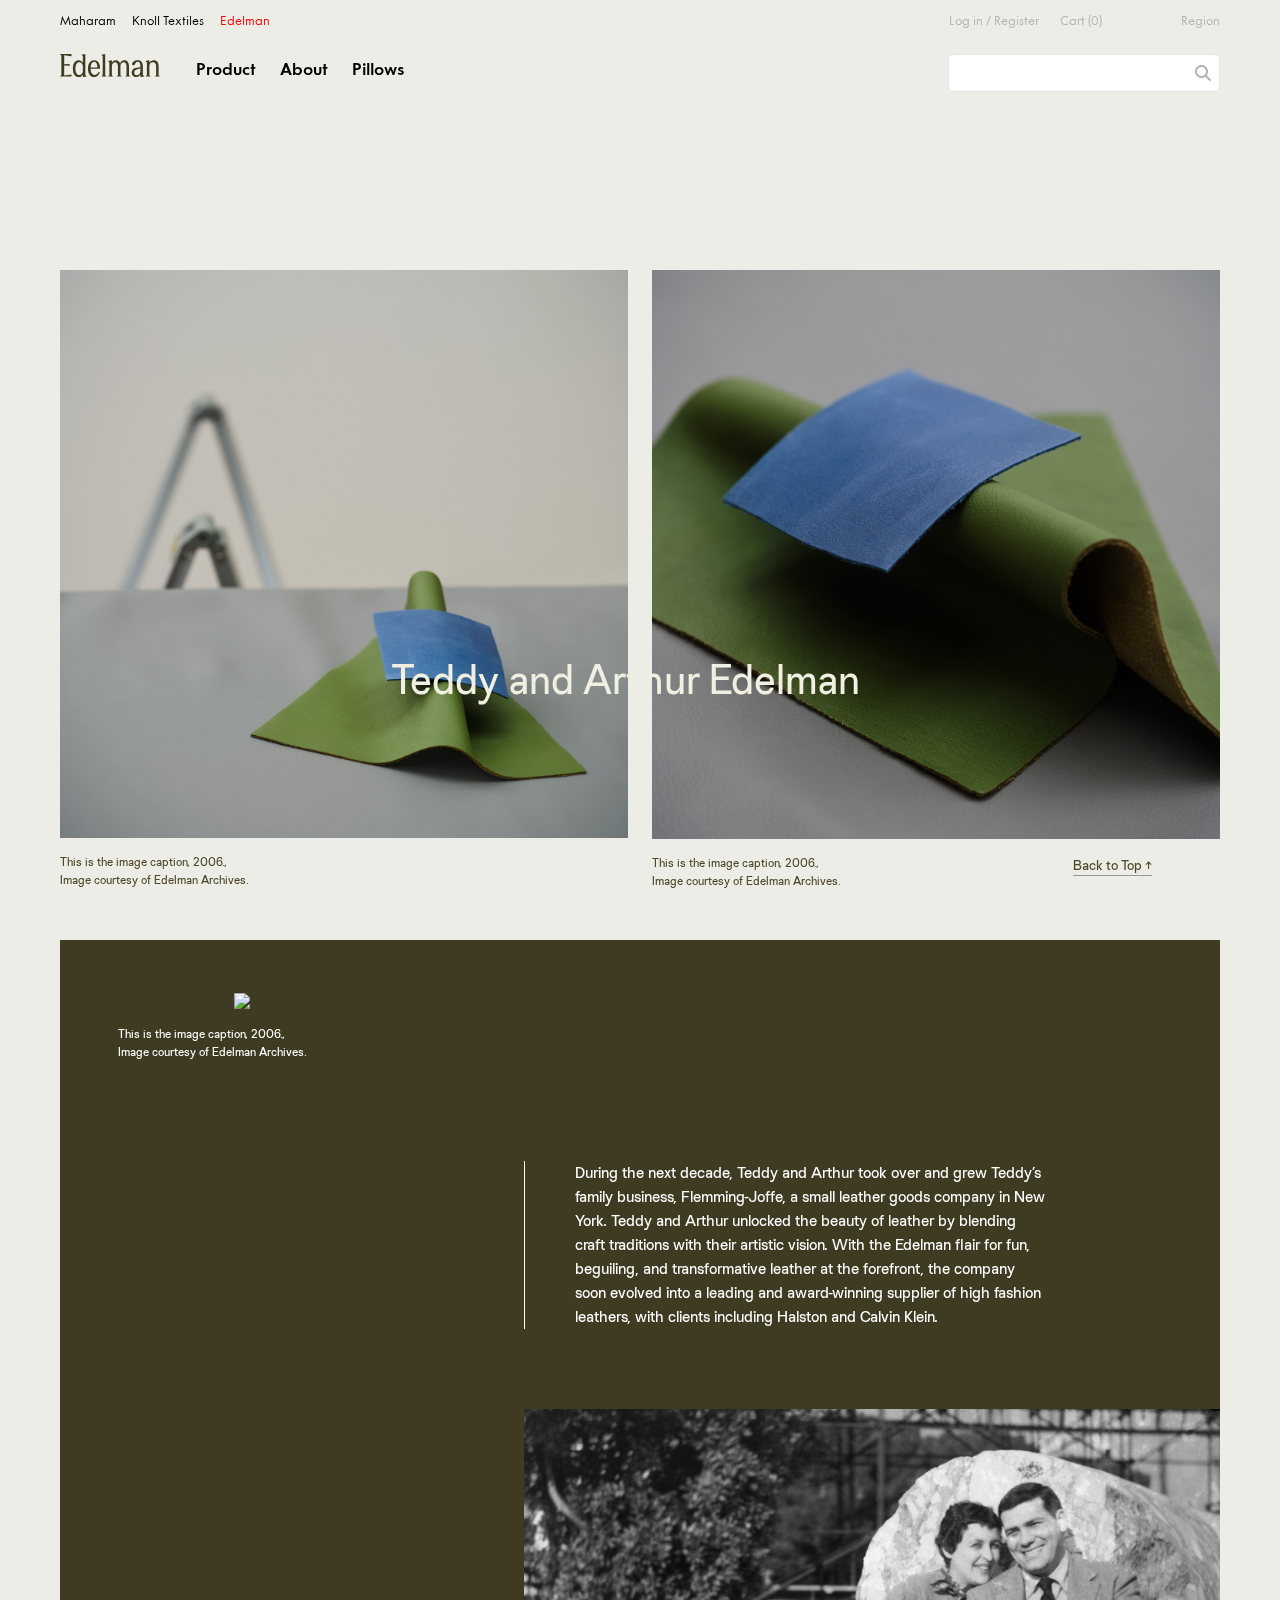
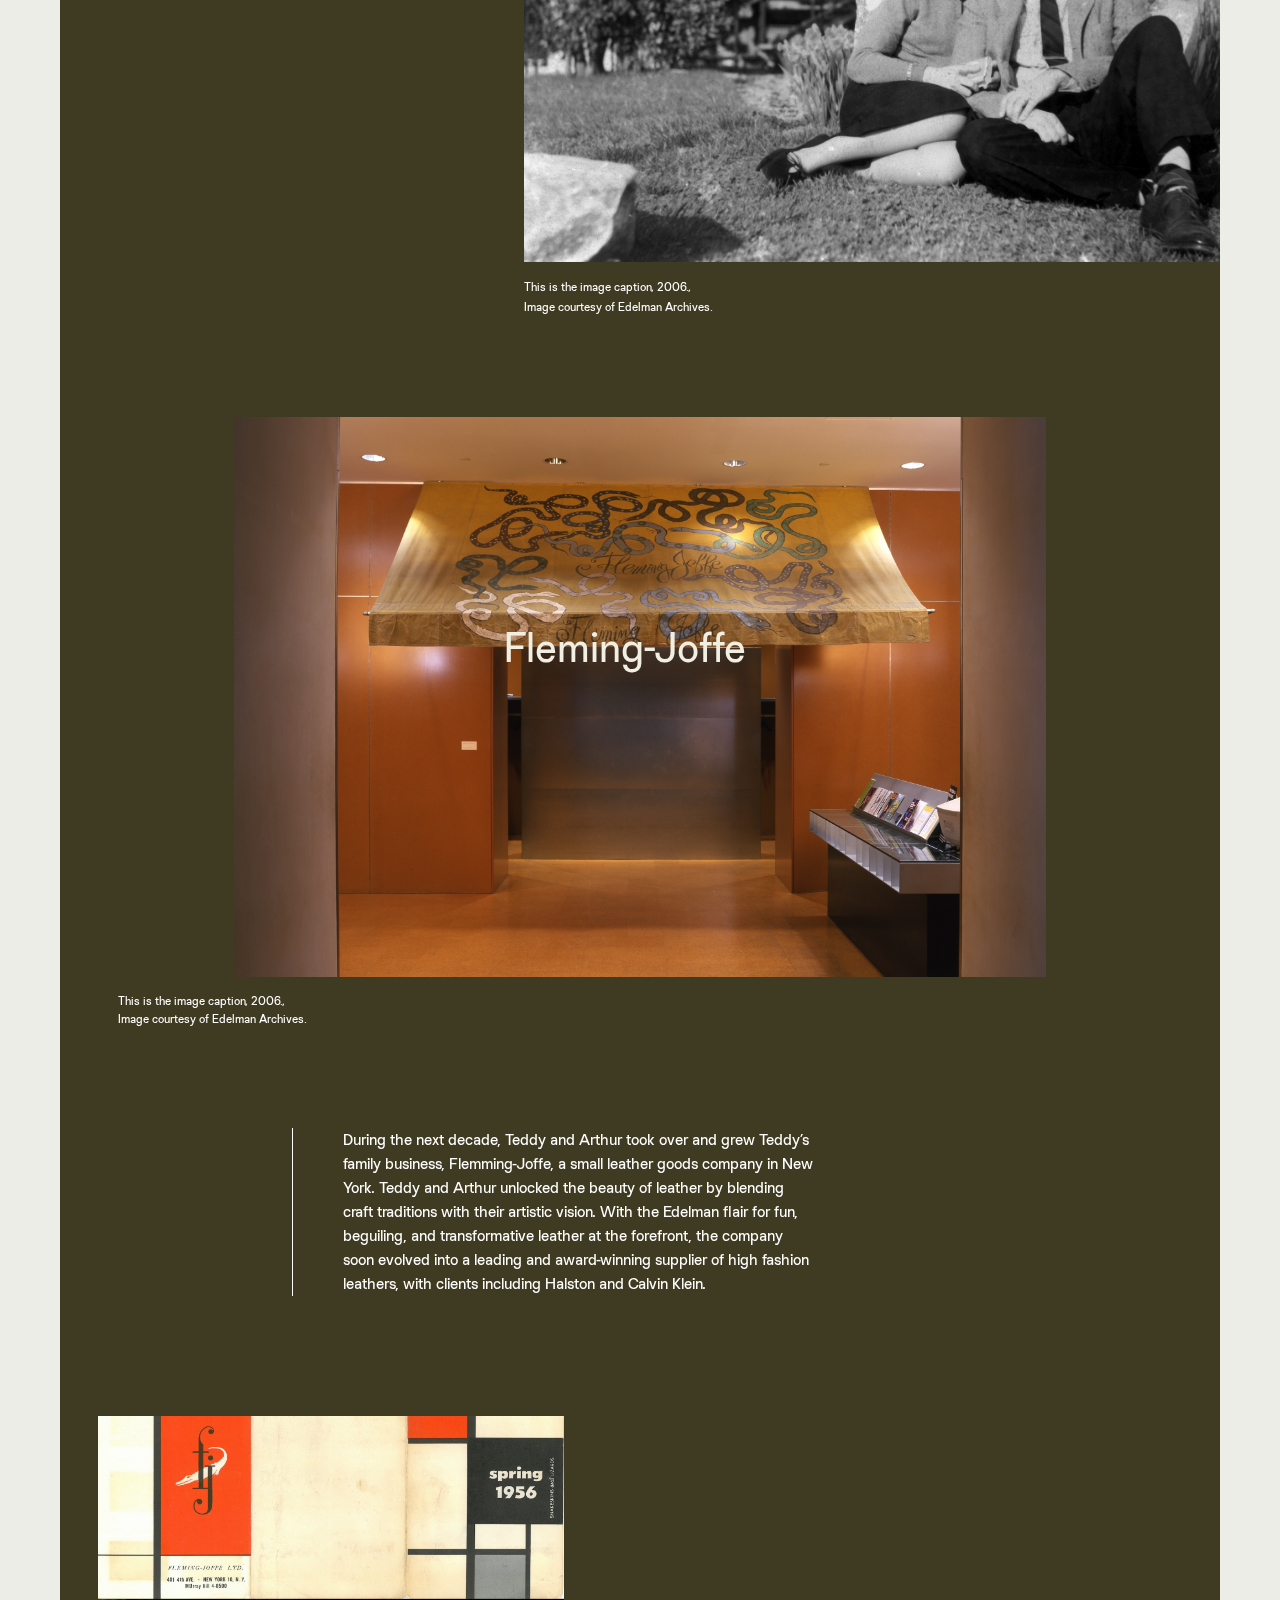
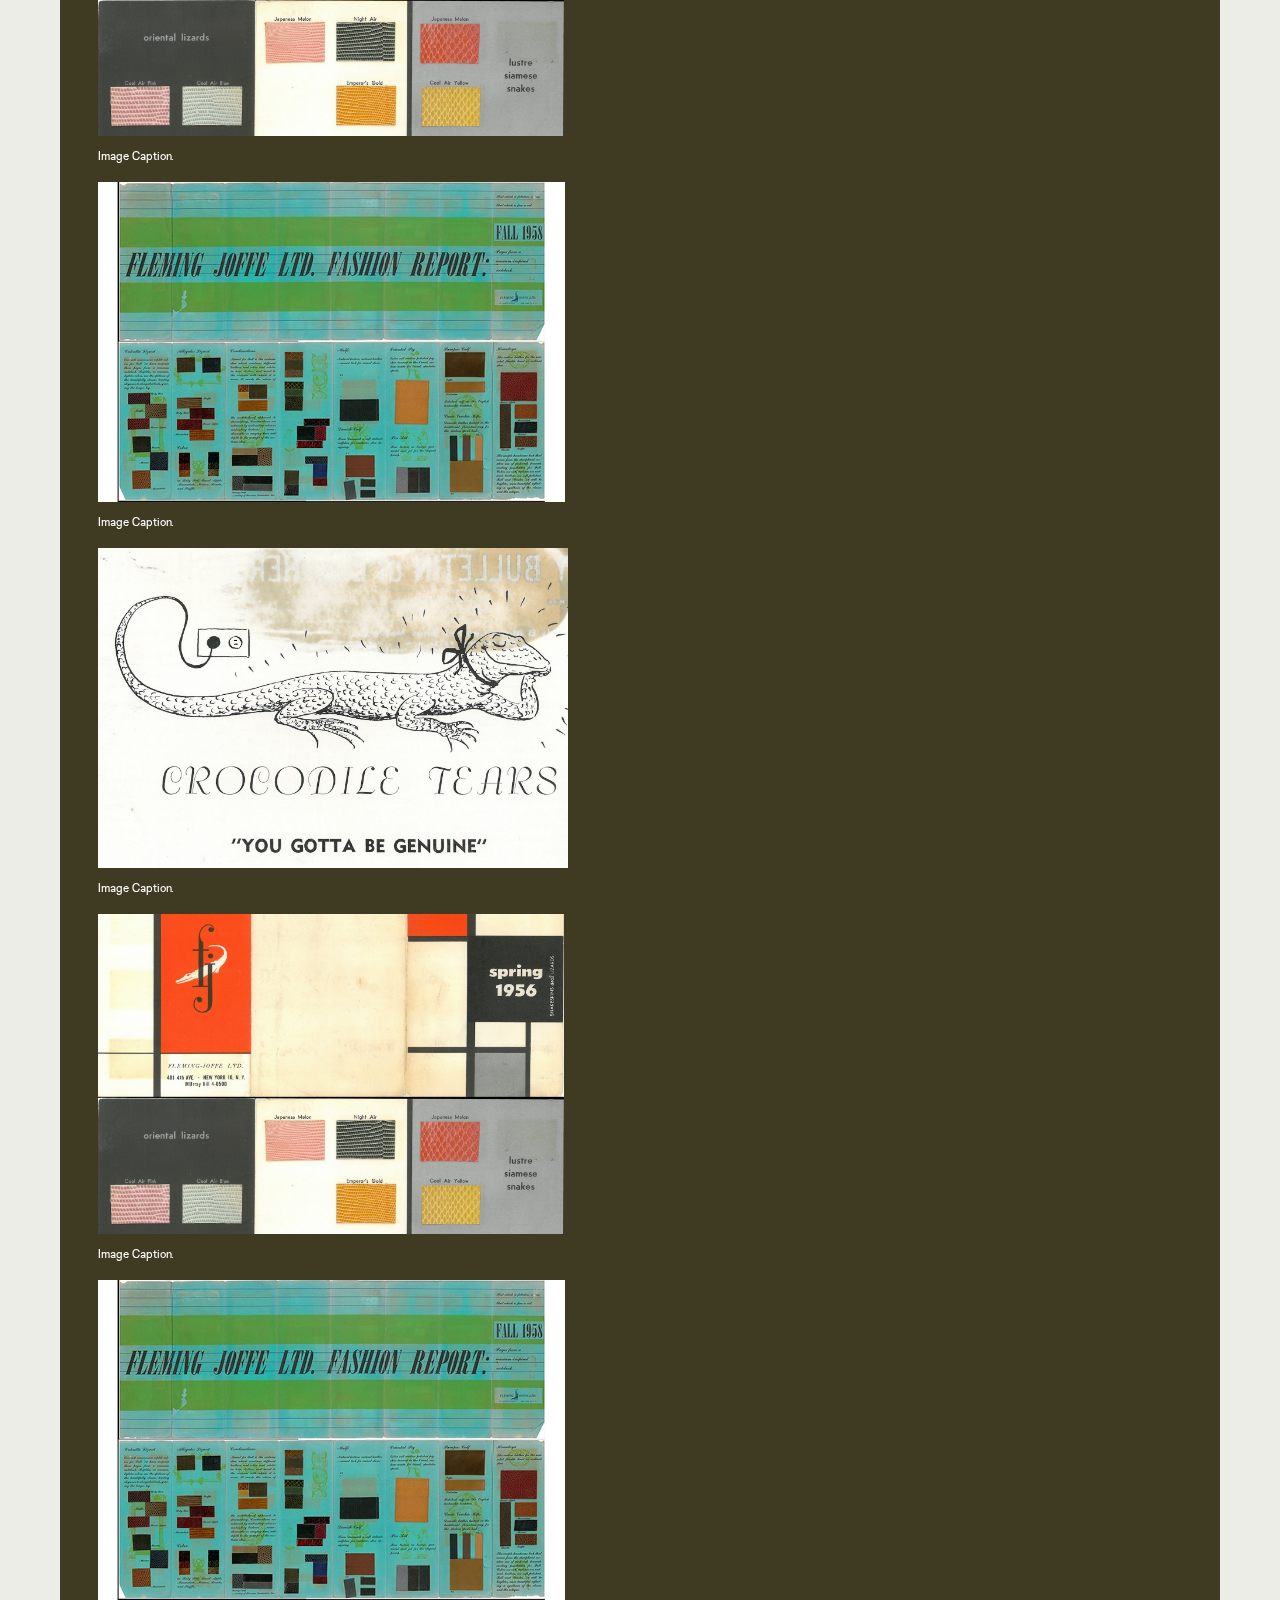
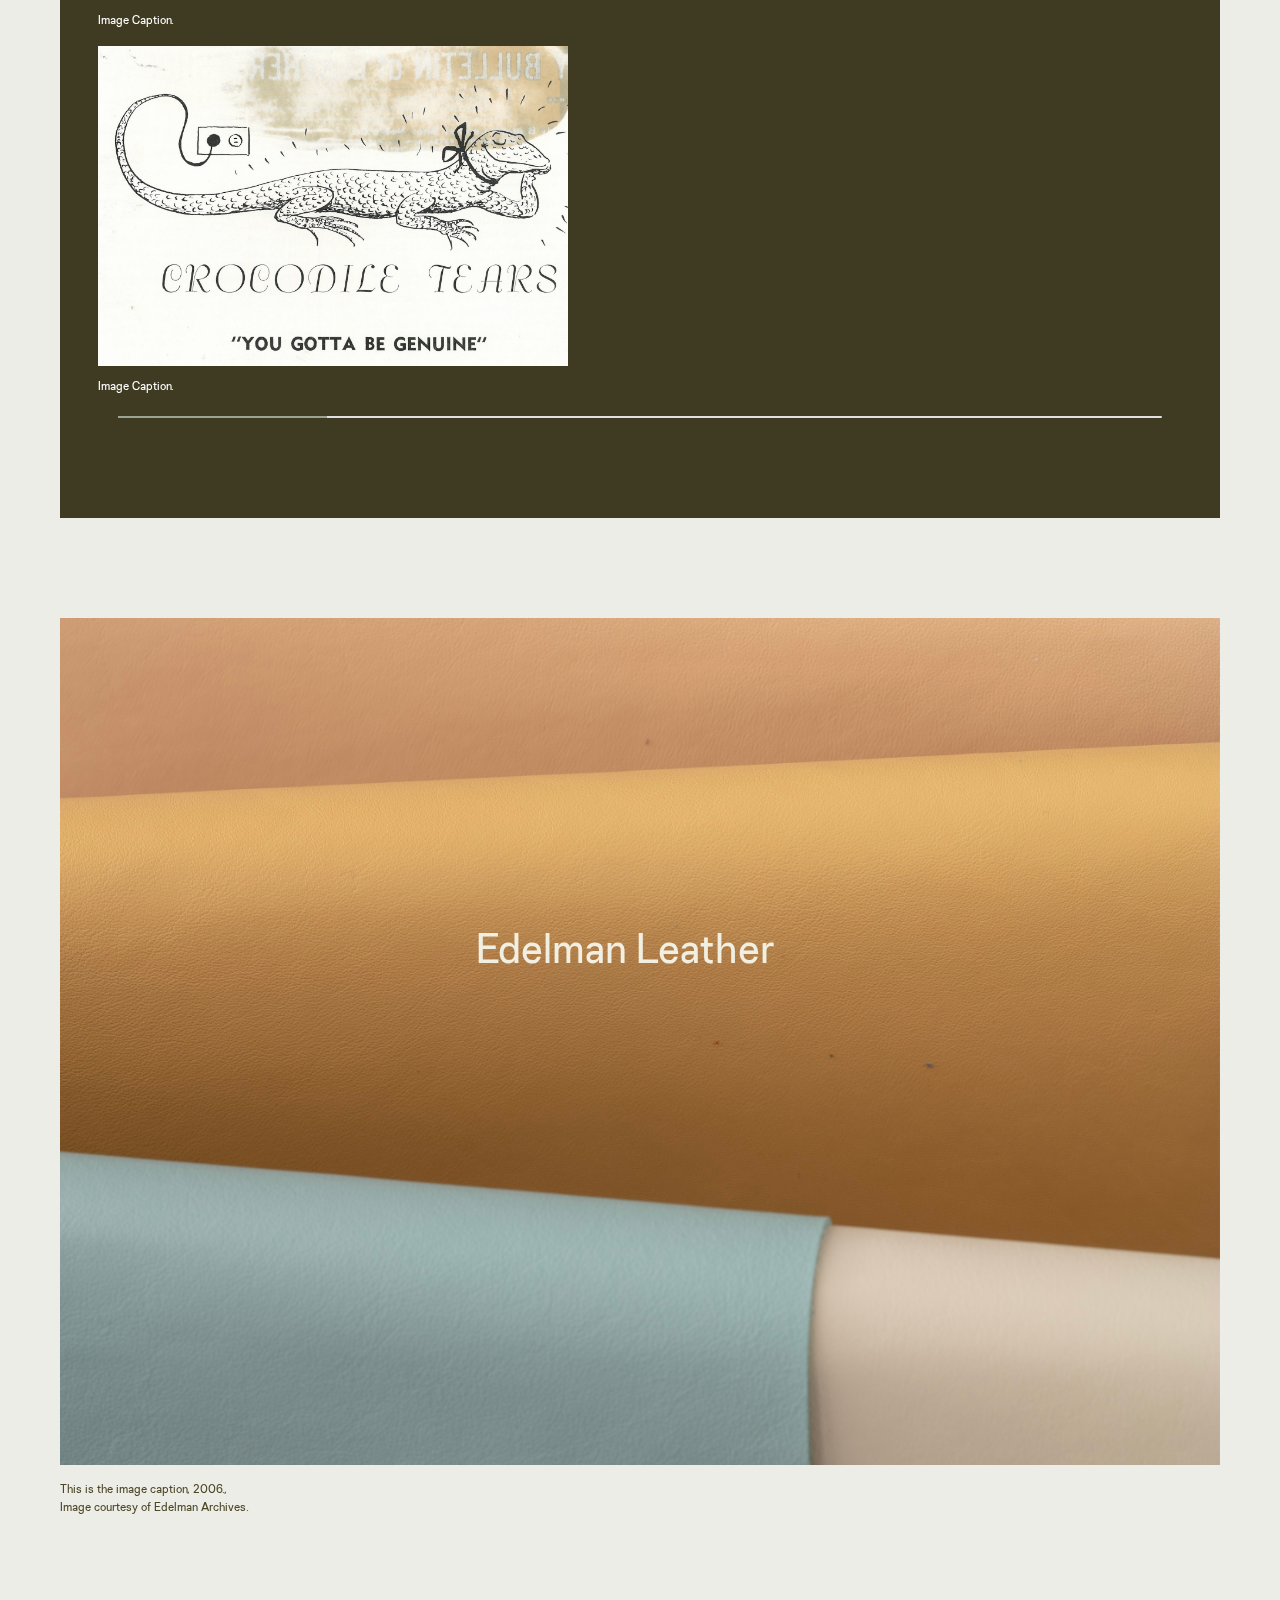
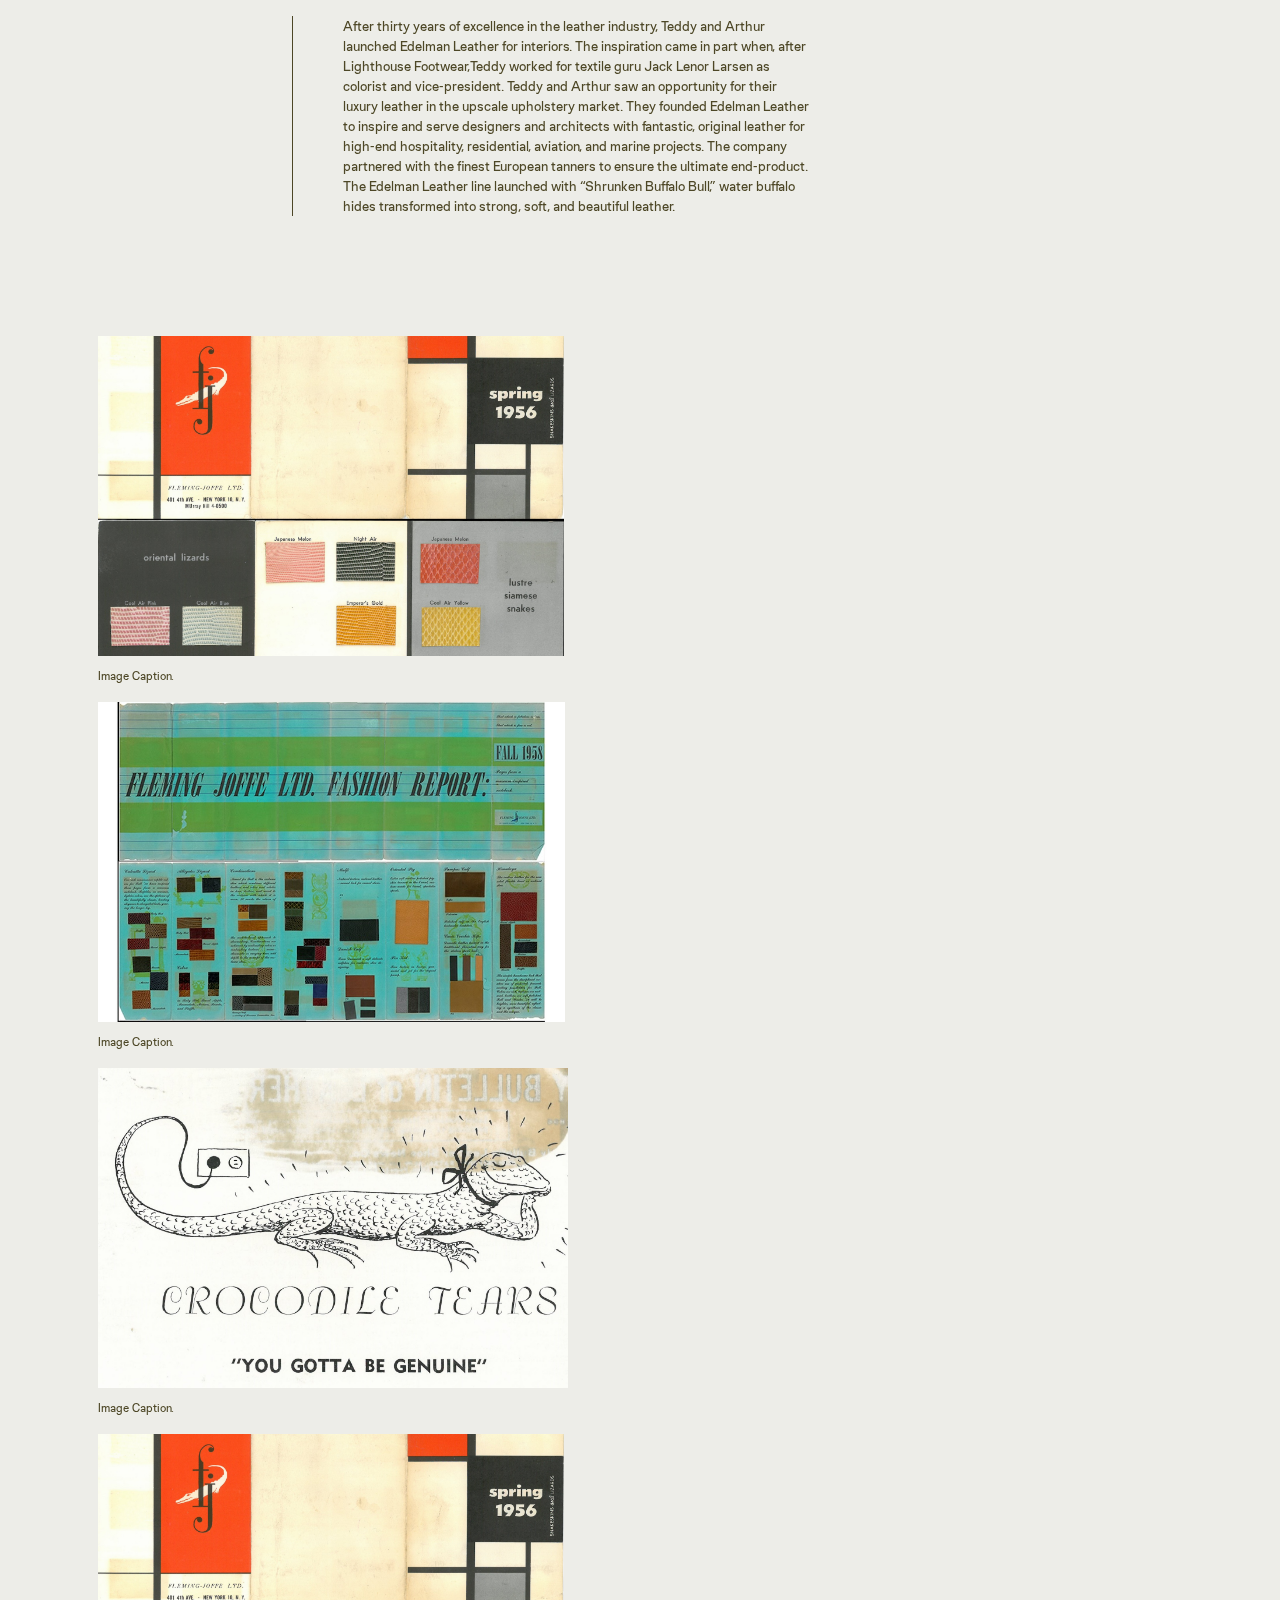
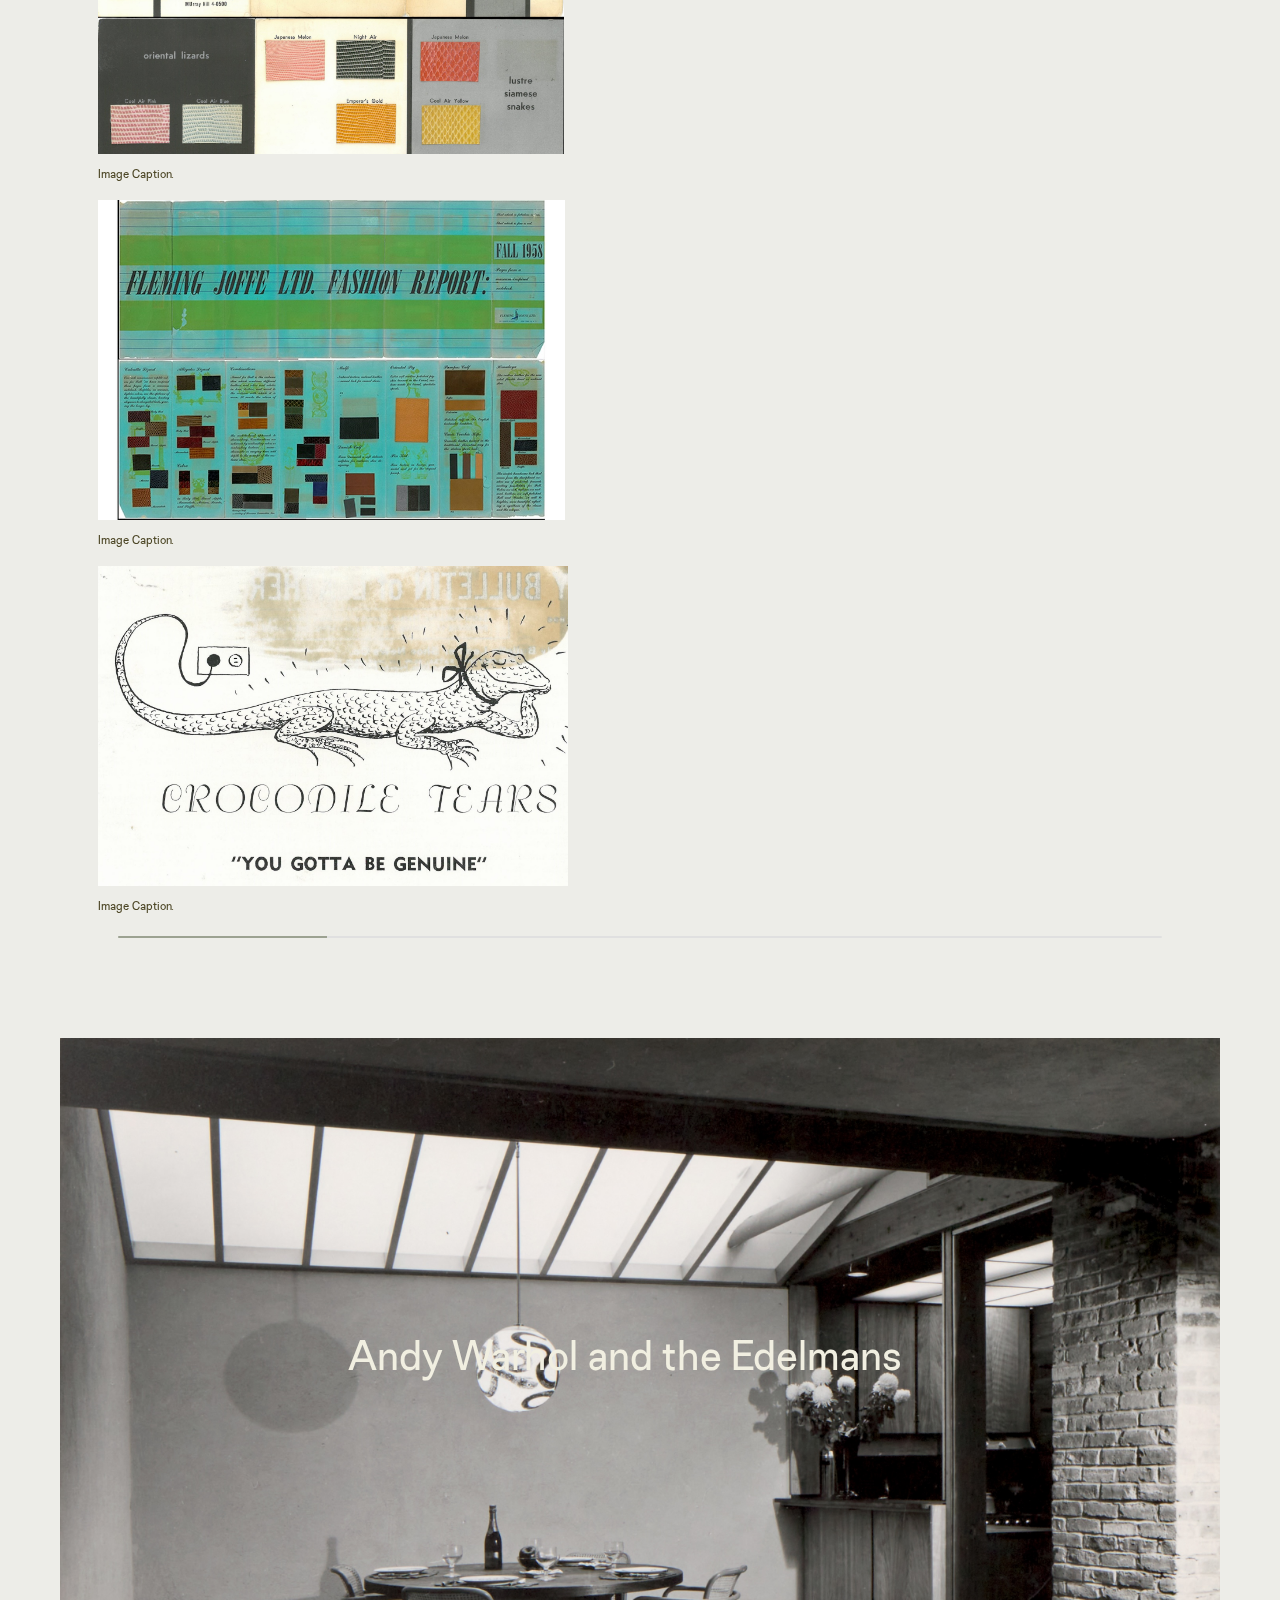
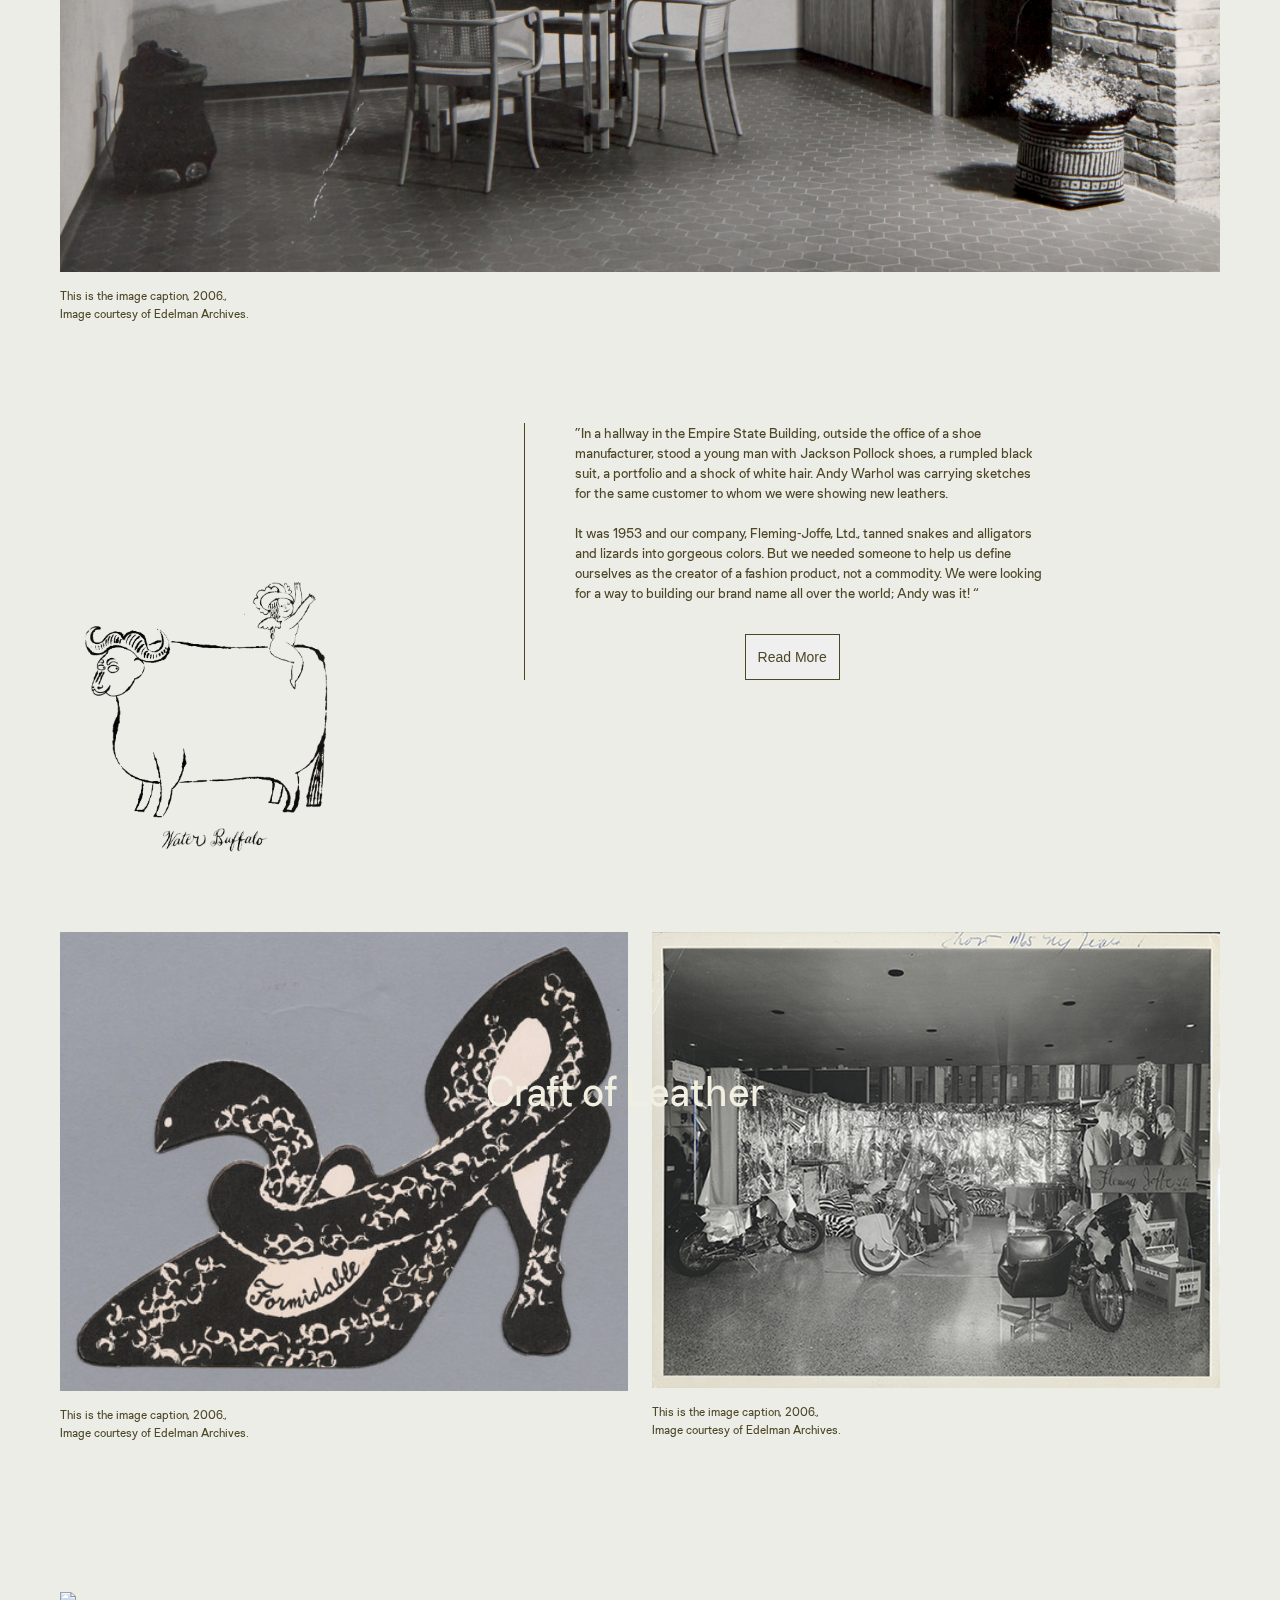
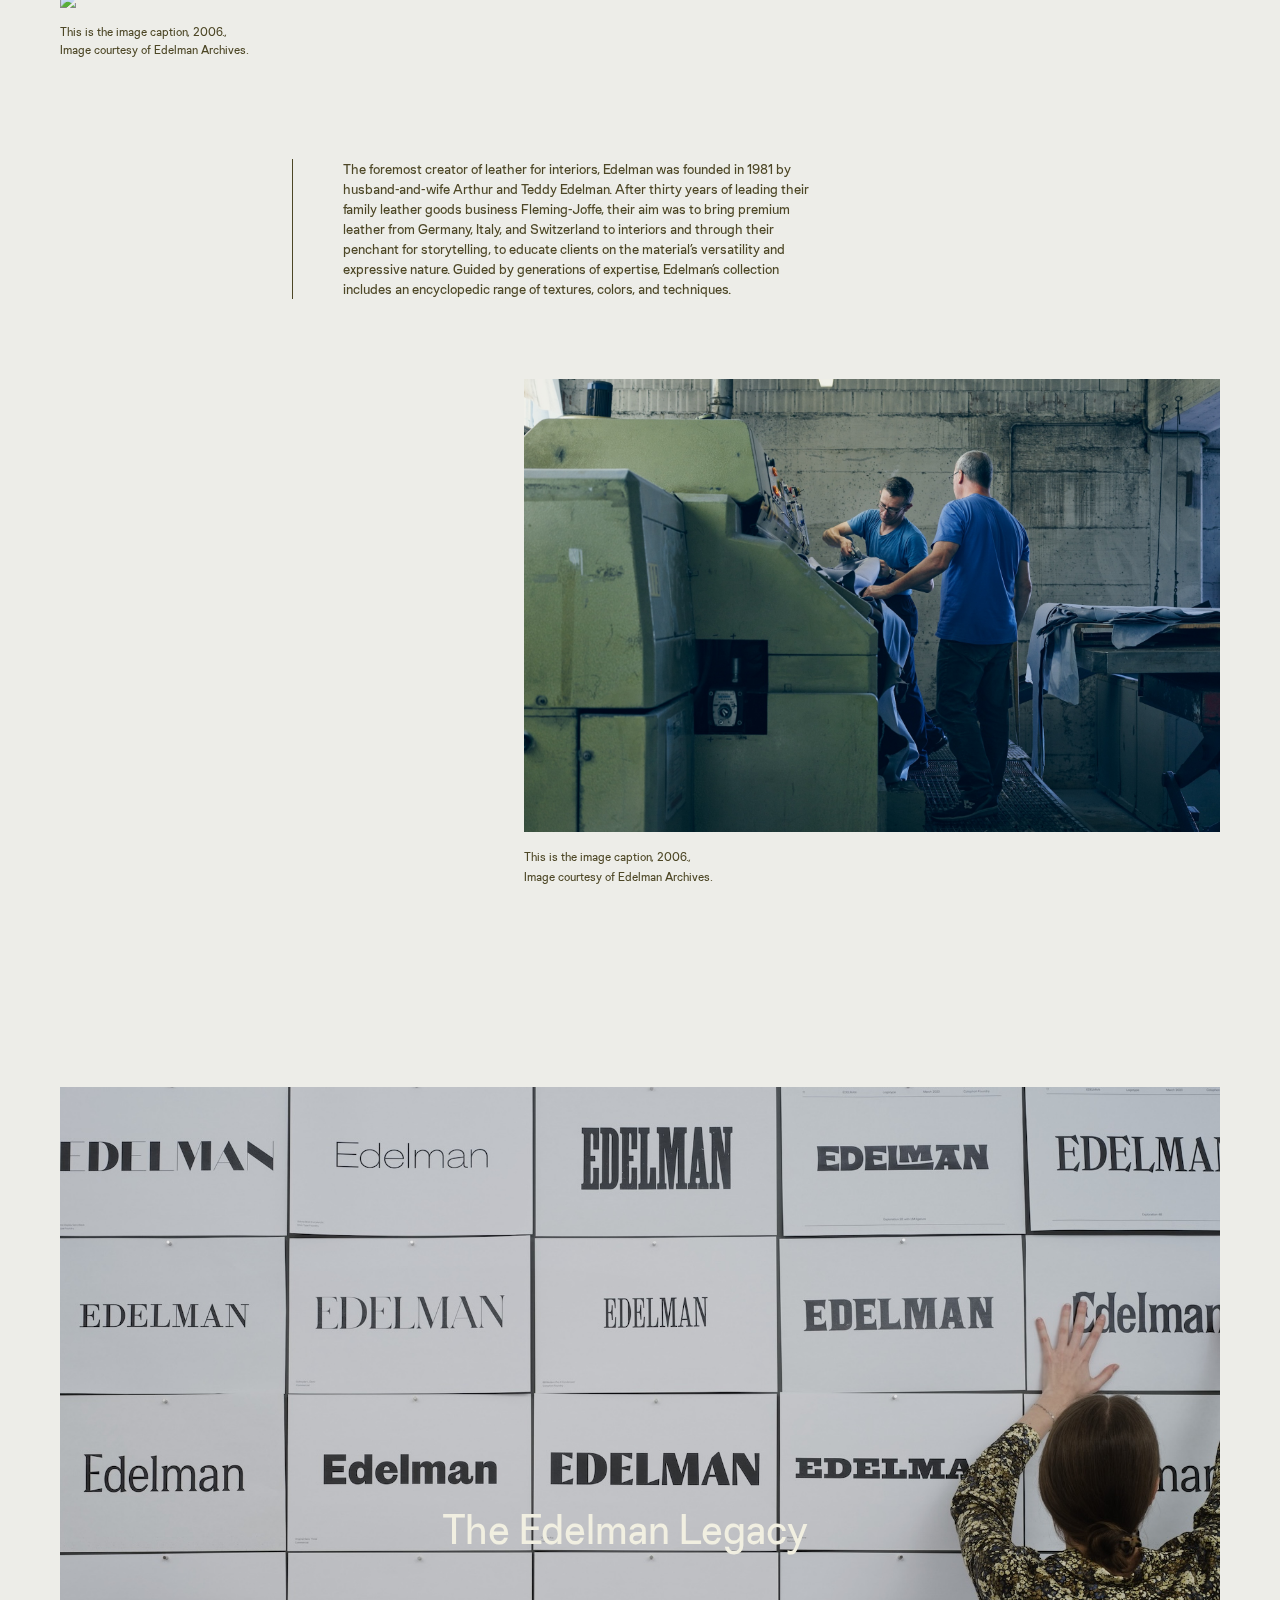
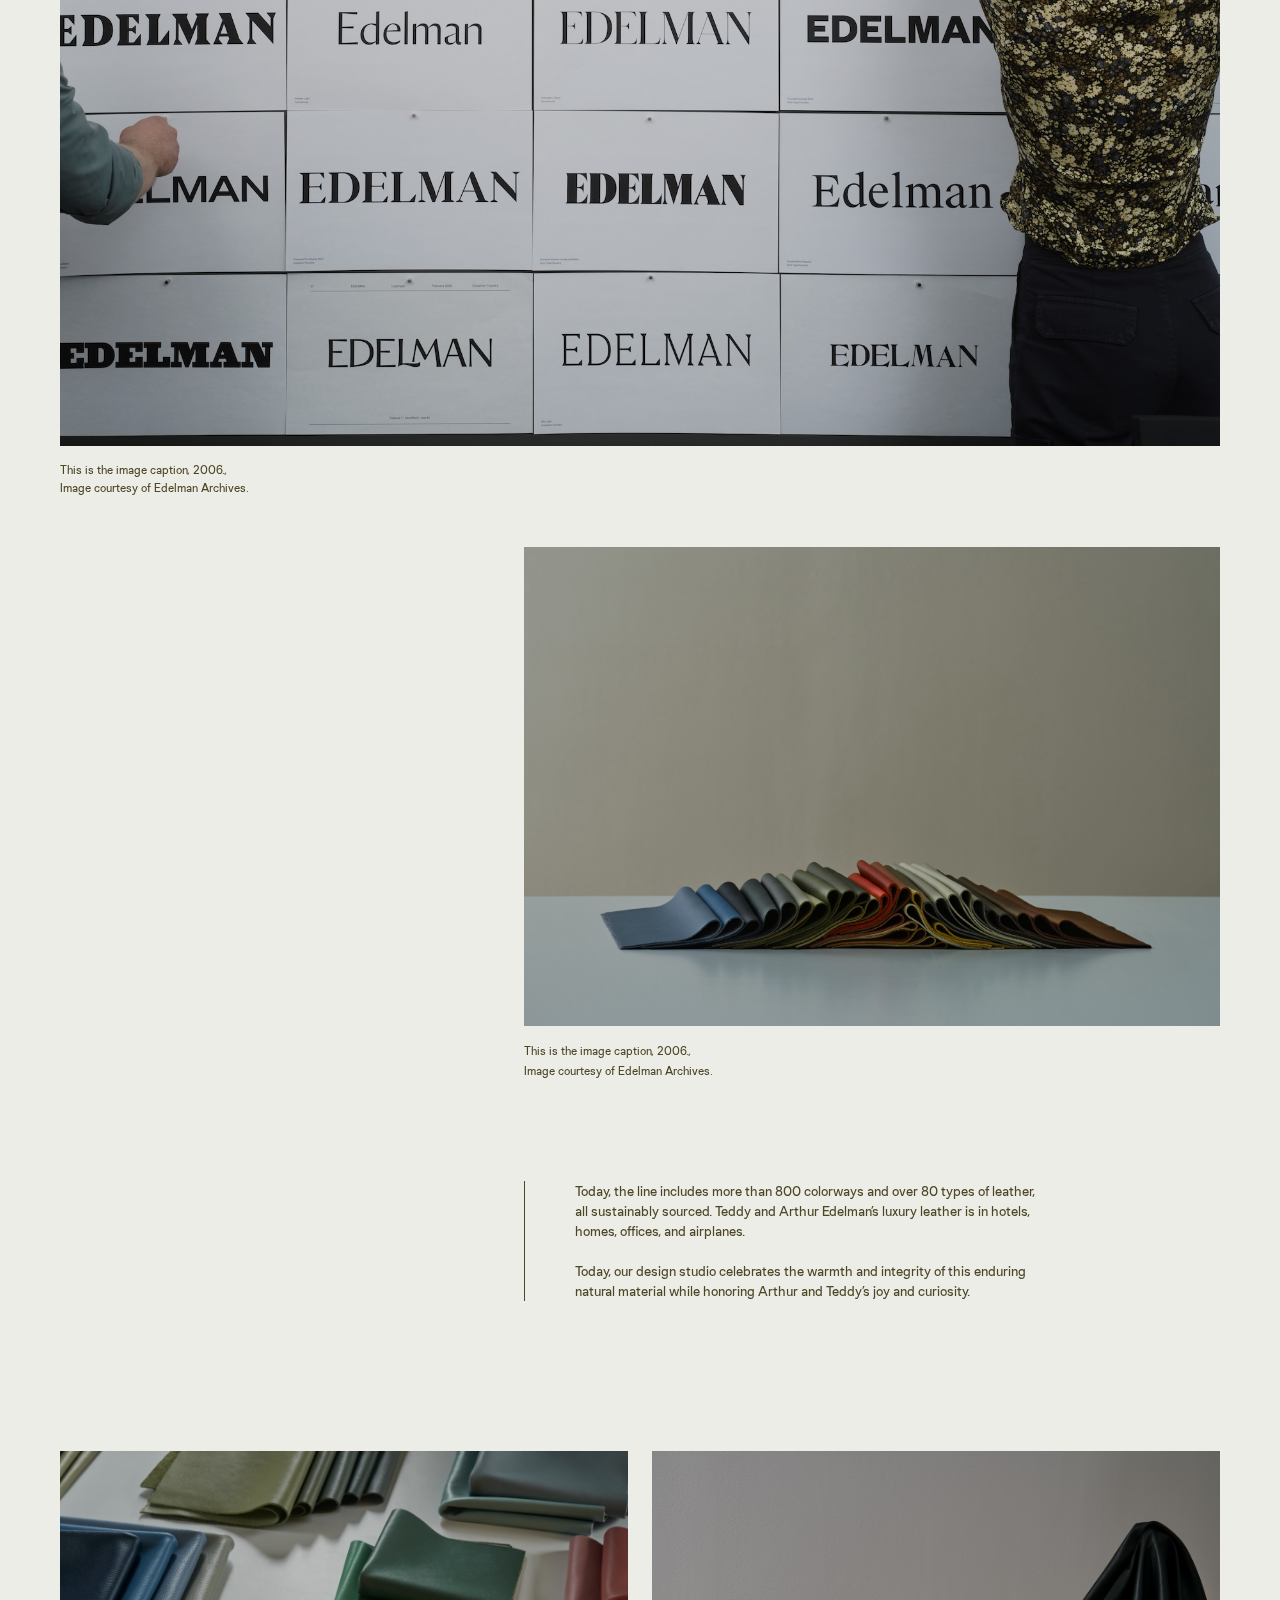
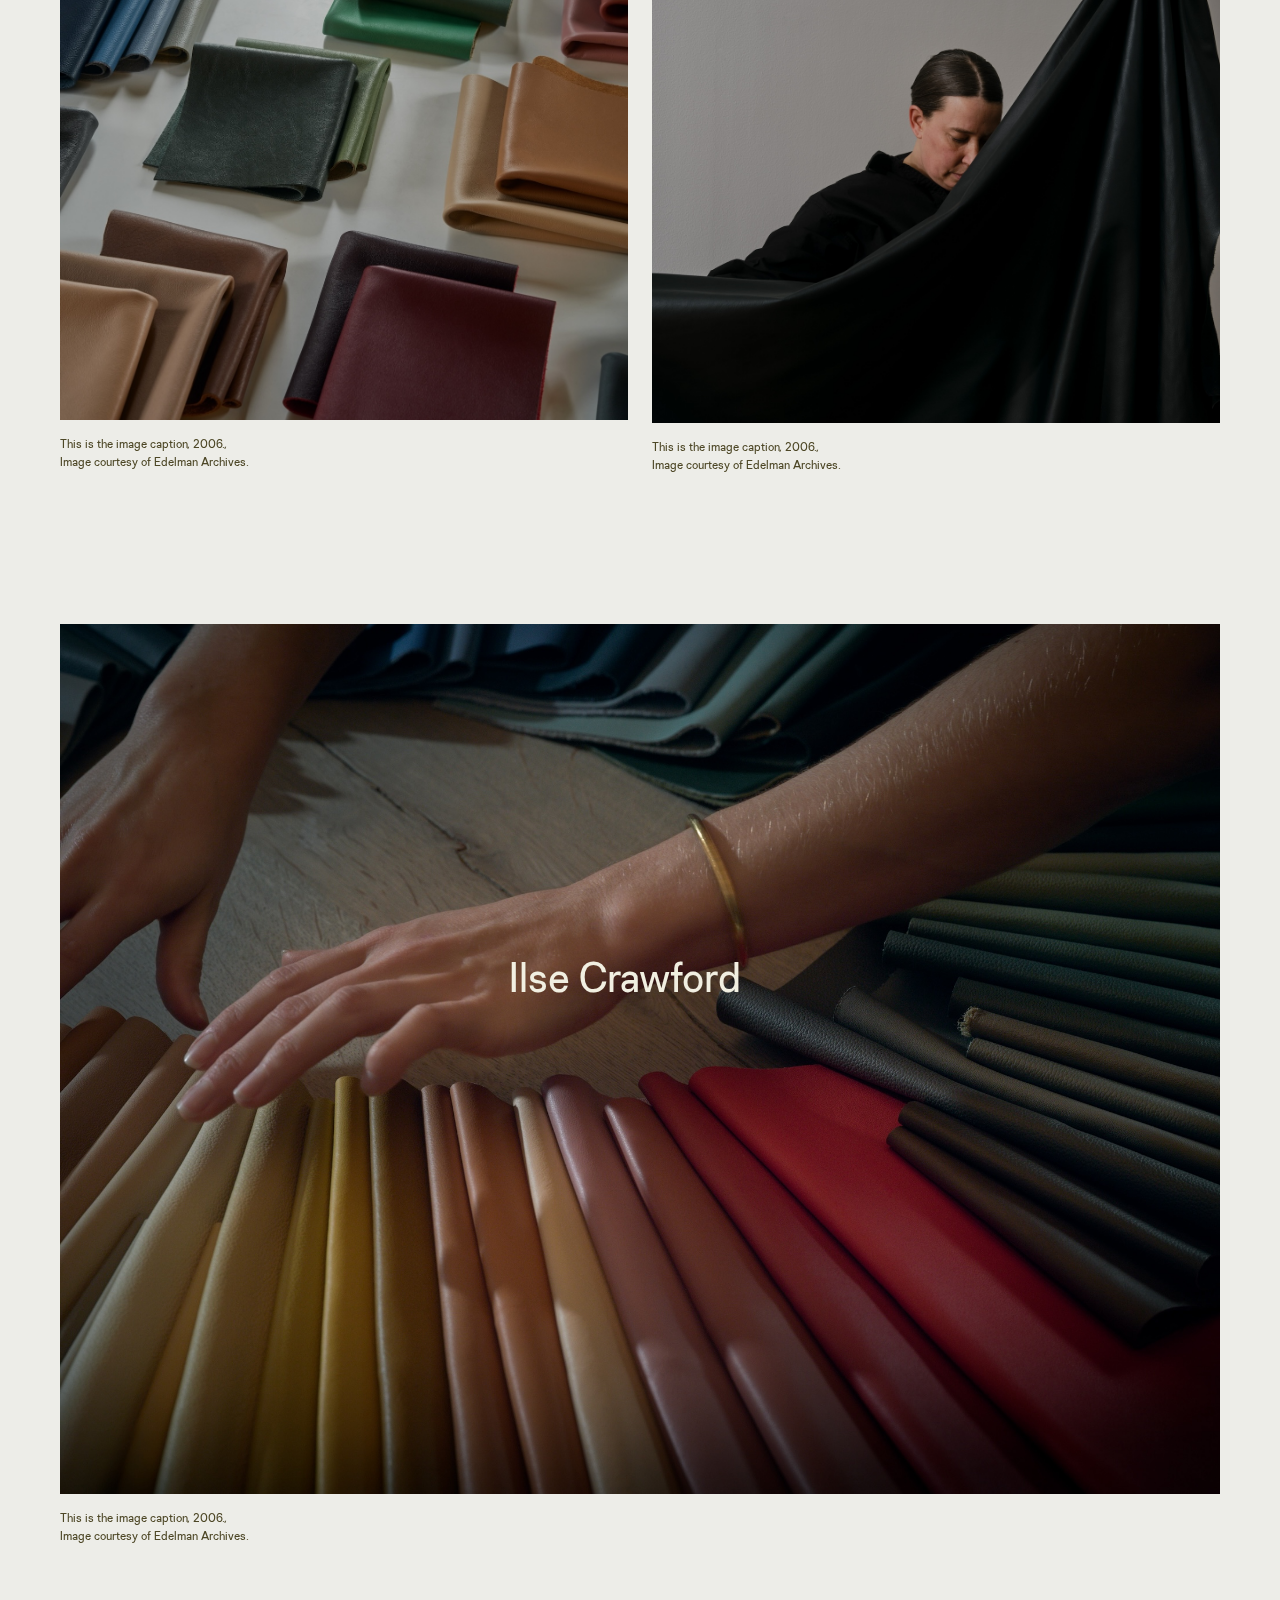
==== index.html @ 3c934775 "Add files via upload" ====
<!DOCTYPE html>
<html lang="en">
    <head>
        <title>
            Maharam | Knoll Textiles | Overview
        </title>
        <meta charset="utf-8">
        <meta name="copyright" content="Copyright 2024, Maharam">
        <meta name="description" content="Maharam offers a comprehensive collection of textiles for commercial and residential interiors.">
        <meta name="keywords" content="Maharam, Textiles, Fabrics, Wallcoverings, Privacy Curtains, Window Coverings, Drapery, Draperies, Digital Projects, Maharam Digital Projects, Panel, Wall Systems, Upholstery, Commercial, Contract, Residential, Interiors, Healthcare, Hospitality, Corporate, Collaboration, Twentieth Century, Agenda">
        <meta name="viewport" content="width=device-width, initial-scale=1, shrink-to-fit=no">
        <meta name="robots" content="follow,index">
        <meta name="revisit-after" content="3 days">
        <meta name="msapplication-config" content="none">
        <link rel="shortcut icon" type="image/x-icon" href="/assets/favicon-6a3e928cd4460befccee9ceed4ba3184356902b03182fe7743f42ec56b9c158a.ico">
        <link rel="apple-touch-icon" href="/apple-touch-icon.png">
        <link rel="icon" sizes="192x192" href="/touch-icon-192x192.png">
        <script src="js/maharam.js"></script>
        <link rel="stylesheet" media="all" href="css/fonts.css">
        <link rel="stylesheet" media="all" href="css/styles.css">
        <link rel="stylesheet" media="all" href="css/overview.css">
        <link rel="stylesheet" type="text/css" href="//cdn.jsdelivr.net/npm/slick-carousel@1.8.1/slick/slick.css"/>
        <link rel="stylesheet" type="text/css" href="//cdn.jsdelivr.net/npm/slick-carousel@1.8.1/slick/slick-theme.css"/>
        <meta name="csrf-param" content="authenticity_token">
        <meta name="csrf-token" content="jo8u+eXQ9c0/d7eEo5SN5uYldLFi0tyFAYqbIpPMoeiuGGX6CFRGC9j7pkqv9YtjHzwaNDSK9BIUT9v3T2wJYA==">
        <script>

        $( window ).on( "load", function() {
        	
        // Scrollto Navigation //
        $('a.scroll-to-link').click (
        function (e) {
                        /*$('a.scroll-to-link').removeClass('active');
                        $(this).addClass('active');*/
        	var targetHref = $(this).attr('href');
        	$('html, body').animate({scrollTop: $(targetHref).offset().top-18}, 1000);
            e.preventDefault();
        }
        );
        } );

        </script>
    </head>
    <body id="" class="">
        <!--<div class="banner">-->
        <!--  <span class="dismiss-banner">-->
        <!--  </span>-->
        <!--</div>-->
        <header class="core-site-header">
            <div class="hidden-md-down large-nav">
                <div class="container top-nav">
                    <ul class="nav brands">
                        <li class="nav-item">
                            <a href="maharam_home.html">Maharam</a>
                        </li><!--  <li class="nav-item" id="cart-counter">
							<a href="#">Edelman</a>
						</li> -->
                        <li class="nav-item" id="cart-counter">
                            <a href="kt_home.html">Knoll Textiles</a>
                        </li>
                        <li class="nav-item" id="cart-counter">
                            <a class="active" href="kt_home.html">Edelman</a>
                        </li>
                    </ul>
                    <ul class="nav">
                        <li class="nav-item">
                            <span class="account-container"><a class="nav-link" href="/login">Log in / Register</a></span>
                        </li>
                        <li class="nav-item" id="cart-counter">
                            <span class="account-container"><a class="nav-link" href="/store/cart">Cart (0)</a></span>
                        </li>
                        <div class="region-container">
                            <div class="region-menu-bar">
                                Region
                            </div>
                            <div class="region-selector-container">
                                <form class="region-selector-form" action="/region_preference" accept-charset="UTF-8" method="post">
                                    <input name="utf8" type="hidden" value="✓"><input type="hidden" name="authenticity_token" value="iMvno5I7hvWDETuEmWyFRIwUeNh0zyA9zaiGNiYBnDCoXKygf781M2SdKkqVDYPBdQ0WXSKXCKrYbcbj+qE0uA==">
                                    <div>
                                        <input type="radio" name="region_preference" id="region_preference_48052" value="48052" onchange="this.form.submit()"> <label for="region_preference_48052">Asia-Pacific</label> <img class="checkmark" src="/assets/header/checkmark-5c51d8ca400715fef1e7caae5333e01bd1c8b386c004e278f649e357af771491.svg">
                                    </div>
                                    <div>
                                        <input type="radio" name="region_preference" id="region_preference_49048" value="49048" onchange="this.form.submit()"> <label for="region_preference_49048">Canada</label> <img class="checkmark" src="/assets/header/checkmark-5c51d8ca400715fef1e7caae5333e01bd1c8b386c004e278f649e357af771491.svg">
                                    </div>
                                    <div>
                                        <input type="radio" name="region_preference" id="region_preference_48051" value="48051" onchange="this.form.submit()"> <label for="region_preference_48051">Europe</label> <img class="checkmark" src="/assets/header/checkmark-5c51d8ca400715fef1e7caae5333e01bd1c8b386c004e278f649e357af771491.svg">
                                    </div>
                                    <div>
                                        <input type="radio" name="region_preference" id="region_preference_48049" value="48049" onchange="this.form.submit()" checked="checked"> <label for="region_preference_48049">US</label> <img class="checkmark" src="/assets/header/checkmark-5c51d8ca400715fef1e7caae5333e01bd1c8b386c004e278f649e357af771491.svg">
                                    </div>
                                    <div>
                                        <input type="radio" name="region_preference" id="region_preference_48048" value="48048" onchange="this.form.submit()"> <label for="region_preference_48048">Global</label> <img class="checkmark" src="/assets/header/checkmark-5c51d8ca400715fef1e7caae5333e01bd1c8b386c004e278f649e357af771491.svg">
                                    </div>
                                </form>
                            </div>
                        </div>
                    </ul>
                </div>
                <div class="container main-nav">
                    <div class="row">
                        <div class="col-9">
                            <div class="row">
                                <div class="logo-container knoll-textiles">
                                    <a class="logo" href="kt_home.html"><img src="images/Edelman-Logo-Olive.svg"></a>
                                </div>
                                <div class="primary-nav-wrapper">
                                    <nav id="primaryNav" aria-label="Main">
                                        <ul>
                                            <li>
                                                <span><a class="" href="/products?brand_id%5B%5D=1">Product</a>  <a href="#" class='keyboard-aria' role="button" aria-label="Toggle Product Subnavigation"></a></span>
                                                <ul class="fallback" aria-expanded="false">
                                                    <li>
                                                        <a href="/products/upholstery/search?brand_id%5B%5D=1">Upholstery</a>
                                                    </li>
                                                    <li>
                                                        <a href="/products/panel/search?brand_id%5B%5D=1">Panel</a>
                                                    </li>
                                                    <li>
                                                        <a href="/products/privacy-curtain/search?brand_id%5B%5D=1">Privacy Curtain</a>
                                                    </li>
                                                    <li>
                                                        <a href="/products/window-covering/search?brand_id%5B%5D=1">Window Covering</a>
                                                    </li>
                                                    <li>
                                                        <a href="/products/wallcovering/search?brand_id%5B%5D=1">Wallcovering</a>
                                                    </li>
                                                </ul>
                                            </li>
                                            <li>
                                                <span><a class="" href="/company/overview">About</a> <a href="#" class='keyboard-aria' role="button" aria-label="Toggle Company Subnavigation"></a></span>
                                                <ul class="fallback" aria-expanded="false">
                                                    <li>
                                                        <a class="active" href="/company/overview">Overview</a>
                                                    </li>
                                                    <li>
                                                        <a class="" href="kt_collaborators.html">Collaborators</a>
                                                    </li>
                                                    <li>
                                                        <a class="" href="kt_partners.html">Partners</a>
                                                    </li>
                                                    <li>
                                                        <a class="" href="kt_environment.html">Environmental Position</a>
                                                    </li>
                                                </ul>
                                            </li>
                                            <li>
                                                <a class="" href="kt_pillows.html">Pillows</a>
                                            </li>
                                        </ul>
                                    </nav>
                                </div>
                            </div>
                        </div>
                        <div class="col-3">
                            <div class="search-global">
                                <form accept-charset="UTF-8" action="/search" autocomplete="off" method="get">
                                    <input type="text" name="query" id="query" class="auto-search-large" data-href="/global"> <input type="submit" value="&gt;" data-disable-with="&gt;">
                                    <div class="autocomplete-arrow" style="display: none;"></div>
                                    <ul class="autocomplete-options-large" data-arrow="true" style="display: none;"></ul>
                                </form>
                            </div>
                        </div>
                    </div>
                </div>
            </div>
            <div class="hidden-lg-up small-nav">
                <div class="container main-nav">
                    <nav class="navbar navbar-toggleable-md navbar-light">
                        <a href="/">
                        <div class="logo-container maharam">
                            <img class="logo" src="/assets/header/maharam_logo-e64ec9145ec67f6b7263bc650f56140575fc7bfa629b5876ff049e1d47f8e5f0.svg">
                        </div></a>
                        <div class="navbar-toggler-right">
                            <div class="navbar-image-container">
                                <button aria-controls="navbar-search" aria-expanded="false" aria-label="Toggle navigation" class="navbar-toggler navbar-toggler-search collapsed" data-target="#navbar-search" data-toggle="collapse" type="button"><img src="/assets/header/search-ee6158de031b31ac124ff1e7e24a7a581c3cb7c8c28cf3f3f423a2fc713a746c.svg"></button>
                            </div>
                            <div class="navbar-image-container">
                                <button aria-controls="navbar-menu" aria-expanded="false" aria-label="Toggle navigation" class="navbar-toggler navbar-toggler-menu collapsed" data-target="#navbar-menu" data-toggle="collapse" type="button"><img src="/assets/header/menu-dddb696031eba45a7ad84e64a32c5e1c015d9e66fce133ea8dbbab77bf436cf3.svg"></button>
                            </div>
                        </div>
                        <div class="collapse navbar-collapse" id="navbar-search">
                            <form accept-charset="UTF-8" action="/search" autocomplete="off" method="get">
                                <input type="submit" value="&gt;" data-disable-with="&gt;"> <input type="text" name="query" id="query" class="auto-search-small" data-href="/global" placeholder="Search">
                            </form>
                            <ul class="autocomplete-options-small" data-arrow="true" style="display: none;"></ul>
                        </div>
                        <div class="collapse navbar-collapse" id="navbar-menu">
                            <ul class="navbar-nav mr-auto">
                                <li class="nav-item">
                                    <div class="nav-link sub-nav-toggler collapsed" data-target="#navbar-product-submenu" data-toggle="collapse">
                                        Product <img>
                                    </div>
                                </li>
                                <li class="sub-nav-items sub-nav-items-mobile collapse navbar-collapse" id="navbar-product-submenu">
                                    <ul>
                                        <li class="nav-item">
                                            <a class="nav-link" href="/products">All Products</a>
                                        </li>
                                        <li class="nav-item">
                                            <a class="nav-link" href="/products/upholstery/search">Upholstery</a>
                                        </li>
                                        <li class="nav-item">
                                            <a class="nav-link" href="/products/wallcovering/search">Wallcovering</a>
                                        </li>
                                        <li class="nav-item">
                                            <a class="nav-link" href="/products/panel/search">Panel</a>
                                        </li>
                                        <li class="nav-item">
                                            <a class="nav-link" href="/products/privacy-curtain/search">Privacy Curtain</a>
                                        </li>
                                        <li class="nav-item">
                                            <a class="nav-link" href="/products/window-covering/search">Window Covering</a>
                                        </li>
                                    </ul>
                                </li>
                                <li class="nav-item">
                                    <div class="nav-link sub-nav-toggler collapsed" data-target="#navbar-company-submenu" data-toggle="collapse">
                                        Company <img>
                                    </div>
                                </li>
                                <li class="sub-nav-items sub-nav-items-mobile collapse navbar-collapse" id="navbar-company-submenu">
                                    <ul>
                                        <li class="nav-item">
                                            <a class="nav-link" href="/company/overview">Overview</a>
                                        </li>
                                        <li class="nav-item">
                                            <a class="nav-link active" href="/collaborators">Collaborators</a>
                                        </li>
                                        <li class="nav-item">
                                            <a class="nav-link" href="/company/partners">Partners</a>
                                        </li>
                                        <li class="nav-item">
                                            <a class="nav-link" href="/company/locations">Locations</a>
                                        </li>
                                        <li class="nav-item">
                                            <a class="nav-link" href="/company/environmental_position">Environmental Position</a>
                                        </li>
                                    </ul>
                                </li>
                                <li class="nav-item">
                                    <a class="nav-link" href="/shop">Shop</a>
                                </li>
                                <li class="nav-item">
                                    <div class="nav-link sub-nav-toggler collapsed" data-target="#navbar-region-submenu" data-toggle="collapse">
                                        Region <img>
                                    </div>
                                </li>
                                <li class="sub-nav-items collapse navbar-collapse" id="navbar-region-submenu">
                                    <form class="region-selector-form" action="/region_preference" accept-charset="UTF-8" method="post">
                                        <input name="utf8" type="hidden" value="✓"><input type="hidden" name="authenticity_token" value="VajXDnQ+wrtF+TSutG856sy/qnCZ4yVLGF/JQ+SIR+J1P5wNmbpxfaJ1JWC4Dj9vNabE9c+7DdwNmomWOCjvag==">
                                        <ul>
                                            <li class="nav-item">
                                                <input type="radio" name="region_preference" id="region_preference_48052" value="48052" onchange="this.form.submit()"> <label for="region_preference_48052">Asia-Pacific</label>
                                            </li>
                                            <li class="nav-item">
                                                <input type="radio" name="region_preference" id="region_preference_49048" value="49048" onchange="this.form.submit()"> <label for="region_preference_49048">Canada</label>
                                            </li>
                                            <li class="nav-item">
                                                <input type="radio" name="region_preference" id="region_preference_48051" value="48051" onchange="this.form.submit()"> <label for="region_preference_48051">Europe</label>
                                            </li>
                                            <li class="nav-item">
                                                <input type="radio" name="region_preference" id="region_preference_48049" value="48049" onchange="this.form.submit()" checked="checked"> <label for="region_preference_48049">US</label>
                                            </li>
                                            <li class="nav-item">
                                                <input type="radio" name="region_preference" id="region_preference_48048" value="48048" onchange="this.form.submit()"> <label for="region_preference_48048">Global</label>
                                            </li>
                                        </ul>
                                    </form>
                                </li>
                                <li class="nav-item nav-item--regular">
                                    <a class="nav-link" href="/login">Log in / Register</a>
                                </li>
                                <li class="nav-item nav-item--regular">
                                    <a class="nav-link" href="/store/cart">Cart (0)</a>
                                </li>
                            </ul>
                        </div>
                    </nav>
                </div>
                <div class="container" style="padding: 0">
                    <div id="page-overlay"></div>
                </div>
            </div>
        </header>
        <div class="container kt" id="page">
            
            
            
            
            
            
            
            
            
            
            <div class="company overview">

                <div id="halfandhalf">
                    <div id="left-half">
                        <img src="images/_DSF3580.jpg">
                        <p class="caption-black">This is the image caption, 2006.,<br>Image courtesy of Edelman Archives.</p>
                        </div>
                        <div id="right-half">
                        <img src="images/_DSF3575.jpg">
                        <p class="caption-black">This is the image caption, 2006.,<br>Image courtesy of Edelman Archives.</p>
                        </div>
                </div>
<!--             
                <img class="full-width-img" src="./images/edelman-about-05.jpg" style="margin-top: 50px;">
                <p class="caption-black">This is the image caption, 2006.,<br>Image courtesy of Edelman Archives.</p> -->
                
            <div id="fleming-joffe">
                
                <img class="full-width-img-olive" src="images/EDMN_Archive_ArthurTeddy_Portrait-01-olive.png">
                <p class="caption" style="margin-left: 5%;">This is the image caption, 2006.,<br>Image courtesy of Edelman Archives.</p>

                <div class="section-header-olive" id="one">
                    <h2>Teddy and Arthur Edelman</h2>
                </div>

            <div class="copy-section">
            <div class="bodycopy-right">
                <p>
                    During the next decade, Teddy and Arthur took over and grew Teddy’s family business, Flemming-Joffe, a small leather goods company in New York. Teddy and Arthur unlocked the beauty of leather by blending craft traditions with their artistic vision. With the Edelman flair for fun, beguiling, and transformative leather at the forefront, the company soon evolved into a leading and award-winning supplier of high fashion leathers, with clients including Halston and Calvin Klein.
                </p>
            </div>
            </div>

            <img class="medium-img-right" src="images/t-aold 2.JPG">
            <p class="medium-img-right-caption">This is the image caption, 2006.,<br>Image courtesy of Edelman Archives.</p>

            <img class="full-width-img-olive" src="images/1952 storefront banner.jpg">
                <p class="caption">This is the image caption, 2006.,<br>Image courtesy of Edelman Archives.</p>
            
                <div class="section-header-olive" id="two">
                    <h2>Fleming-Joffe</h2>
                </div>

                <div class="copy-section">
                <div class="bodycopy-left">
                    <p>
                        During the next decade, Teddy and Arthur took over and grew Teddy’s family business, Flemming-Joffe, a small leather goods company in New York. Teddy and Arthur unlocked the beauty of leather by blending craft traditions with their artistic vision. With the Edelman flair for fun, beguiling, and transformative leather at the forefront, the company soon evolved into a leading and award-winning supplier of high fashion leathers, with clients including Halston and Calvin Klein.
                    </p>
                </div>
                </div>

                <div class="image-scroll">
                    <div class="carousel">
                    <img src="images/1956-Fleming Joffe brochure lizard and snakeskins.jpg">
                    <p class="carousel-img-caption">Image Caption.</p>
                    </div>
                    <div>
                    <img src="images/1958-Fleming Joffe Fashion Report.jpg">
                    <p class="carousel-img-caption">Image Caption.</p>
                    </div>
                    <div>
                    <img src="images/1962-FlemingJoffe ad for genuine alligator.jpg">
                    <p class="carousel-img-caption">Image Caption.</p>
                    </div>
                    <div>
                    <img src="images/1956-Fleming Joffe brochure lizard and snakeskins.jpg">
                    <p class="carousel-img-caption">Image Caption.</p>
                    </div>
                    <div>
                    <img src="images/1958-Fleming Joffe Fashion Report.jpg">
                    <p class="carousel-img-caption">Image Caption.</p>
                    </div>
                    <div>
                    <img src="images/1962-FlemingJoffe ad for genuine alligator.jpg">
                    <p class="carousel-img-caption">Image Caption.</p>
                    
                </div>
                </div>

                <div class="progress-container">
                    <div class="progress-bar"></div>
                  </div>

            </div>

            <div id="edelman">
                <img class="full-width-img" src="images/edelman-about-08.jpg">
                <p class="caption-black">This is the image caption, 2006.,<br>Image courtesy of Edelman Archives.</p>

             <div class="section-header" id="three">
                <h2>Edelman Leather</h2>
            </div>

            <div class="bodycopy-left-black">
                <p class="black">
                    After thirty years of excellence in the leather industry, Teddy and Arthur launched Edelman Leather for interiors. The inspiration came in part when, after Lighthouse Footwear,Teddy worked for textile guru Jack Lenor Larsen as colorist and vice-president. Teddy and Arthur saw an opportunity for their luxury leather in the upscale upholstery market. They founded Edelman Leather to inspire and serve designers and architects with fantastic, original leather for high-end hospitality, residential, aviation, and marine projects. The company partnered with the finest European tanners to ensure the ultimate end-product. The Edelman Leather line launched with “Shrunken Buffalo Bull,” water buffalo hides transformed into strong, soft, and beautiful leather.
                </p>
            </div>

            <div class="image-scroll-two">
                <div class="carousel">
                <img src="images/1956-Fleming Joffe brochure lizard and snakeskins.jpg">
                <p class="carousel-img-caption black">Image Caption.</p>
                </div>
                <div>
                <img src="images/1958-Fleming Joffe Fashion Report.jpg">
                <p class="carousel-img-caption black">Image Caption.</p>
                </div>
                <div>
                <img src="images/1962-FlemingJoffe ad for genuine alligator.jpg">
                <p class="carousel-img-caption black">Image Caption.</p>
                </div>
                <div>
                <img src="images/1956-Fleming Joffe brochure lizard and snakeskins.jpg">
                <p class="carousel-img-caption black">Image Caption.</p>
                </div>
                <div>
                <img src="images/1958-Fleming Joffe Fashion Report.jpg">
                <p class="carousel-img-caption black">Image Caption.</p>
                </div>
                <div>
                <img src="images/1962-FlemingJoffe ad for genuine alligator.jpg">
                <p class="carousel-img-caption black">Image Caption.</p>
                
            </div>
            </div>

            <div class="progress-container">
                <div class="progress-bar"></div>
              </div>

            <img class="full-width-img" src="images/EDMN_Archive_space_snakelamp.jpg">
            <p class="caption-black">This is the image caption, 2006.,<br>Image courtesy of Edelman Archives.</p>
            <div class="section-header" id="four">
                <h2>Andy Warhol and the Edelmans</h2>
            </div>

            <div class="copy-section">
                <div class="bodycopy-right-black">
                    <p class="black">
                        ”In a hallway in the Empire State Building, outside the office of a shoe manufacturer, stood a young man with Jackson Pollock shoes, a rumpled black suit, a portfolio and a shock of white hair. Andy Warhol was carrying sketches for the same customer to whom we were showing new leathers.
                        <br><br>
                        It was 1953 and our company, Fleming-Joffe, Ltd., tanned snakes and alligators and lizards into gorgeous colors. But we needed someone to help us define ourselves as the creator of a fashion product, not a commodity. We were looking for a way to building our brand name all over the world; Andy was it! “
                    </p>

                <button id="readmore">Read More</button>
                </div>
                </div>
                <img id="andy-illustration" src="images/water-buffalo.jpg">
                <div id="halfandhalf">
                    <div id="left-half">
                    <img src="images/preview-3.jpg">
                    <p class="caption-black">This is the image caption, 2006.,<br>Image courtesy of Edelman Archives.</p>
                    </div>
                    <div id="right-half">
                    <img src="images/Fleming-Joffe Exhibit, Andy Warhol Museum, Pittsburg, Pennsylvania.jpg">
                    <p class="caption-black">This is the image caption, 2006.,<br>Image courtesy of Edelman Archives.</p>
                    </div>
                </div>

                <img class="full-width-img" src="images/CF063939.jpg">
                <p class="caption-black">This is the image caption, 2006.,<br>Image courtesy of Edelman Archives.</p>
                <div class="section-header" id="four">
                    <h2>Craft of Leather</h2>
                </div>

                <div class="copy-section">
                    <div class="bodycopy-left-black">
                        <p>
                            The foremost creator of leather for interiors, Edelman was founded in 1981 by husband-and-wife Arthur and Teddy Edelman. After thirty years of leading their family leather goods business Fleming-Joffe, their aim was to bring premium leather from Germany, Italy, and Switzerland to interiors and through their penchant for storytelling, to educate clients on the material’s versatility and expressive nature. Guided by generations of expertise, Edelman’s collection includes an encyclopedic range of textures, colors, and techniques.                        </p>
                    </div>
                    </div>

                    <img class="medium-img-right" src="images/Maharam_NB-FINAL-D_1759.jpg">
                    <p class="medium-img-right-caption black">This is the image caption, 2006.,<br>Image courtesy of Edelman Archives.</p>

                <img class="full-width-img" src="./images/edelman-about-04.jpg">
                <p class="caption-black">This is the image caption, 2006.,<br>Image courtesy of Edelman Archives.</p>
                <div class="section-header" id="four">
                <h2>The Edelman Legacy</h2>
                </div>

                <img class="medium-img-right" src="images/edelman-leathers-01.jpg">
                    <p class="medium-img-right-caption black">This is the image caption, 2006.,<br>Image courtesy of Edelman Archives.</p>


                    <div class="copy-section">
                        <div class="bodycopy-right-black">
                            <p>
                                Today, the line includes more than 800 colorways and over 80 types of leather, all sustainably sourced. Teddy and Arthur Edelman’s luxury leather is in hotels, homes, offices, and airplanes.
                                <br><br>
                                Today, our design studio celebrates the warmth and integrity of this enduring natural material while honoring Arthur and Teddy’s joy and curiosity.</p>
                        </div>
                        </div>

                 <div id="halfandhalf">
                    <div id="left-half">
                    <img src="./images/edelman-about-01.jpg">
                    <p class="caption-black">This is the image caption, 2006.,<br>Image courtesy of Edelman Archives.</p>
                    </div>
                    <div id="right-half">
                    <img src="./images/edelman-about-02.jpg">
                    <p class="caption-black">This is the image caption, 2006.,<br>Image courtesy of Edelman Archives.</p>
                    </div>
                        </div>
    
            </div>


            <img class="full-width-img" src="images/edelman-about-03.jpg">
            <p class="caption-black">This is the image caption, 2006.,<br>Image courtesy of Edelman Archives.</p>
         </div>

         <div class="section-header" id="five">
            <h2>Ilse Crawford</h2>
        </div>

        <div class="bodycopy-left-black">
            <p class="black">
                Ilse Crawford (b. 1962, London ) is a designer, educator, creative director, and founder of Studioilse who lives and works in London. A pioneer of humanistic design, which posits that human needs should guide design for all environments, objects, and experiences, Crawford founded the Design Academy Eindhoven’s department of Man and Wellbeing in 2000 which she led for two decades. With a design approach rooted in a philosophy of wellbeing, sustainability, and materiality, Crawford and her team have worked on projects spanning residential and commercial interiors, hotels, restaurants, community spaces, furniture, products, and brand strategy.
                <br><br>
                Drawn to Crawford’s visionary practice and unique material sensibility, Edelman’s design studio invited Crawford to develop fresh color palettes for three quintessential Edelman leathers: Helm, Oath, and Poem.  
 
            </p>
        </div>

        <div id="halfandhalf">
            <div id="left-half">
            <img src="images/edelman-about-07.jpg">
            <p class="caption-black">This is the image caption, 2006.,<br>Image courtesy of Edelman Archives.</p>
            </div>
            <div id="right-half">
            <img src="images/edelman-about-06.jpg">
            <p class="caption-black">This is the image caption, 2006.,<br>Image courtesy of Edelman Archives.</p>
            </div>
        </div>

            
            <div id="scroll-to-top">
                <p><a href="#top">Back to Top ↑</a></p>
        
        </div> 
            
        </div>

        <footer class="container footer-content social">
            <div class="footer-links">
                <ul class="social-links">
                    <li>
                        <a href="https://www.instagram.com/maharamstudio" target="_blank">Instagram</a>
                    </li>
                    <li>
                        <a href="https://www.linkedin.com/company/maharam" target="_blank">LinkedIn</a>
                    </li>
                    <li>
                        <a href="https://www.pinterest.com/maharam" target="_blank">Pinterest</a>
                    </li>
                </ul>
            </div>
        </footer>
        <footer class="container footer-content general">
            <div class="footer-links">
                <div class="footer-group">
                    <div class="group-header">
                        General
                    </div>
                    <div>
                        <a href="/company/educational_resources">Educational</a>
                    </div>
                    <div>
                        <a href="/company/educational_resources">Environmental</a>
                    </div>
                    <div>
                        <a href="/company/job_opportunities">Jobs</a>
                    </div>
                    <div>
                        <a href="/returnsamples">Return Samples</a>
                    </div>
                    <div>
                        <a onclick="ga('send', 'event', 'Footer Links', 'click', 'Footer-Subscribe', 1, { nonInteraction: true });" href="/newsletter/subscribe">Subscribe</a>
                    </div>
                    <div>
                        © 2024 Maharam
                    </div>
                </div>
                <div class="footer-group">
                    <div class="group-header">
                        Contact
                    </div>
                    <div>
                        <a href="mailto:customerservice@maharam.com">Customer Service</a>
                    </div>
                    <div>
                        <a href="/company/locations">Locations</a>
                    </div>
                    <div>
                        <a href="mailto:retail@maharam.com">Retail</a>
                    </div>
                    <div>
                        <a href="mailto:press@maharam.com">Press</a>
                    </div>
                    <div>
                        1.800.645.3943
                    </div>
                </div>
                <div class="footer-group">
                    <div class="group-header">
                        Legal
                    </div>
                    <div>
                        <a target="_blank" href="https://www.millerknoll.com/legal/accessibility-statement">Accessibility</a>
                    </div>
                    <div>
                        <a href="/site/cookies">Cookie Notice</a>
                    </div>
                    <div>
                        <a onclick="OneTrust.ToggleInfoDisplay(); return false;" href="/site/cookies">Cookie Settings</a>
                    </div>
                    <div>
                        <a target="_blank" href="https://www.millerknoll.com/legal/privacy/privacy-notice">Privacy</a>
                    </div>
                    <div>
                        <a href="/site/terms">Terms and Conditions</a>
                    </div>
                </div>
            </div>
        </footer>
        <footer class="container footer-content coda">
            <div class="footer-company">
                Part of the MillerKnoll collective
            </div>
        </footer>
        <div id="overlay">
            <div id="overlay-content">
                <a class="close-overlay" href="#">x</a>
                <div id="fragment-content"></div>
            </div>
        </div>
        <div id="overlay-without-css">
            <div id="overlay-content">
                <div id="fragment-content"></div>
            </div>
        </div>

<script type="text/javascript" src="//code.jquery.com/jquery-1.11.0.min.js"></script>
<script type="text/javascript" src="//code.jquery.com/jquery-migrate-1.2.1.min.js"></script>
<script type="text/javascript" src="//cdn.jsdelivr.net/npm/slick-carousel@1.8.1/slick/slick.min.js"></script>
<script src='https://cdn.jsdelivr.net/npm/simple-parallax-js@5.0.2/dist/simpleParallax.min.js'></script>

<script>
document.addEventListener('DOMContentLoaded', function() {
  var images = document.querySelectorAll('.full-width-img');
  var oliveImages = document.querySelectorAll('.full-width-img-olive');
  new simpleParallax(images);
  new simpleParallax(oliveImages);
  scale: 1.1;
  delay: 1;
});
</script>

        <script>

document.addEventListener('scroll', function() {
  const section = document.querySelector('.copy-section');
  const borderedDiv = document.querySelector('.bodycopy-left');
  
  // Get the section's top and bottom positions relative to the viewport
  const sectionTop = section.getBoundingClientRect().top;
  const sectionHeight = section.offsetHeight;
  
  // Calculate the scroll percentage within the section
  if (sectionTop <= window.innerHeight && sectionTop + sectionHeight >= 0) {
    const scrollProgress = Math.min(
      (window.innerHeight - sectionTop) / sectionHeight,
      1
    );

    // Set the border-left height of the borderedDiv based on scroll progress
    borderedDiv.style.borderLeftHeight = scrollProgress * 100 + '%';
  }
});

        $(document).ready(function(){

            $('.image-scroll').slick({
  centerMode: true,
  centerPadding: '20px',
  slidesToShow: 2,
  prevArrow: '<img class="slick-prev" src="./images/icons/prev.svg" style="height:20px;">',
  nextArrow: '<img class="slick-next" src="./images/icons/next.svg" style="height:20px">',

  responsive: [
    {
      breakpoint: 768,
      settings: {
        arrows: false,
        centerMode: true,
        centerPadding: '10px',
        slidesToShow: 3
      }
    },
    {
      breakpoint: 480,
      settings: {
        arrows: false,
        centerMode: true,
        centerPadding: '10px',
        slidesToShow: 1
      }
    }
  ]
});

$('.image-scroll-two').slick({
  centerMode: true,
  centerPadding: '20px',
  slidesToShow: 2,
  prevArrow: '<img class="slick-prev" src="./images/icons/prev-brown.svg" style="height:20px;">',
  nextArrow: '<img class="slick-next" src="./images/icons/next-brown.svg" style="height:20px">',

  responsive: [
    {
      breakpoint: 768,
      settings: {
        arrows: false,
        centerMode: true,
        centerPadding: '10px',
        slidesToShow: 3
      }
    },
    {
      breakpoint: 480,
      settings: {
        arrows: false,
        centerMode: true,
        centerPadding: '10px',
        slidesToShow: 1
      }
    }
  ]
});

function updateProgressBarPosition(slick, currentSlide) {
    const totalSlides = slick.slideCount;
    
    // Calculate progress bar position for each slide
    if (currentSlide === 0) {
      // Reset progress bar to the start when on the first slide
      $('.progress-bar').css('left', '0%');
    } else {
      // Calculate left position based on the current slide
      const progressPosition = (currentSlide / (totalSlides - 1)) * 80;
      $('.progress-bar').css('left', progressPosition + '%');
    }
  }

  // Initialize the progress bar on the first slide
  $('.image-scroll').on('init', function(event, slick) {
    updateProgressBarPosition(slick, 0);
  });

  // Update progress bar on each slide change
  $('.image-scroll').on('afterChange', function(event, slick, currentSlide) {
    updateProgressBarPosition(slick, currentSlide);
  });

   // Initialize the progress bar on the first slide
   $('.image-scroll-two').on('init', function(event, slick) {
    updateProgressBarPosition(slick, 0);
  });

  // Update progress bar on each slide change
  $('.image-scroll-two').on('afterChange', function(event, slick, currentSlide) {
    updateProgressBarPosition(slick, currentSlide);
  });



        });


        $('nav#primaryNav ul li ul').hide().removeClass('fallback');
        $('nav#primaryNav li').hover(
        function () {
        $('ul', this).stop().slideDown(300).attr('aria-expanded', "true");
        },
        function () {
        $('ul', this).hide().attr('aria-expanded', "false");
        }
        );
        $('.keyboard-aria').click(function() {
        const $ul = $(this).parent().parent().children('ul');
        $ul.attr("aria-expanded") === "true" ? $ul.hide().attr('aria-expanded', "false") :  $ul.show().attr('aria-expanded', "true");
        });
        </script> <!-- OneTrust Cookies Consent Notice start for maharam.com -->
         
        <script type="text/javascript" src="https://cdn.cookielaw.org/consent/508b4acb-c7a5-4ba9-83fa-a2ccbf90fb34-test/OtAutoBlock.js"></script> 
        <script src="https://cdn.cookielaw.org/scripttemplates/otSDKStub.js" data-document-language="true" type="text/javascript" charset="UTF-8" data-domain-script="508b4acb-c7a5-4ba9-83fa-a2ccbf90fb34-test"></script> 
        <script type="text/javascript">


        function OptanonWrapper() { }
        </script>
       
        <!-- OneTrust Cookies Consent Notice end for maharam.com -->
    </body>
</html>
---- css/fonts.css ----
@font-face {
	font-family: 'MaharamNeue';
	src: url('../fonts/MaharamNeue-Regular.eot');
	src: url('../fonts/MaharamNeue-Regular.eot?#iefix') format('embedded-opentype'),
		url('../fonts/MaharamNeue-Regular.woff2') format('woff2'),
		url('../fonts/MaharamNeue-Regular.woff') format('woff'),
		url('../fonts/MaharamNeue-Regular.ttf')  format('truetype'),
		url('../fonts/MaharamNeue-Regular.svg#svgFontName') format('svg');
	font-weight: 400;
    font-style: normal;
}

@font-face {
	font-family: 'MaharamNeue';
	src: url('../fonts/MaharamNeue-Italic.eot');
	src: url('../fonts/MaharamNeue-Italic.eot?#iefix') format('embedded-opentype'),
		url('../fonts/MaharamNeue-Italic.woff2') format('woff2'),
		url('../fonts/MaharamNeue-Italic.woff') format('woff'),
		url('../fonts/MaharamNeue-Italic.ttf')  format('truetype'),
		url('../fonts/MaharamNeue-Italic.svg#svgFontName') format('svg');
	font-weight: 400;
    font-style: italic;
}

@font-face {
	font-family: 'MaharamNeue';
	src: url('../fonts/MaharamNeue-Medium.eot');
	src: url('../fonts/MaharamNeue-Medium.eot?#iefix') format('embedded-opentype'),
		url('../fonts/MaharamNeue-Medium.woff2') format('woff2'),
		url('../fonts/MaharamNeue-Medium.woff') format('woff'),
		url('../fonts/MaharamNeue-Medium.ttf')  format('truetype'),
		url('../fonts/MaharamNeue-Medium.svg#svgFontName') format('svg');
	font-weight: 700;
    font-style: normal;
}

@font-face {
	font-family: 'MaharamNeue';
	src: url('../fonts/MaharamNeue-MediumItalic.eot');
	src: url('../fonts/MaharamNeue-MediumItalic.eot?#iefix') format('embedded-opentype'),
		url('../fonts/MaharamNeue-MediumItalic.woff2') format('woff2'),
		url('../fonts/MaharamNeue-MediumItalic.woff') format('woff'),
		url('../fonts/MaharamNeue-MediumItalic.ttf')  format('truetype'),
		url('../fonts/MaharamNeue-MediumItalic.svg#svgFontName') format('svg');
	font-weight: 700;
    font-style: italic;
}





@font-face {
	font-family: 'KTFold-Regular';
	src: url('../fonts/KTFold-Regular.eot');
	src: url('../fonts/KTFold-Regular.eot?#iefix') format('embedded-opentype'),
		url('../fonts/KTFold-Regular.woff2') format('woff2'),
		url('../fonts/KTFold-Regular.woff') format('woff'),
		url('../fonts/KTFold-Regular.ttf')  format('truetype'),
		url('../fonts/KTFold-Regular.svg#svgFontName') format('svg');
	font-weight: normal;
    font-style: normal;
}

@font-face {
	font-family: 'KTFold-Italic';
	src: url('../fonts/KTFold-Italic.eot');
	src: url('../fonts/KTFold-Italic.eot?#iefix') format('embedded-opentype'),
		url('../fonts/KTFold-Italic.woff2') format('woff2'),
		url('../fonts/KTFold-Italic.woff') format('woff'),
		url('../fonts/KTFold-Italic.ttf')  format('truetype'),
		url('../fonts/KTFold-Italic.svg#svgFontName') format('svg');
	font-weight: normal;
    font-style: normal;
}

@font-face {
	font-family: 'KTFold-Medium';
	src: url('../fonts/KTFold-Medium.eot');
	src: url('../fonts/KTFold-Medium.eot?#iefix') format('embedded-opentype'),
		url('../fonts/KTFold-Medium.woff2') format('woff2'),
		url('../fonts/KTFold-Medium.woff') format('woff'),
		url('../fonts/KTFold-Medium.ttf')  format('truetype'),
		url('../fonts/KTFold-Medium.svg#svgFontName') format('svg');
	font-weight: normal;
    font-style: normal;
}

@font-face {
	font-family: 'KTFold-MediumItalic';
	src: url('../fonts/KTFold-MediumItalic.eot');
	src: url('../fonts/KTFold-MediumItalic.eot?#iefix') format('embedded-opentype'),
		url('../fonts/KTFold-MediumItalic.woff2') format('woff2'),
		url('../fonts/KTFold-MediumItalic.woff') format('woff'),
		url('../fonts/KTFold-MediumItalic.ttf')  format('truetype'),
		url('../fonts/KTFold-MediumItalic.svg#svgFontName') format('svg');
	font-weight: normal;
    font-style: normal;
}


@font-face {
	font-family: 'EdelmanChromatic-GrotesqueRegular';
	src:
		url('../fonts/EdelmanChromatic-GrotesqueRegular.woff2') format('woff2'),
		url('../fonts/EdelmanChromatic-GrotesqueRegular.woff') format('woff'),
		url('../fonts/EdelmanChromatic-GrotesqueRegular.ttf') format('truetype');
	font-weight: normal;
    font-style: normal;
}

@font-face {
	font-family: 'EdelmanChromatic-GrotesqueRegularItalic';
	src:
		url('../fonts/EdelmanChromatic-GrotesqueRegularItalic.woff2') format('woff2'),
		url('../fonts/EdelmanChromatic-GrotesqueRegularItalic.woff') format('woff'),
		url('../fonts/EdelmanChromatic-GrotesqueRegularItalic.ttf') format('truetype');
	font-weight: normal;
    font-style: normal;
}

@font-face {
	font-family: 'EdelmanChromatic-GrotesqueRegularItalic';
	src:
		url('../fonts/EdelmanChromatic-GrotesqueRegularItalic.woff2') format('woff2'),
		url('../fonts/EdelmanChromatic-GrotesqueRegularItalic.woff') format('woff'),
		url('../fonts/EdelmanChromatic-GrotesqueRegularItalic.ttf') format('truetype');
	font-weight: normal;
    font-style: normal;
}

@font-face {
	font-family: 'EdelmanChromatic-GrotesqueSemiBold';
	src:
		url('../fonts/EdelmanChromatic-GrotesqueSemiBold.woff2') format('woff2'),
		url('../fonts/EdelmanChromatic-GrotesqueSemiBold.woff') format('woff'),
		url('../fonts/EdelmanChromatic-GrotesqueSemiBold.ttf') format('truetype');
	font-weight: normal;
    font-style: normal;
}

@font-face {
	font-family: 'EdelmanChromatic-GrotesqueSemiBoldItalic';
	src:
		url('../fonts/EdelmanChromatic-GrotesqueSemiBoldItalic.woff2') format('woff2'),
		url('../fonts/EdelmanChromatic-GrotesqueSemiBoldItalic.woff') format('woff'),
		url('../fonts/EdelmanChromatic-GrotesqueSemiBoldItalic.ttf') format('truetype');
	font-weight: normal;
    font-style: normal;
}
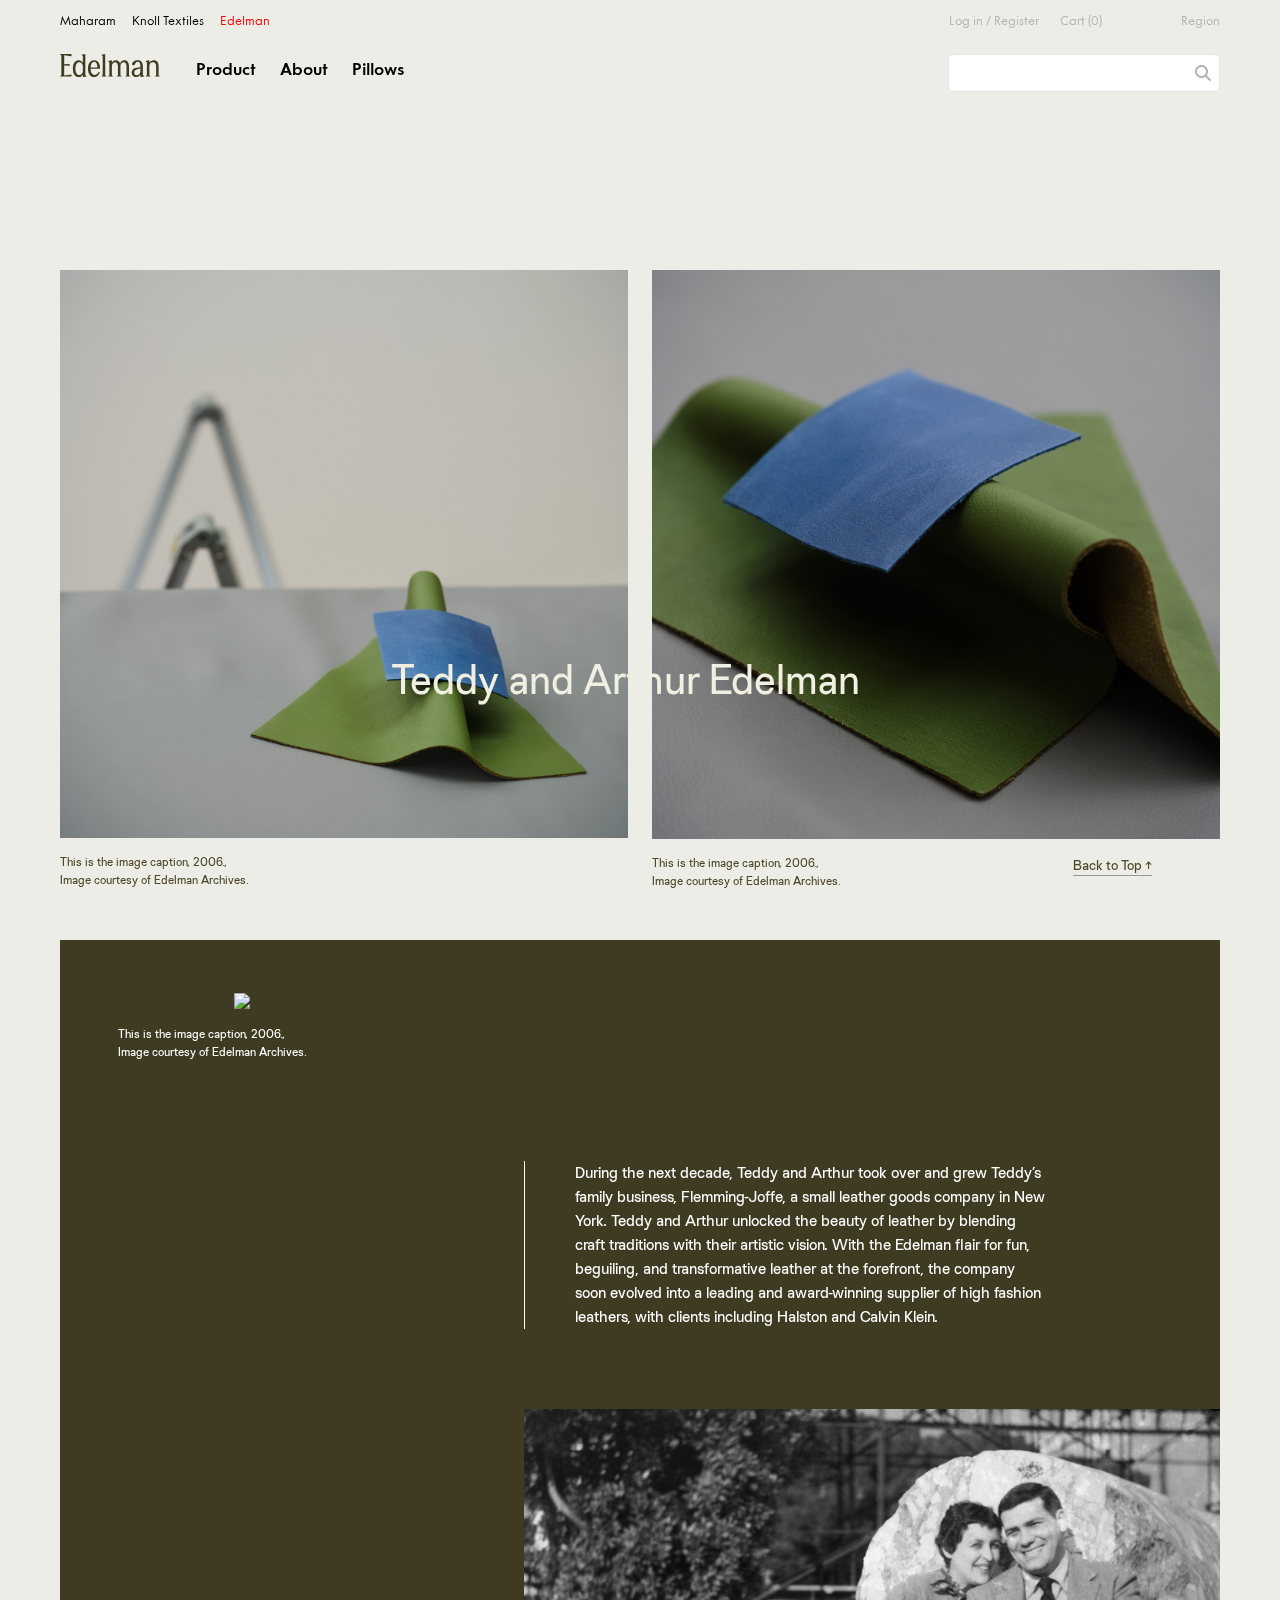
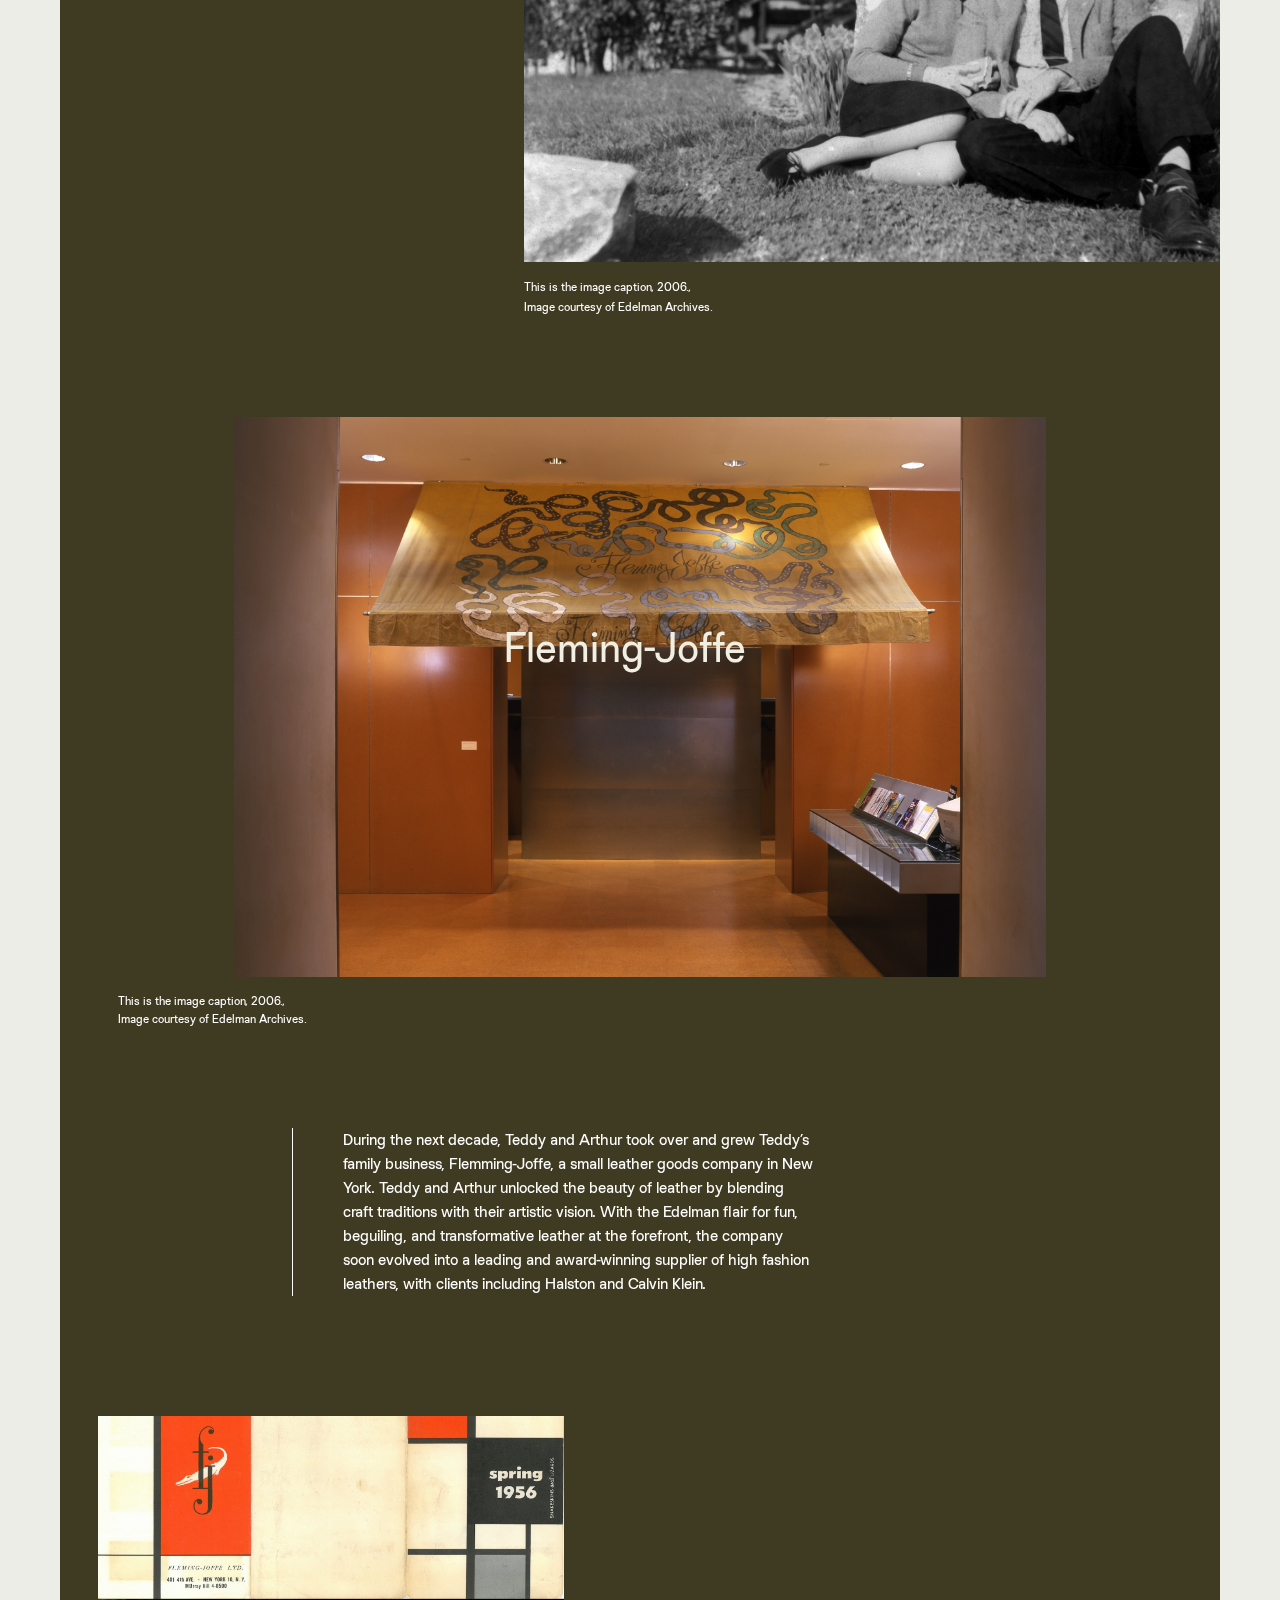
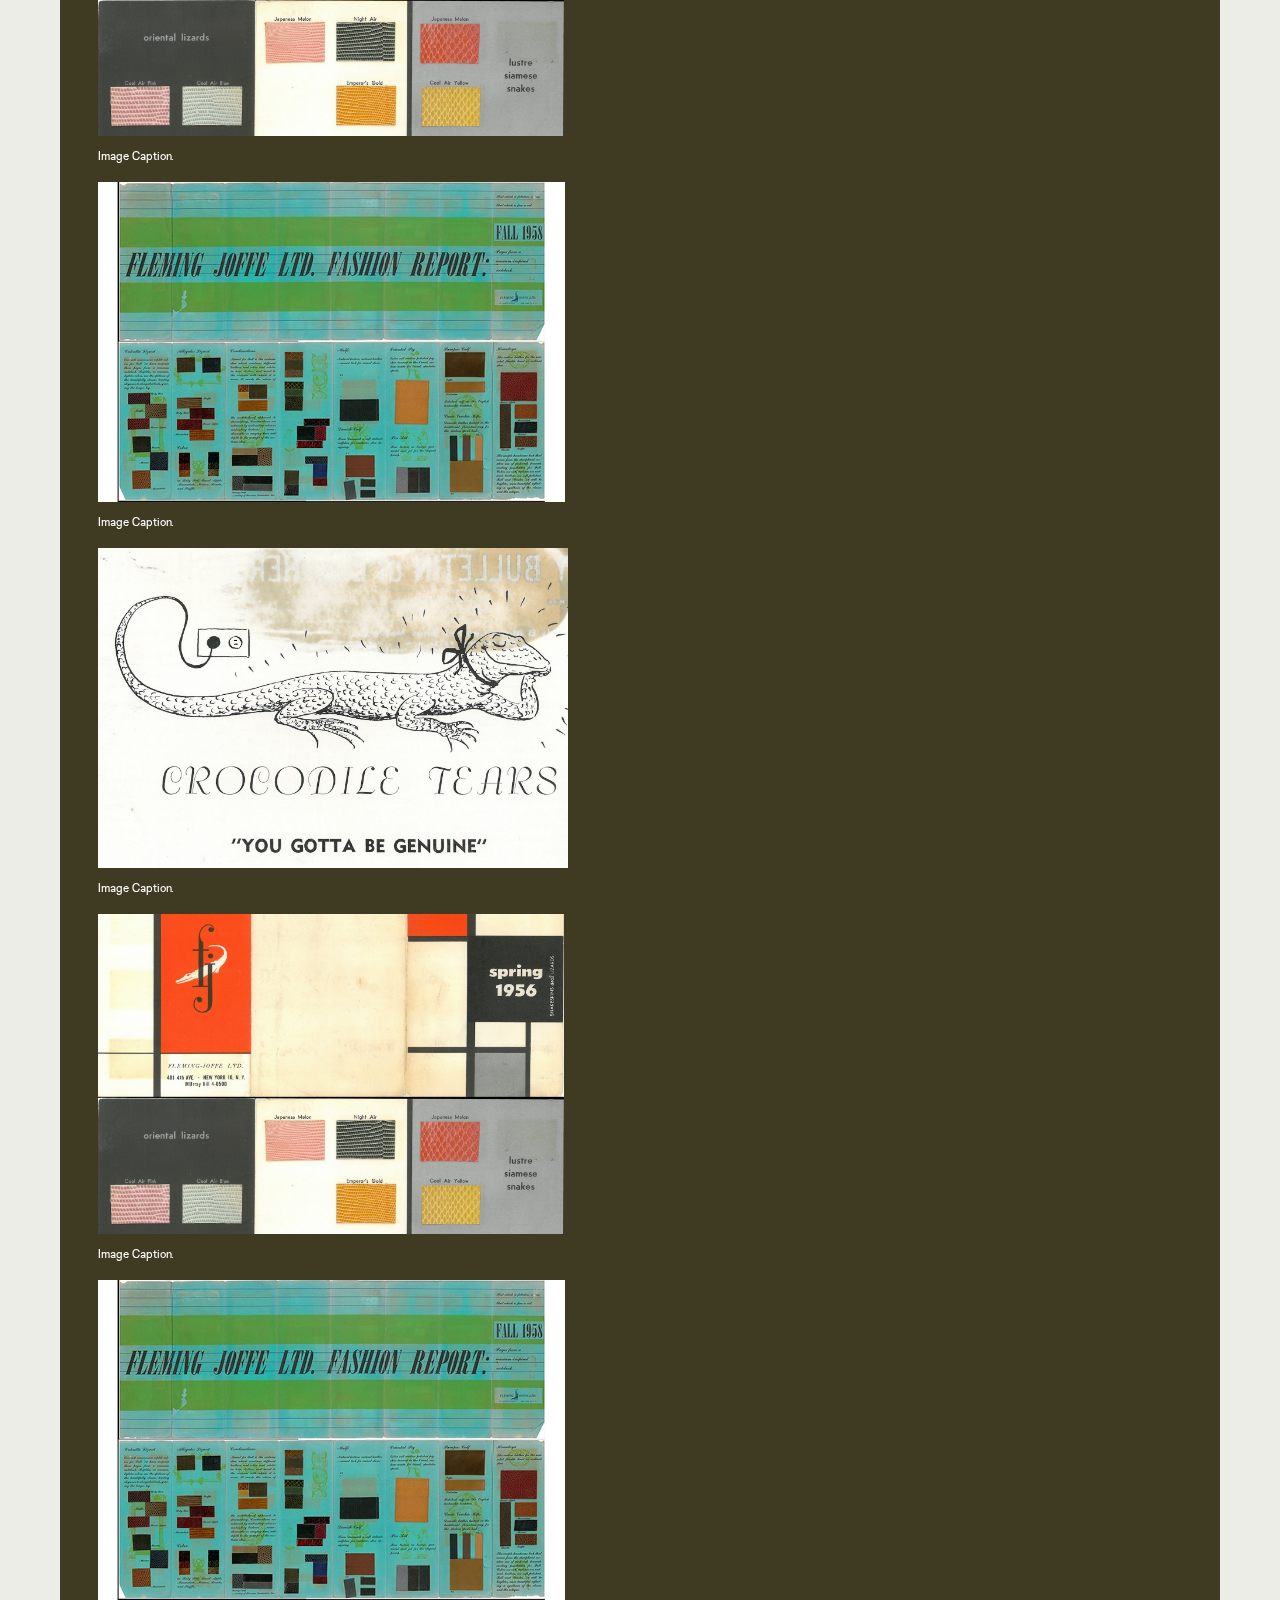
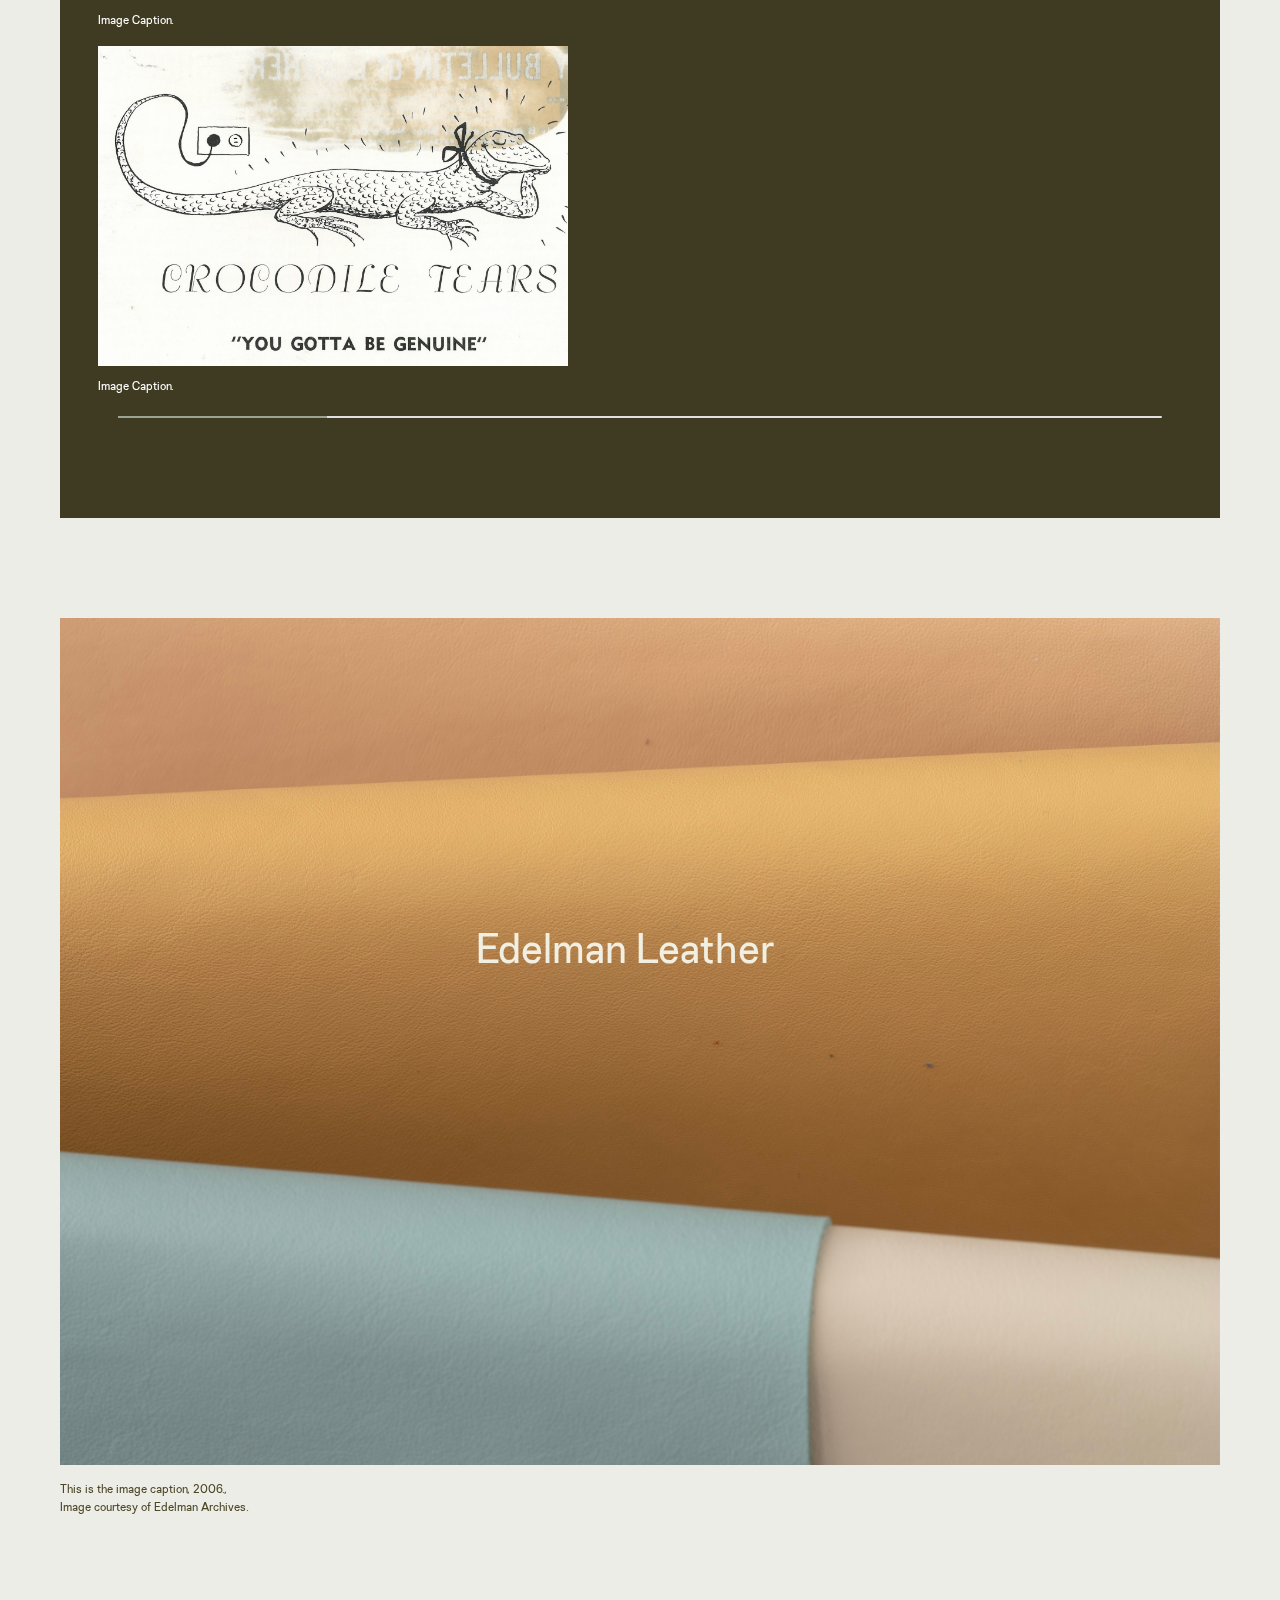
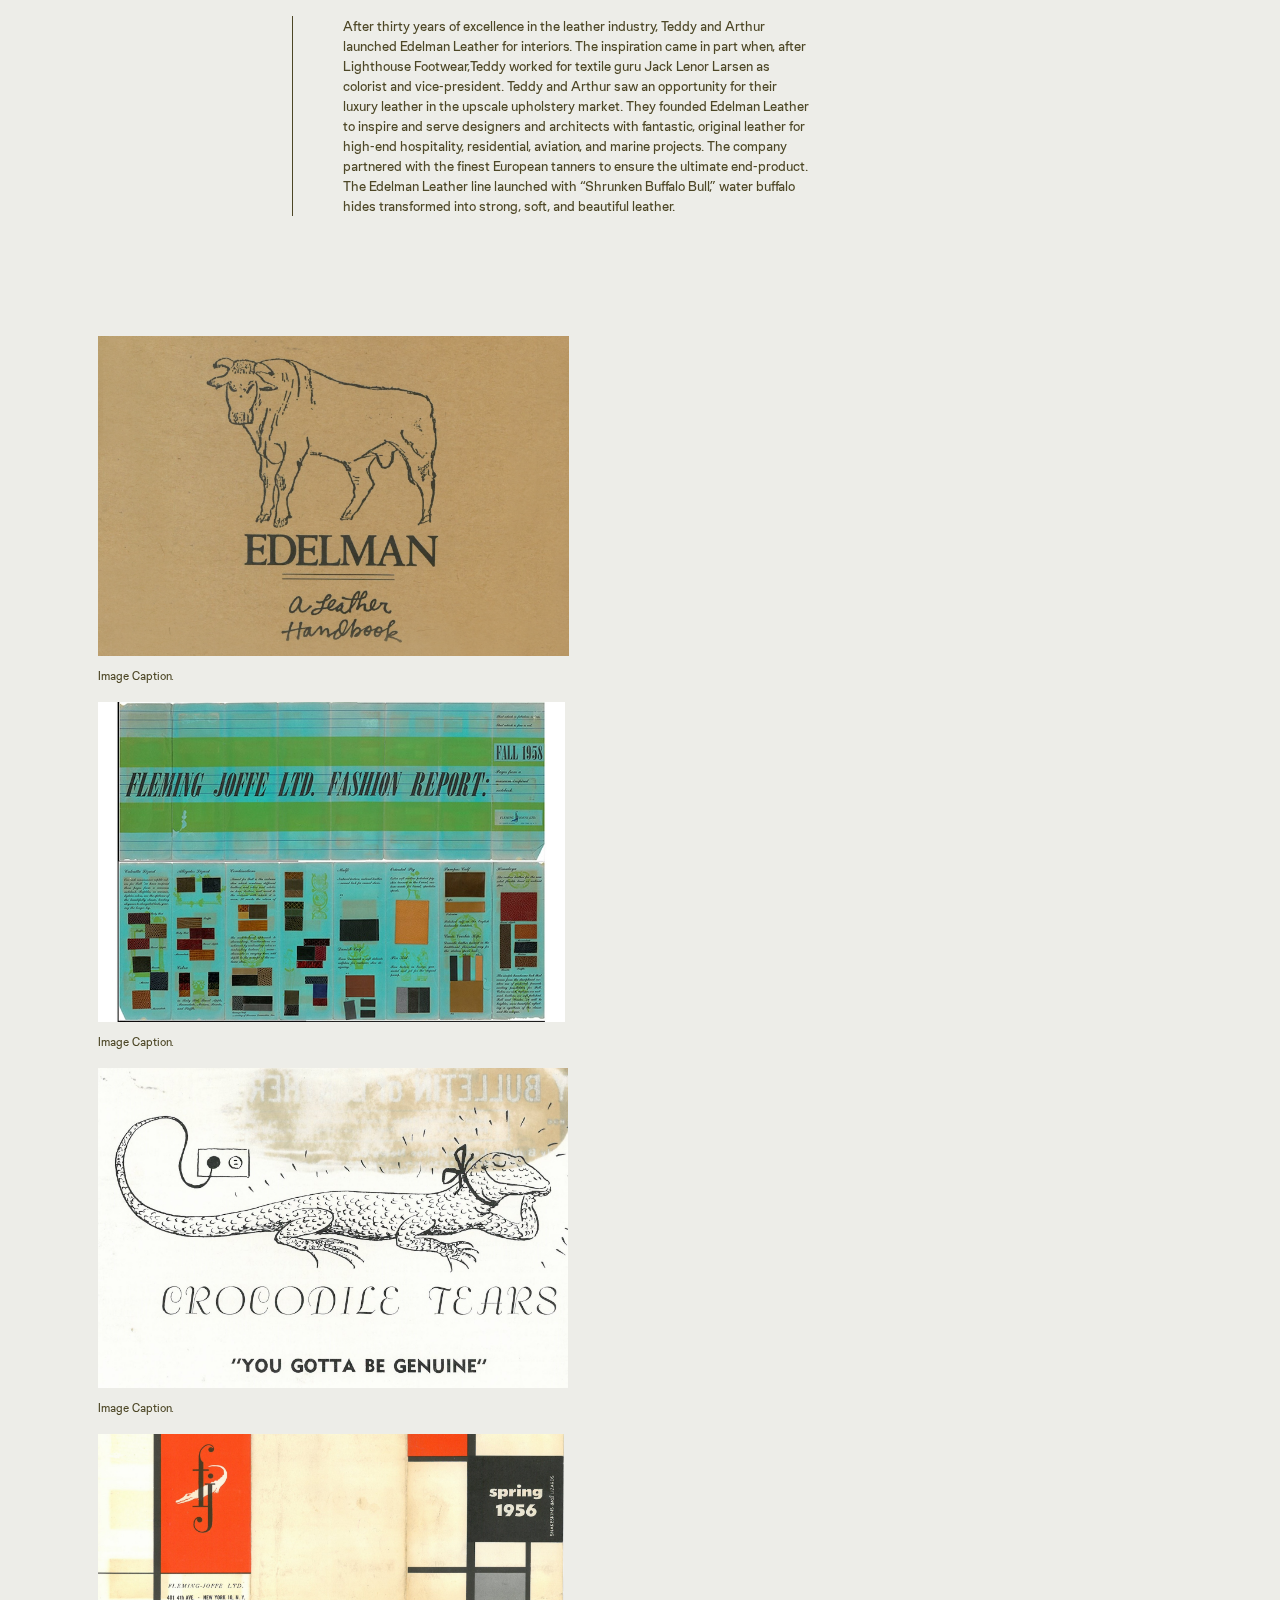
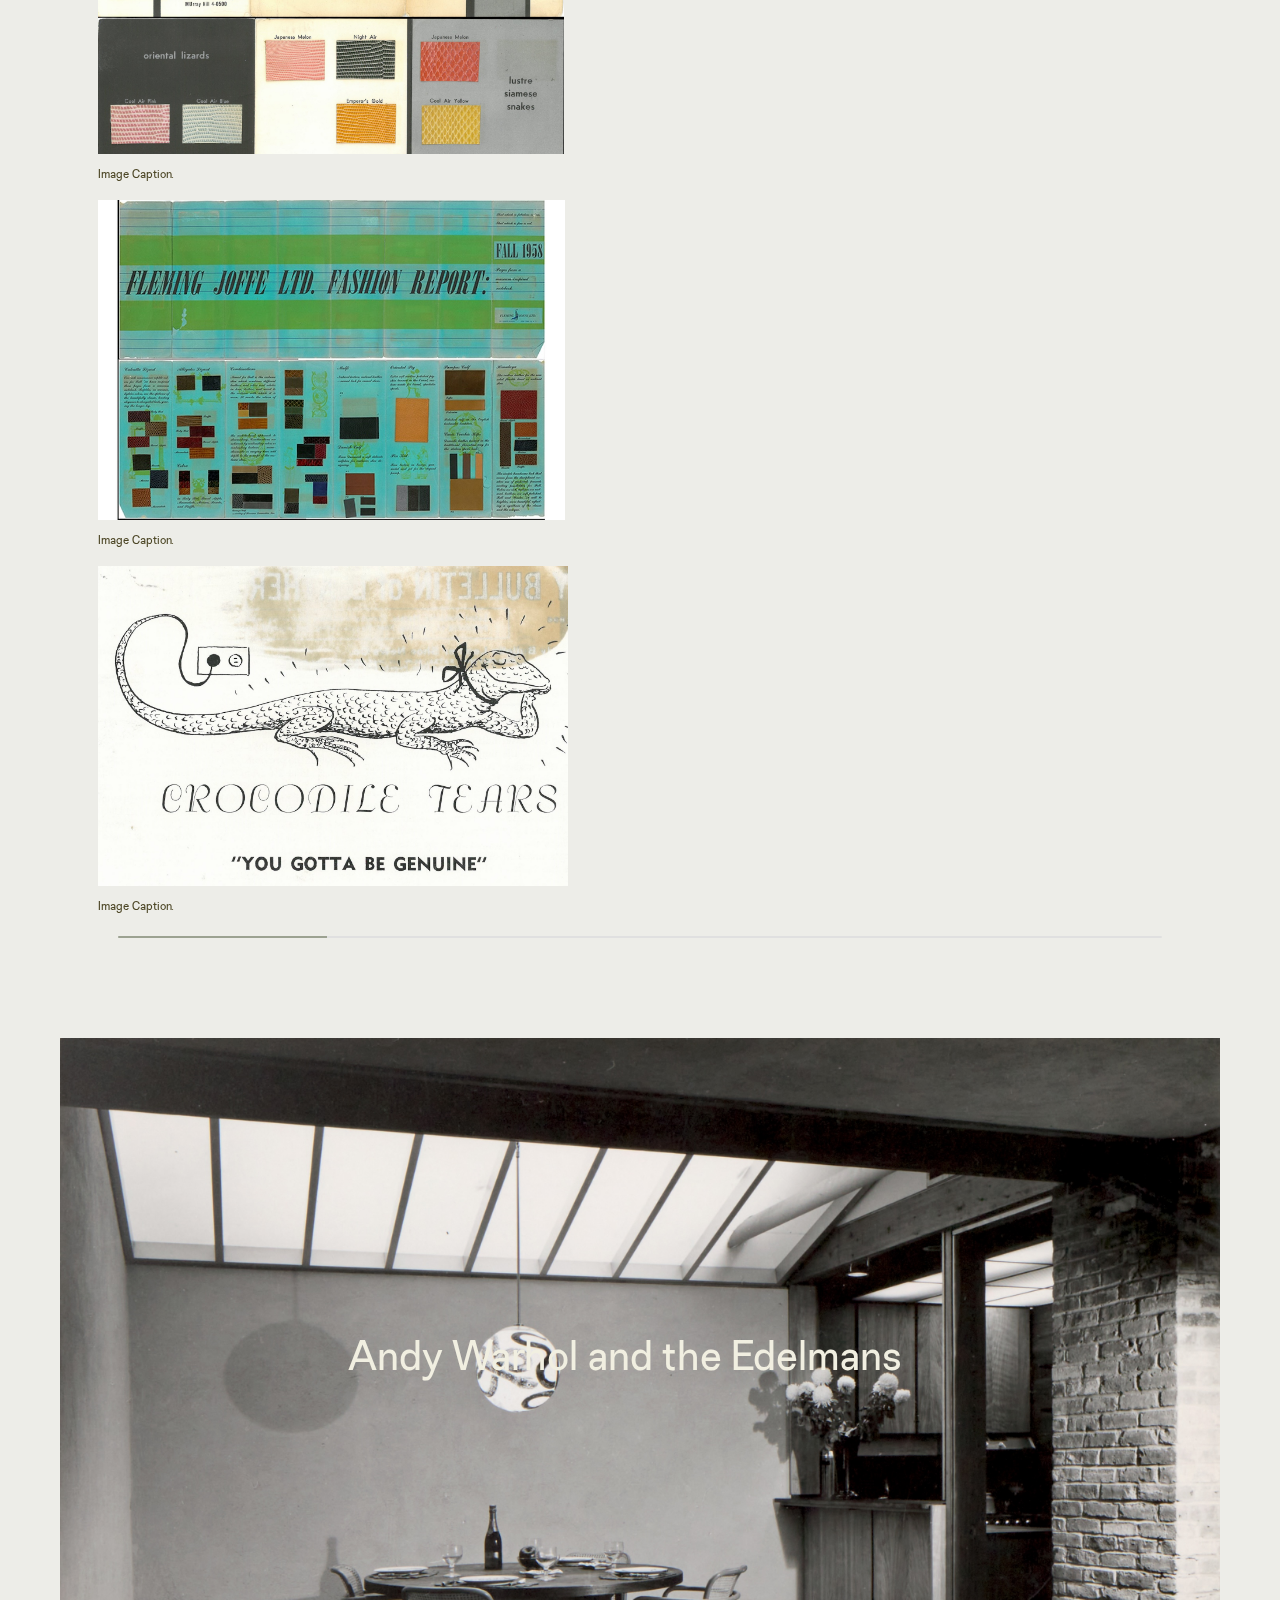
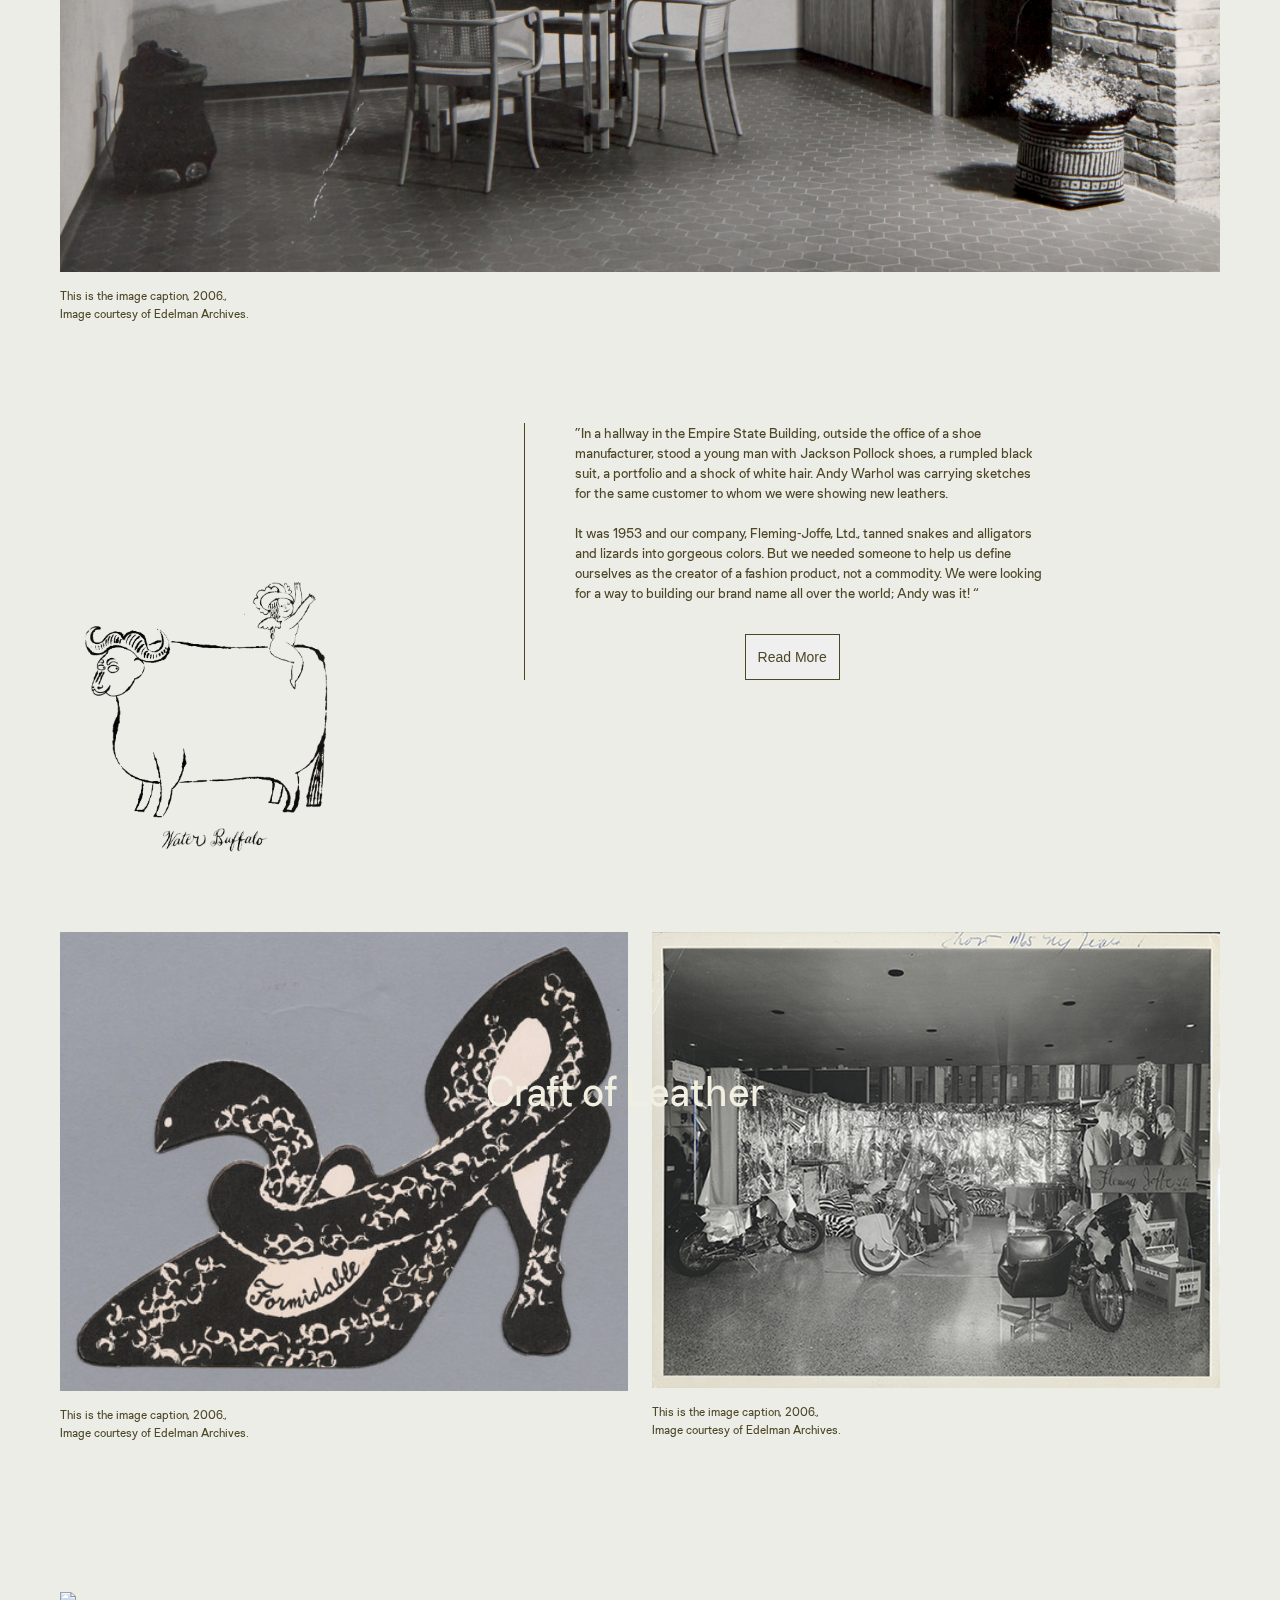
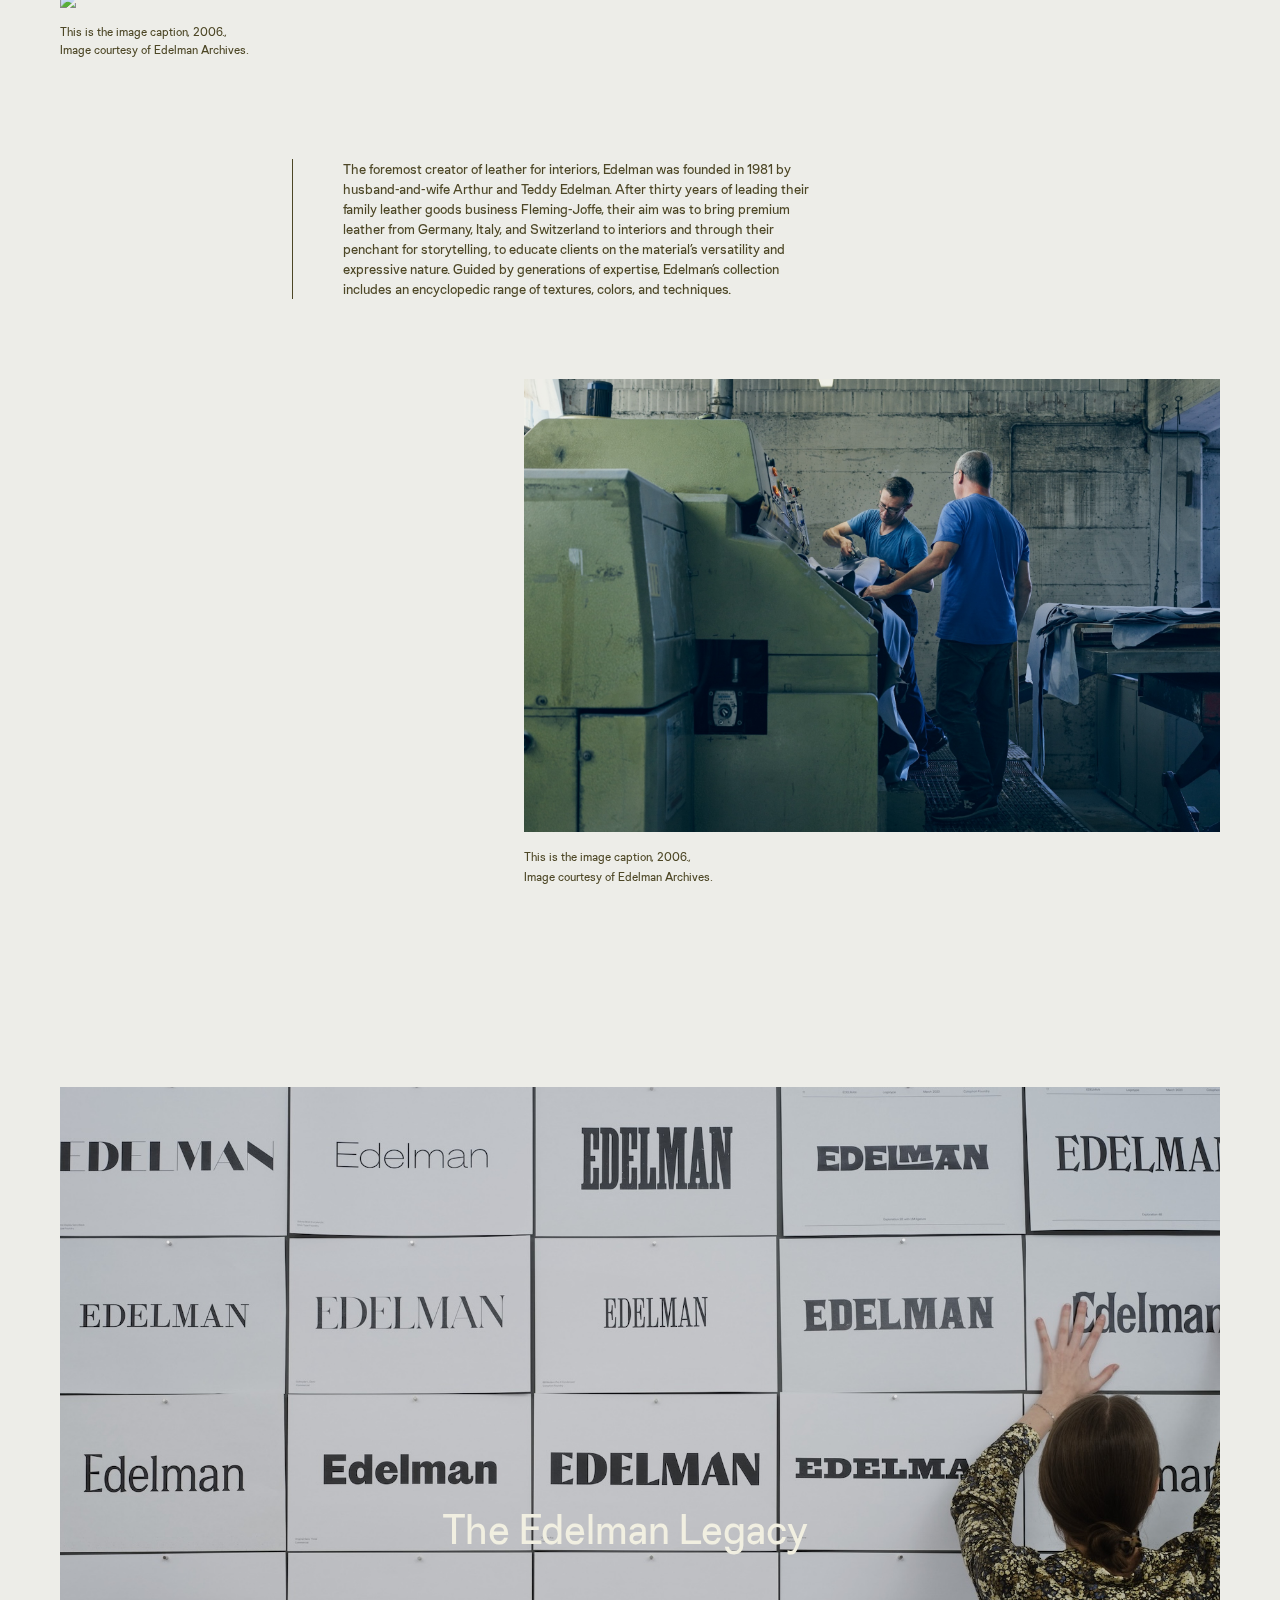
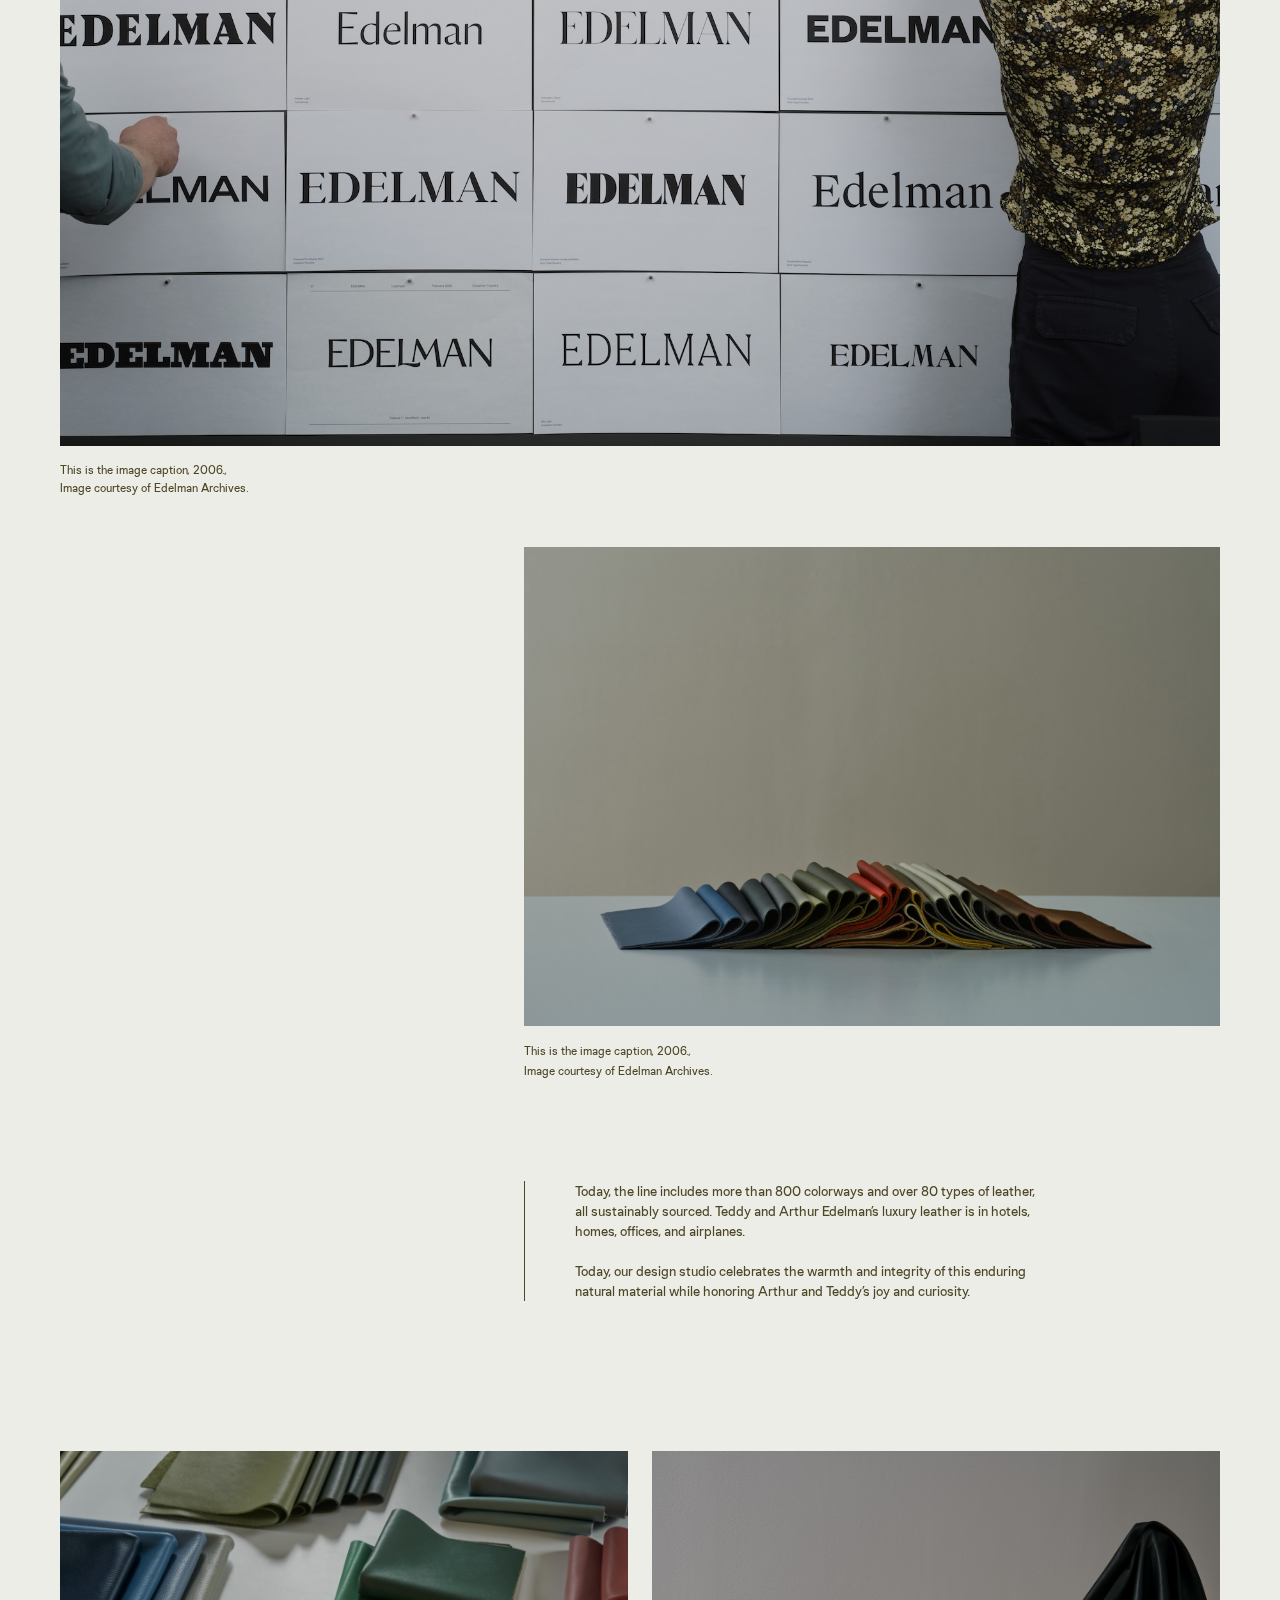
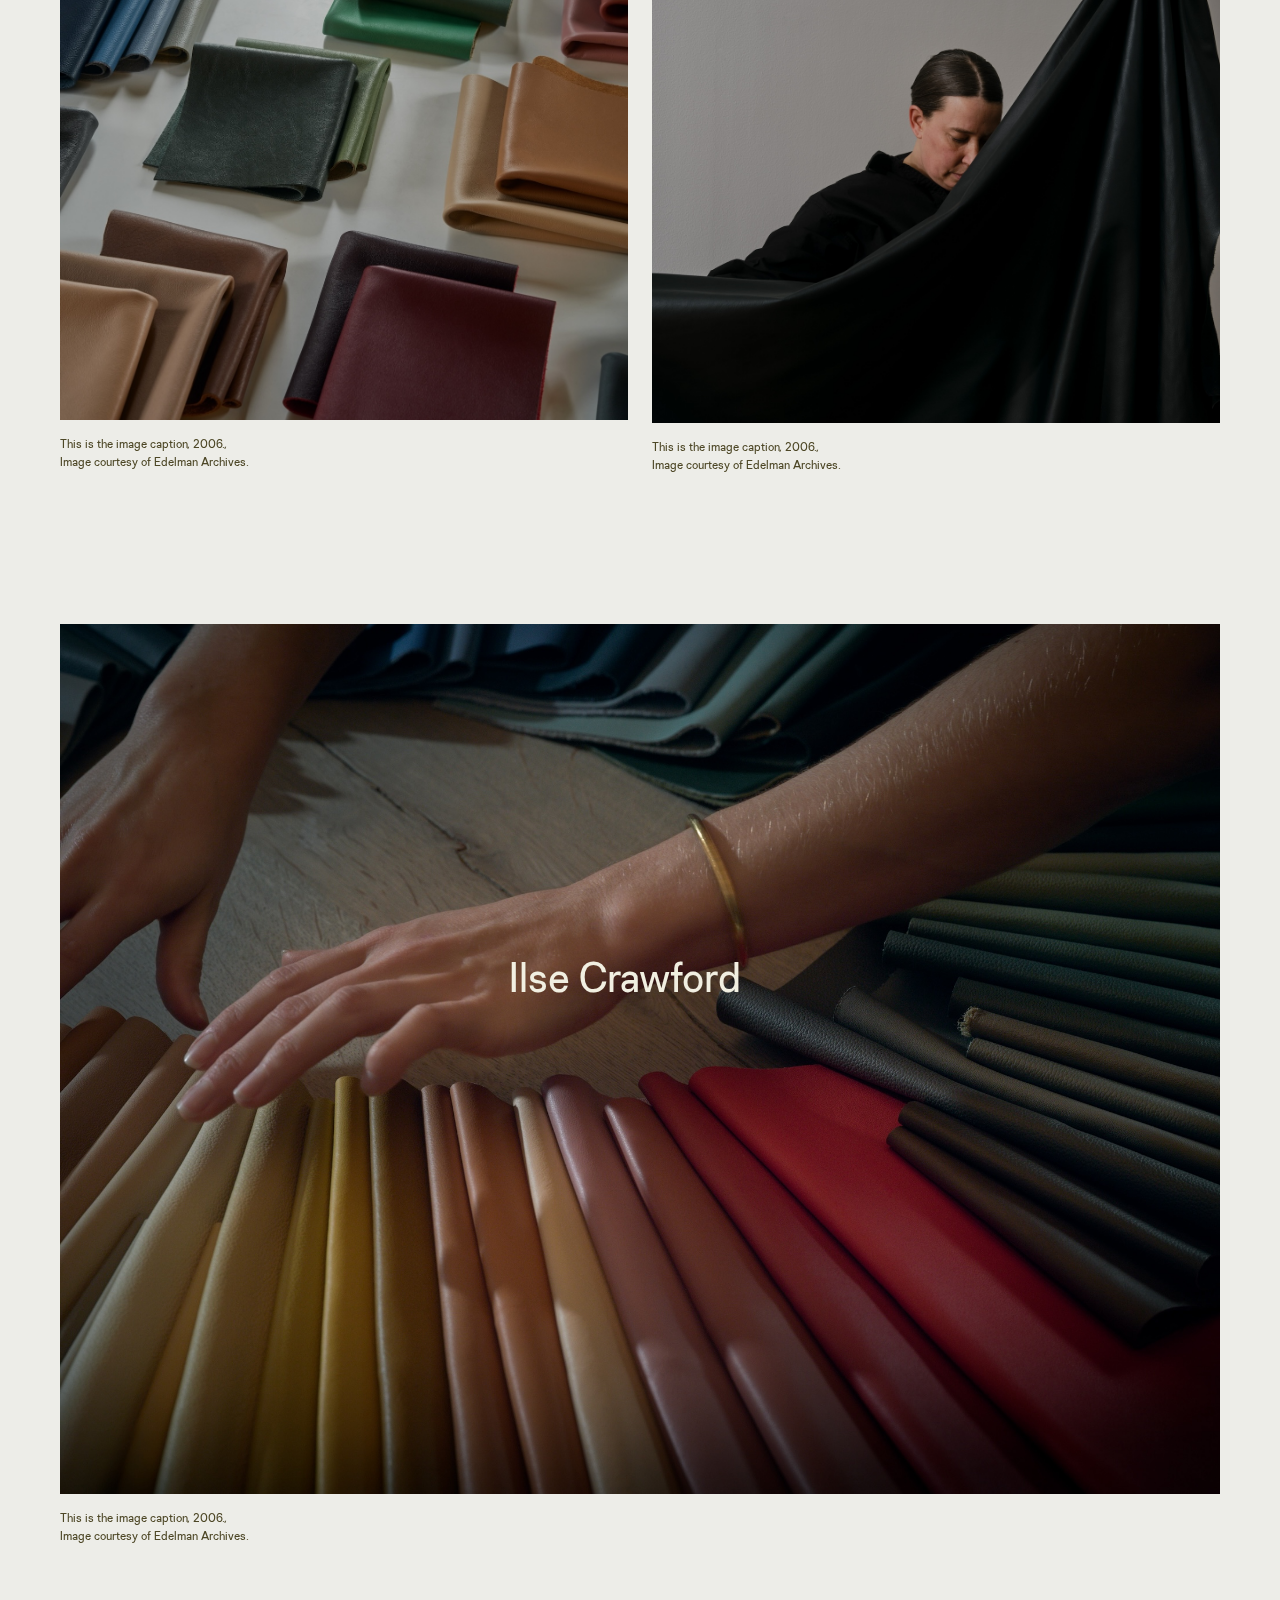
==== commit 655b08d5: "Add files via upload" ====
--- a/index.html
+++ b/index.html
@@ -297,11 +297,11 @@
 
                 <div id="halfandhalf">
                     <div id="left-half">
-                        <img src="images/_DSF3580.jpg">
+                        <img src="images/edelman-about-10.jpg">
                         <p class="caption-black">This is the image caption, 2006.,<br>Image courtesy of Edelman Archives.</p>
                         </div>
                         <div id="right-half">
-                        <img src="images/_DSF3575.jpg">
+                        <img src="images/edelman-about-09.jpg">
                         <p class="caption-black">This is the image caption, 2006.,<br>Image courtesy of Edelman Archives.</p>
                         </div>
                 </div>
@@ -394,7 +394,7 @@
 
             <div class="image-scroll-two">
                 <div class="carousel">
-                <img src="images/1956-Fleming Joffe brochure lizard and snakeskins.jpg">
+                <img src="images/edelman-kraft-leather-handbook.png">
                 <p class="carousel-img-caption black">Image Caption.</p>
                 </div>
                 <div>
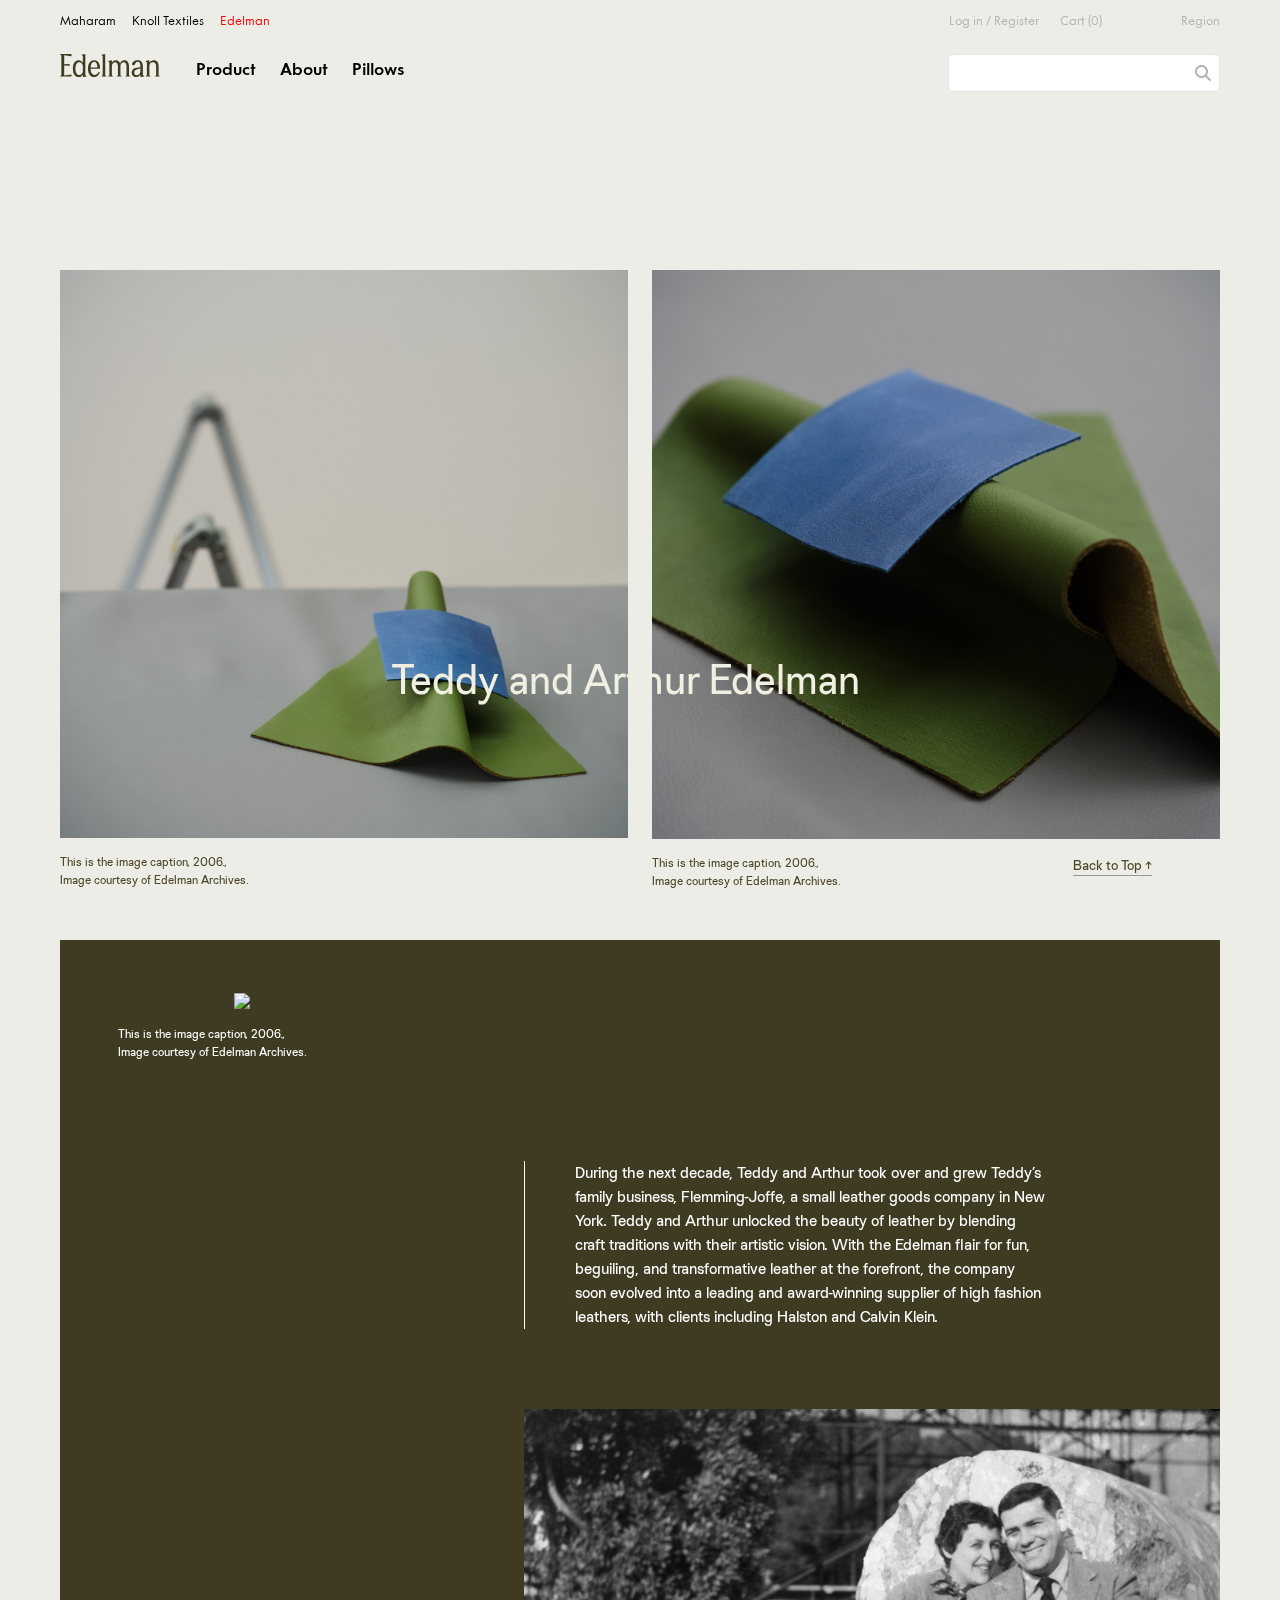
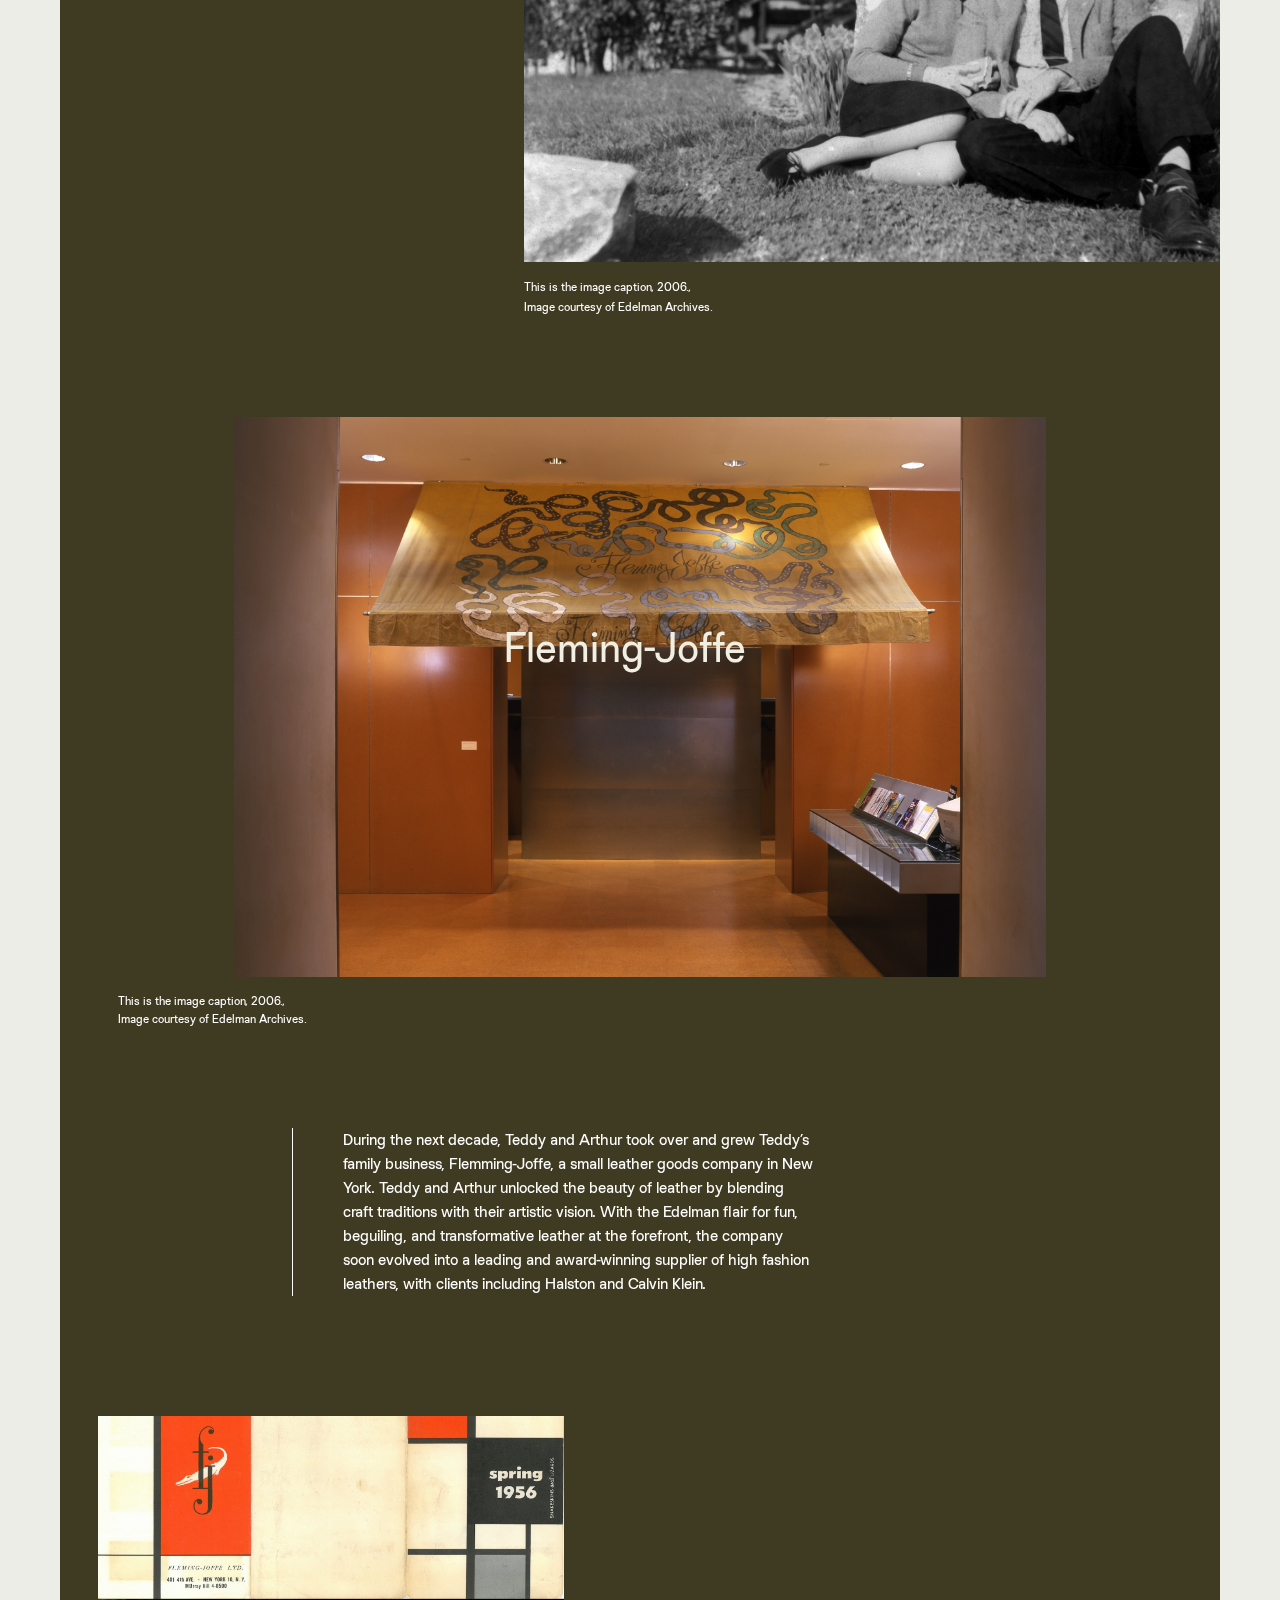
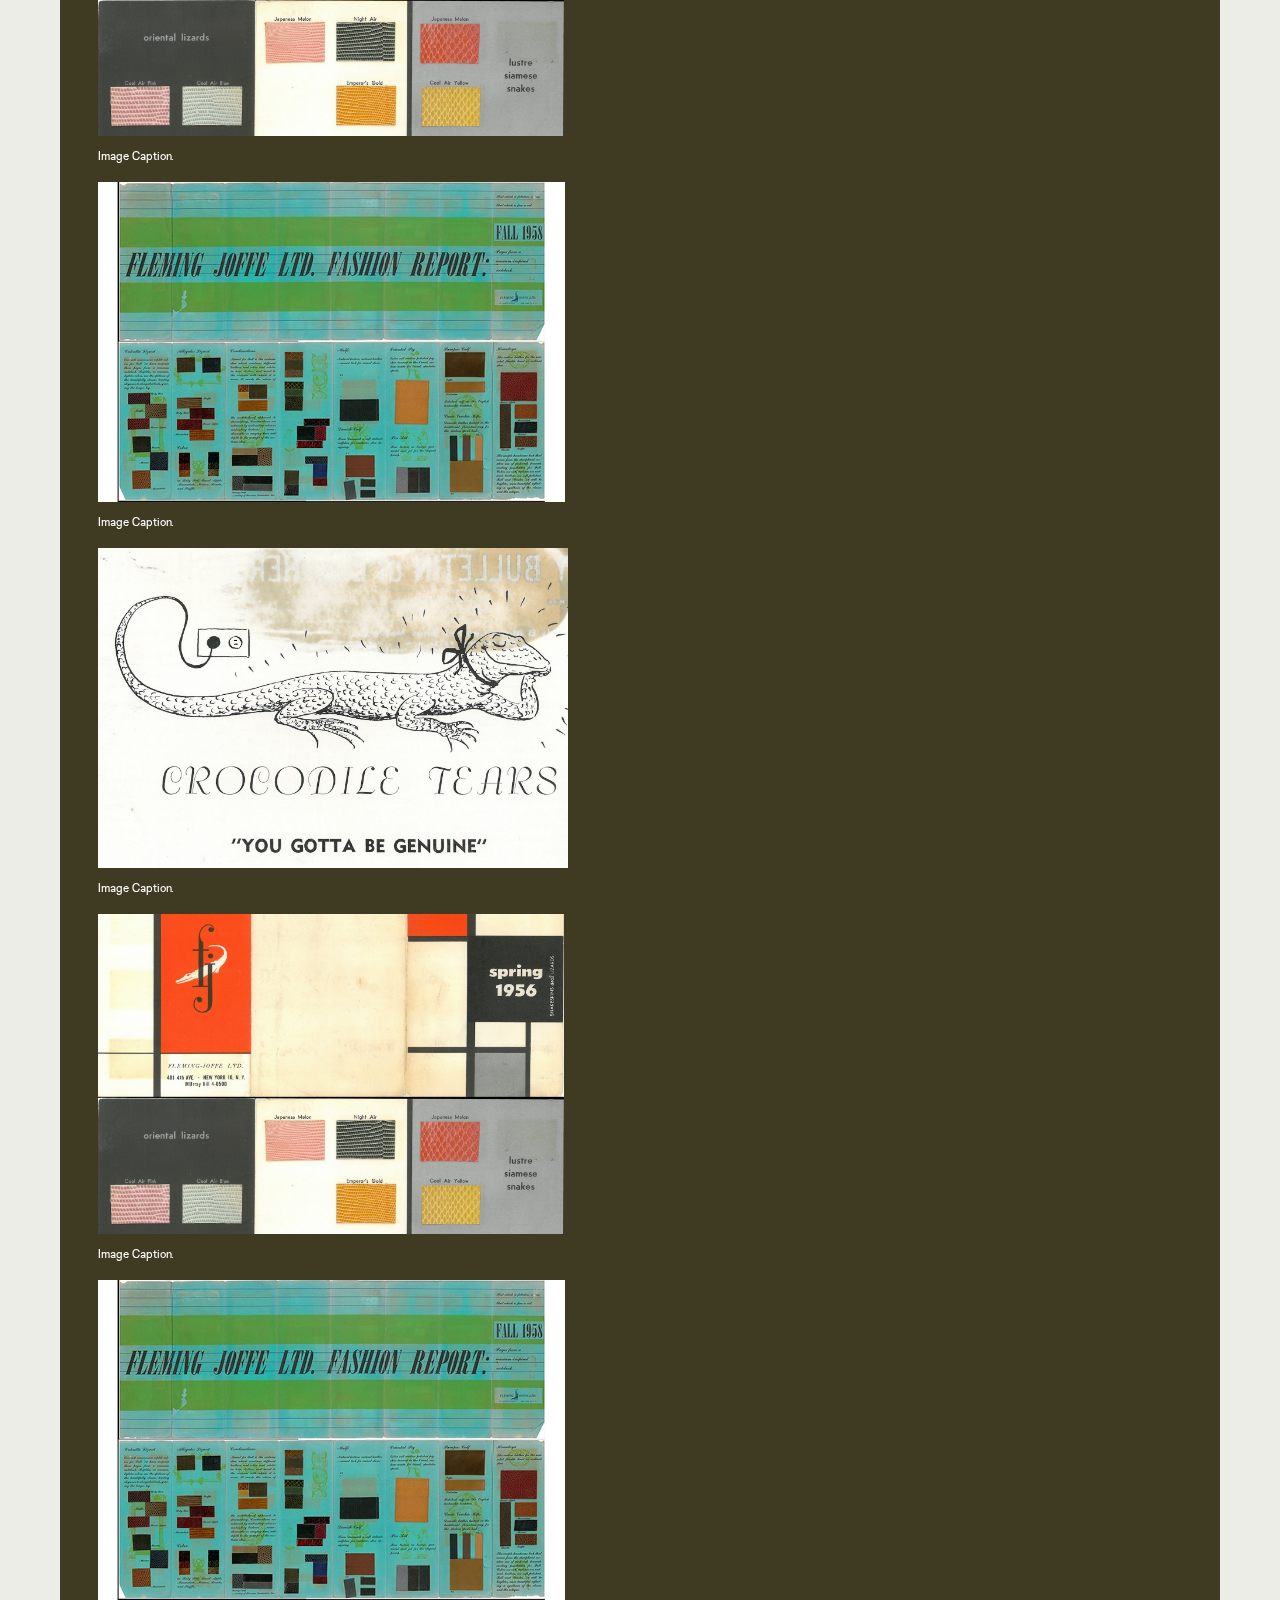
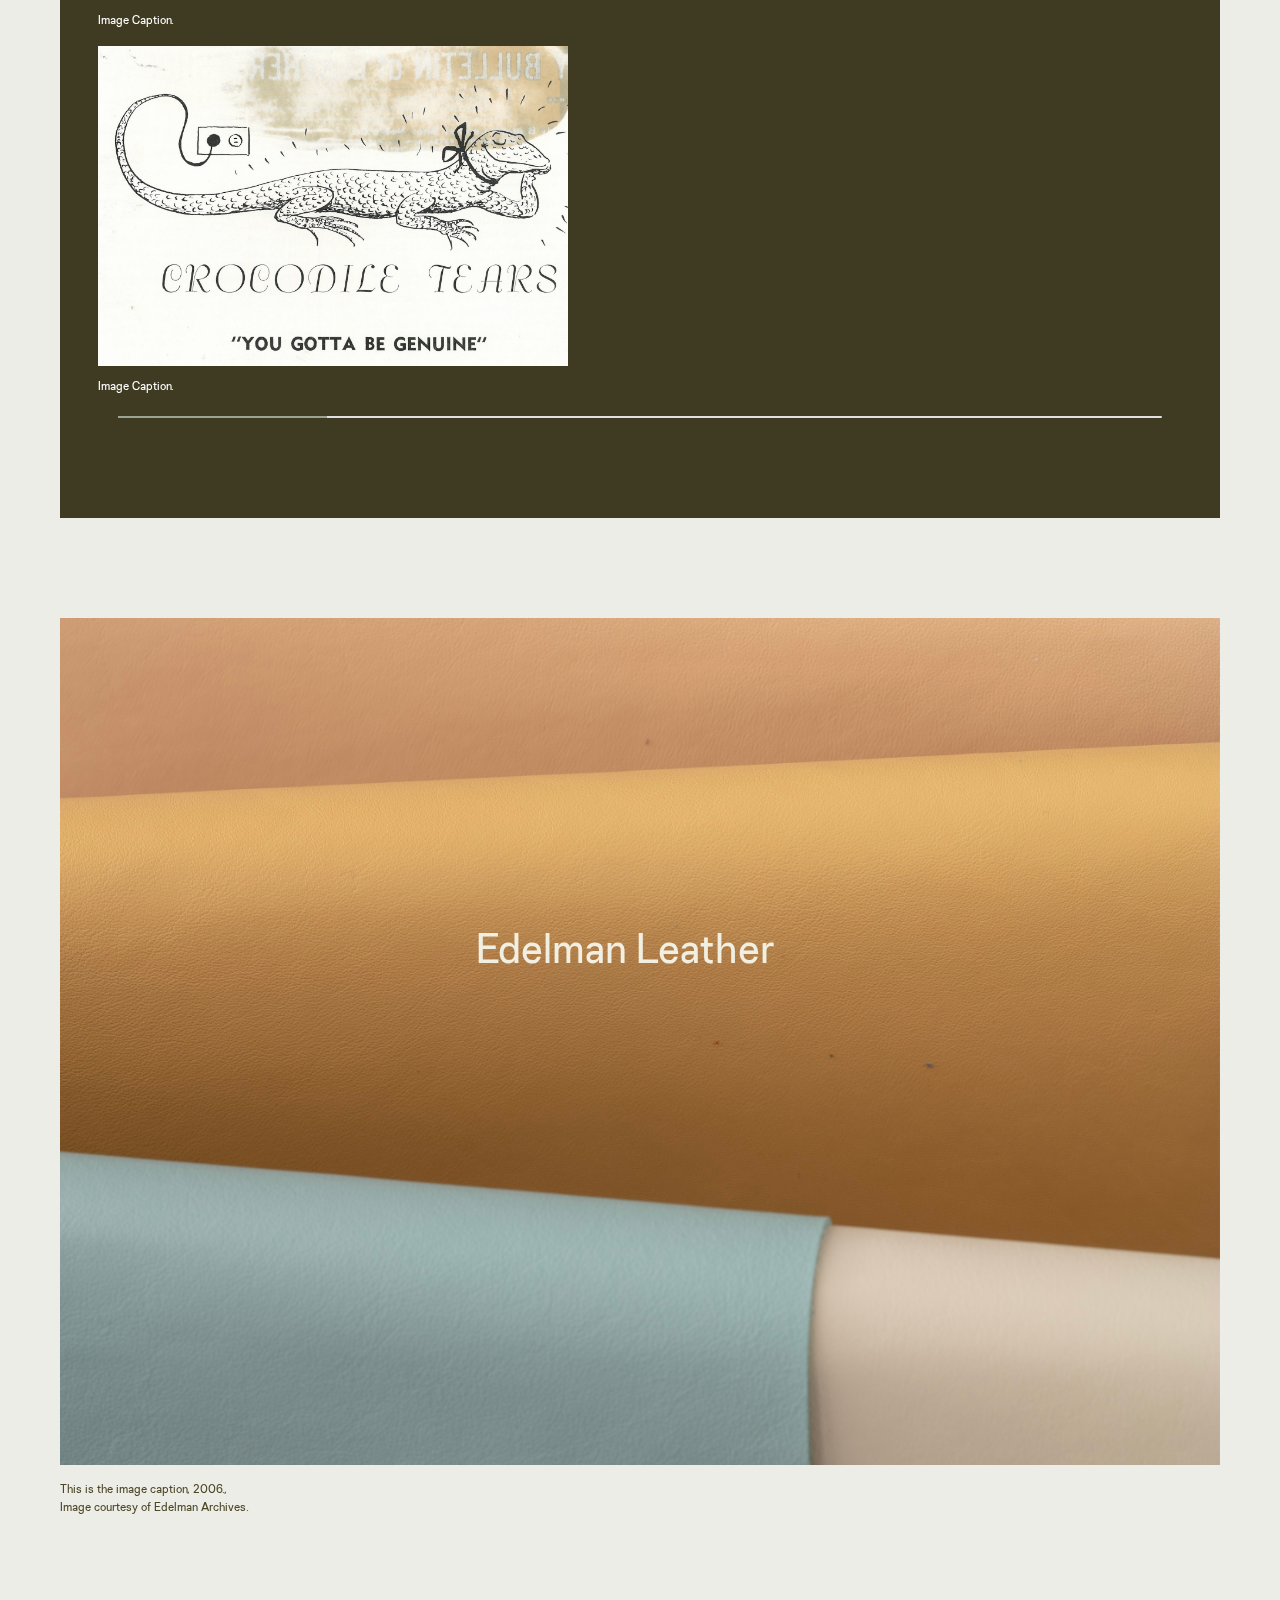
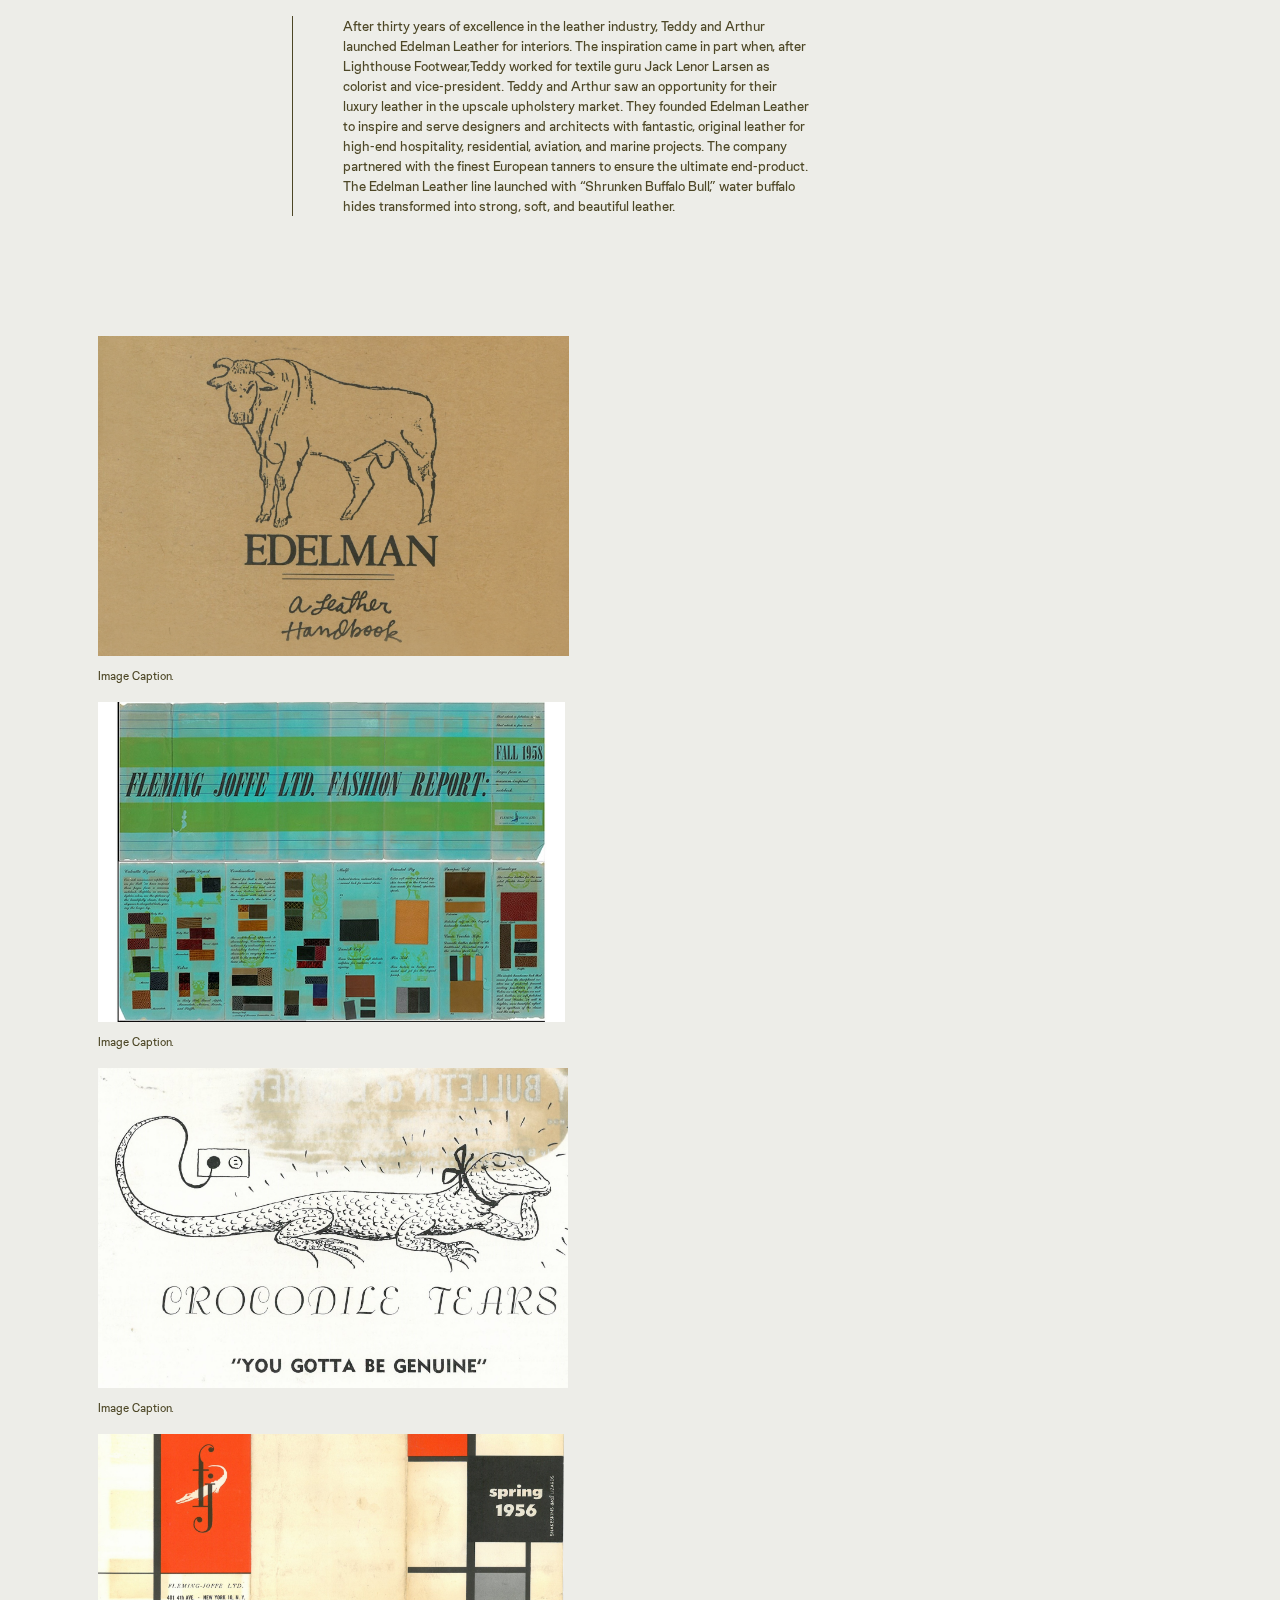
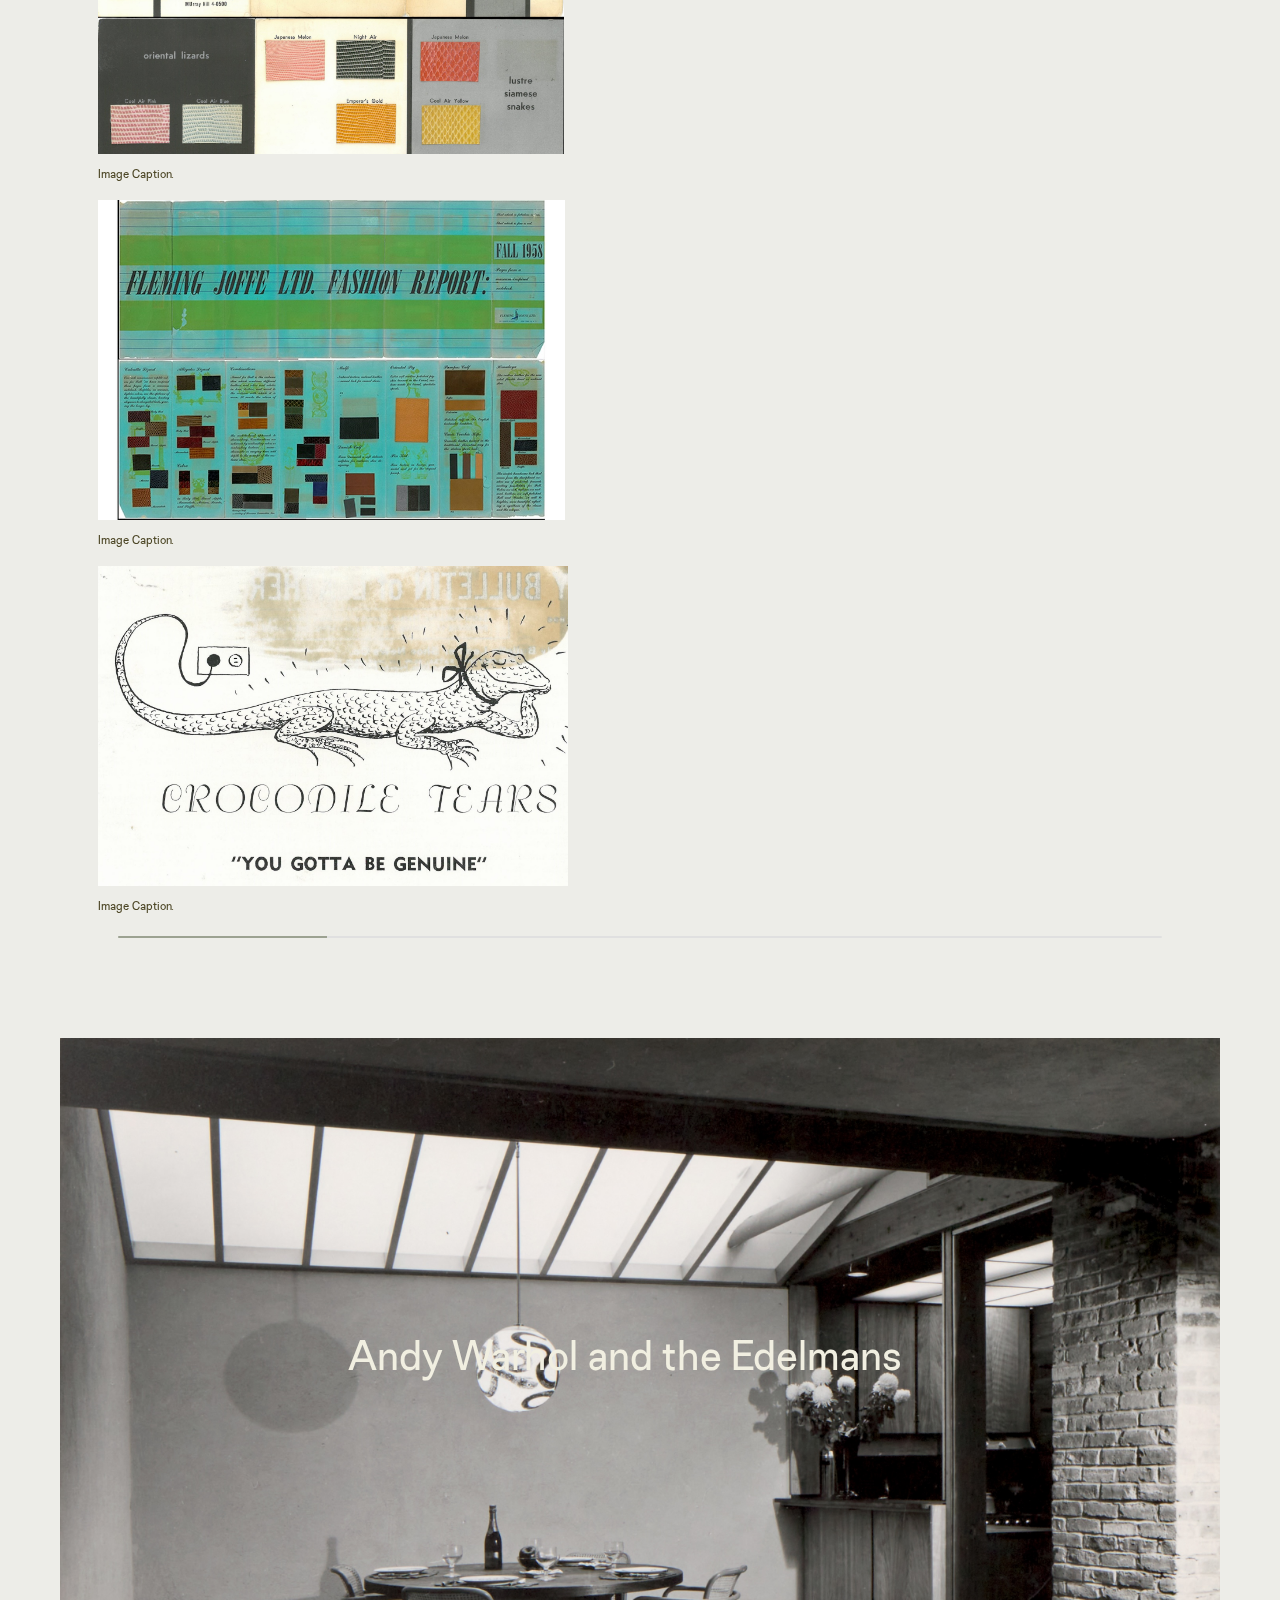
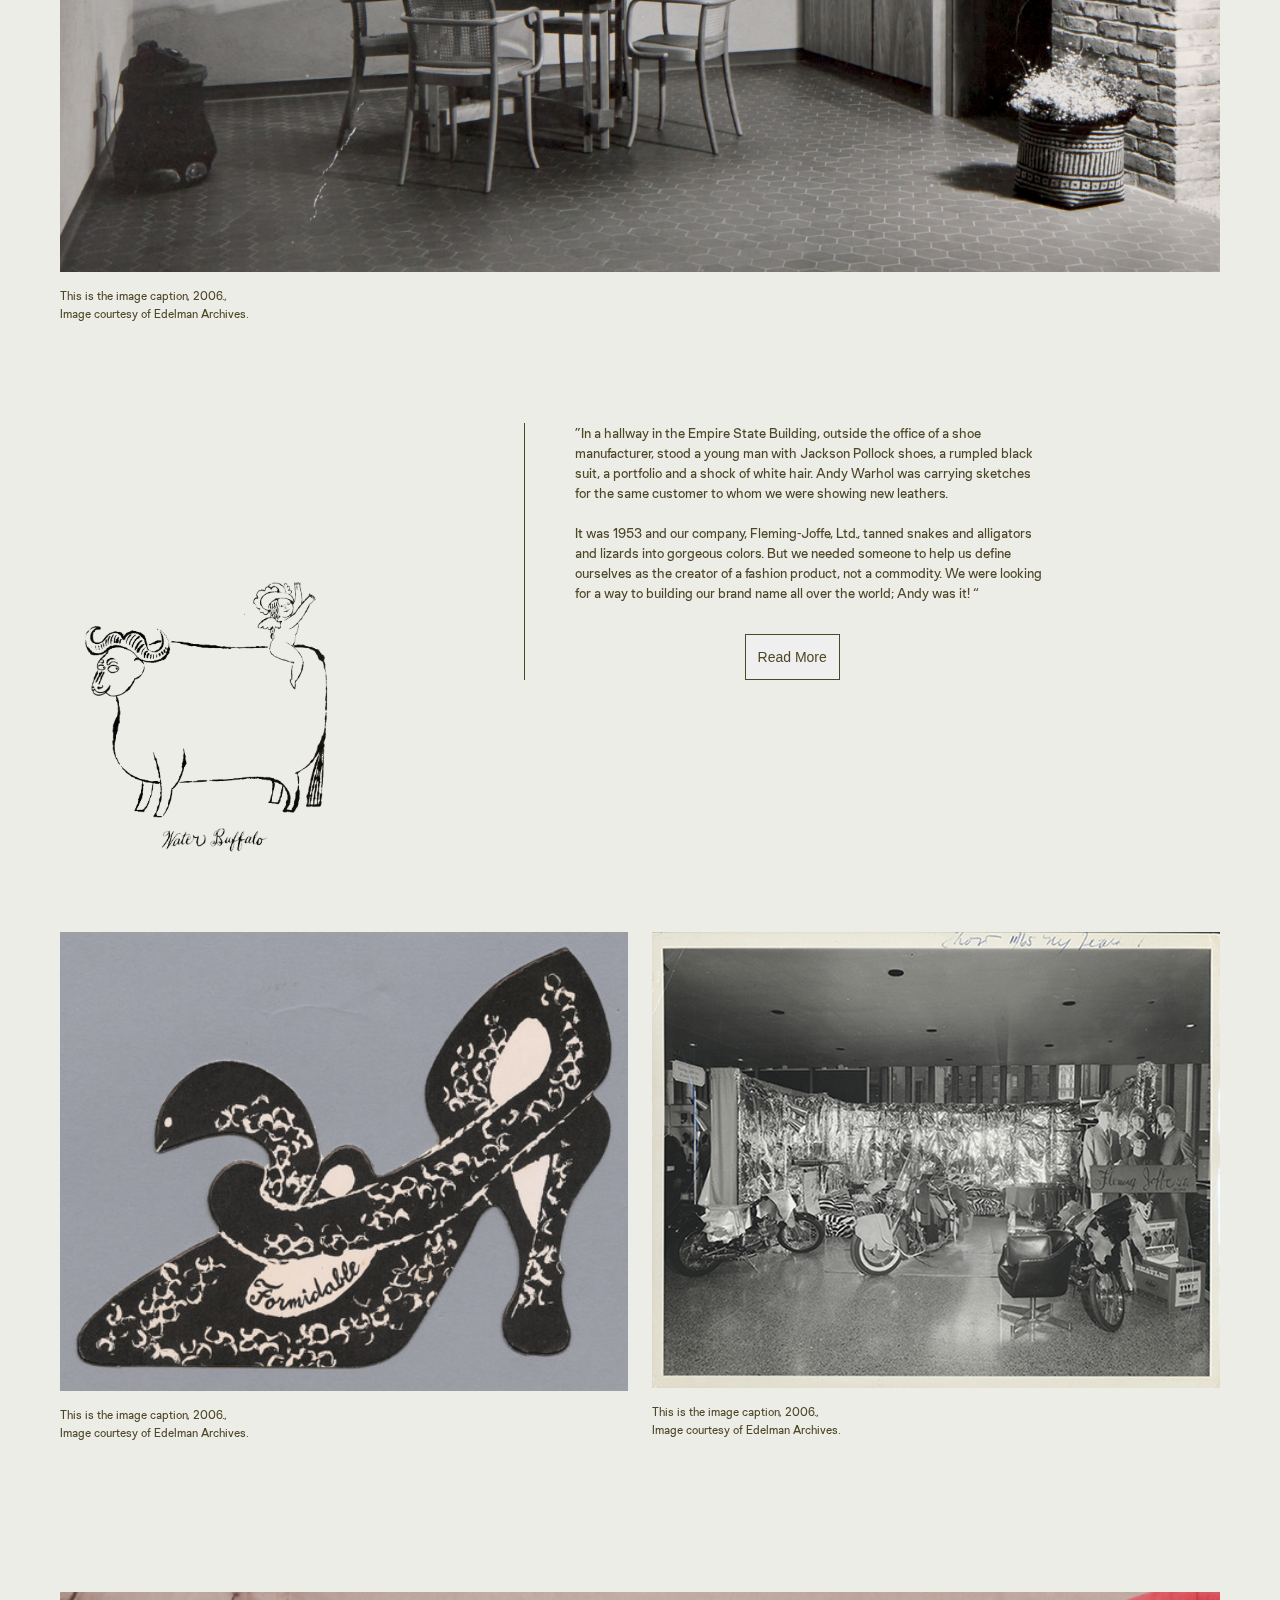
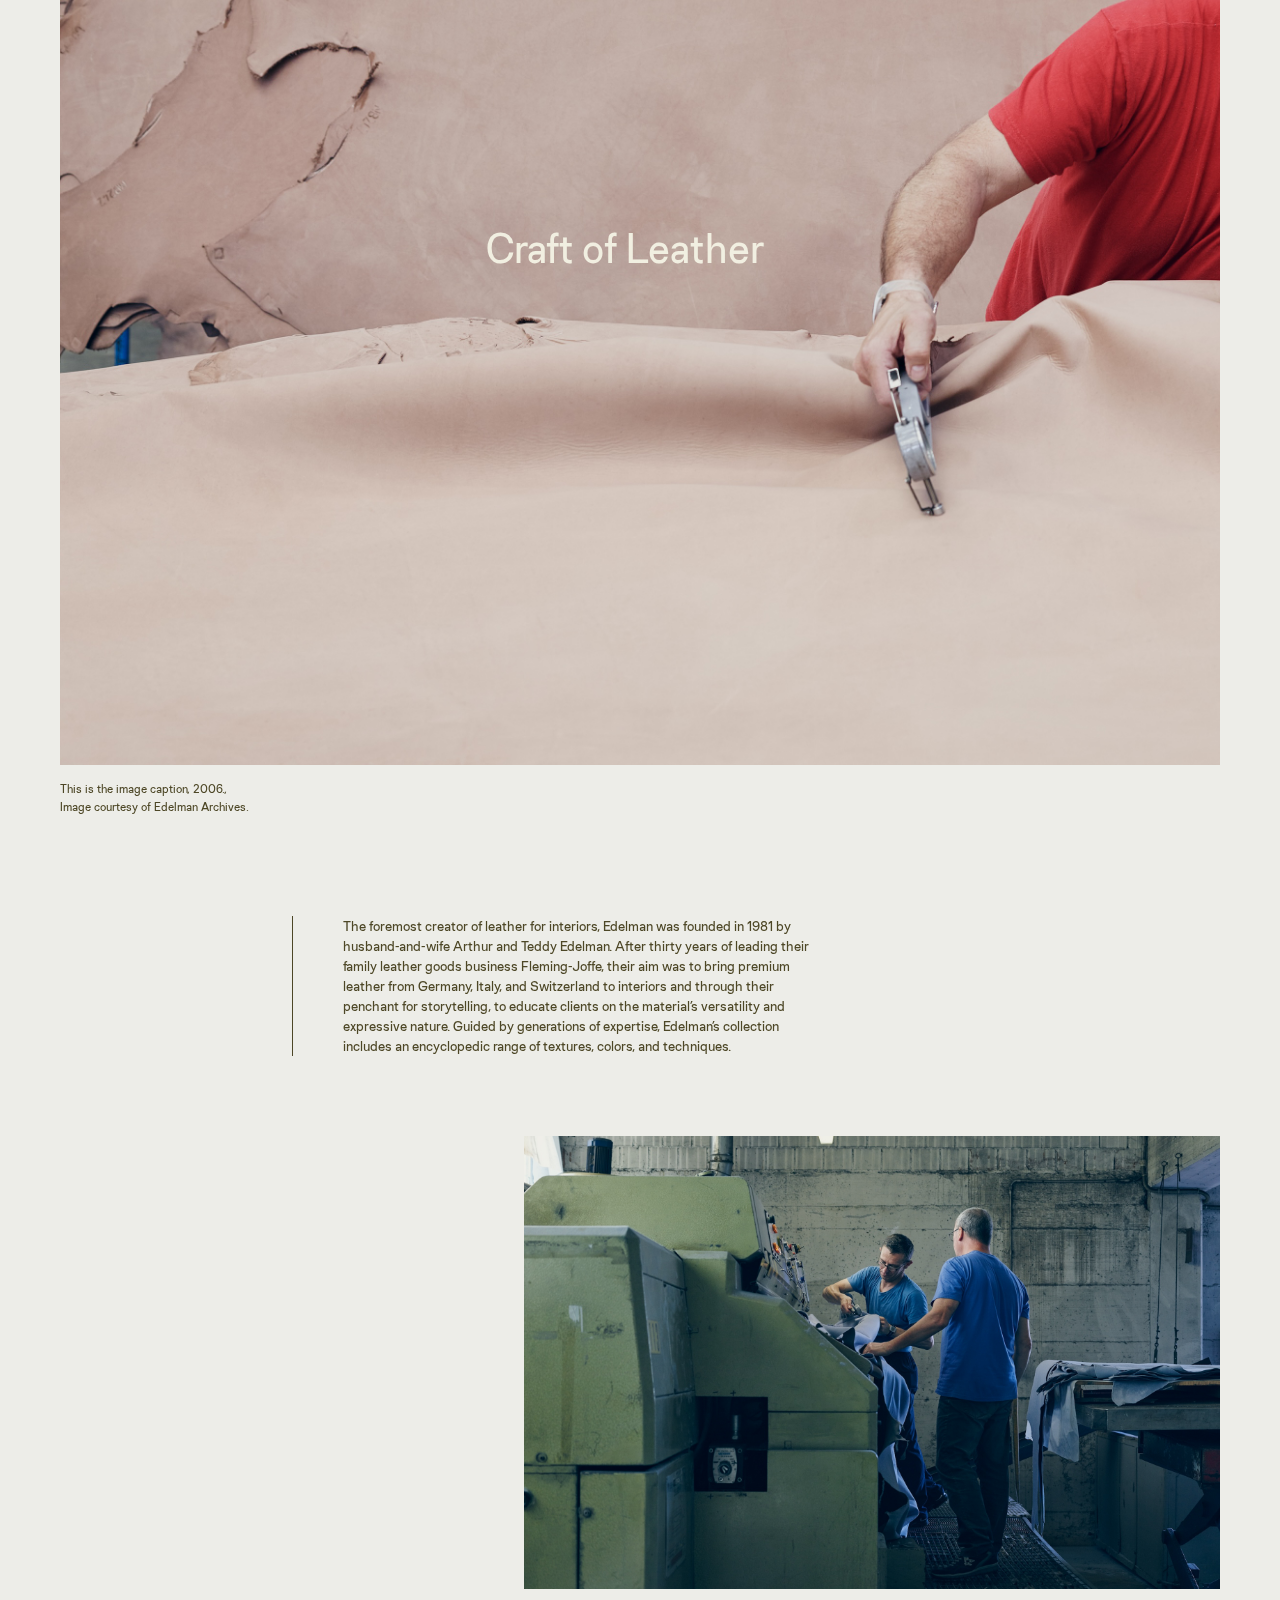
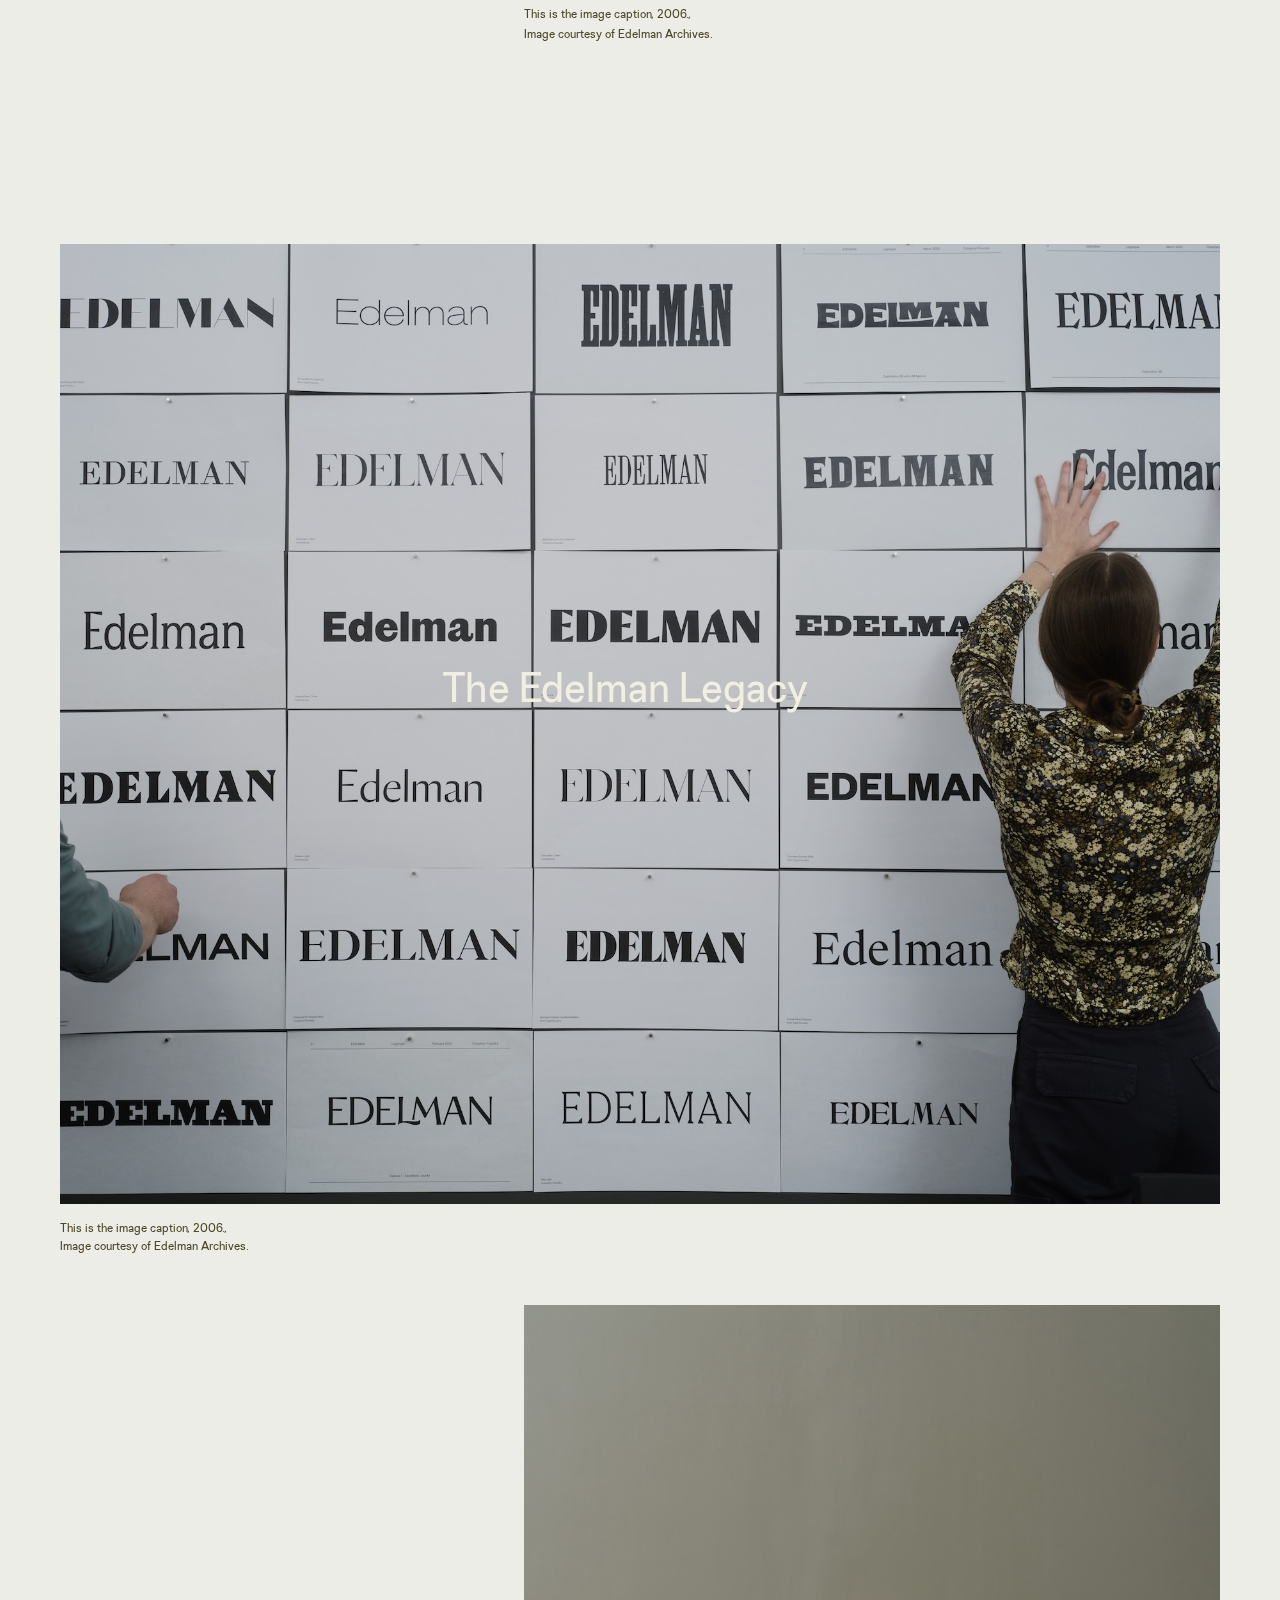
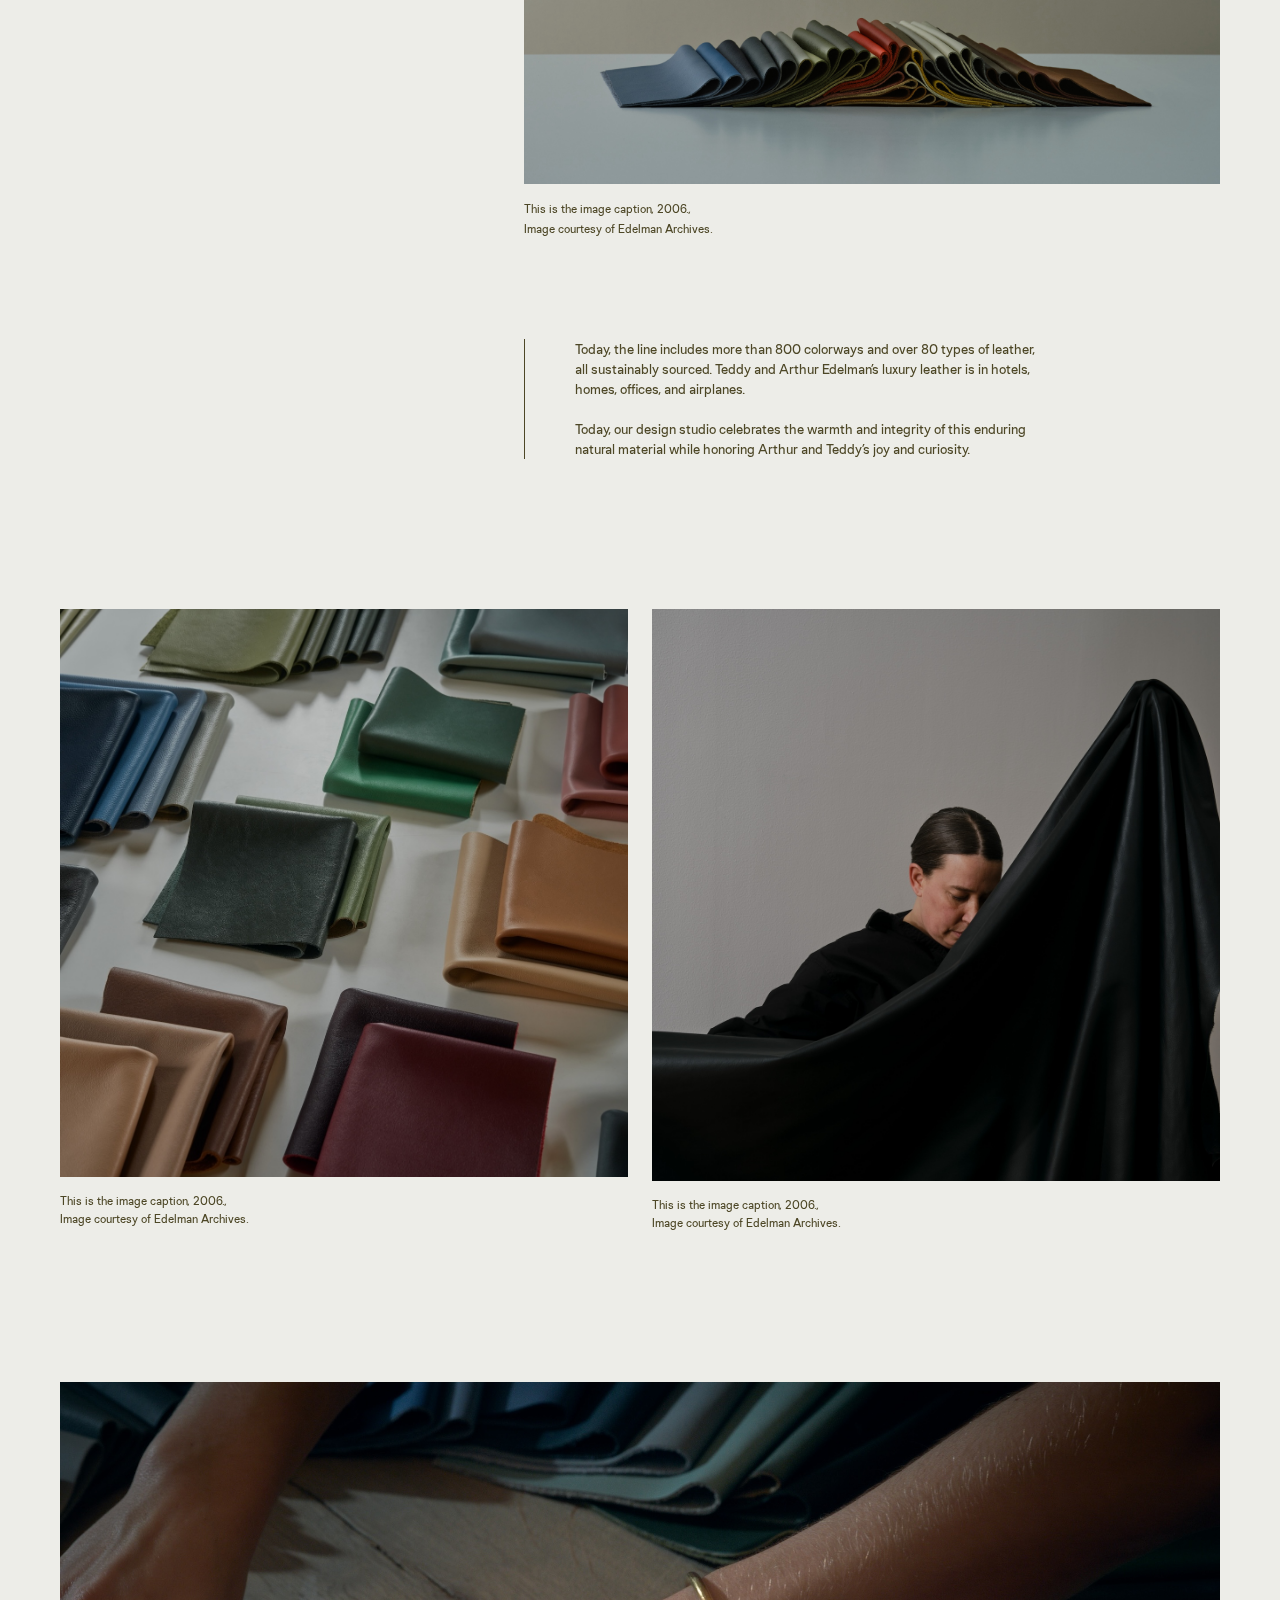
==== commit 356e60b2: "Add files via upload" ====
--- a/index.html
+++ b/index.html
@@ -453,7 +453,7 @@
                     </div>
                 </div>
 
-                <img class="full-width-img" src="images/CF063939.jpg">
+                <img class="full-width-img" src="images/nb-leather-tannery-2.jpg">
                 <p class="caption-black">This is the image caption, 2006.,<br>Image courtesy of Edelman Archives.</p>
                 <div class="section-header" id="four">
                     <h2>Craft of Leather</h2>
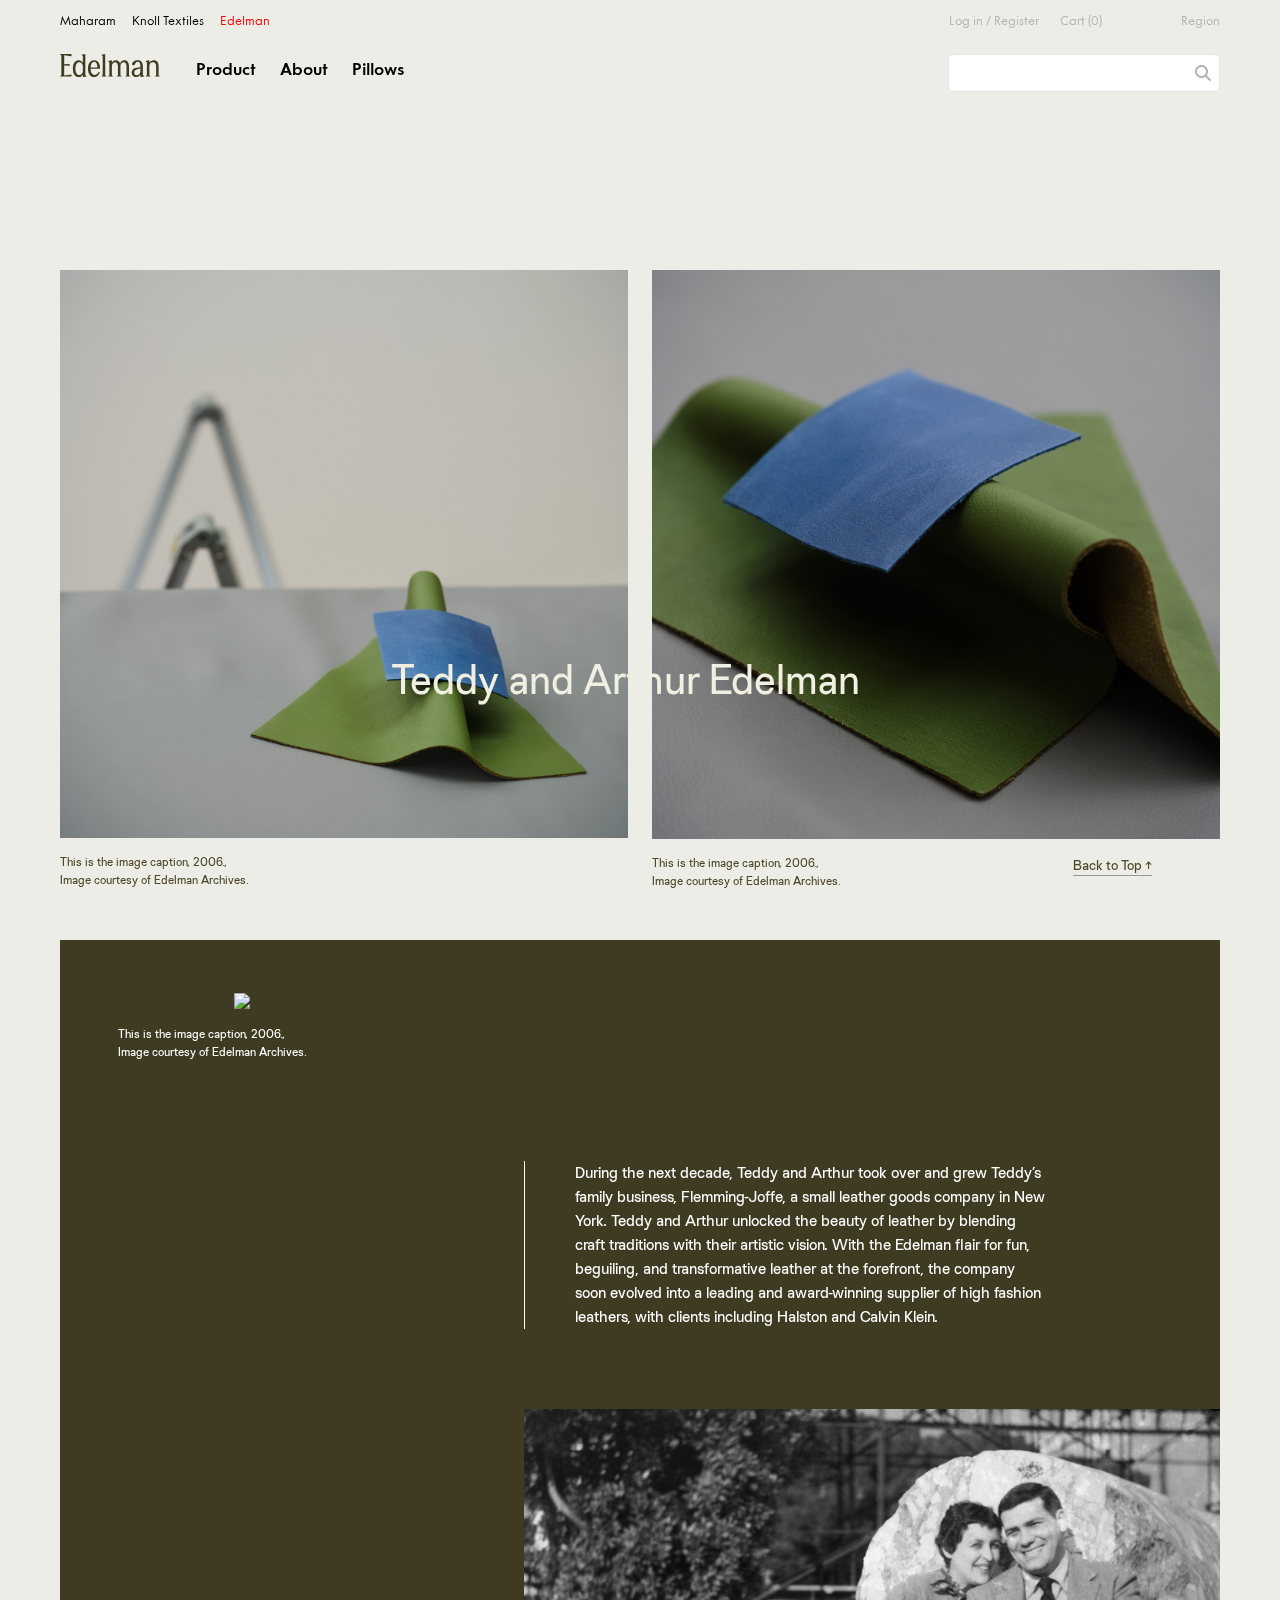
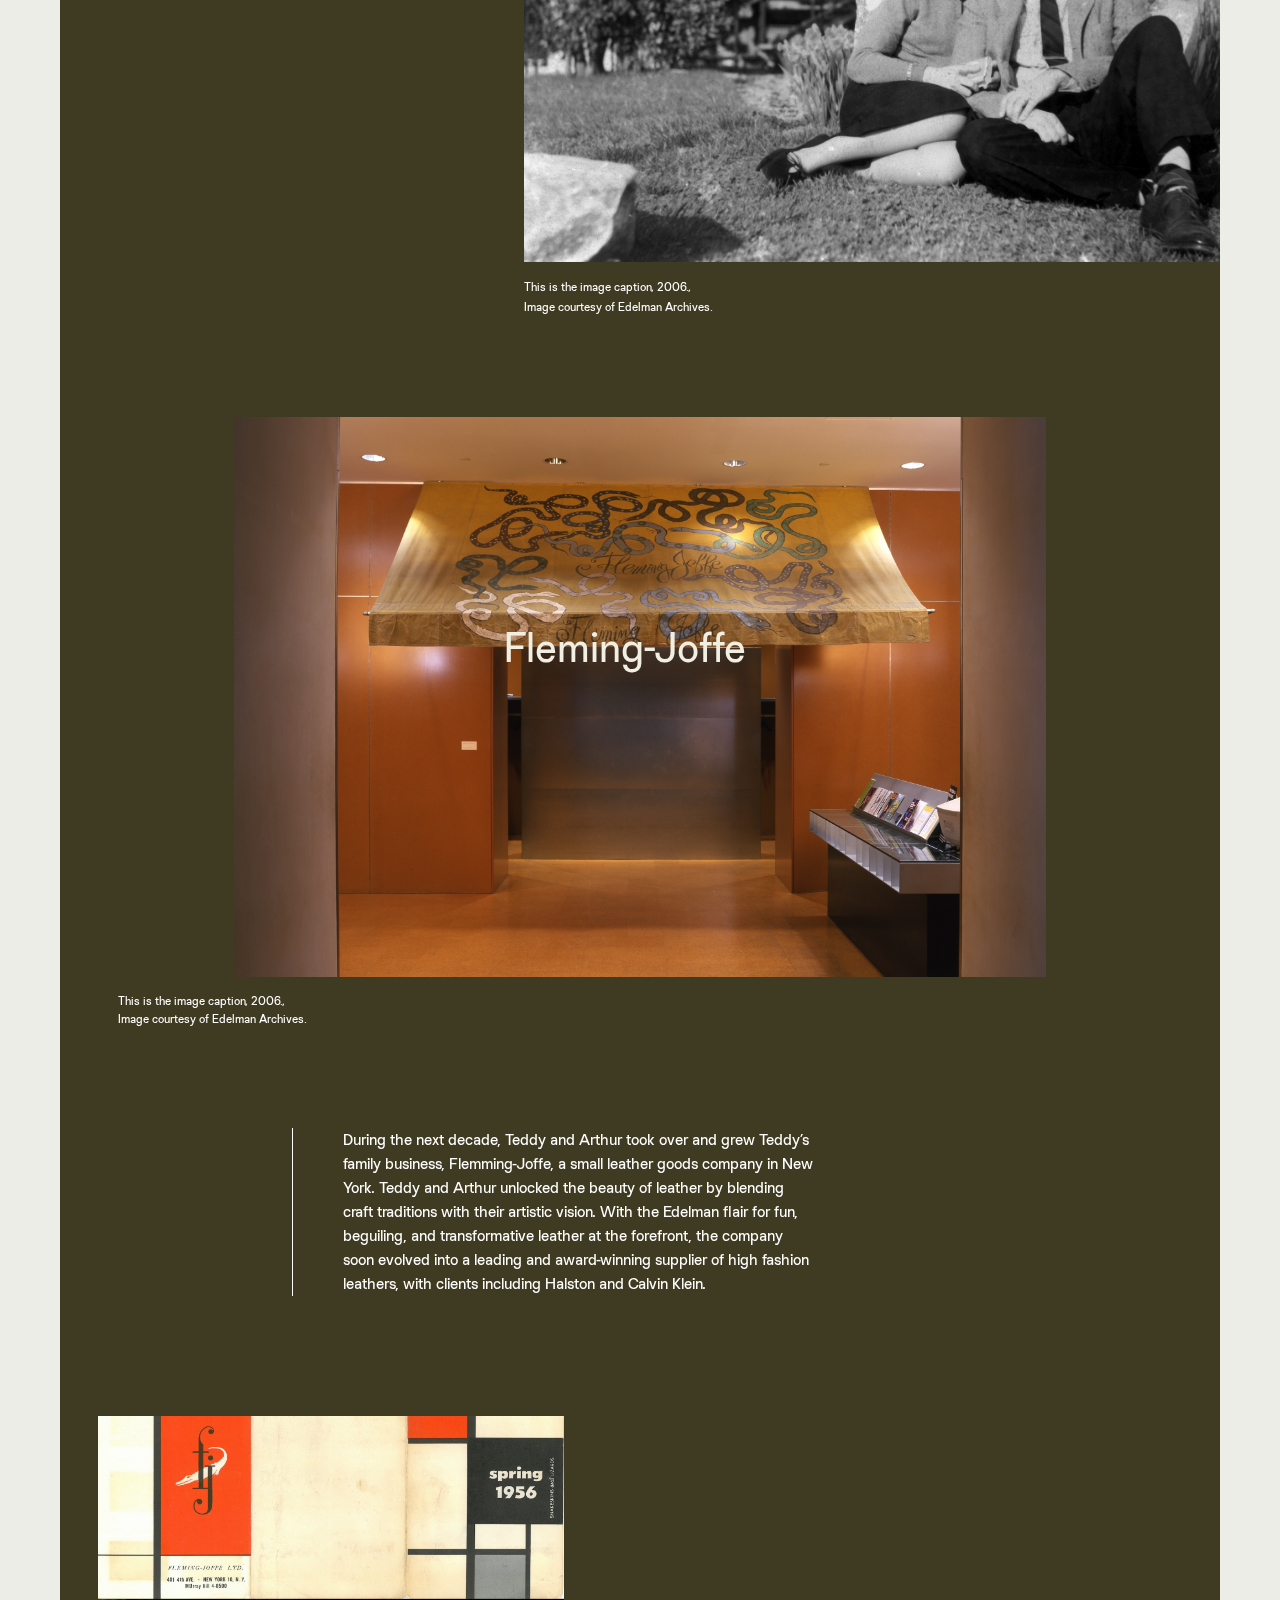
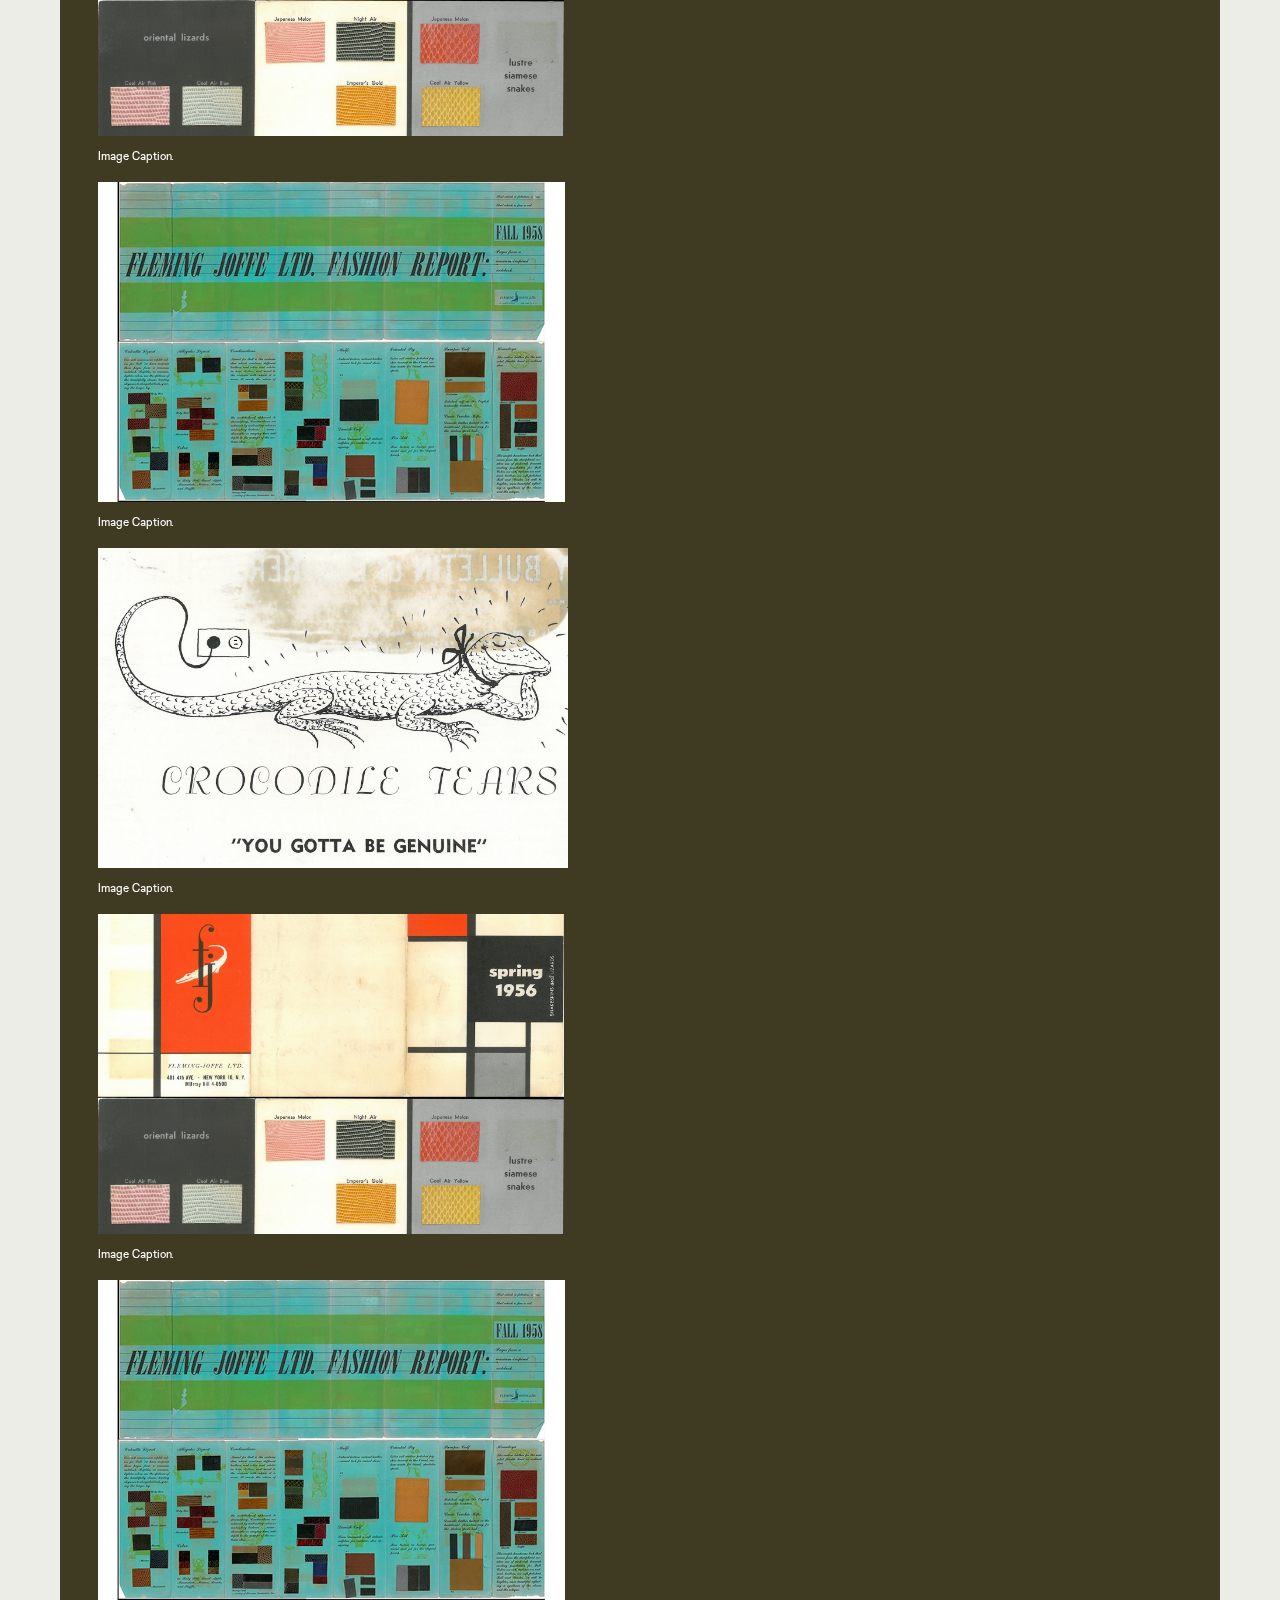
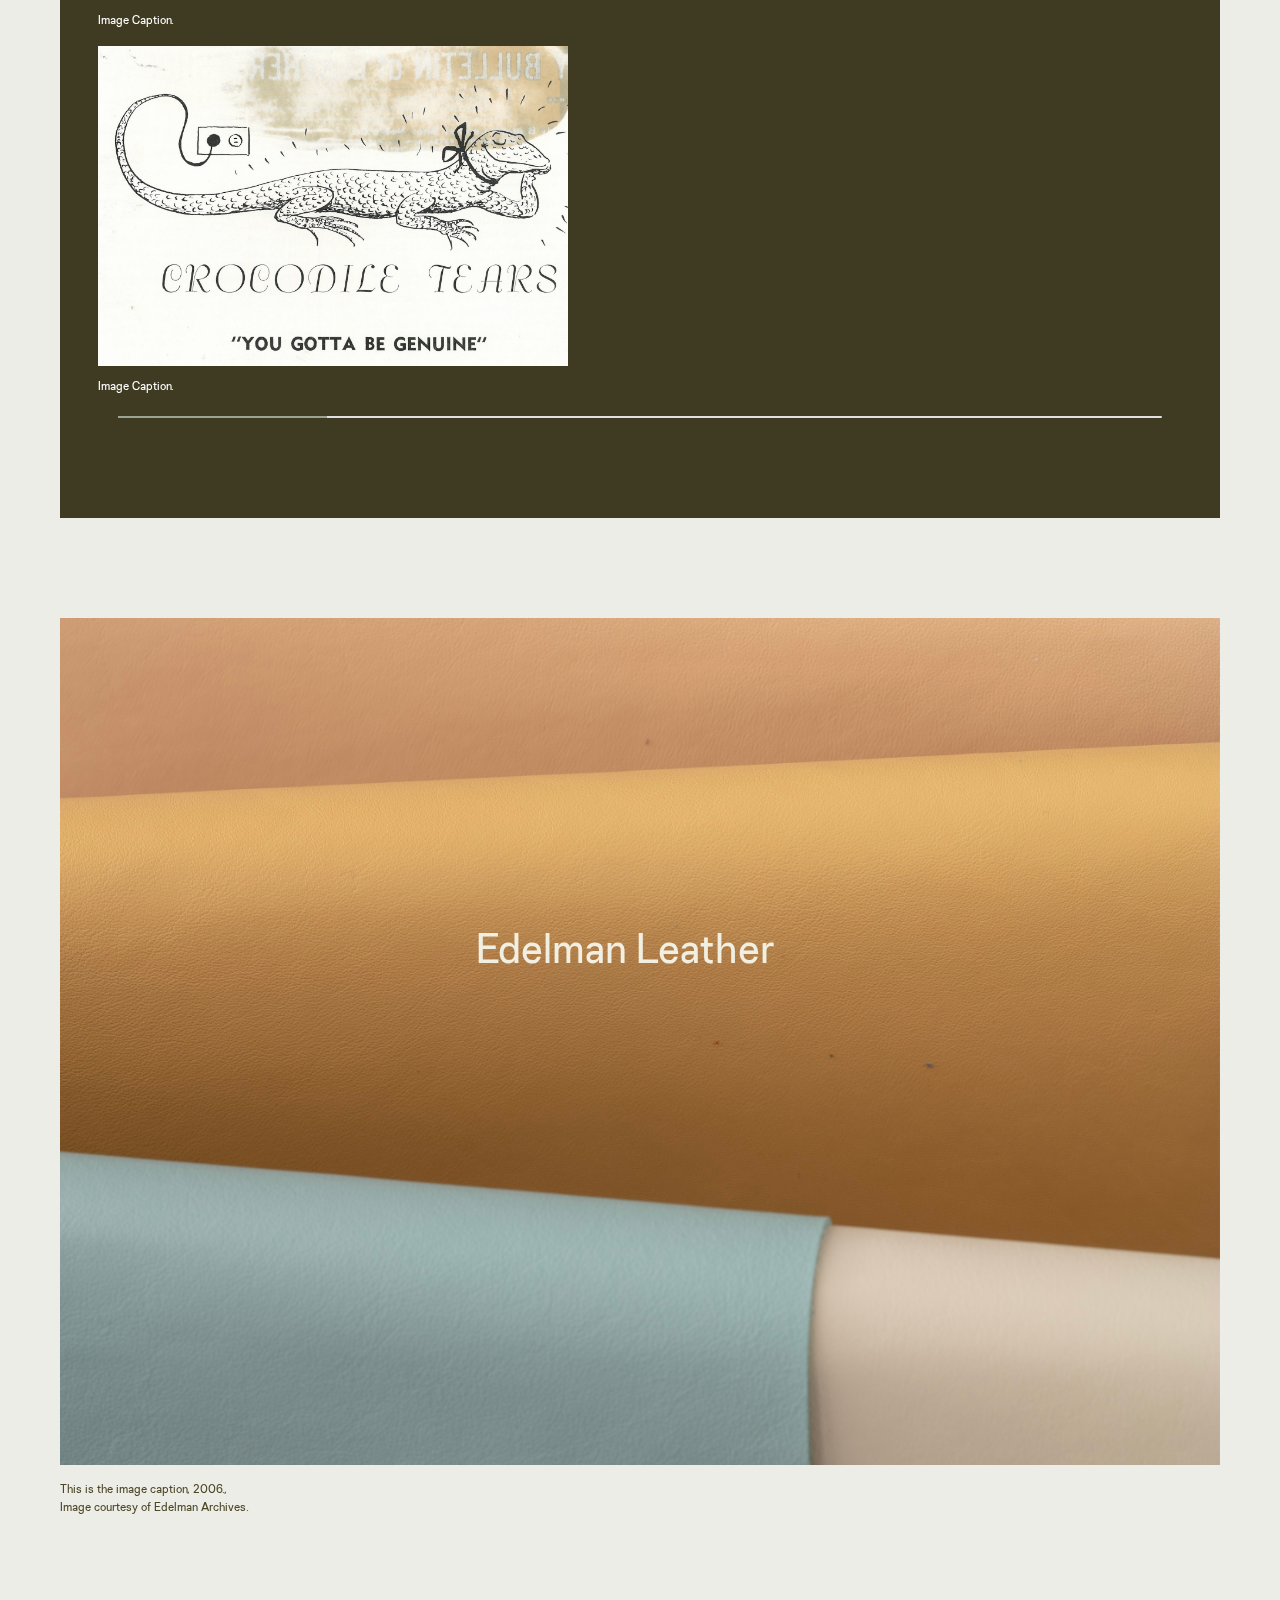
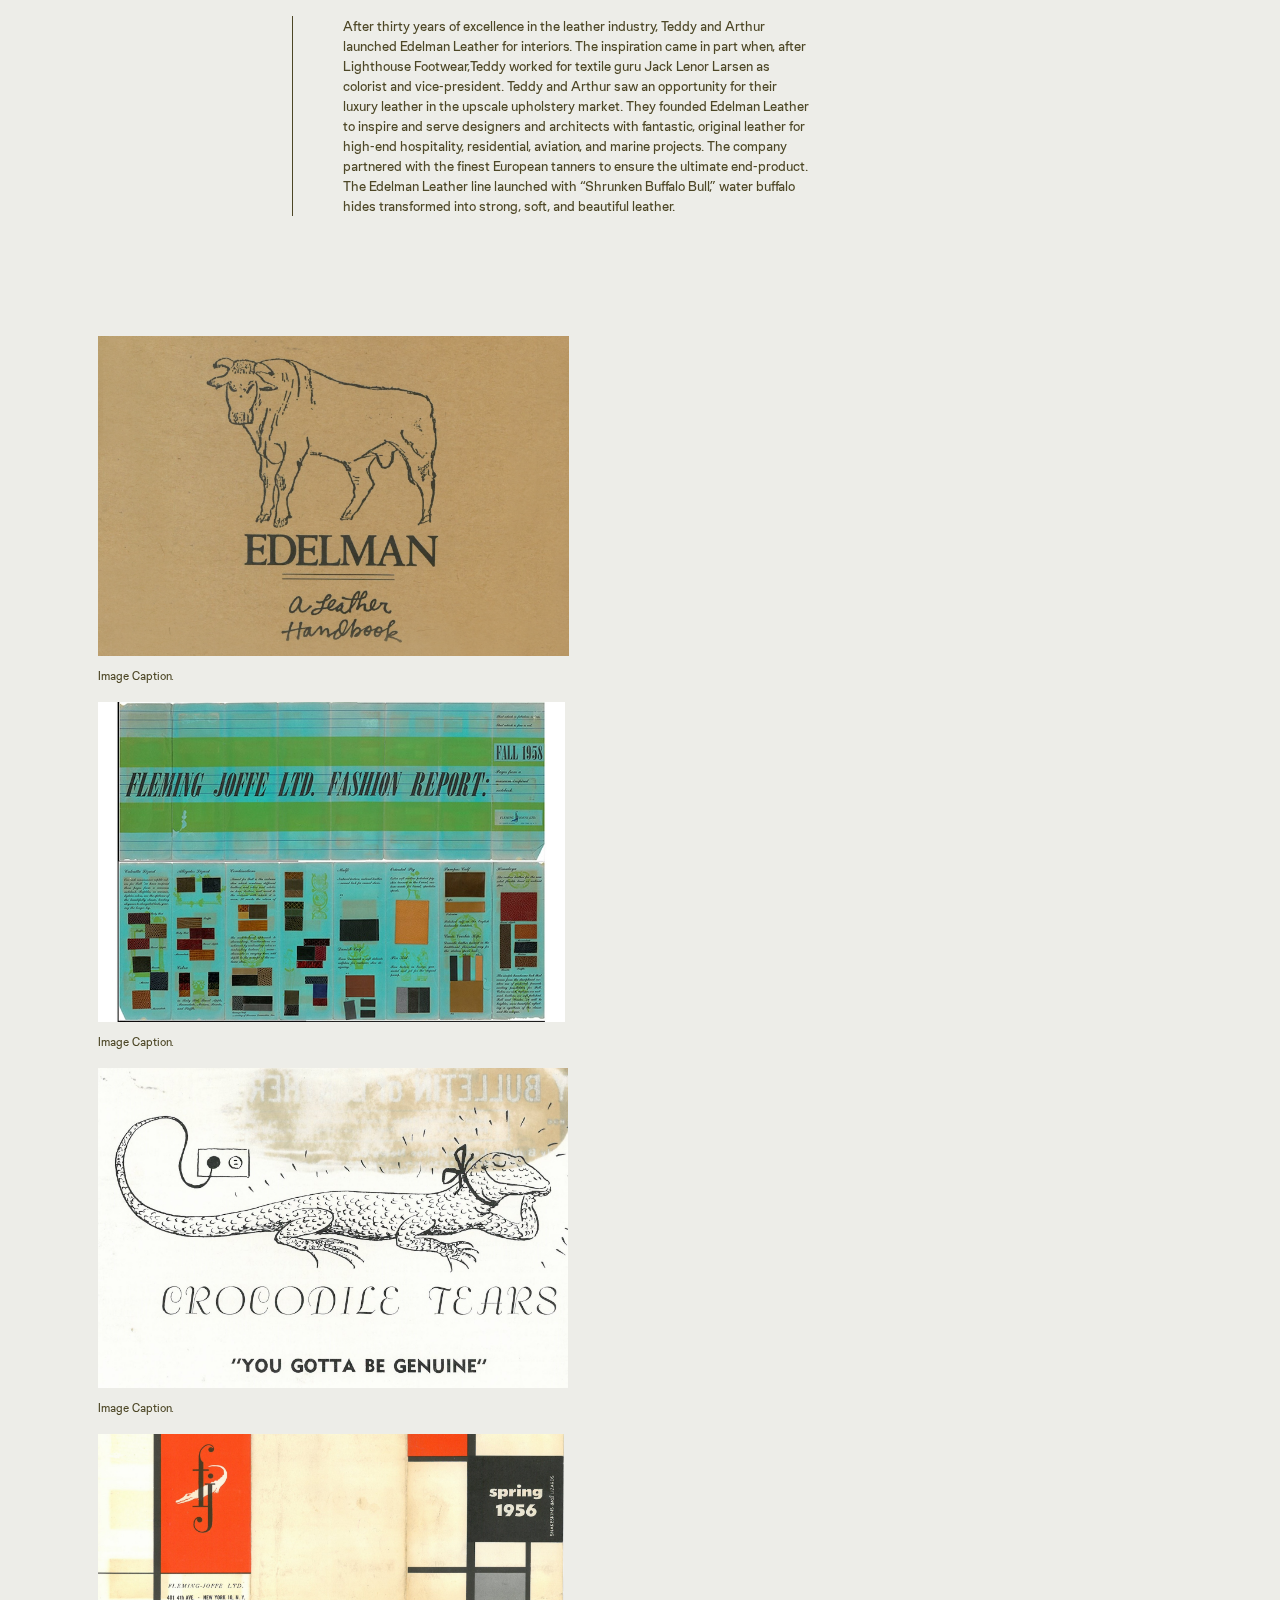
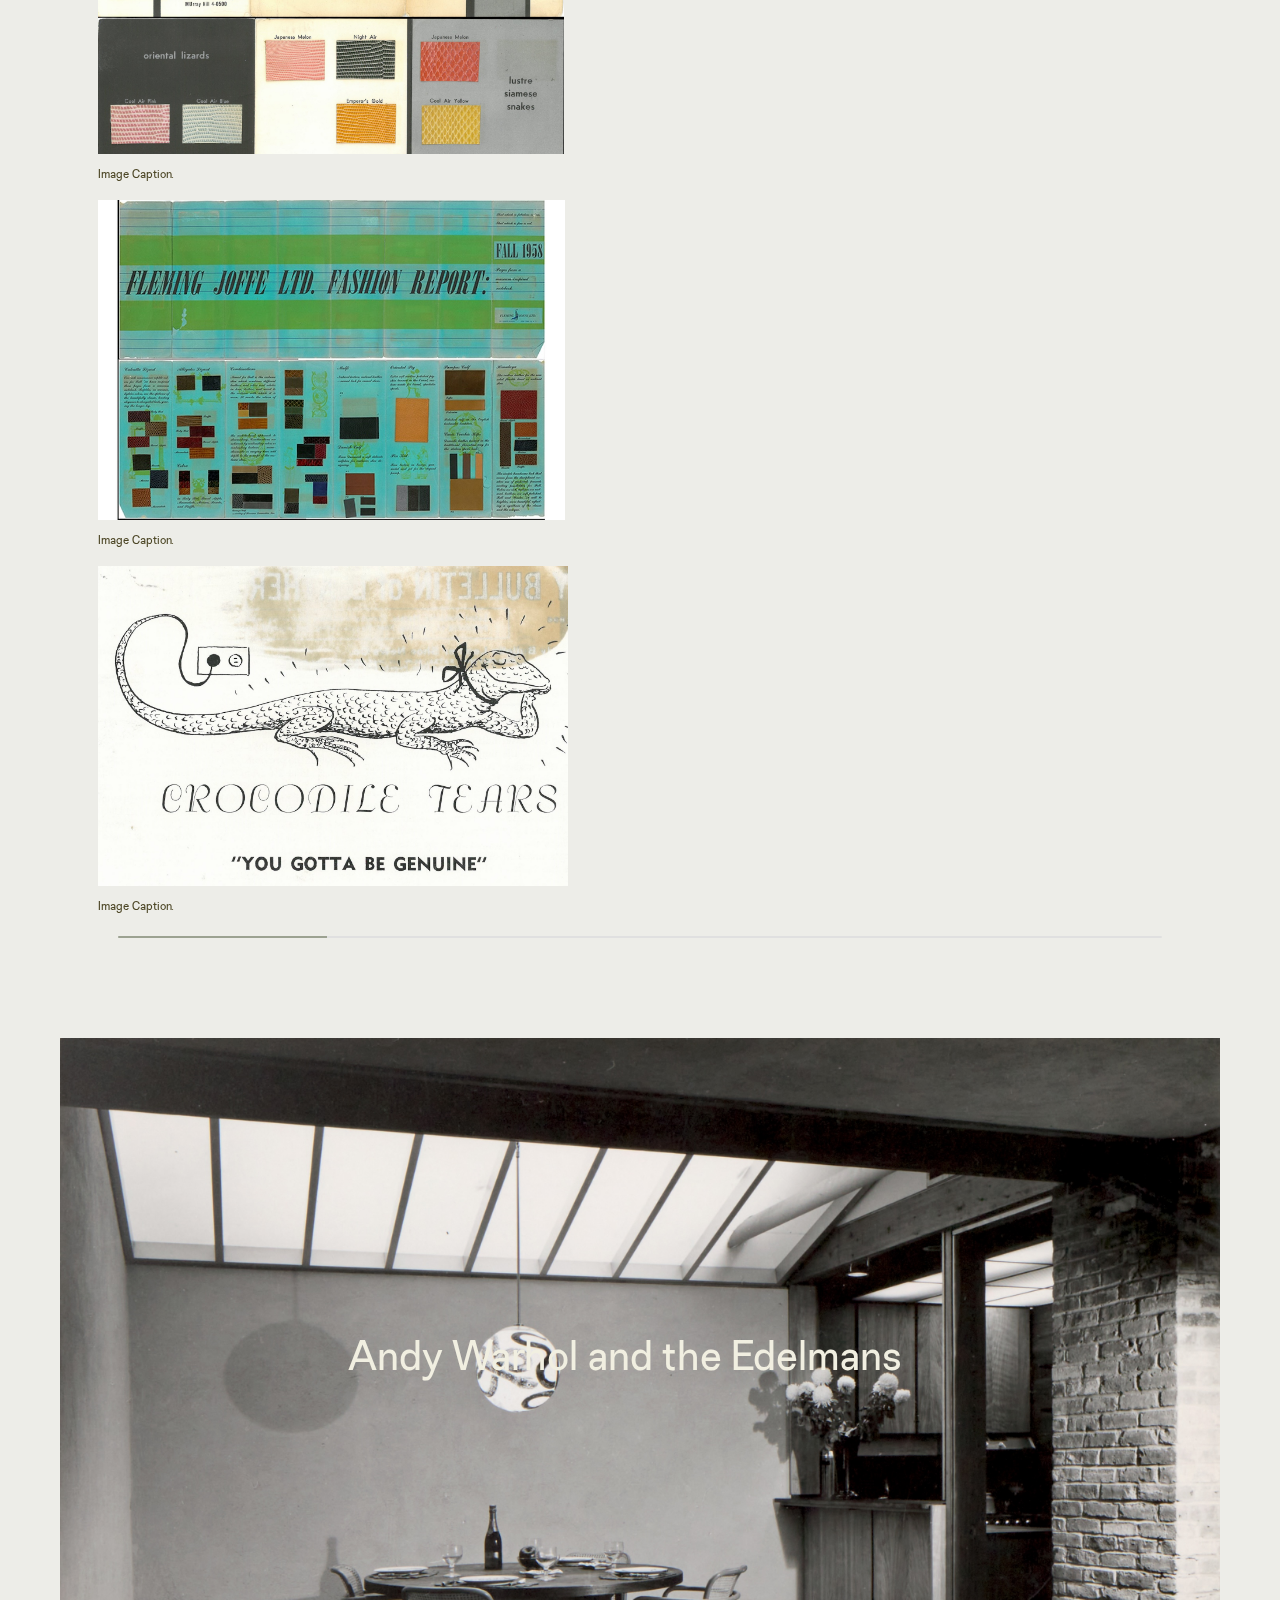
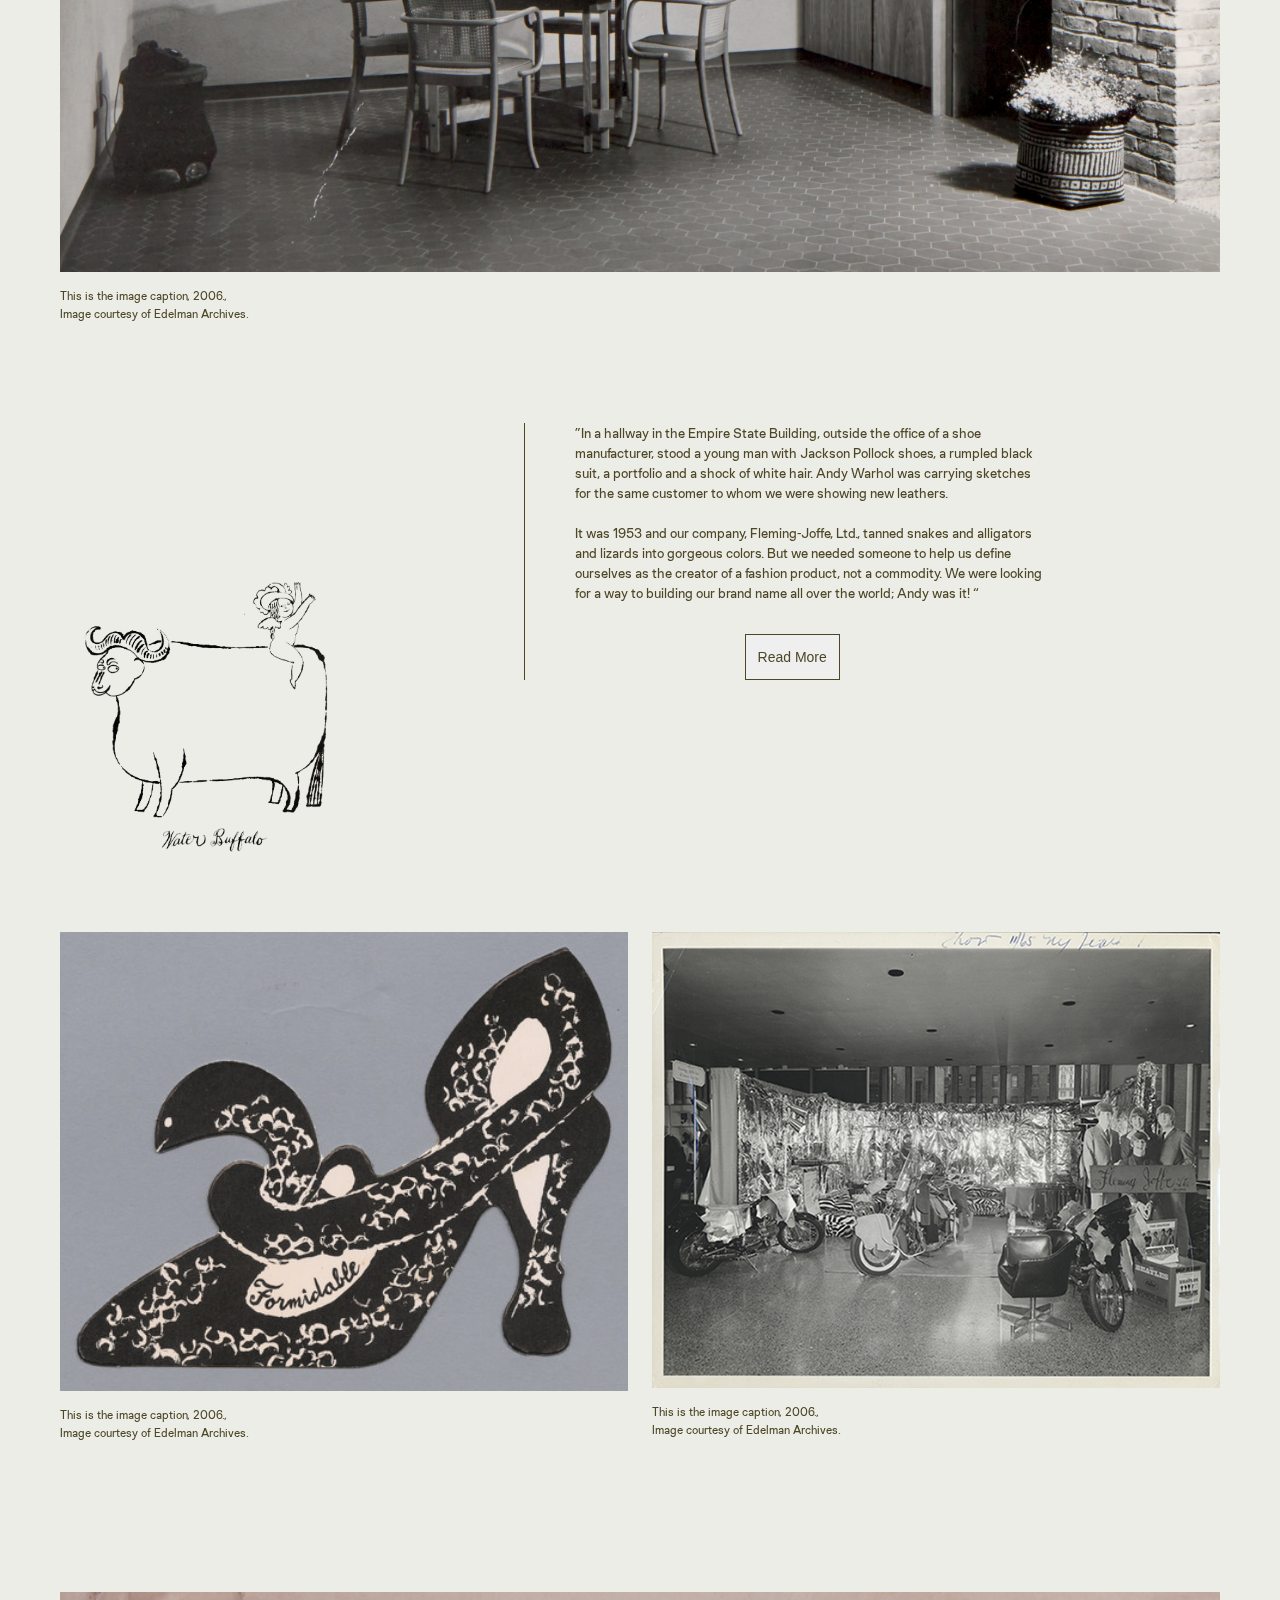
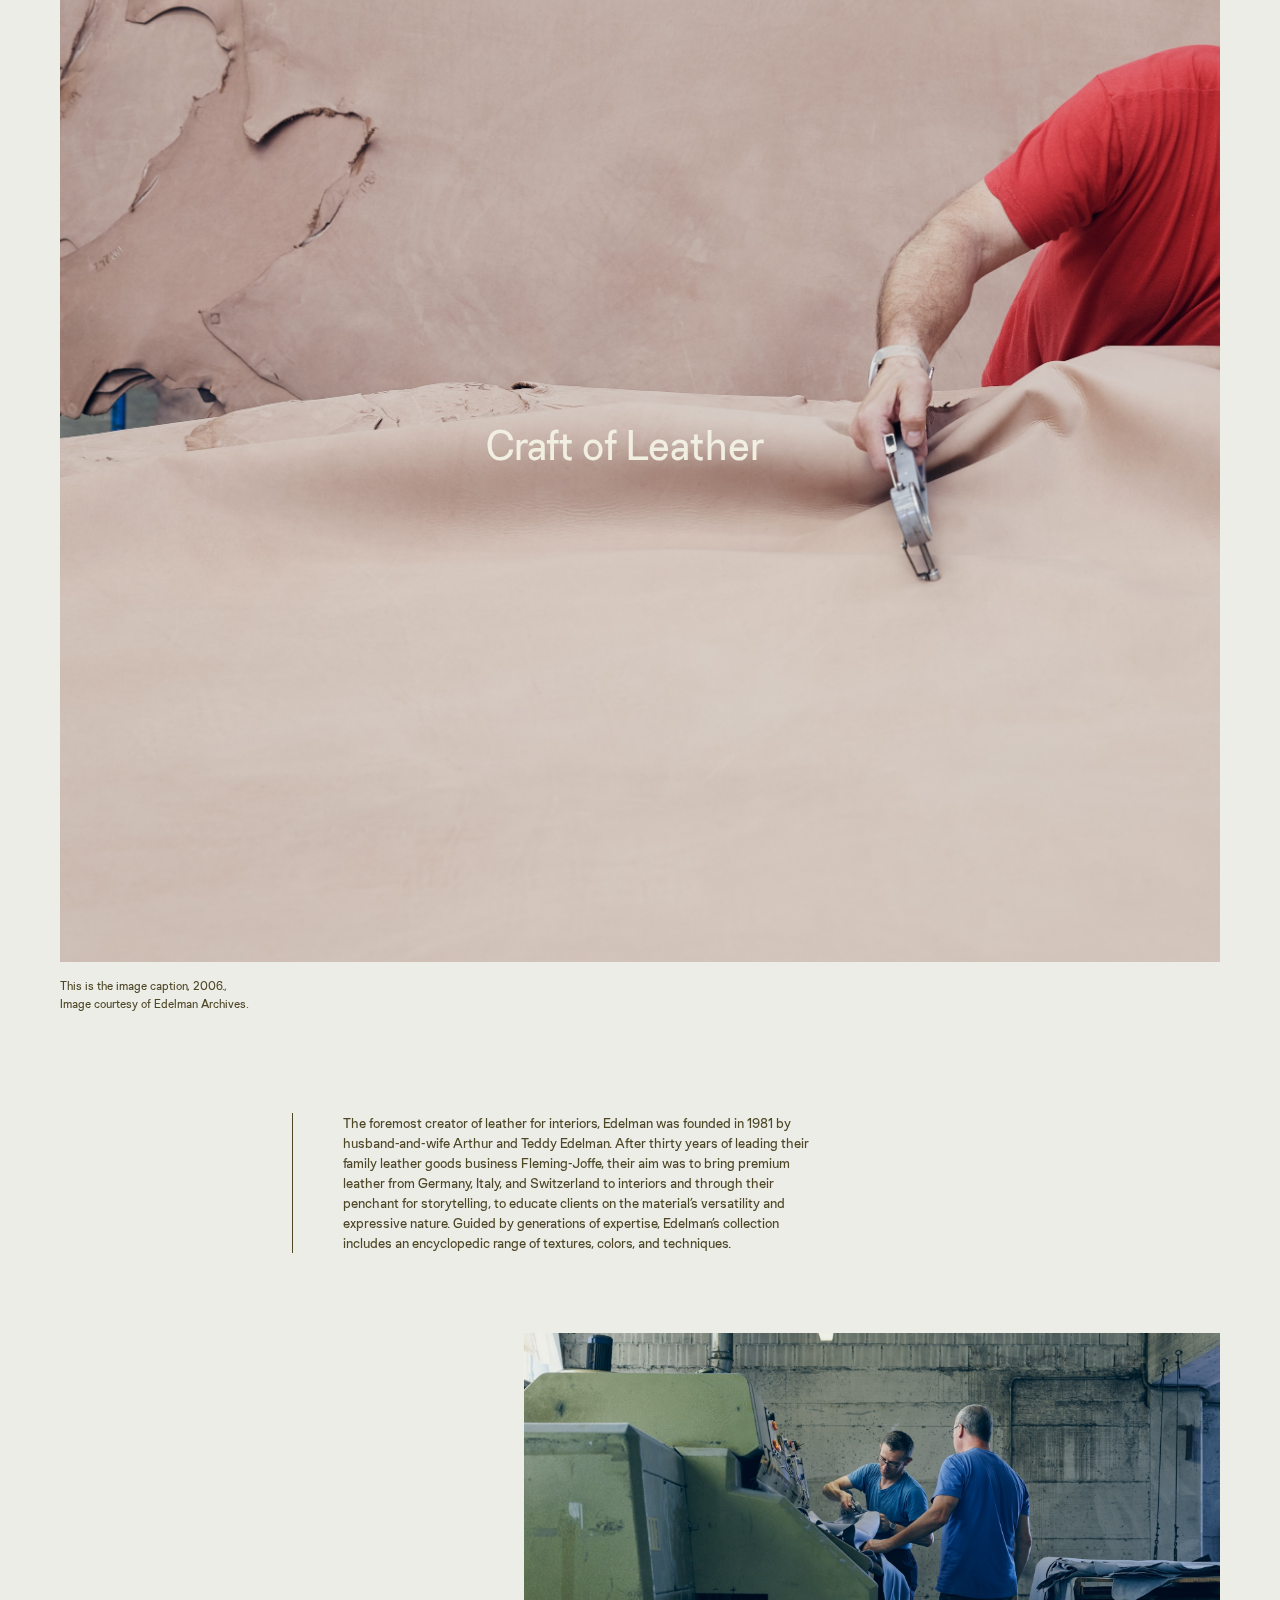
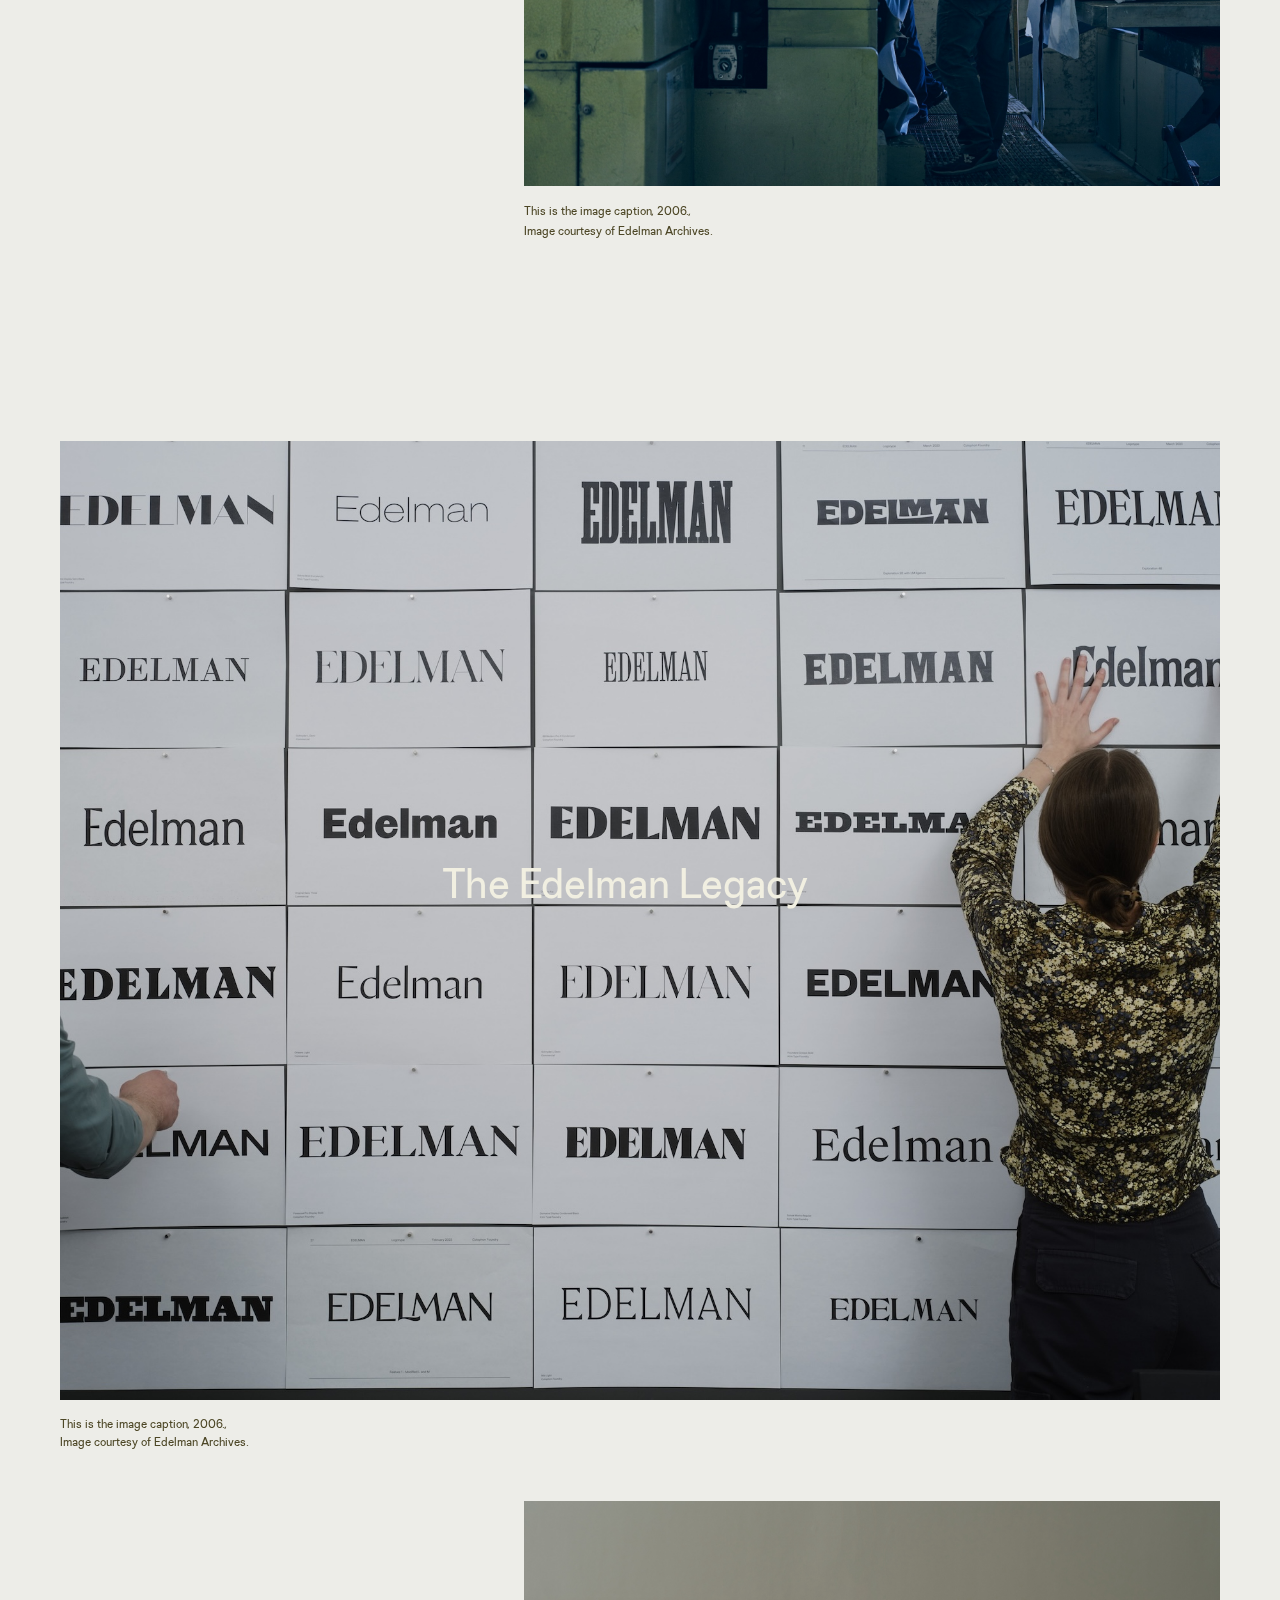
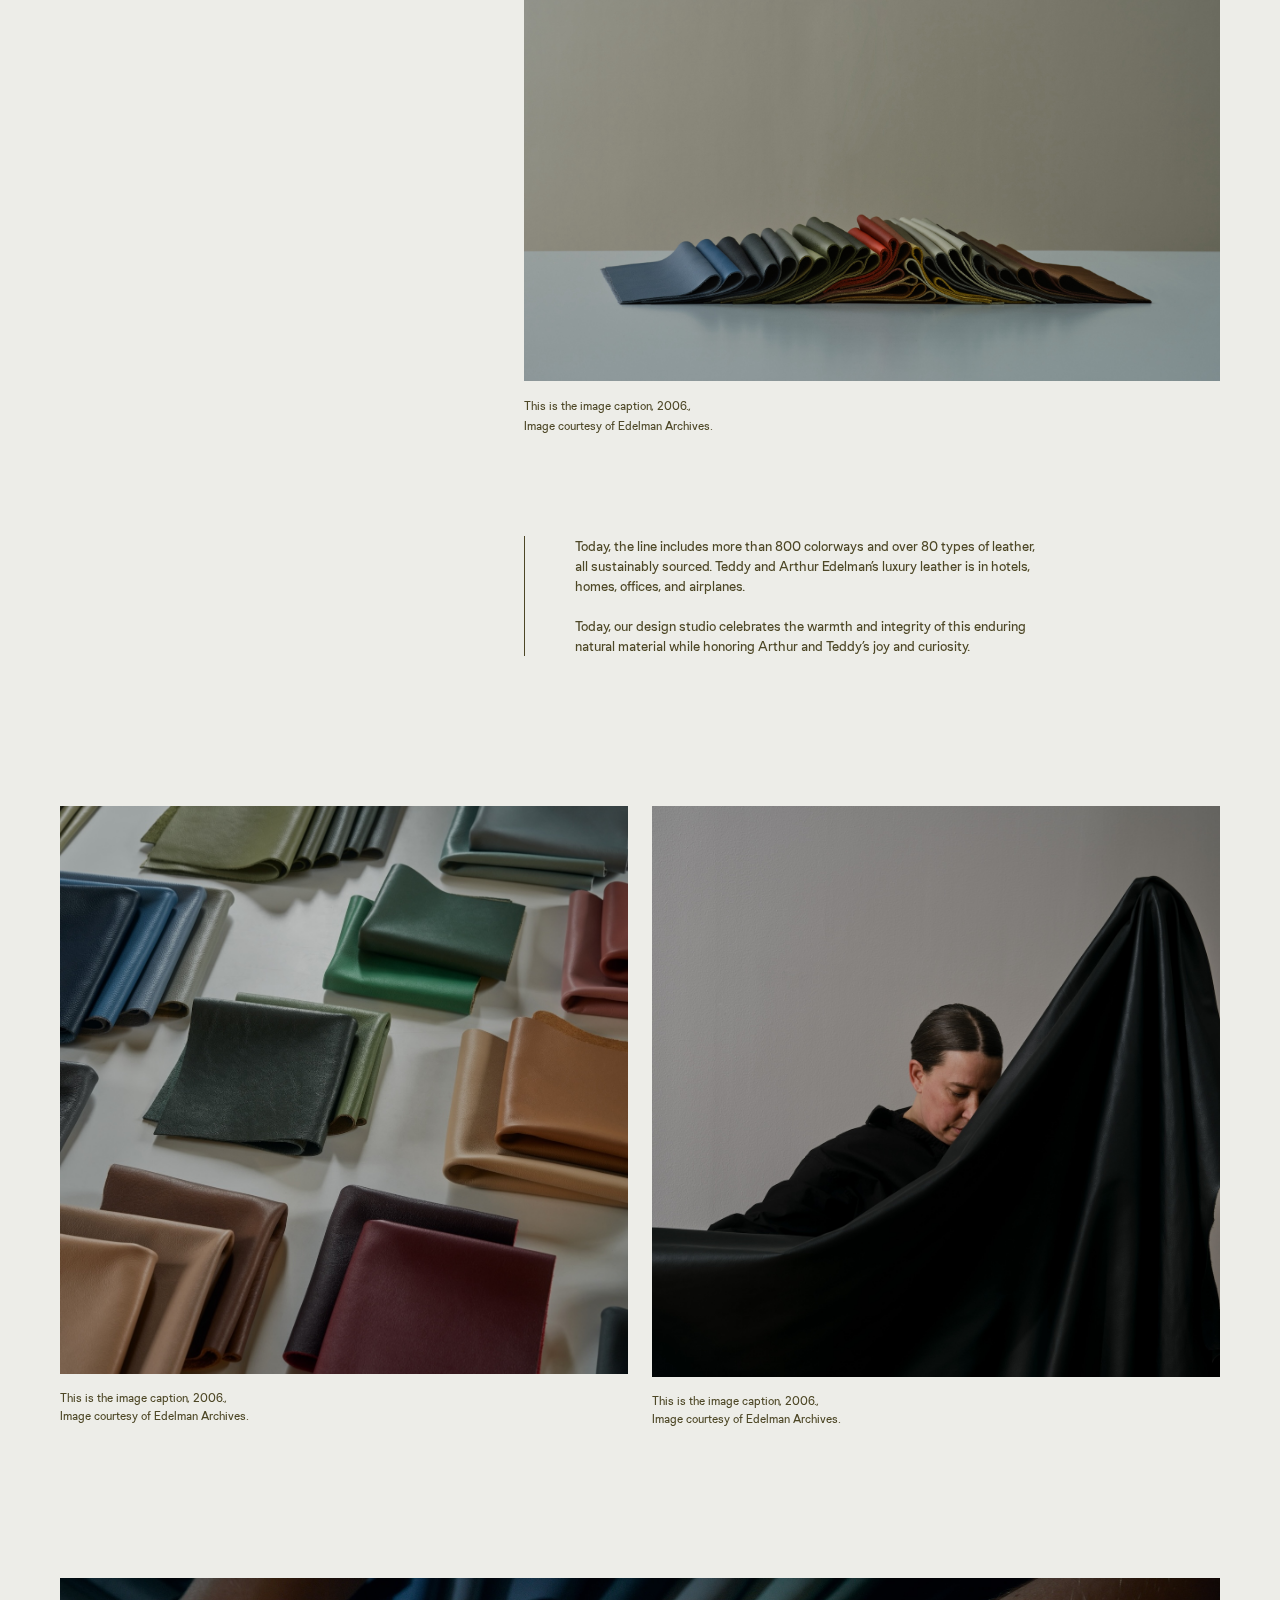
==== commit 911d3e87: "Add files via upload" ====
--- a/index.html
+++ b/index.html
@@ -453,7 +453,7 @@
                     </div>
                 </div>
 
-                <img class="full-width-img" src="images/nb-leather-tannery-2.jpg">
+                <img class="full-width-img" src="images/nb-leather-tannery.jpg">
                 <p class="caption-black">This is the image caption, 2006.,<br>Image courtesy of Edelman Archives.</p>
                 <div class="section-header" id="four">
                     <h2>Craft of Leather</h2>
--- a/css/overview.css
+++ b/css/overview.css
@@ -6,6 +6,7 @@
 
 .full-width-img{
     width: 100%;
+    height: 40%;
     margin-left: 0%;
     margin-bottom: 0px;
     margin-top: 100px;
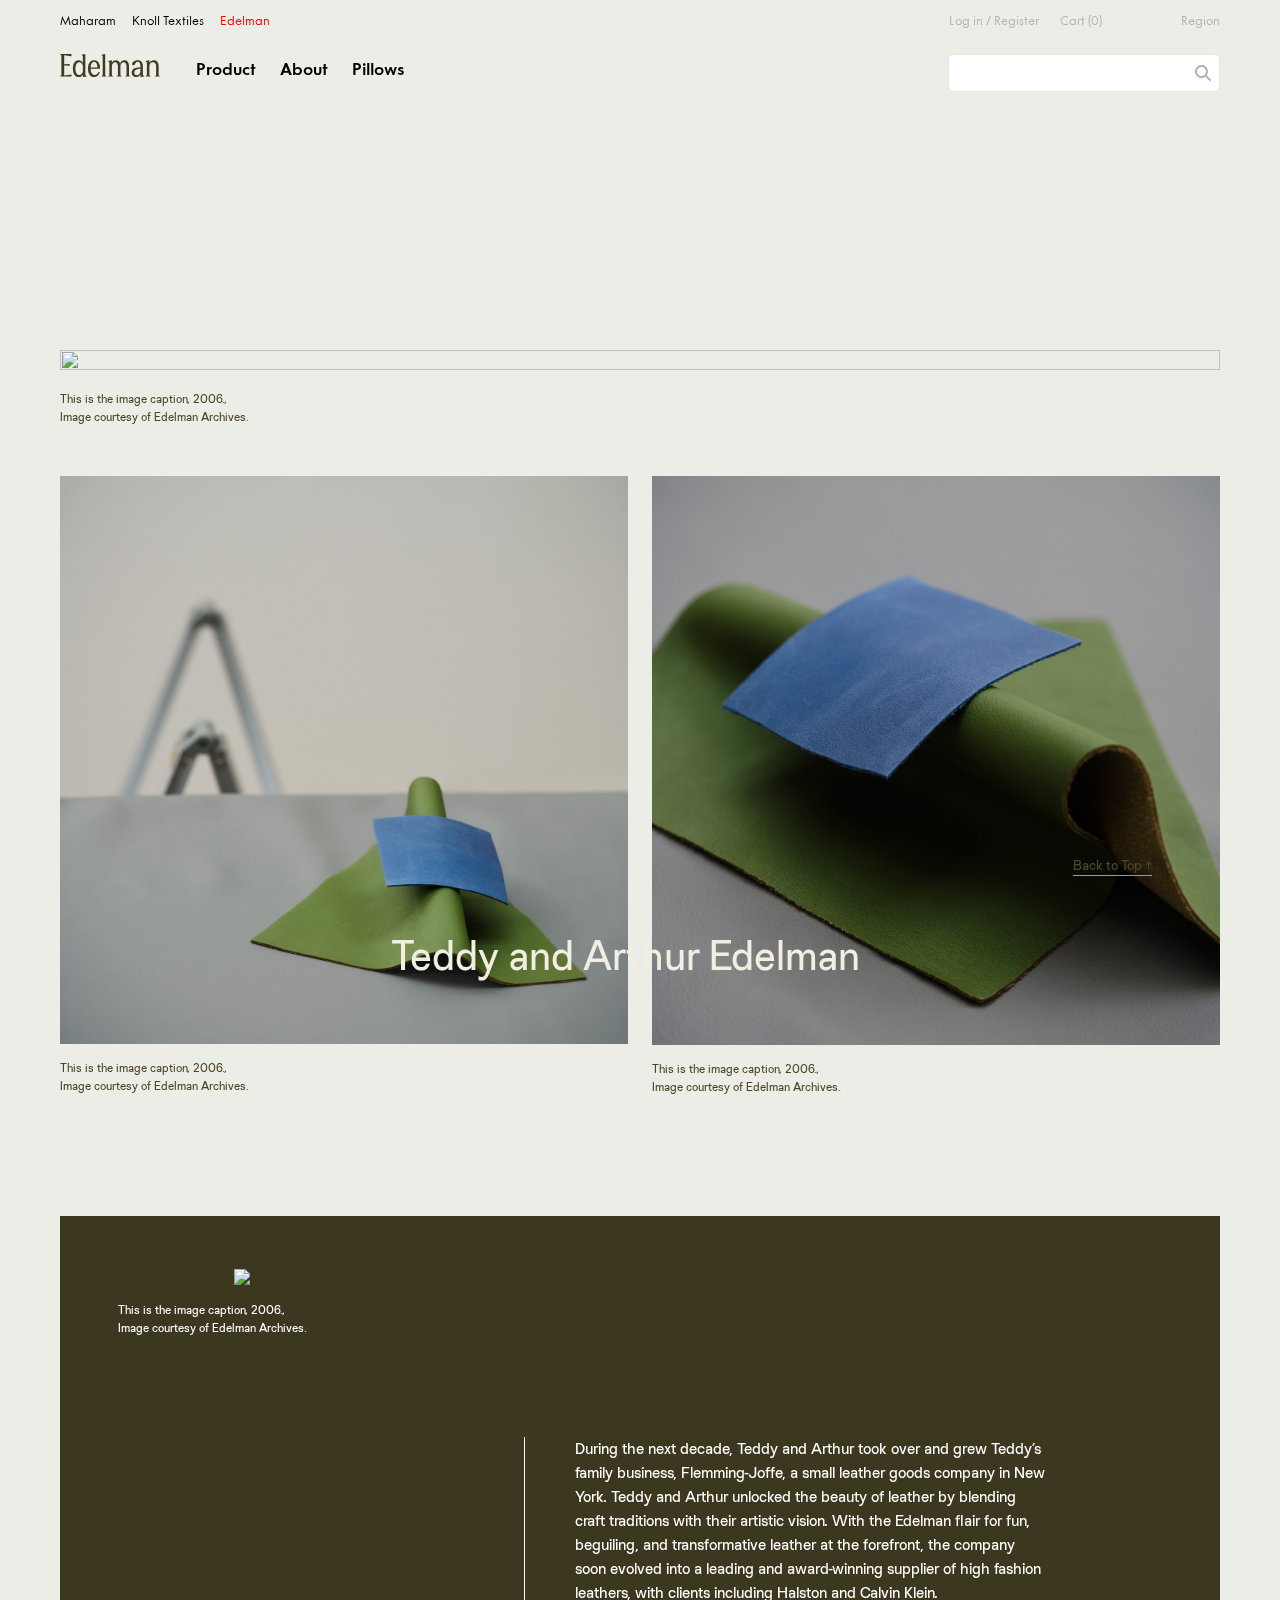
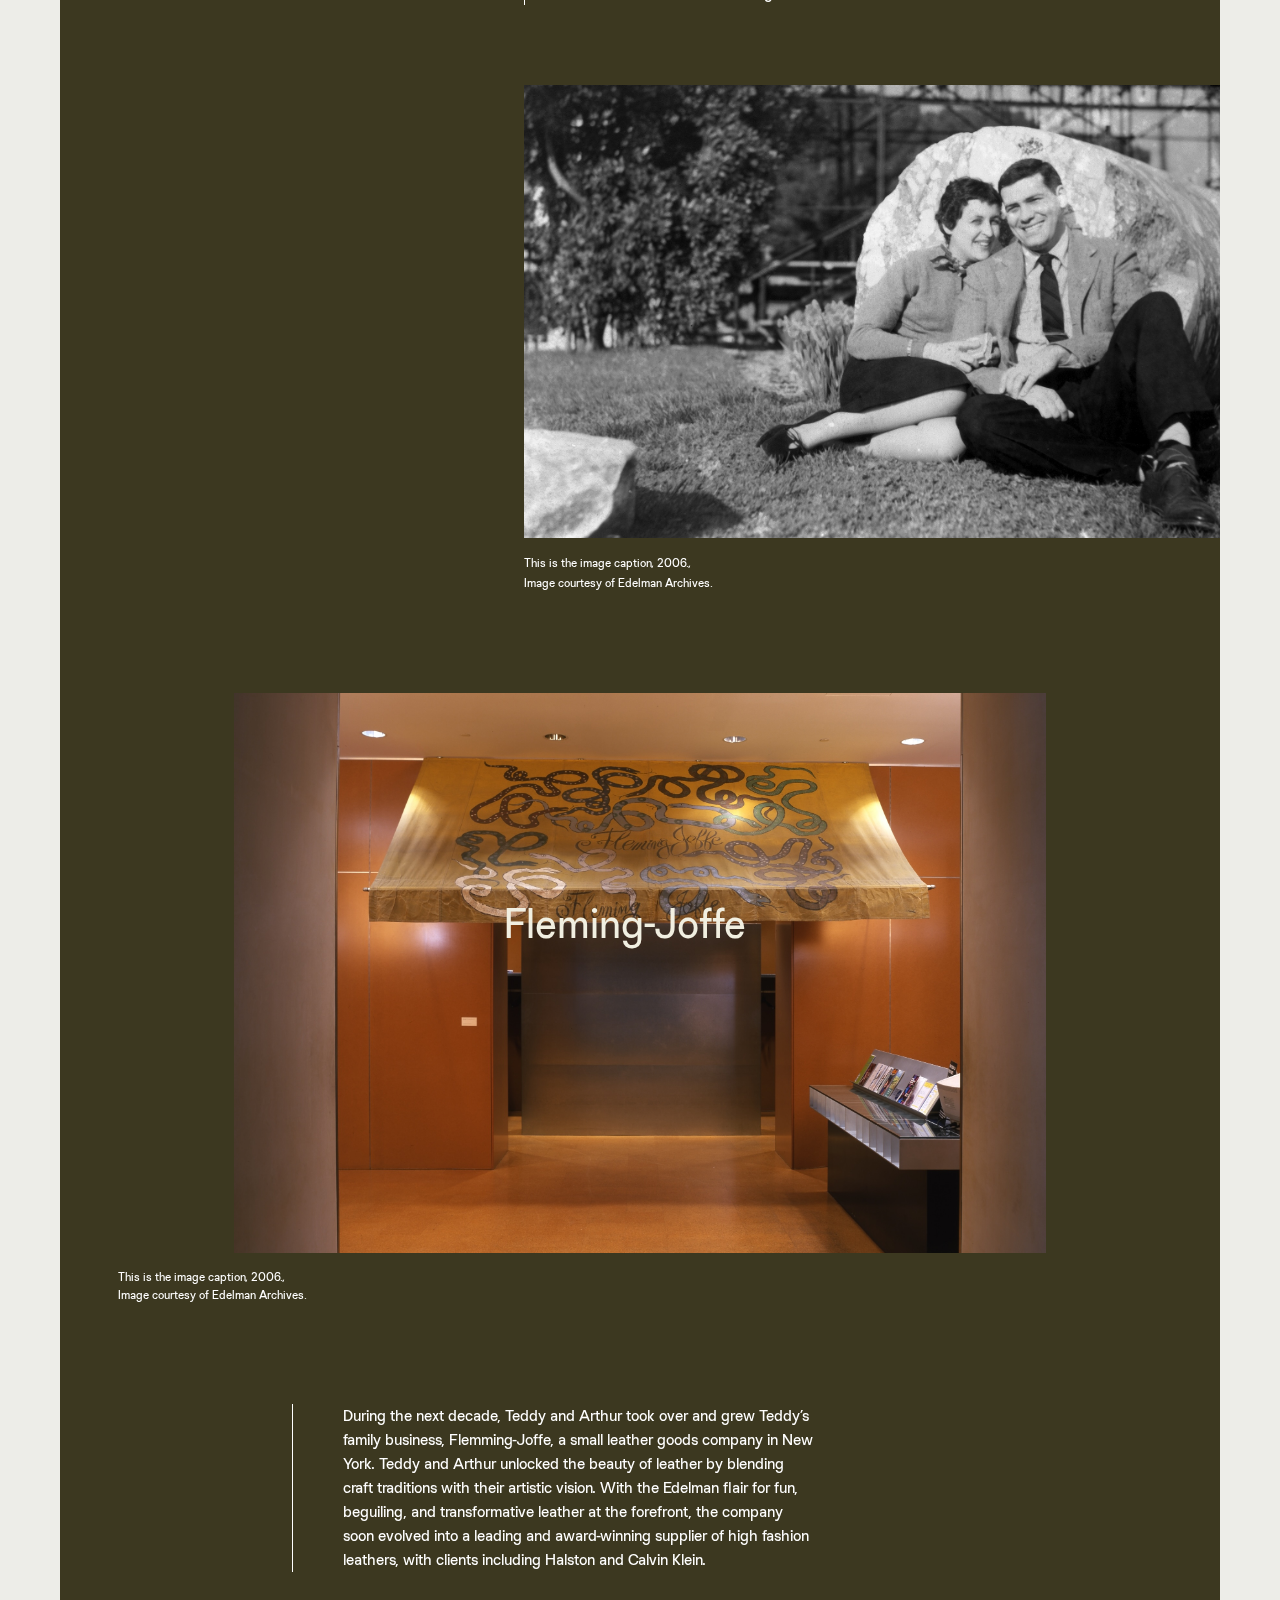
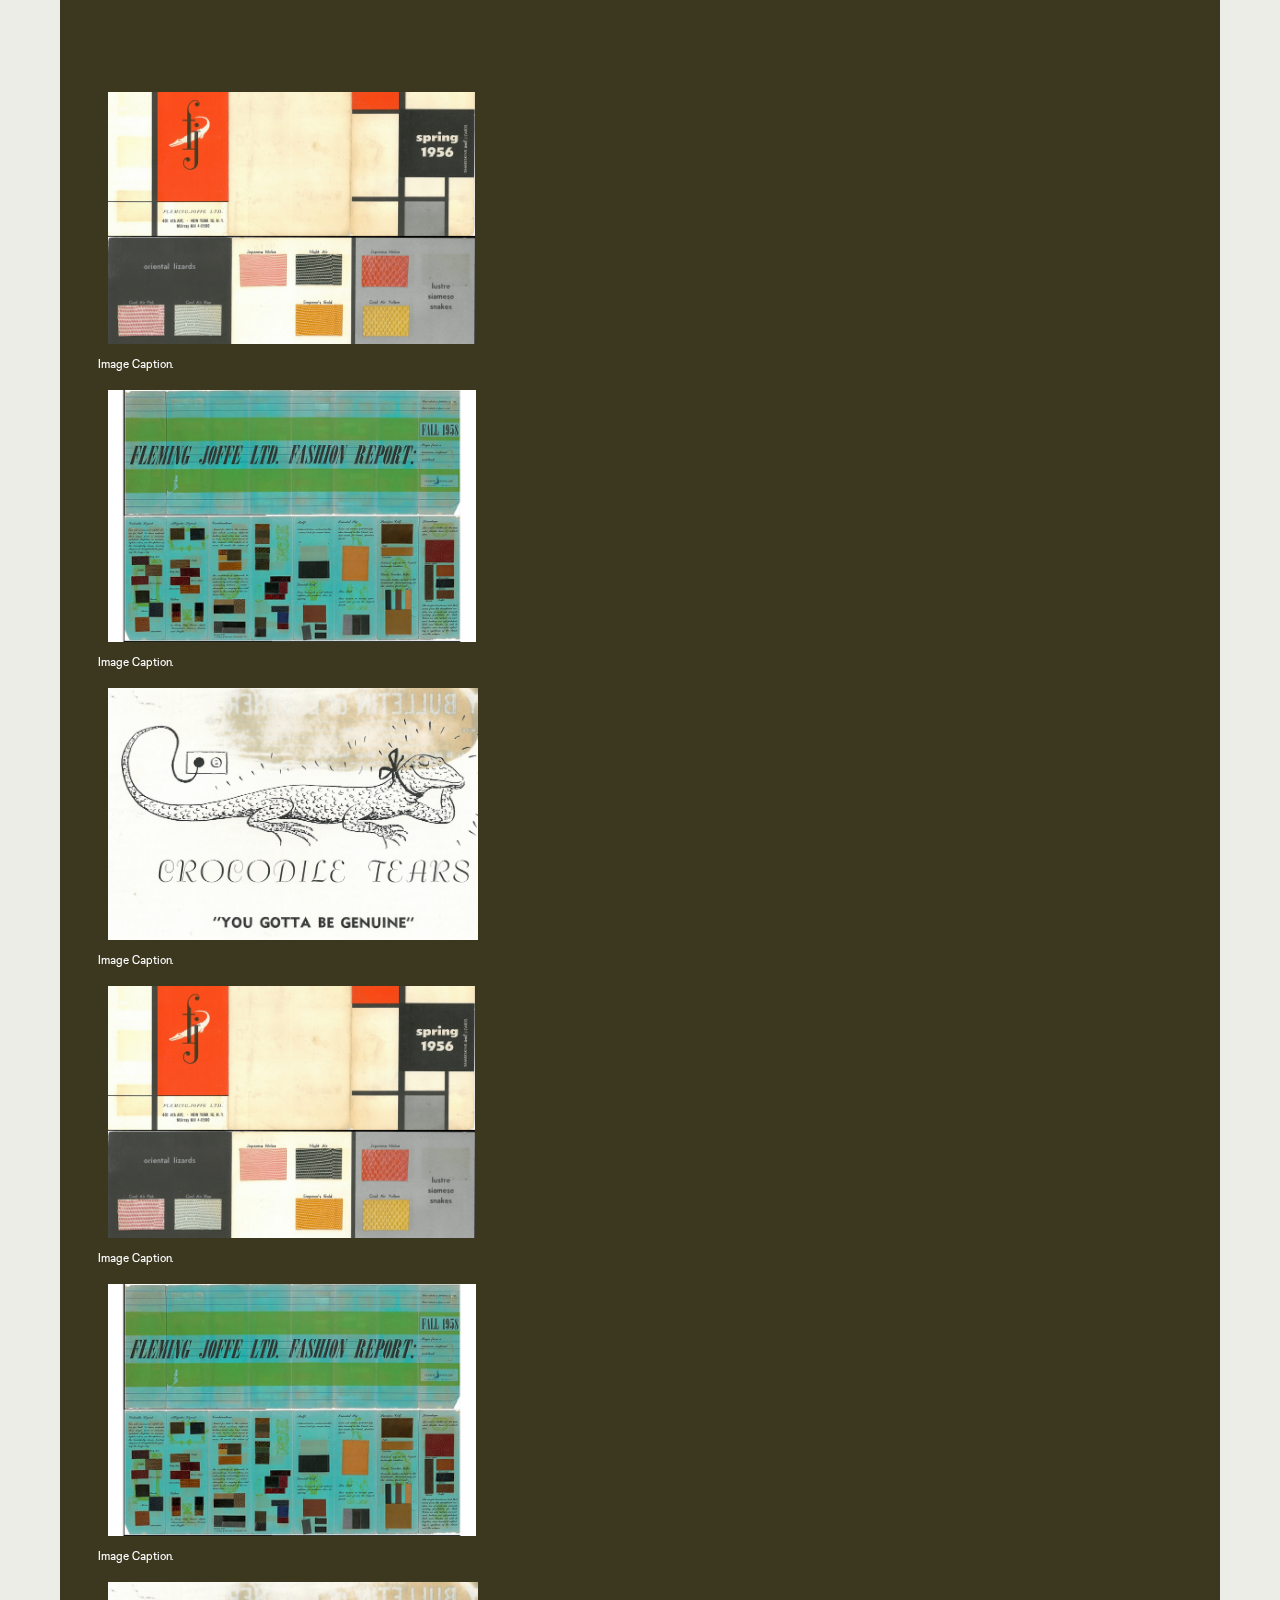
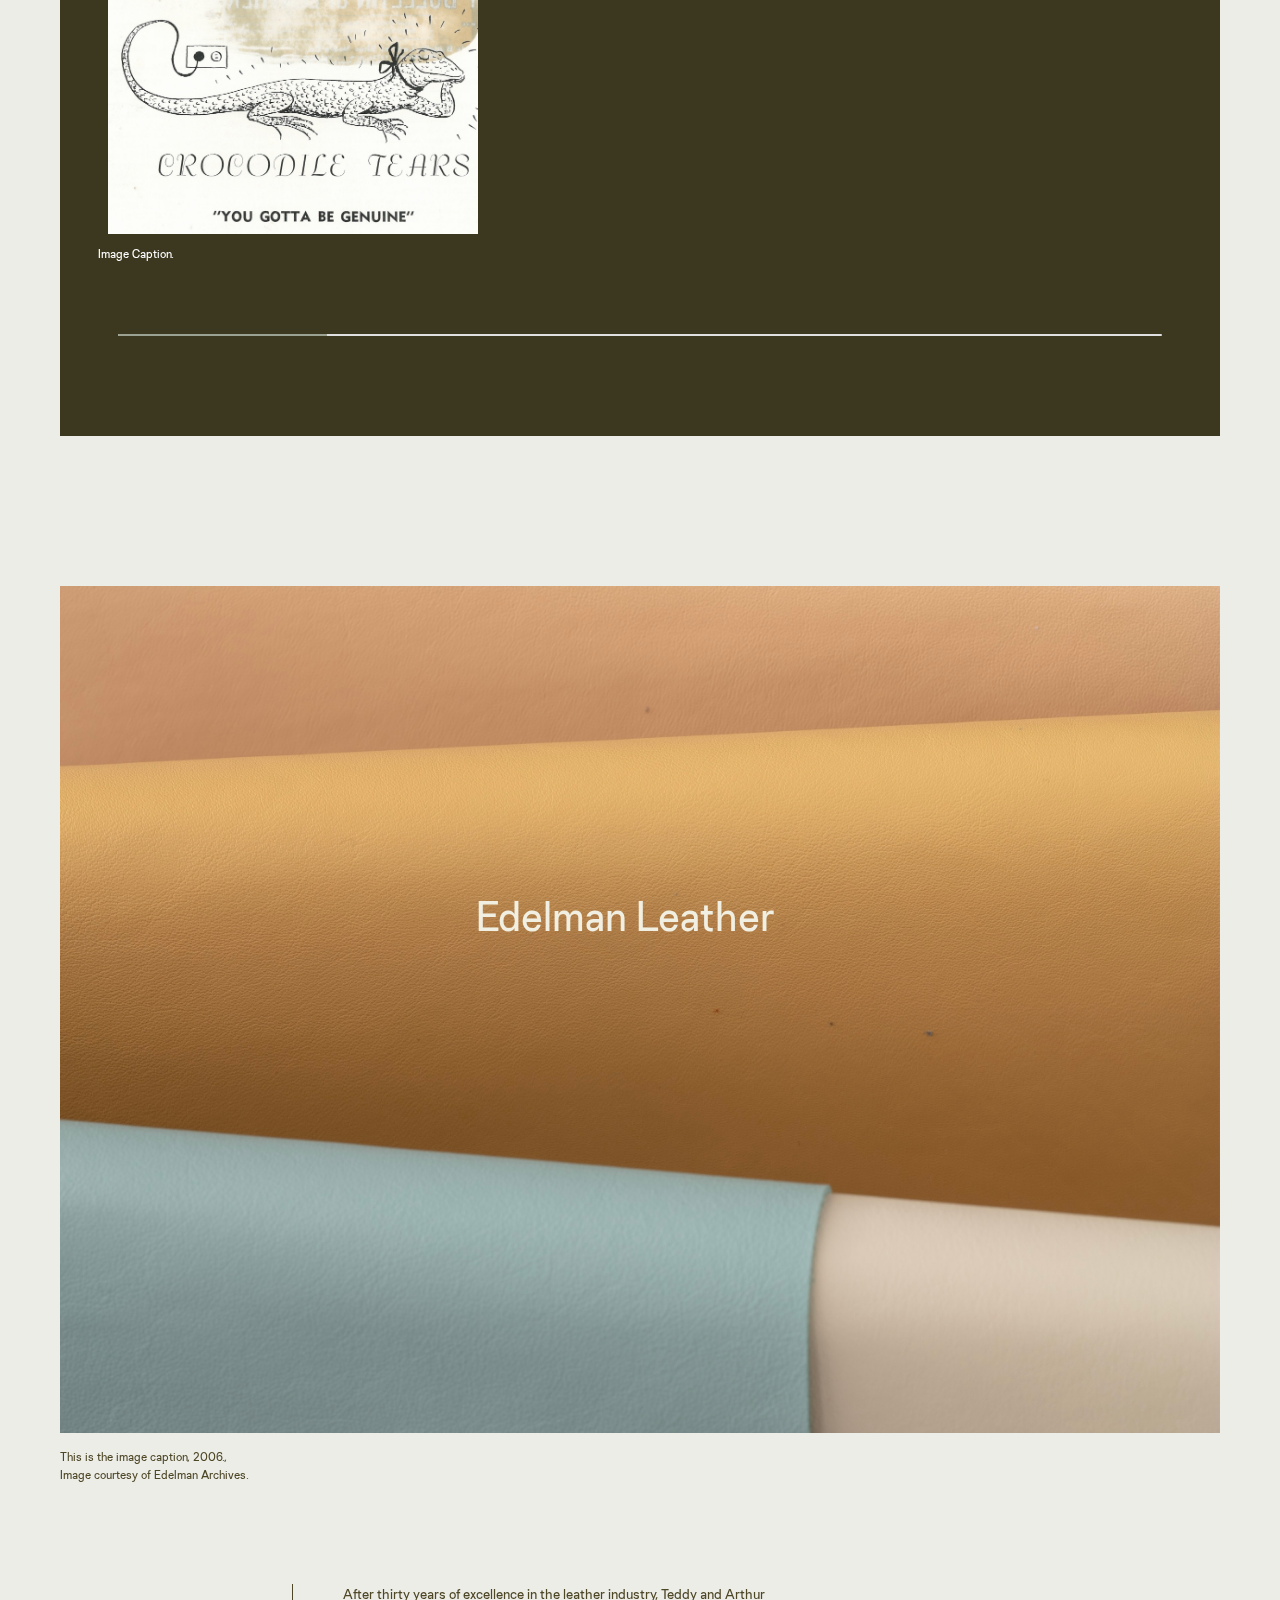
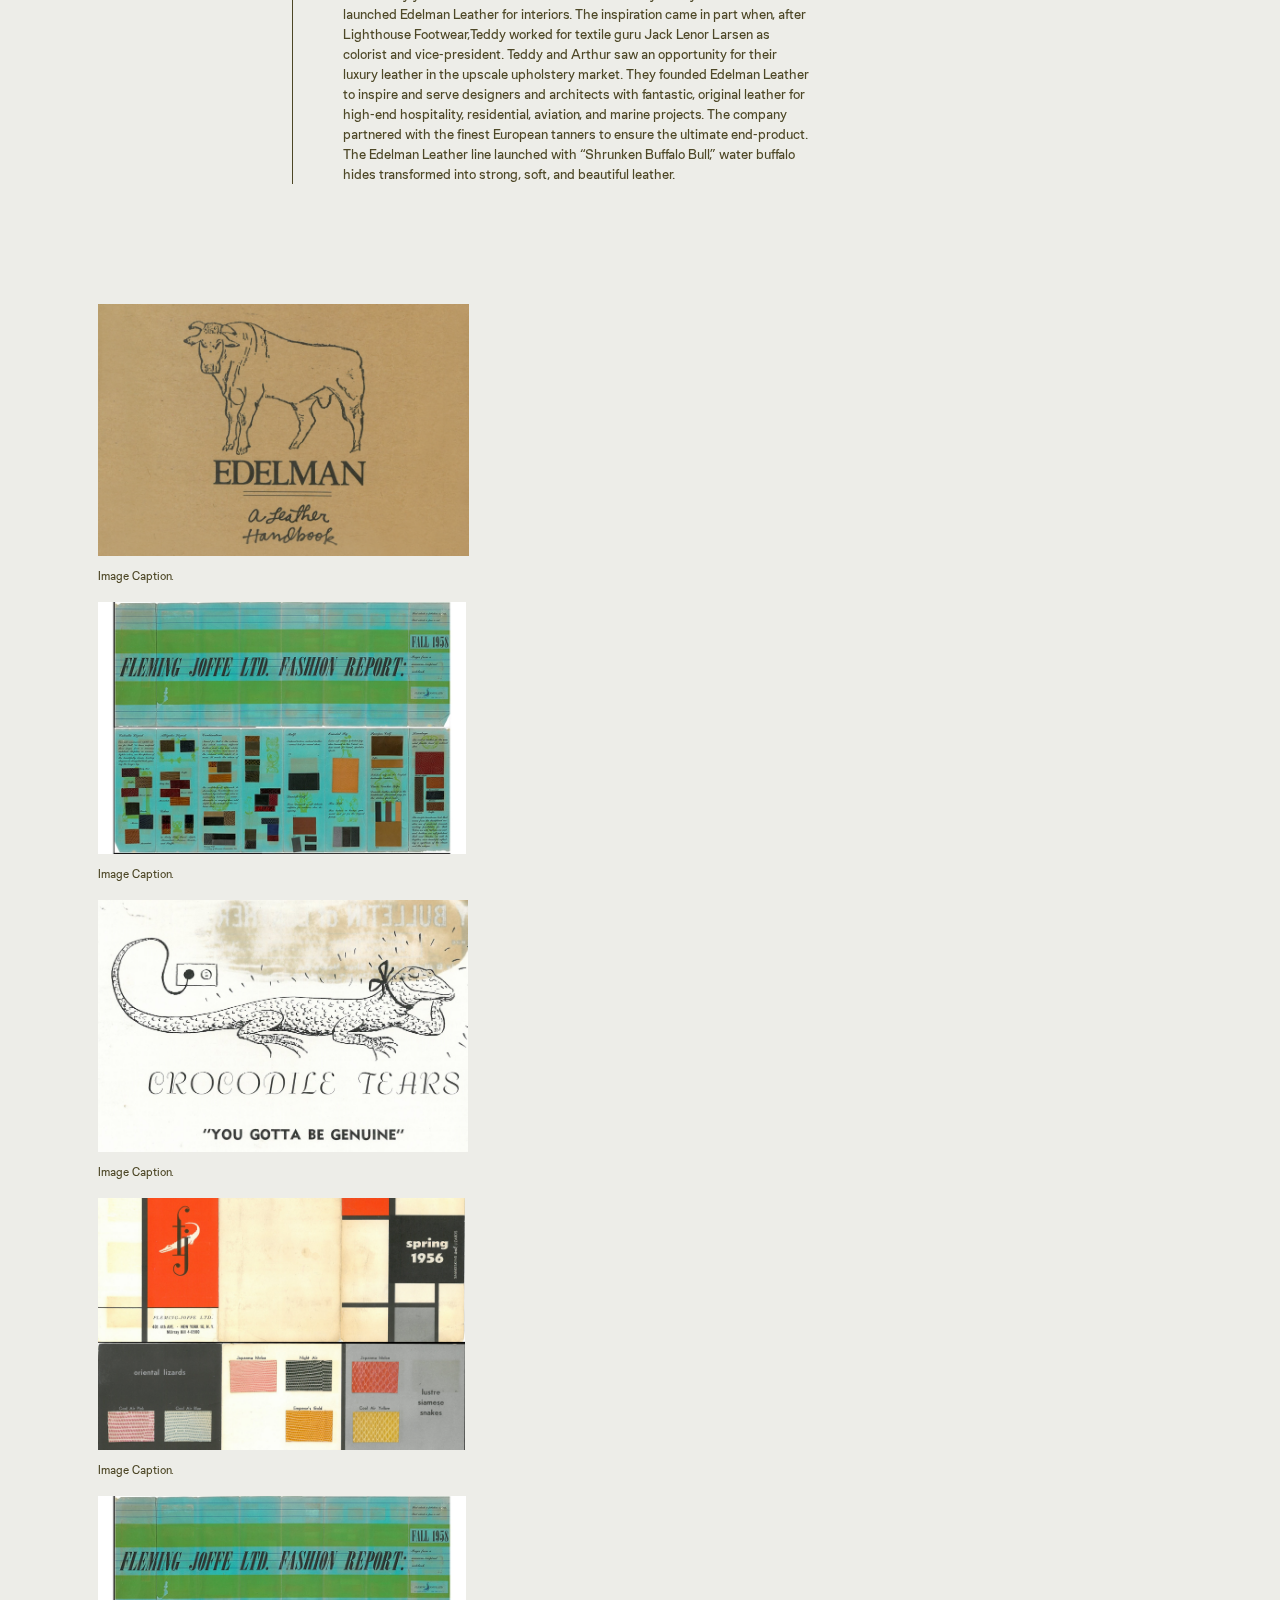
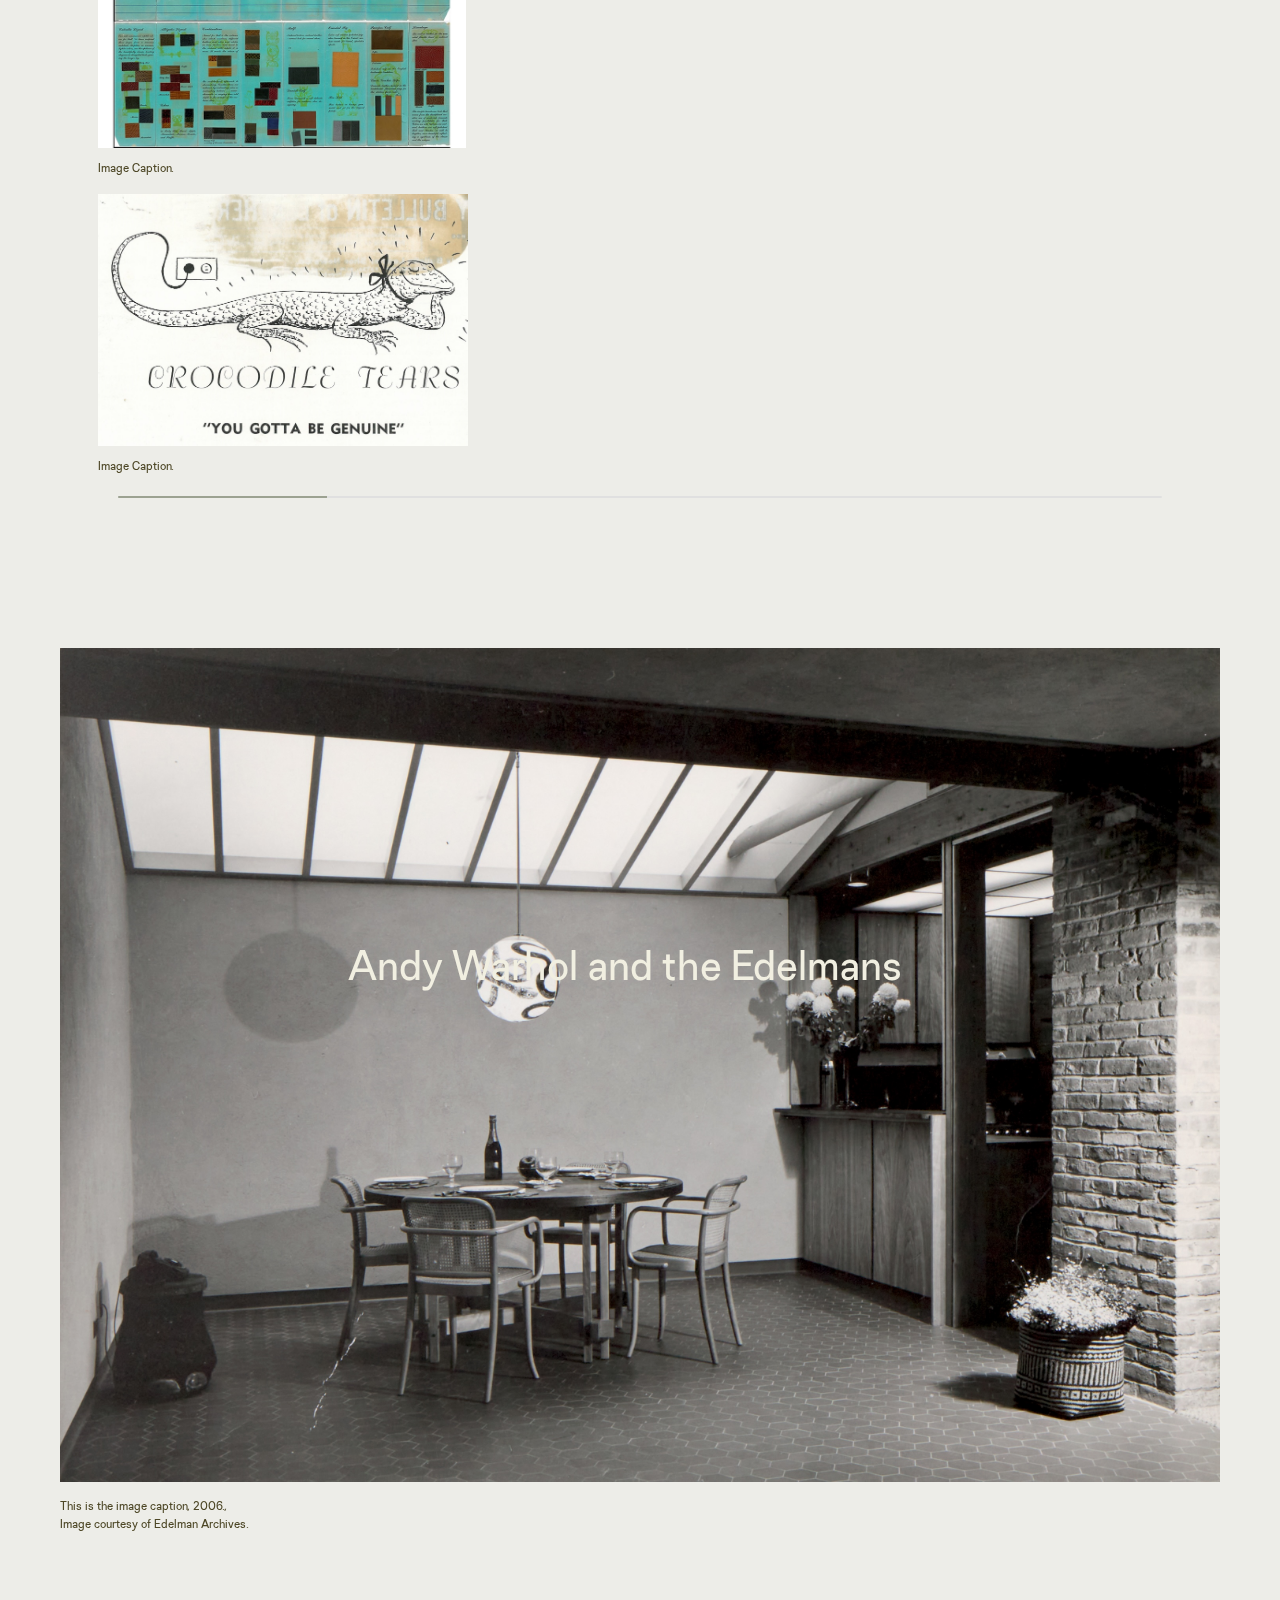
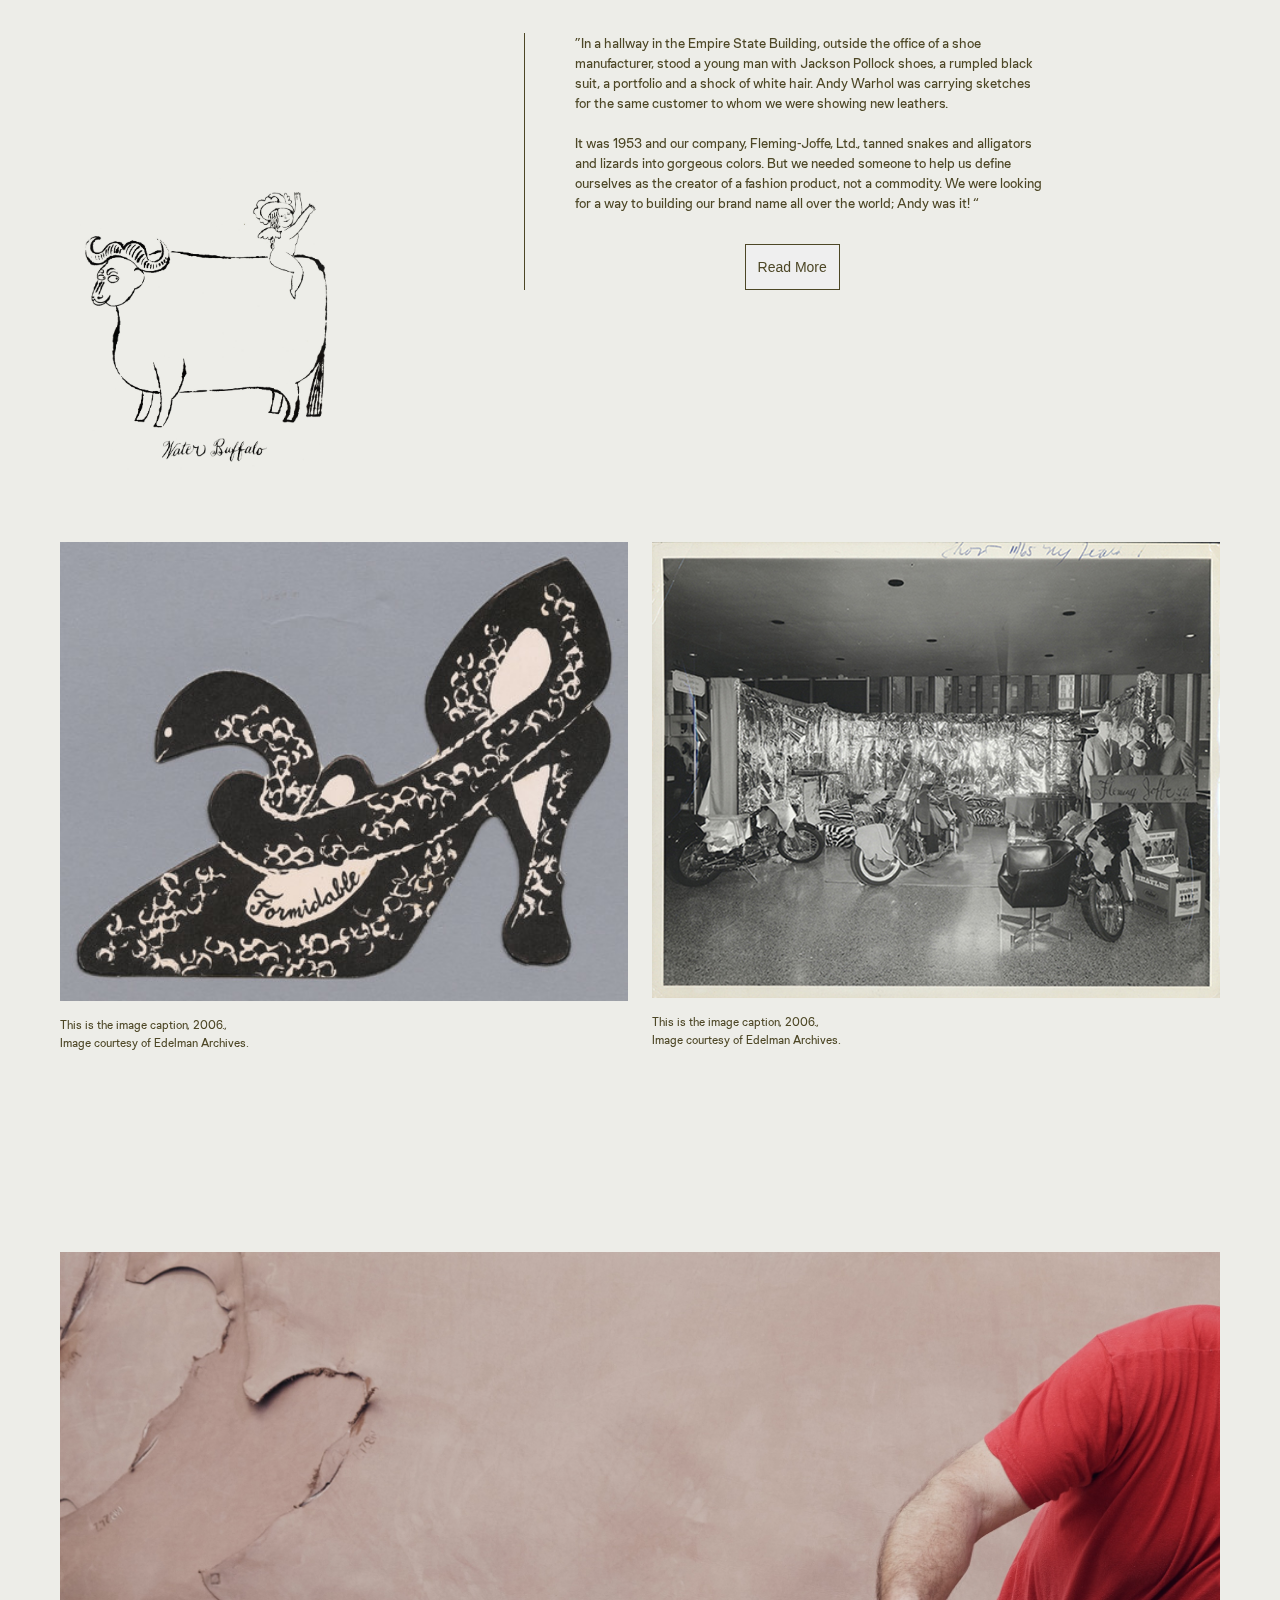
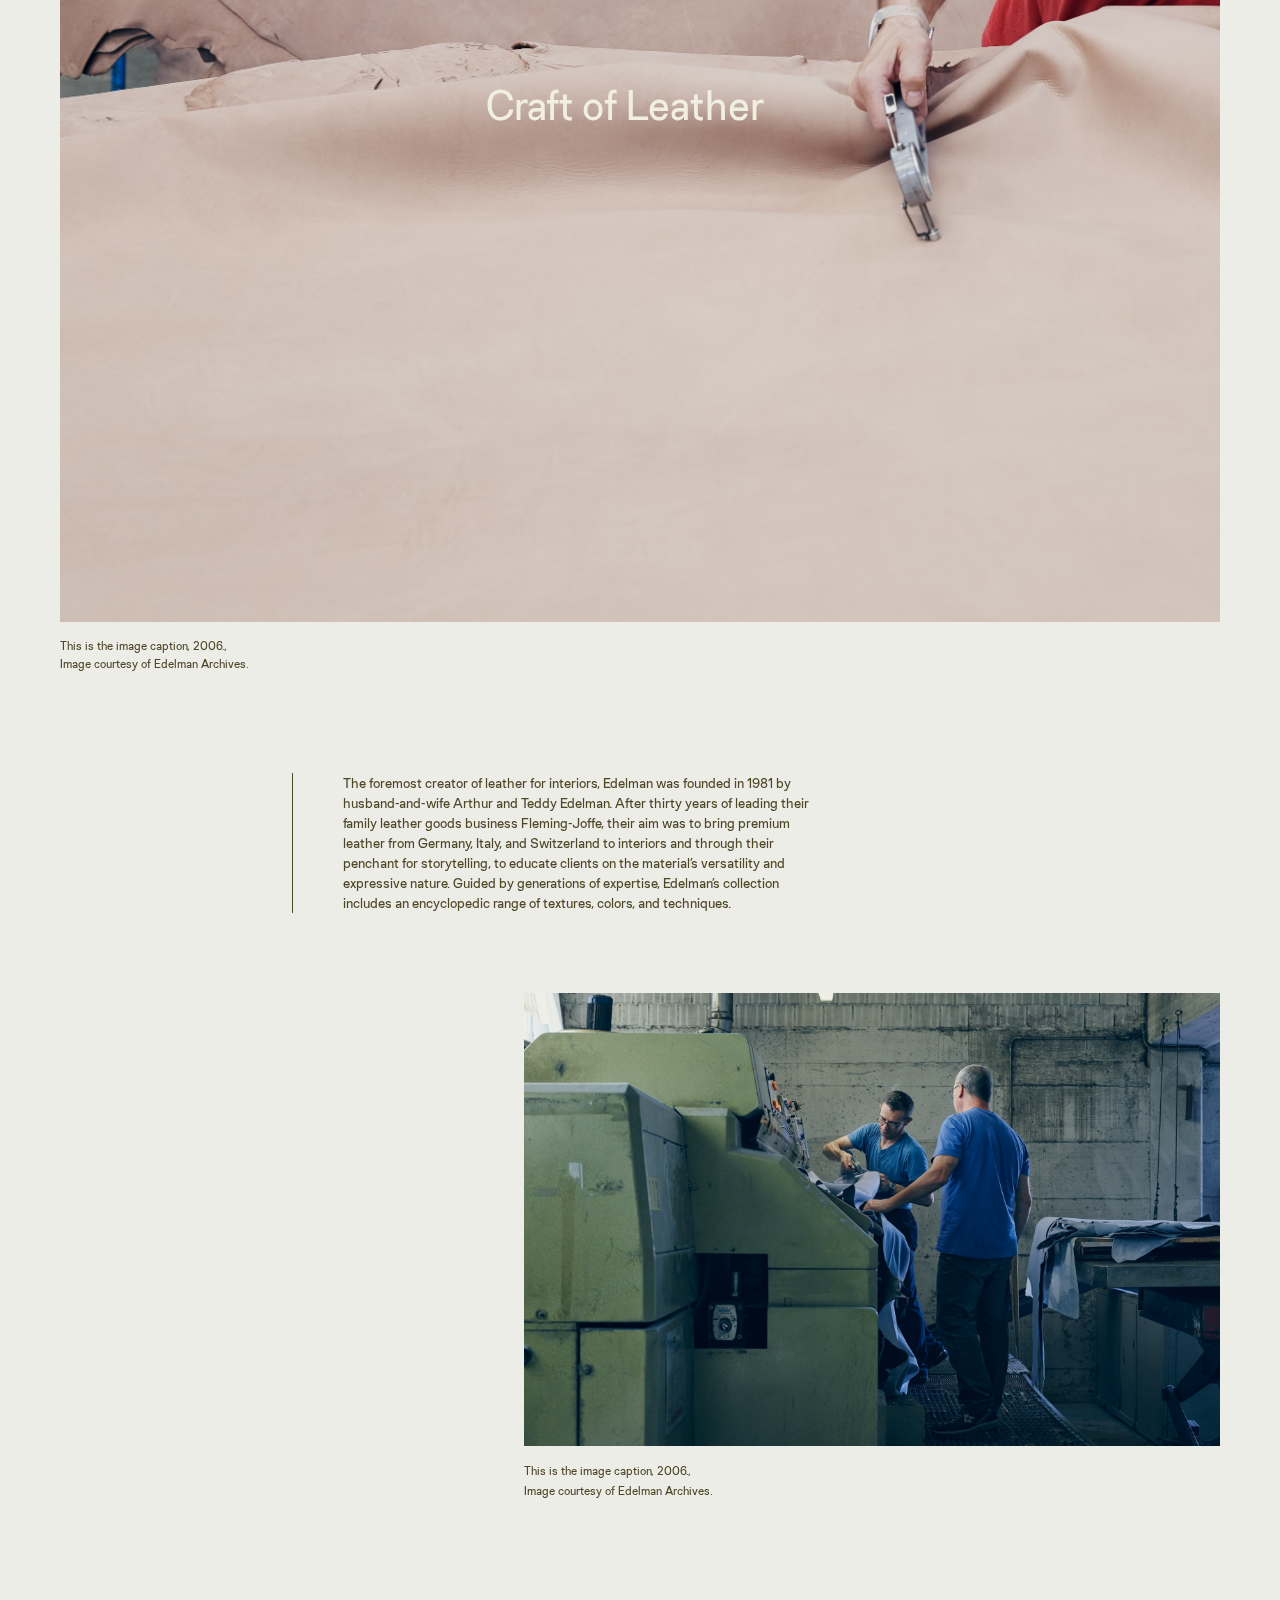
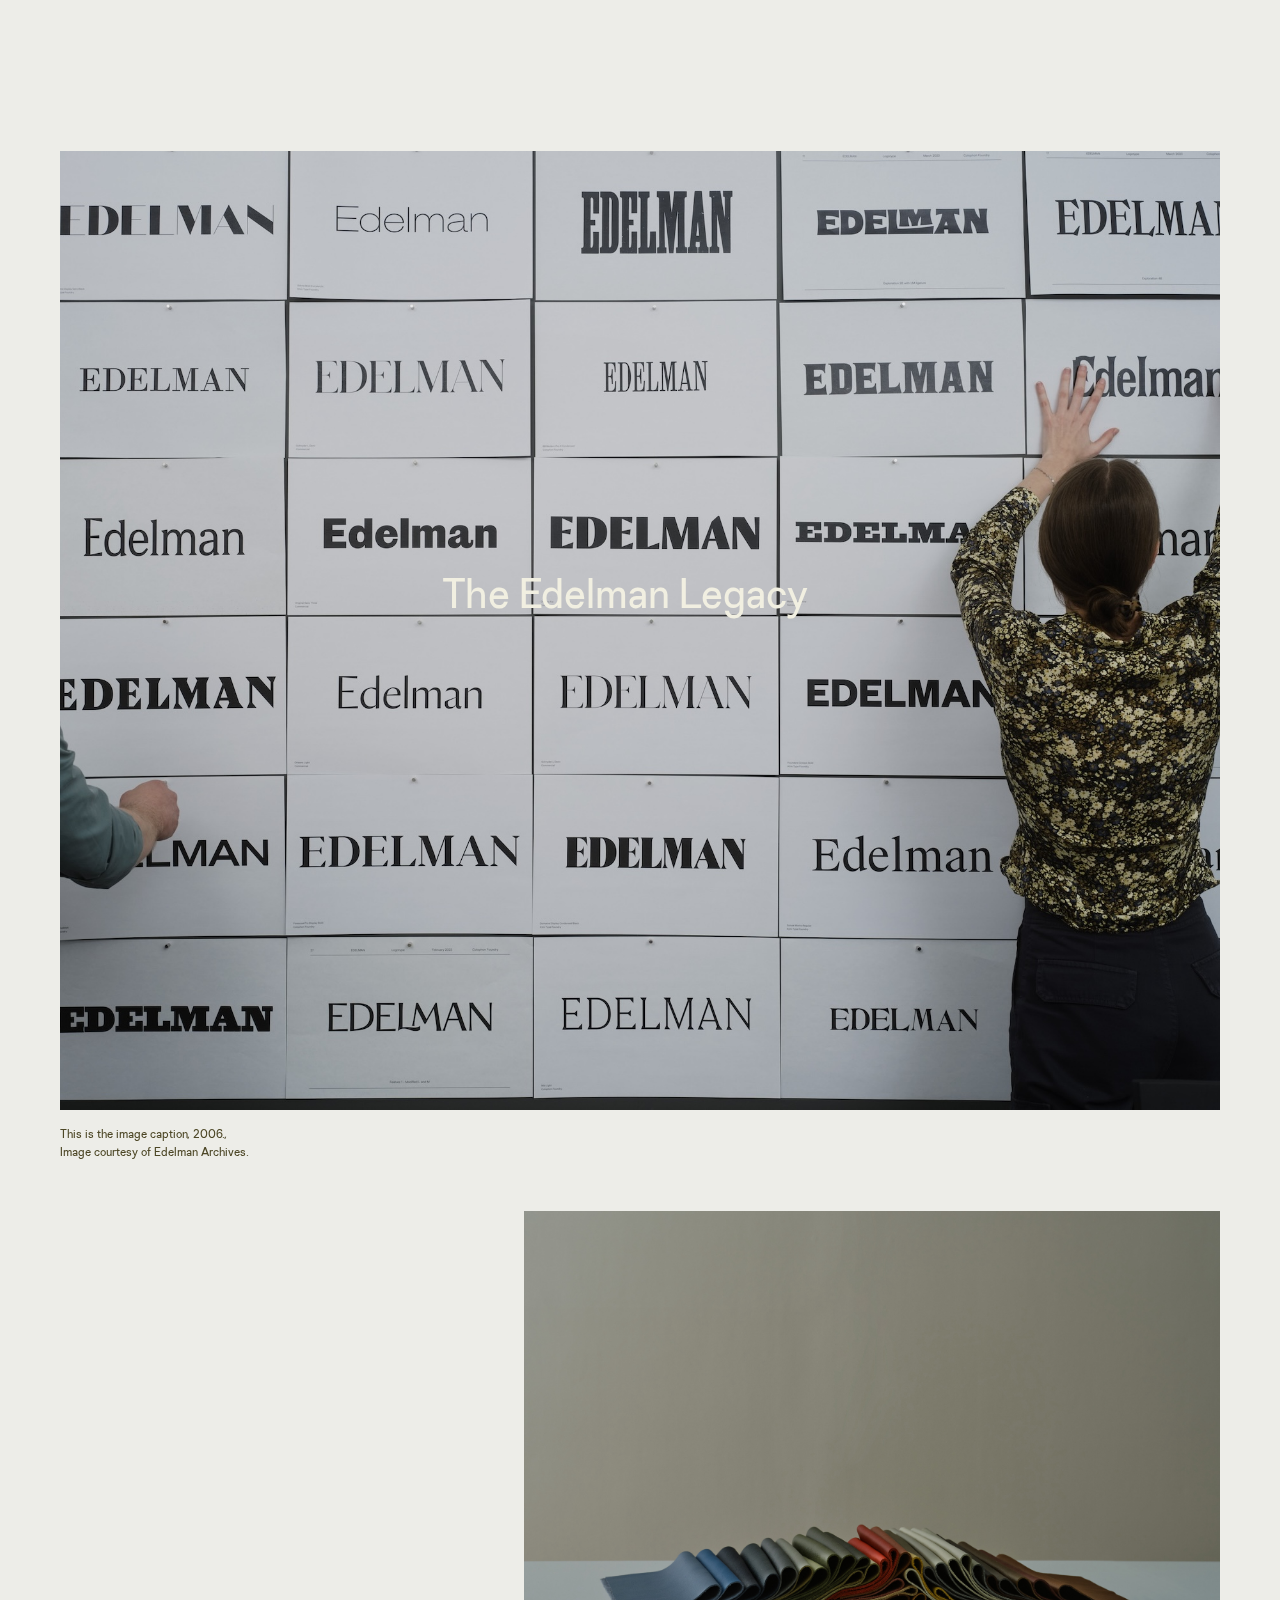
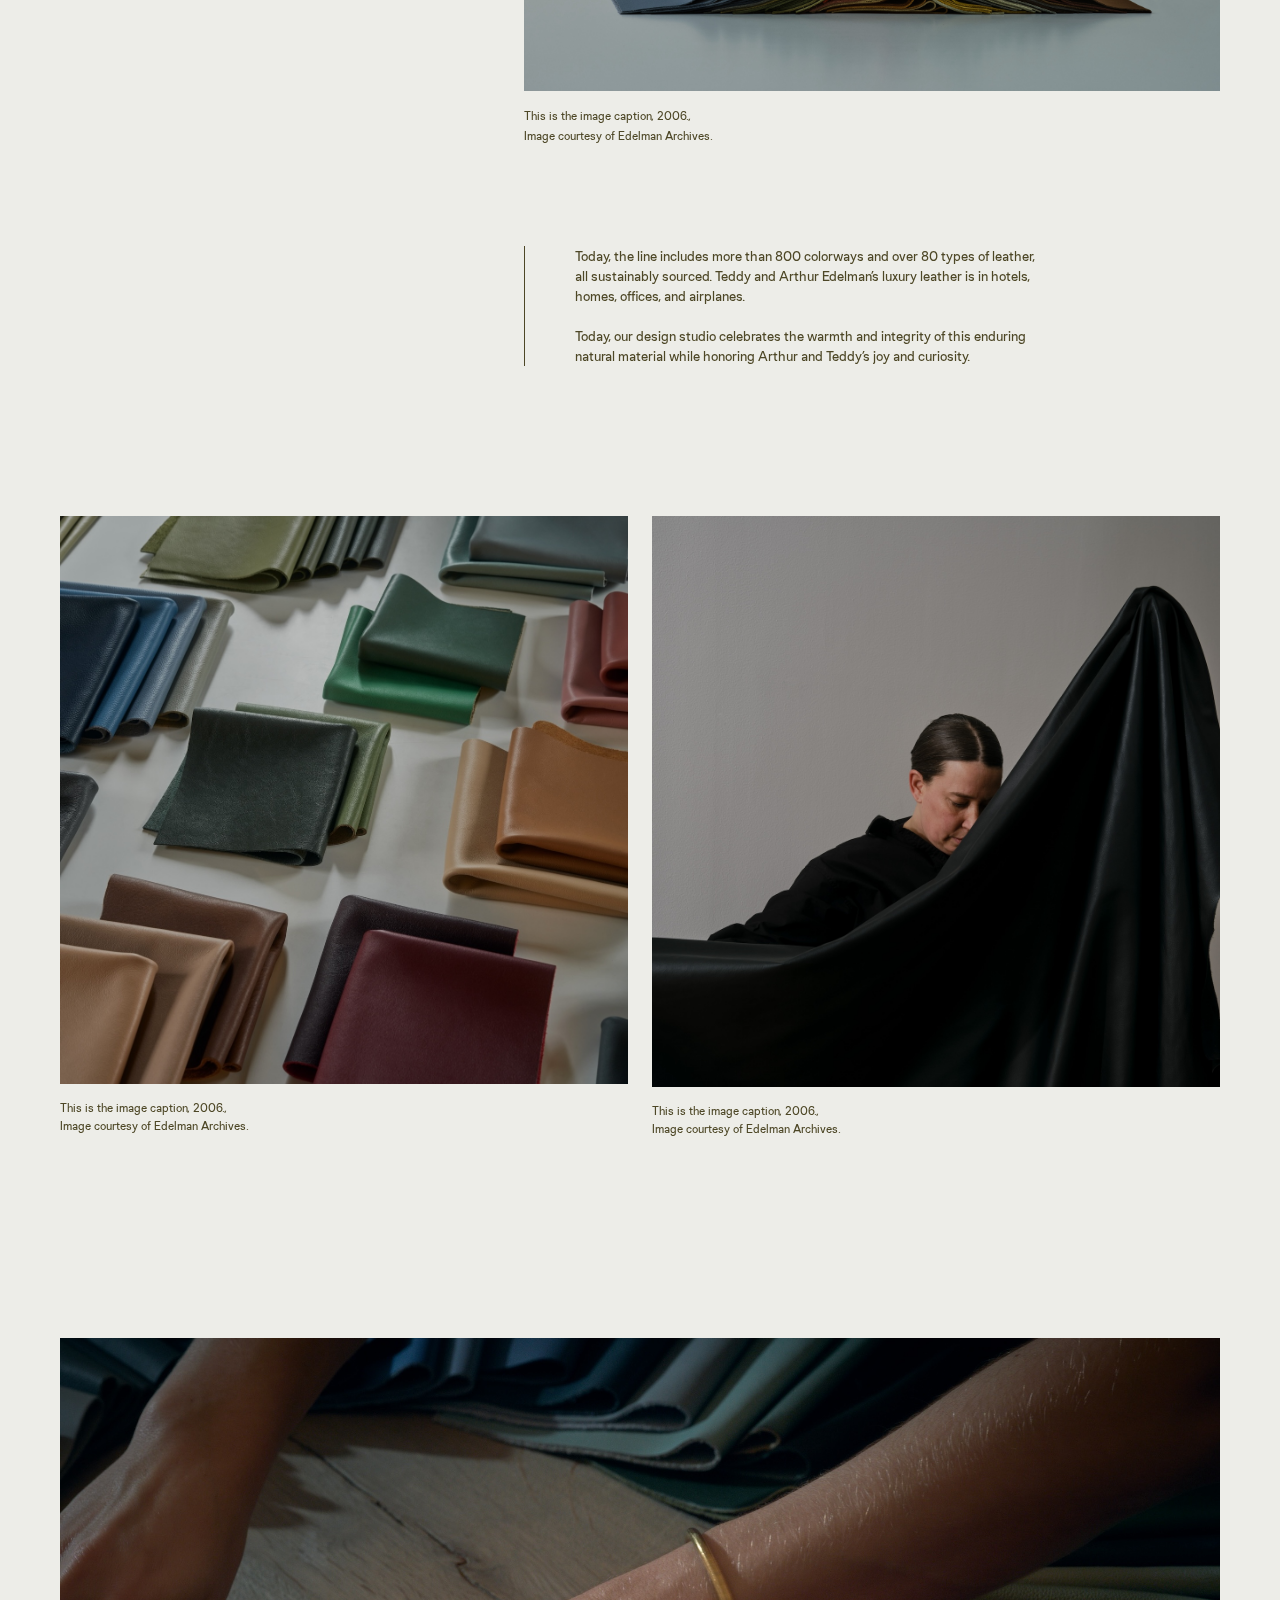
==== commit edafd53d: "Add files via upload" ====
--- a/index.html
+++ b/index.html
@@ -294,8 +294,10 @@
             
             
             <div class="company overview">
-
-                <div id="halfandhalf">
+                <img class="full-width-img" src="images/nb-ilse-campaign-01.jpg">
+                <p class="caption-black">This is the image caption, 2006.,<br>Image courtesy of Edelman Archives.</p>
+
+                <div id="halfandhalf" style="margin-top: 0;">
                     <div id="left-half">
                         <img src="images/edelman-about-10.jpg">
                         <p class="caption-black">This is the image caption, 2006.,<br>Image courtesy of Edelman Archives.</p>
@@ -438,7 +440,7 @@
                         It was 1953 and our company, Fleming-Joffe, Ltd., tanned snakes and alligators and lizards into gorgeous colors. But we needed someone to help us define ourselves as the creator of a fashion product, not a commodity. We were looking for a way to building our brand name all over the world; Andy was it! “
                     </p>
 
-                <button id="readmore">Read More</button>
+                <a href="./andy-warhol.html"><button id="readmore">Read More</button></a>
                 </div>
                 </div>
                 <img id="andy-illustration" src="images/water-buffalo.jpg">
@@ -679,8 +681,8 @@
 
             $('.image-scroll').slick({
   centerMode: true,
-  centerPadding: '20px',
-  slidesToShow: 2,
+  centerPadding: '0px',
+  slidesToShow: 3,
   prevArrow: '<img class="slick-prev" src="./images/icons/prev.svg" style="height:20px;">',
   nextArrow: '<img class="slick-next" src="./images/icons/next.svg" style="height:20px">',
 
@@ -690,8 +692,8 @@
       settings: {
         arrows: false,
         centerMode: true,
-        centerPadding: '10px',
-        slidesToShow: 3
+        centerPadding: '0px',
+        slidesToShow: 2
       }
     },
     {
@@ -700,7 +702,7 @@
         arrows: false,
         centerMode: true,
         centerPadding: '10px',
-        slidesToShow: 1
+        slidesToShow: 3
       }
     }
   ]
@@ -708,8 +710,8 @@
 
 $('.image-scroll-two').slick({
   centerMode: true,
-  centerPadding: '20px',
-  slidesToShow: 2,
+  centerPadding: '0px',
+  slidesToShow: 3,
   prevArrow: '<img class="slick-prev" src="./images/icons/prev-brown.svg" style="height:20px;">',
   nextArrow: '<img class="slick-next" src="./images/icons/next-brown.svg" style="height:20px">',
 
@@ -720,7 +722,7 @@
         arrows: false,
         centerMode: true,
         centerPadding: '10px',
-        slidesToShow: 3
+        slidesToShow: 2
       }
     },
     {
@@ -729,7 +731,7 @@
         arrows: false,
         centerMode: true,
         centerPadding: '10px',
-        slidesToShow: 1
+        slidesToShow: 3
       }
     }
   ]
--- a/css/overview.css
+++ b/css/overview.css
@@ -1,7 +1,8 @@
 #fleming-joffe{
-    background-color: #3f3b22;
+    background-color: #3c3820;
     padding-top: 50px;
     padding-bottom: 100px;
+    margin-top: 70px;
 }
 
 .full-width-img{
@@ -9,7 +10,7 @@
     height: 40%;
     margin-left: 0%;
     margin-bottom: 0px;
-    margin-top: 100px;
+    margin-top: 150px;
 }
 
 .full-width-img-olive{
@@ -33,6 +34,12 @@
     font-weight: normal;
     text-align: center;
     font-family: "EdelmanChromatic-GrotesqueRegular" !important;
+}
+
+.andy-header{
+    line-height: 1.2;
+    text-align: left;
+    color: #4D4726;
 }
 
 body{
@@ -97,6 +104,22 @@
     border-left: 0.5px solid white;
     padding-left: 50px;
 
+}
+
+#left-half-andy{
+    width: 30%;
+    padding-left: 10px;
+}
+
+#right-half-andy{
+    width: 70%;
+}
+
+.intro-text{
+    width: 70%;
+    margin-left: 20%;
+    border-left: 1px solid #4D4726;
+    padding-left: 50px;
 }
 
 .bodycopy-left{
@@ -117,6 +140,8 @@
      padding-left: 50px;
  }
 
+
+
  .bodycopy-right-black{
     width: 45%;
      margin-left: 40%;
@@ -176,18 +201,19 @@
 
 
 .image-scroll img{
-    height: 320px;
+    height: 28vh;
+    padding-left: 10px;
 }
 
 .image-scroll-two img{
-    height: 320px;
+    height: 28vh;
 }
 
 .image-scroll{
 margin-top: 120px;
 margin-left: 3vw;
 width: 90%;
-margin-bottom: 100px;
+margin-bottom: 150px;
 }
 
 .image-scroll-two{
@@ -267,18 +293,44 @@
     width: 49%;
   }
 
+
+
   #right-half img{
     width: 100%;
   }
 
   #scroll-to-top{
     display: inline-block;
+    text-decoration: none;
+    text-decoration-color: #4D4726;
     z-index: 0;
     position: fixed;
     top: 95vh;
     right: 10%;
   }
 
+
   #scroll-to-top p a{
     text-decoration-color: #4D4726;
+    text-decoration: none;
+  }
+
+
+
+  #scroll-to-top p a:visited{
+    color: #4D4726;
+  }
+
+  #scroll-to-top p a:hover{
+    text-decoration-color: #4D4726;
+    color: #4D4726;
+  }
+
+  #canvas{
+display: block;
+margin-top: 70px;
+width: 100%;
+height: 100vh;
+background-color: white;
+border: 1px solid #4D4726;
   }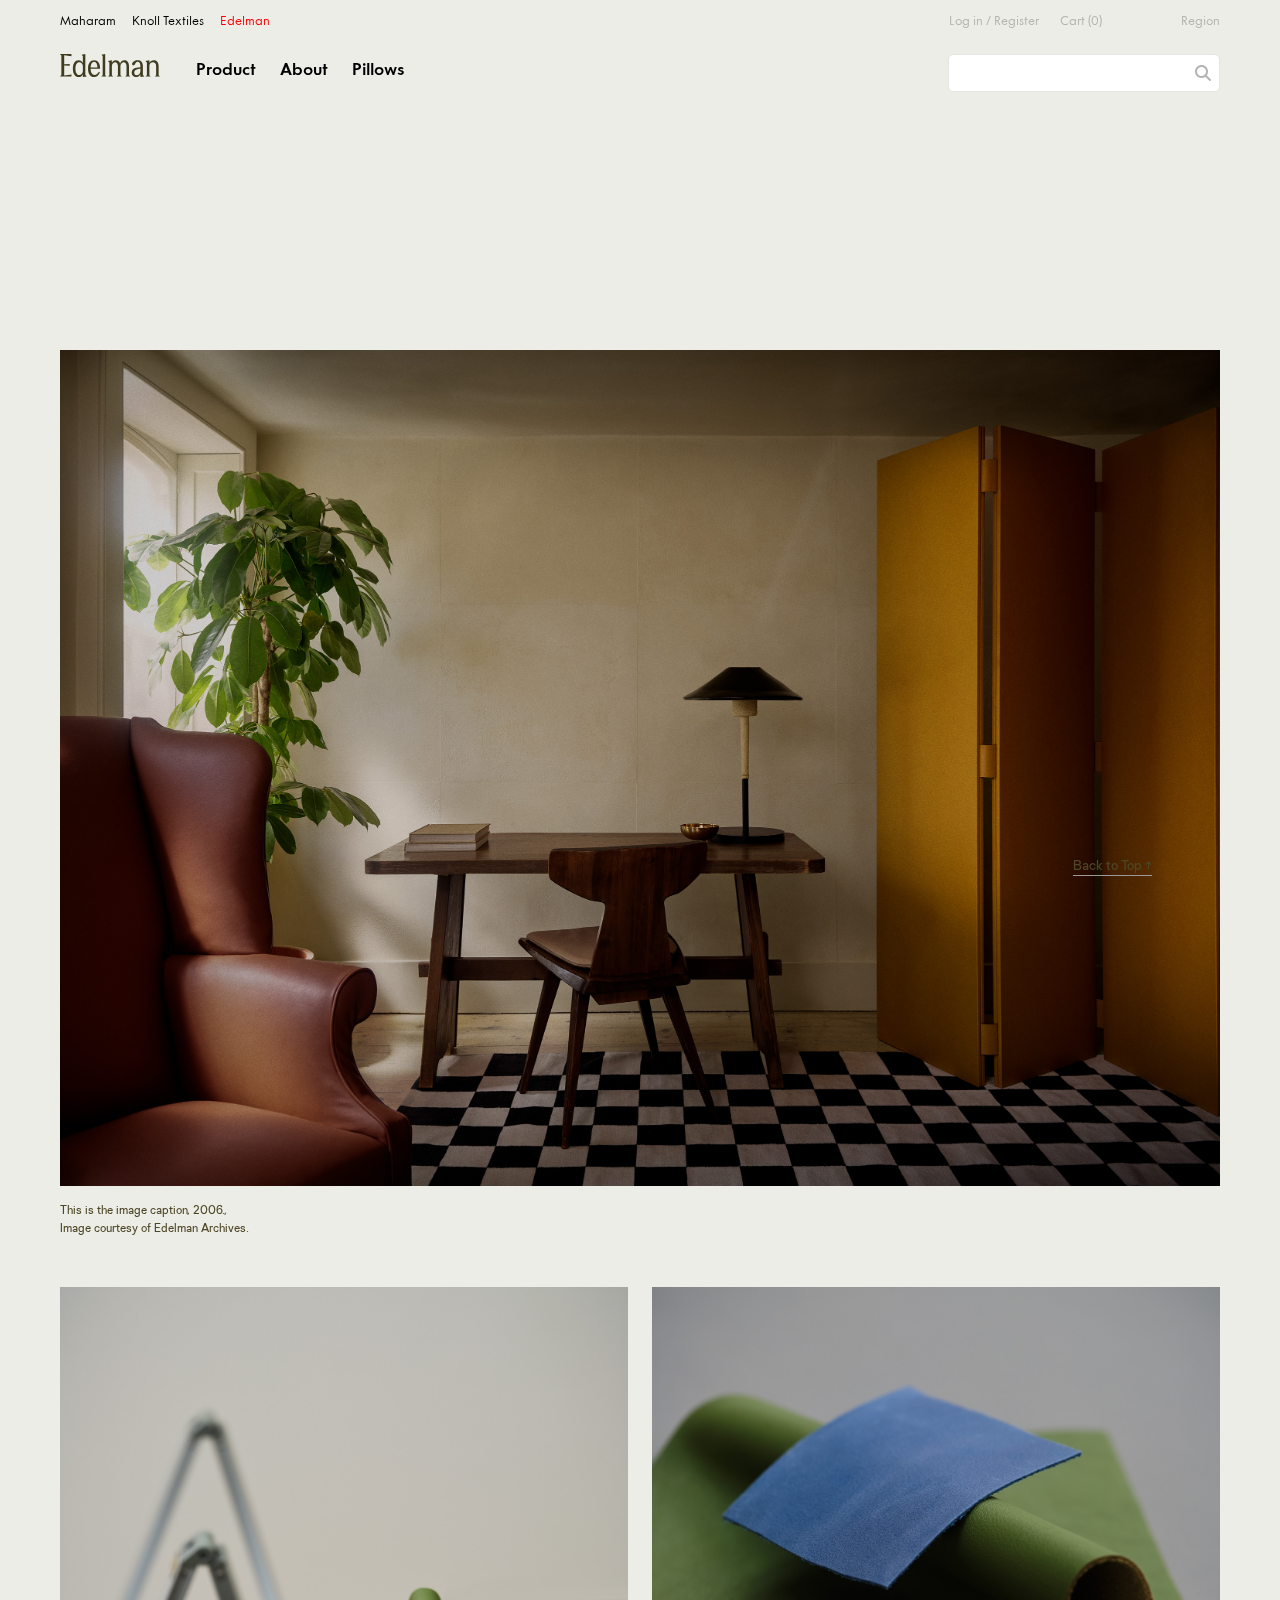
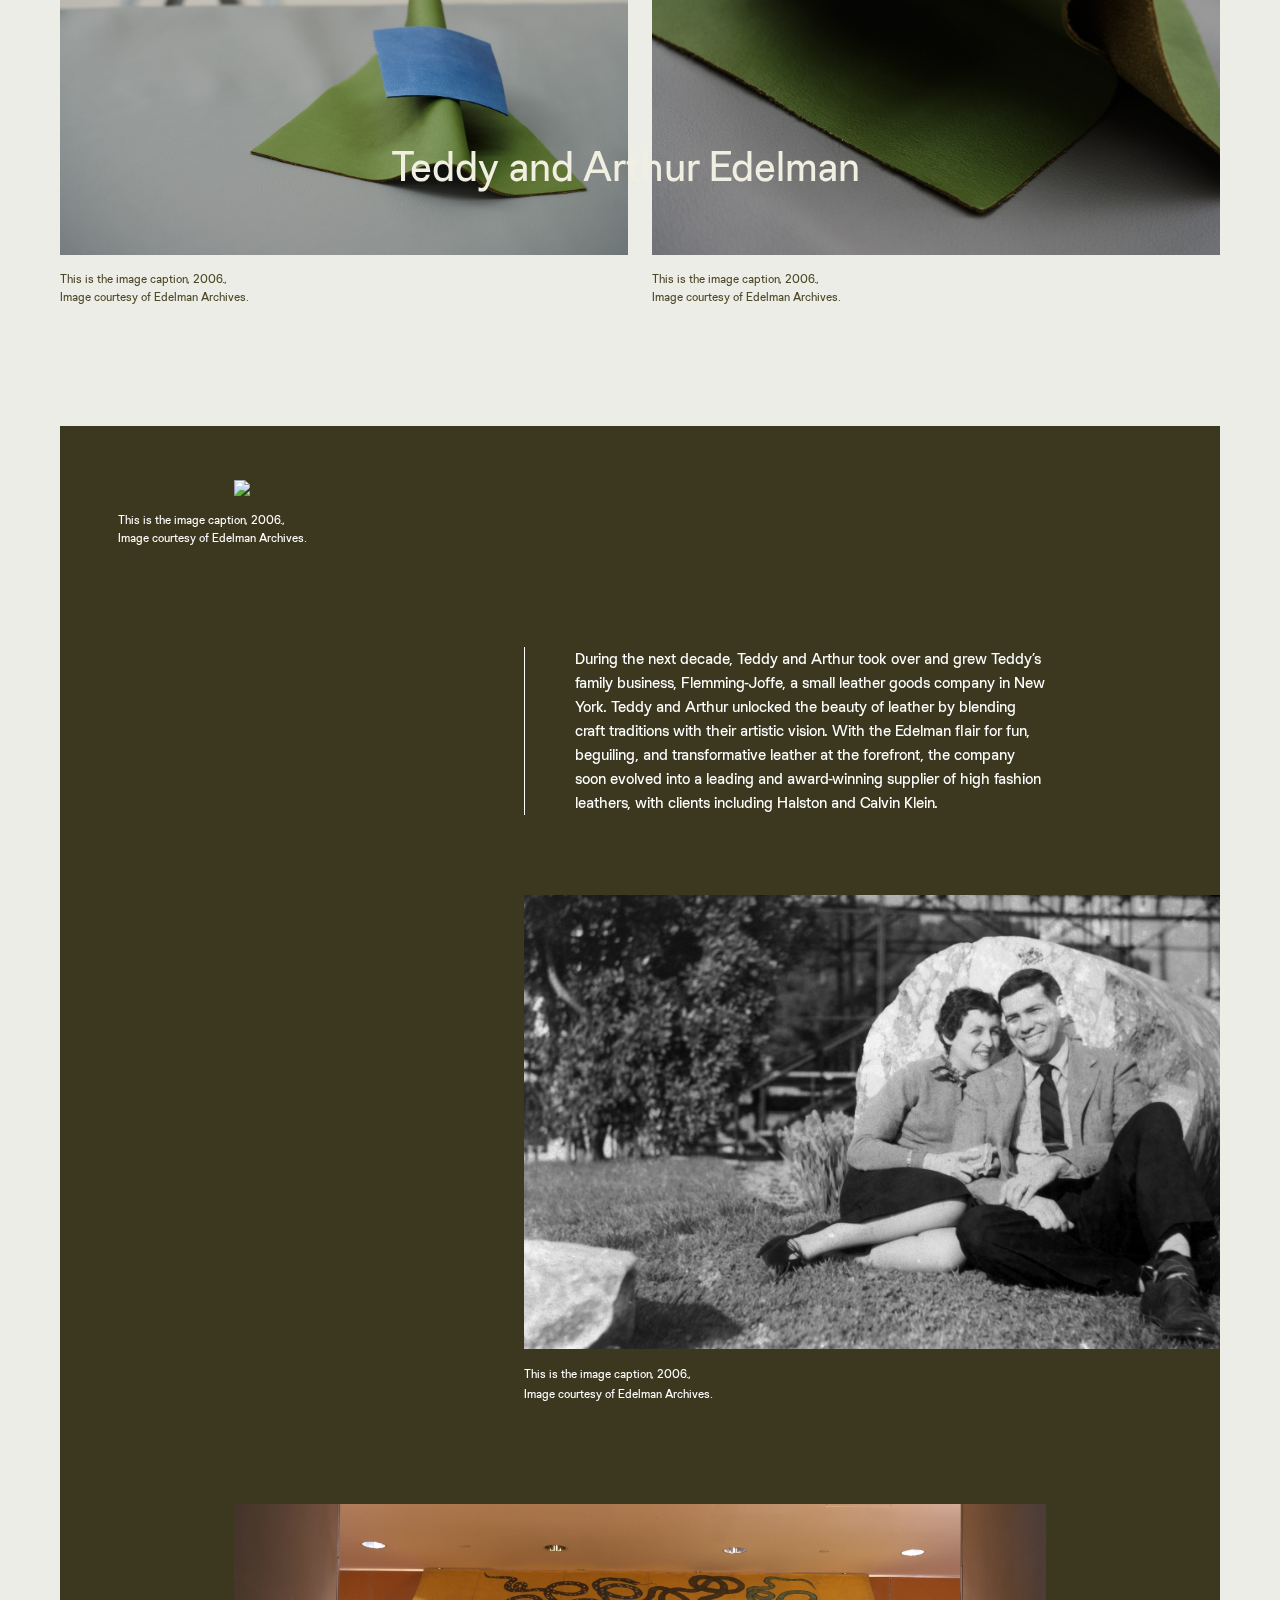
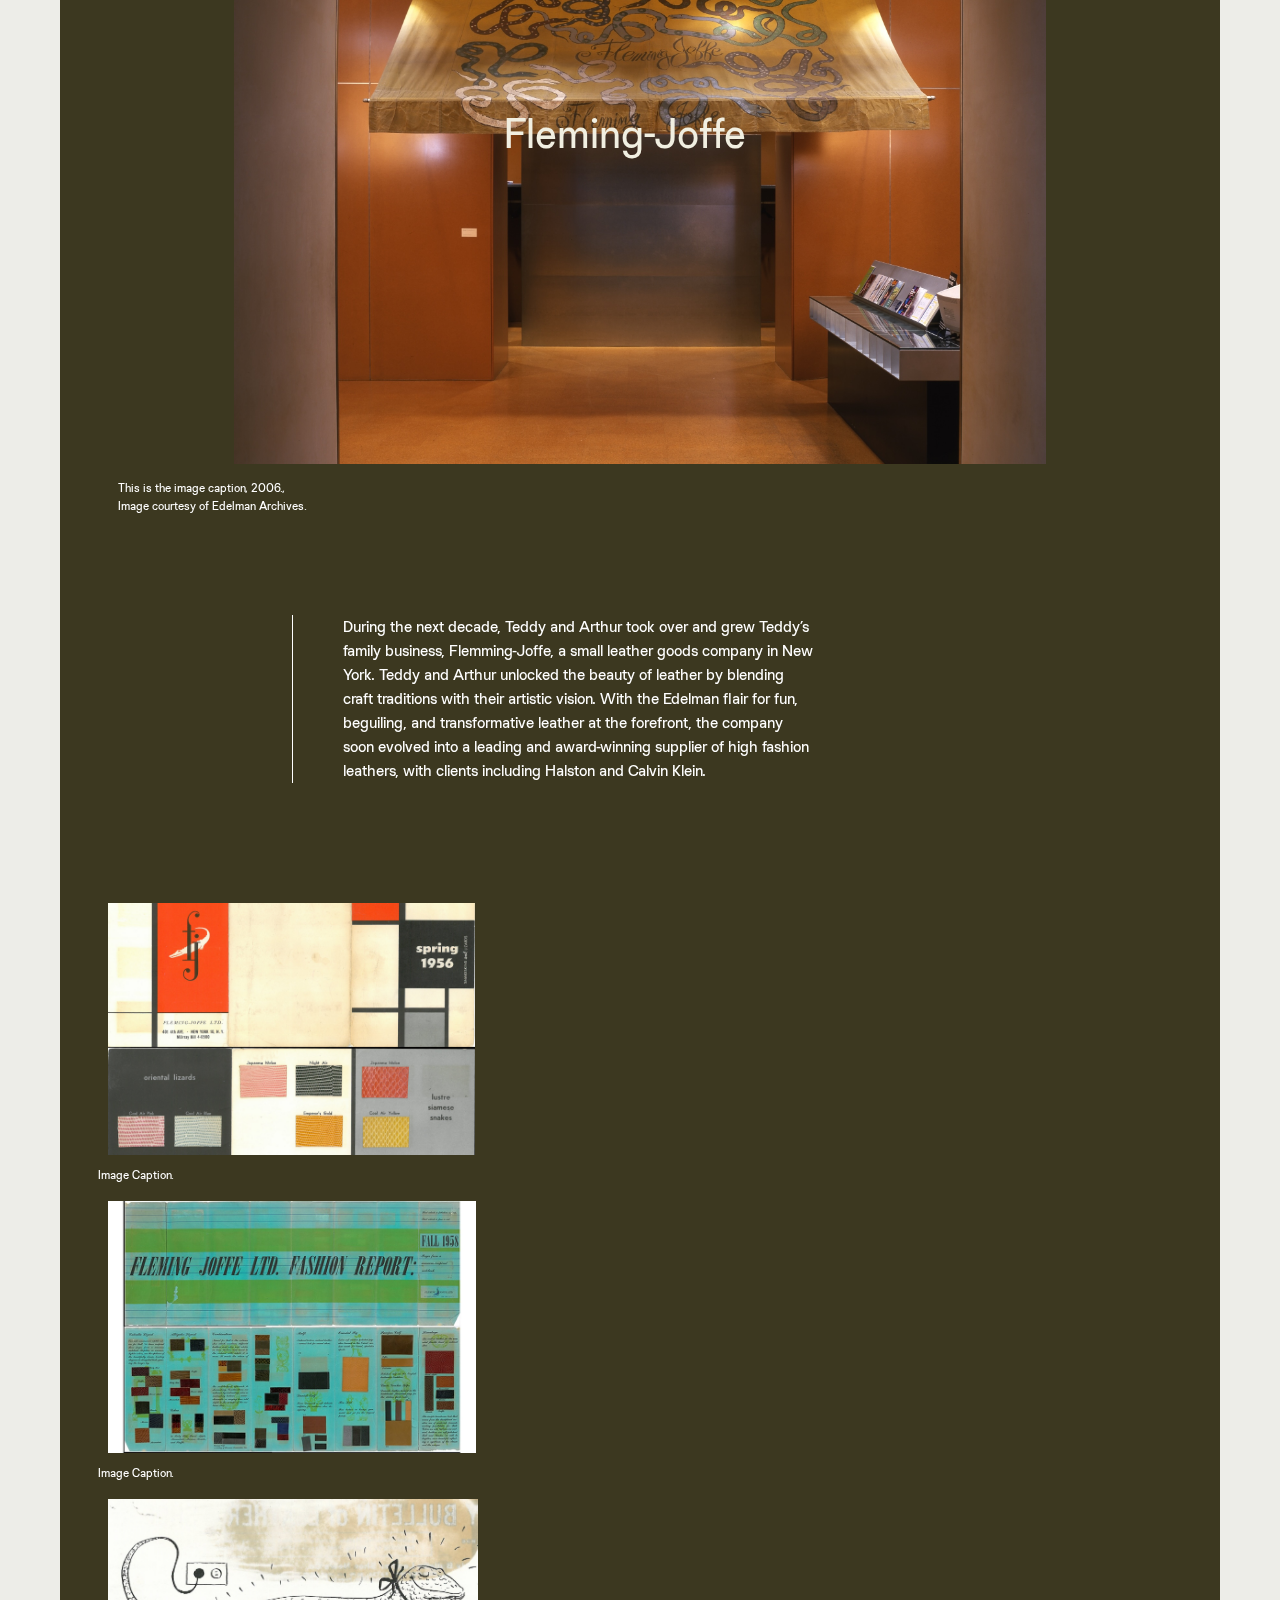
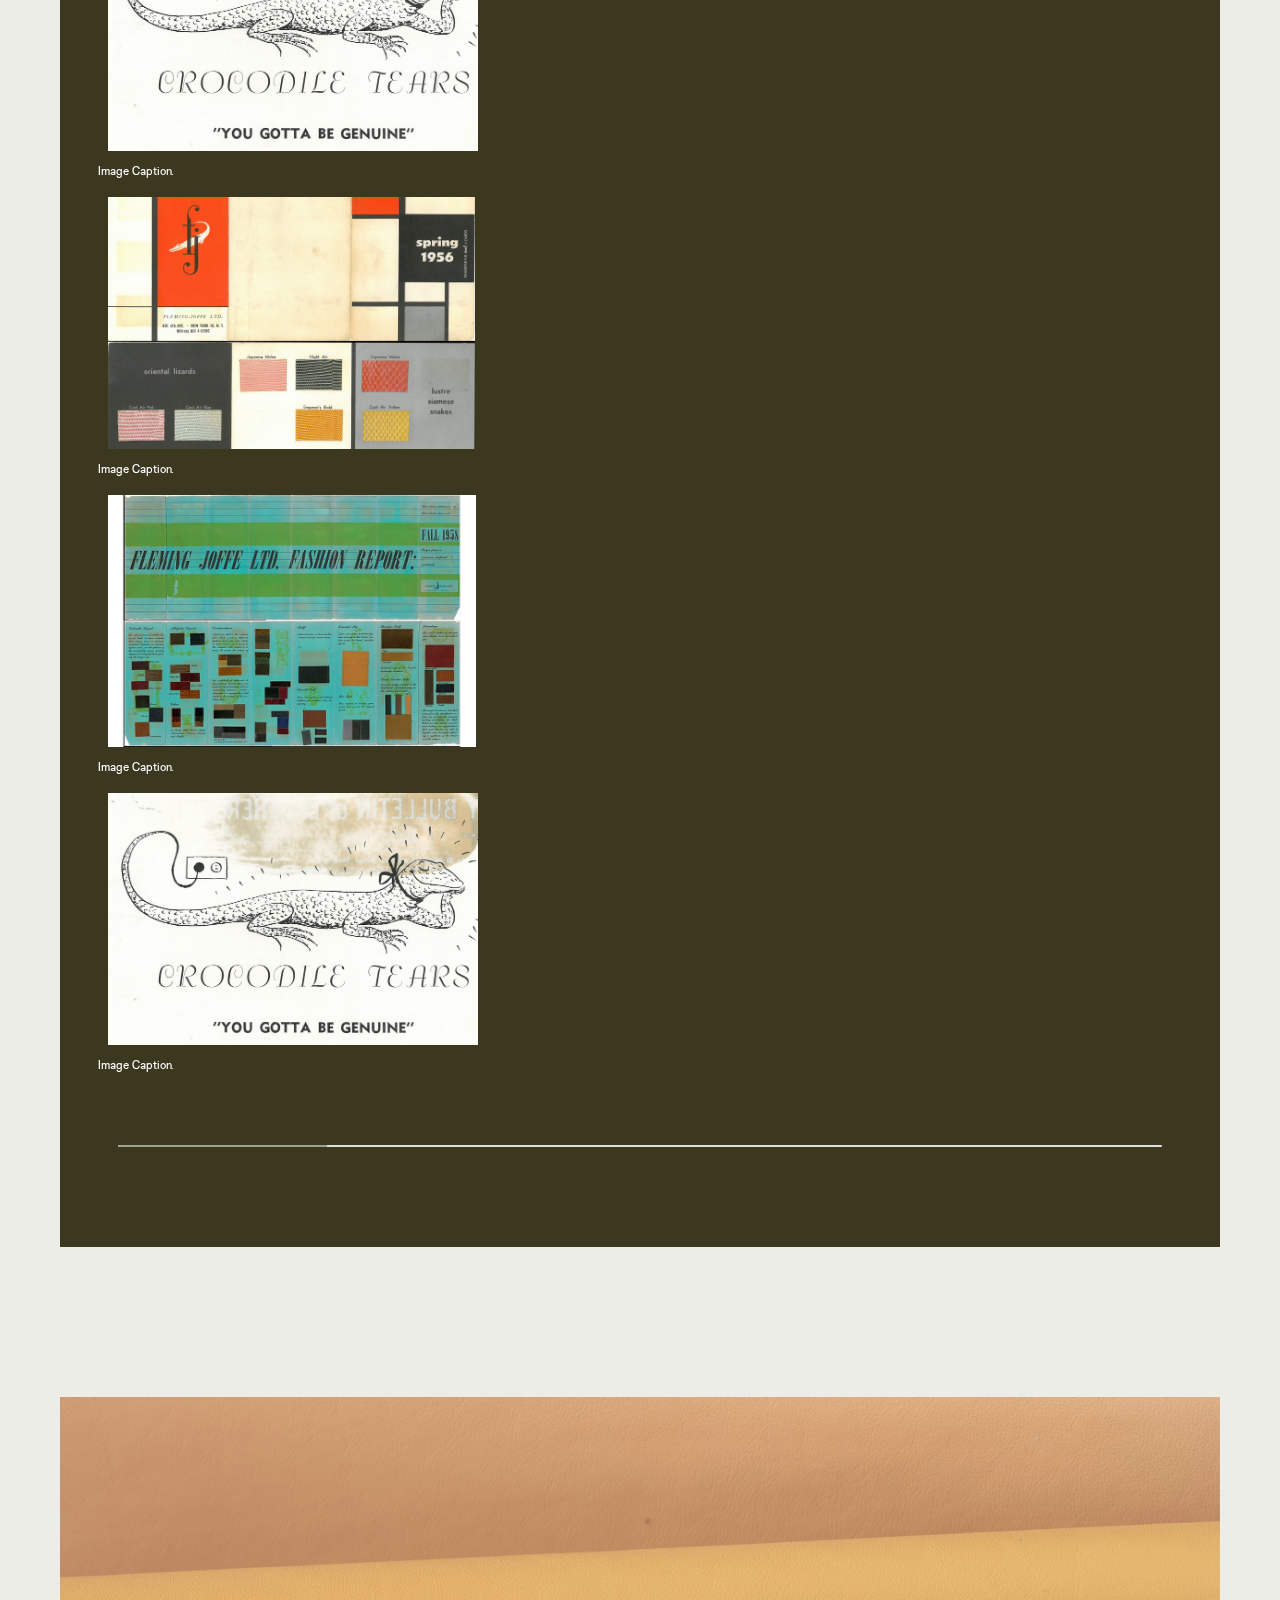
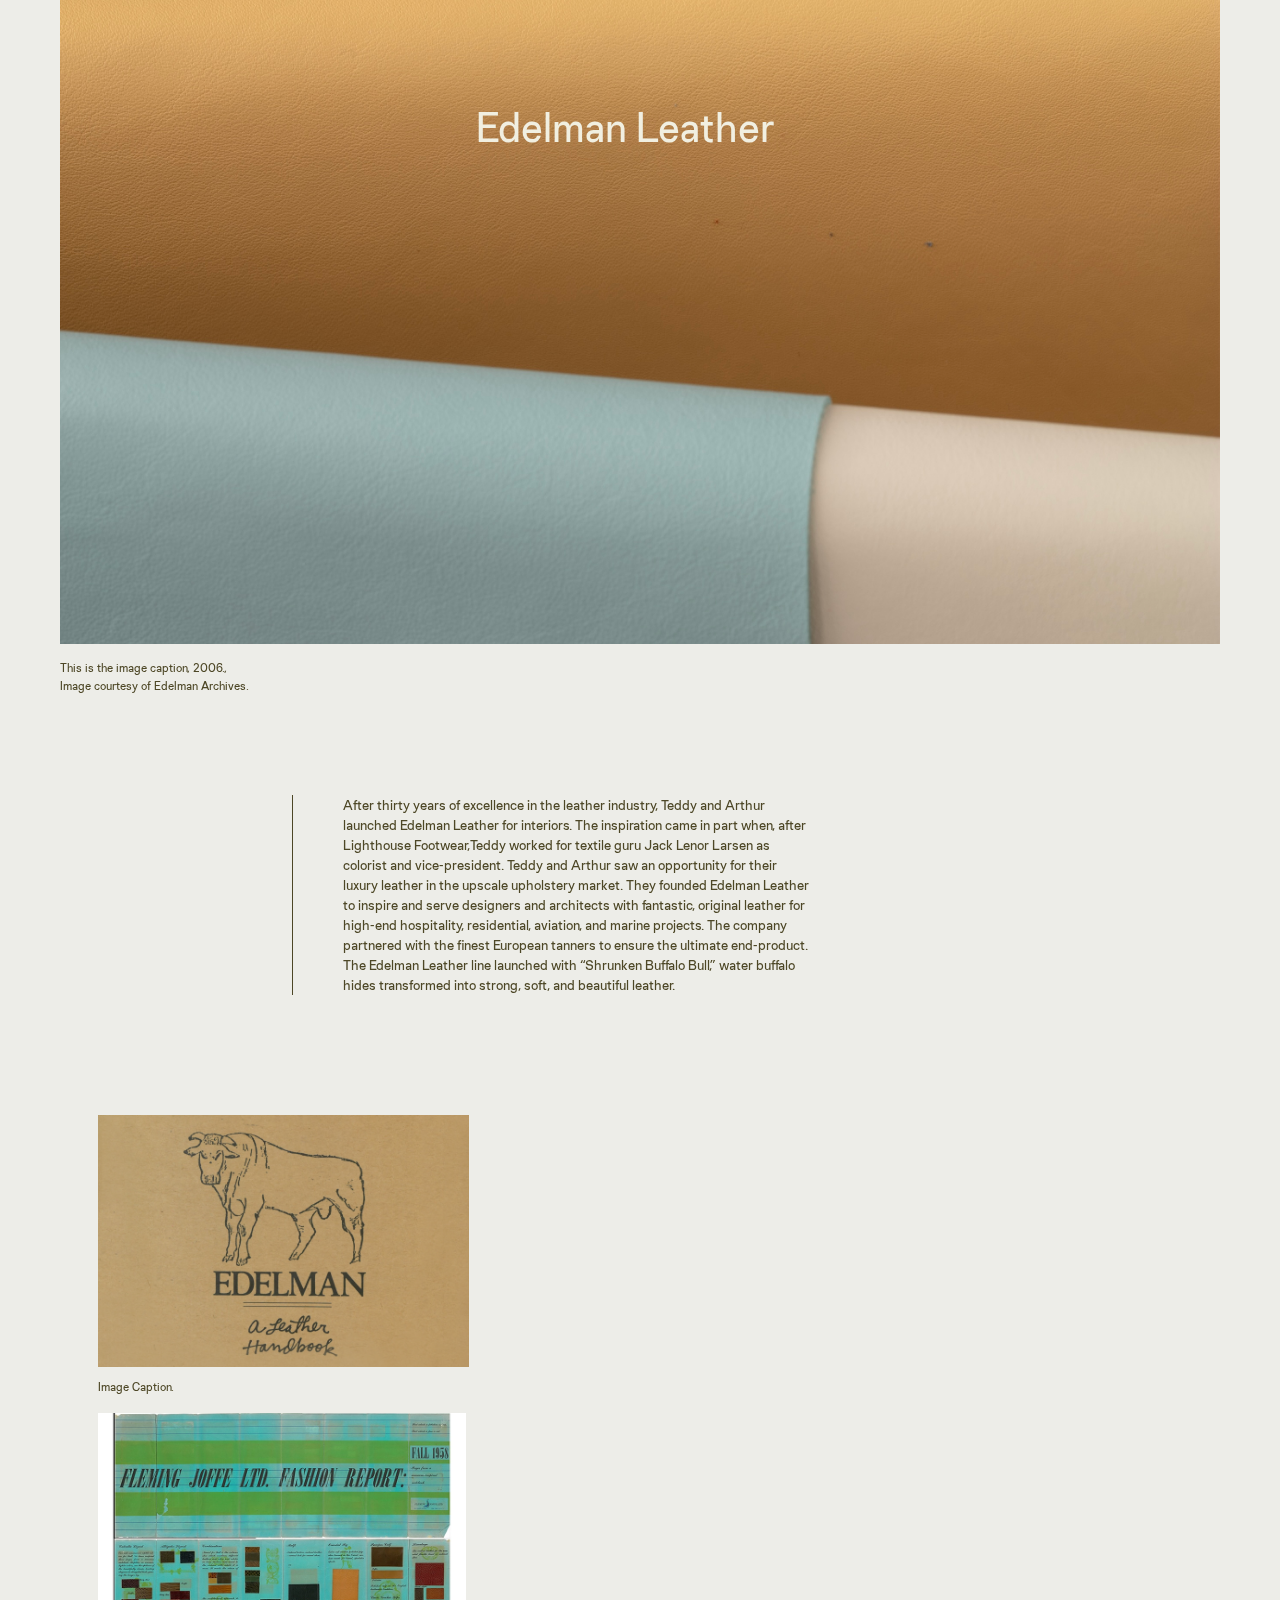
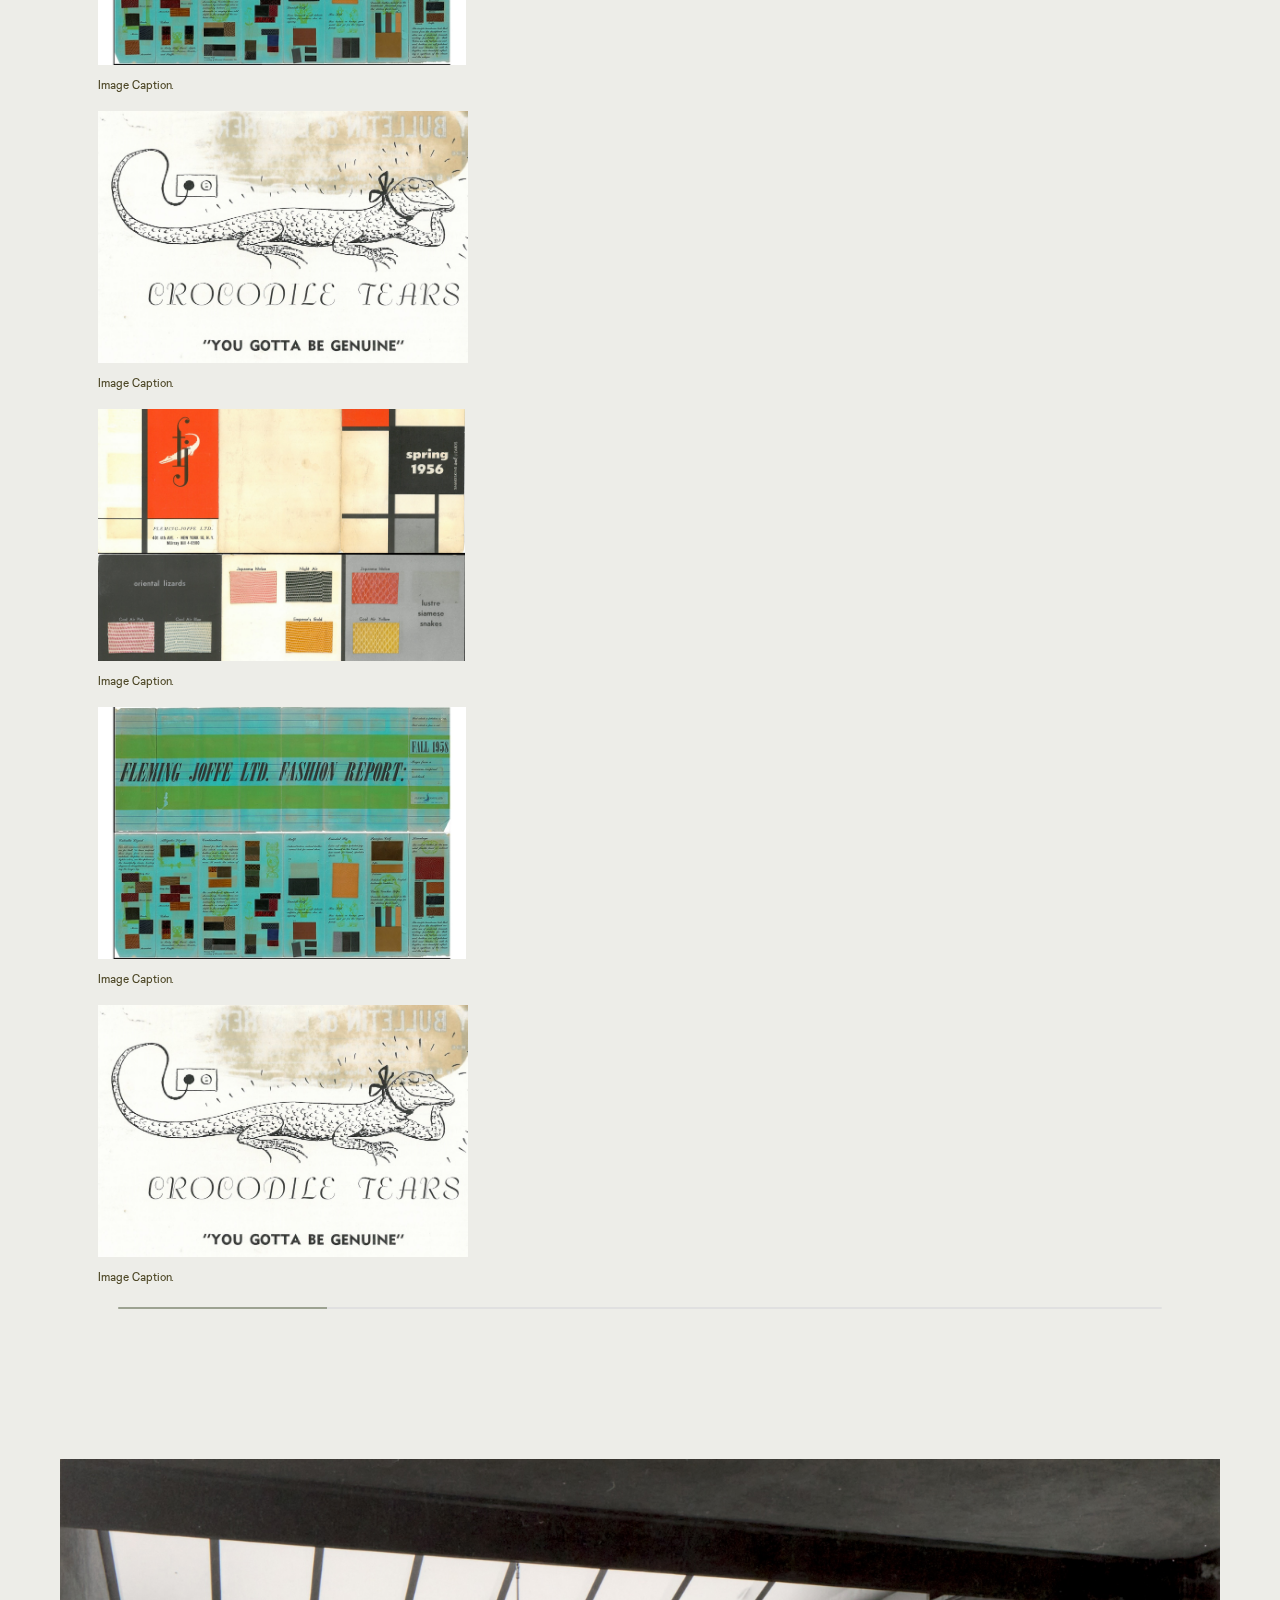
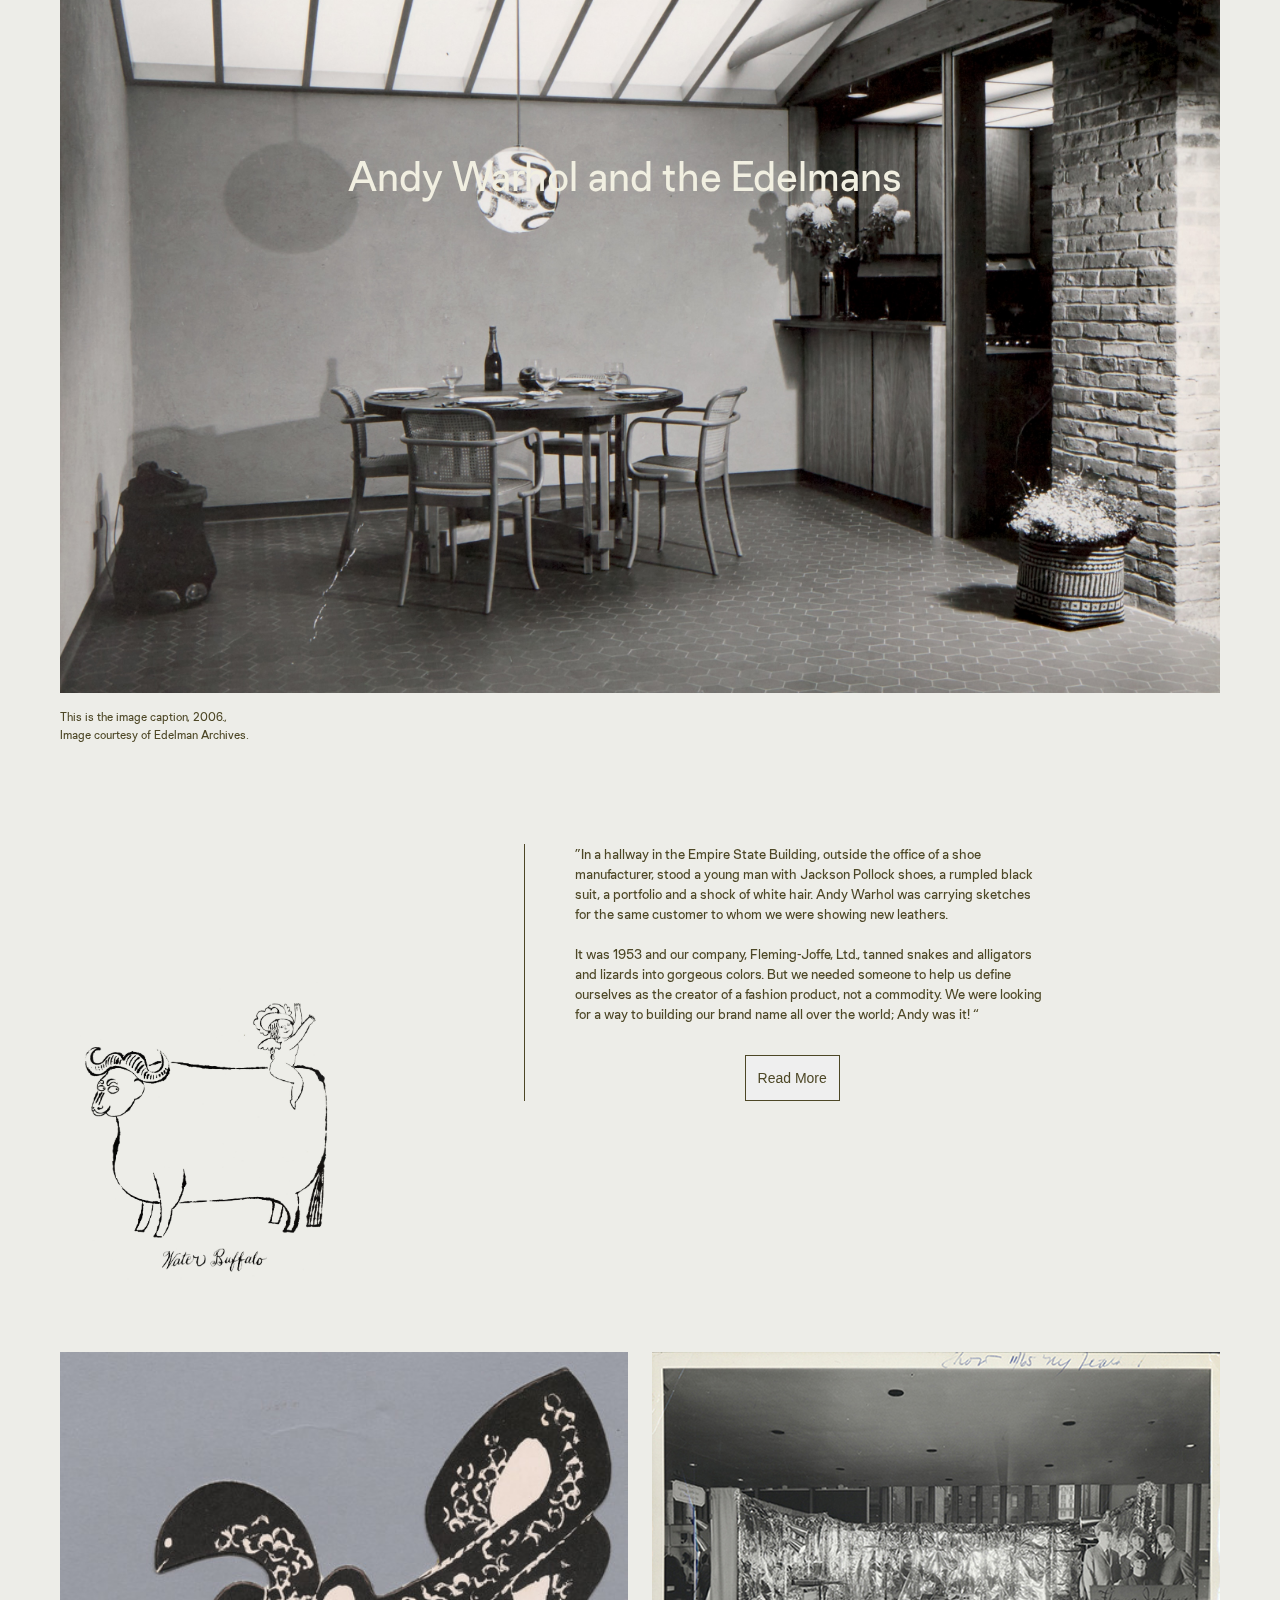
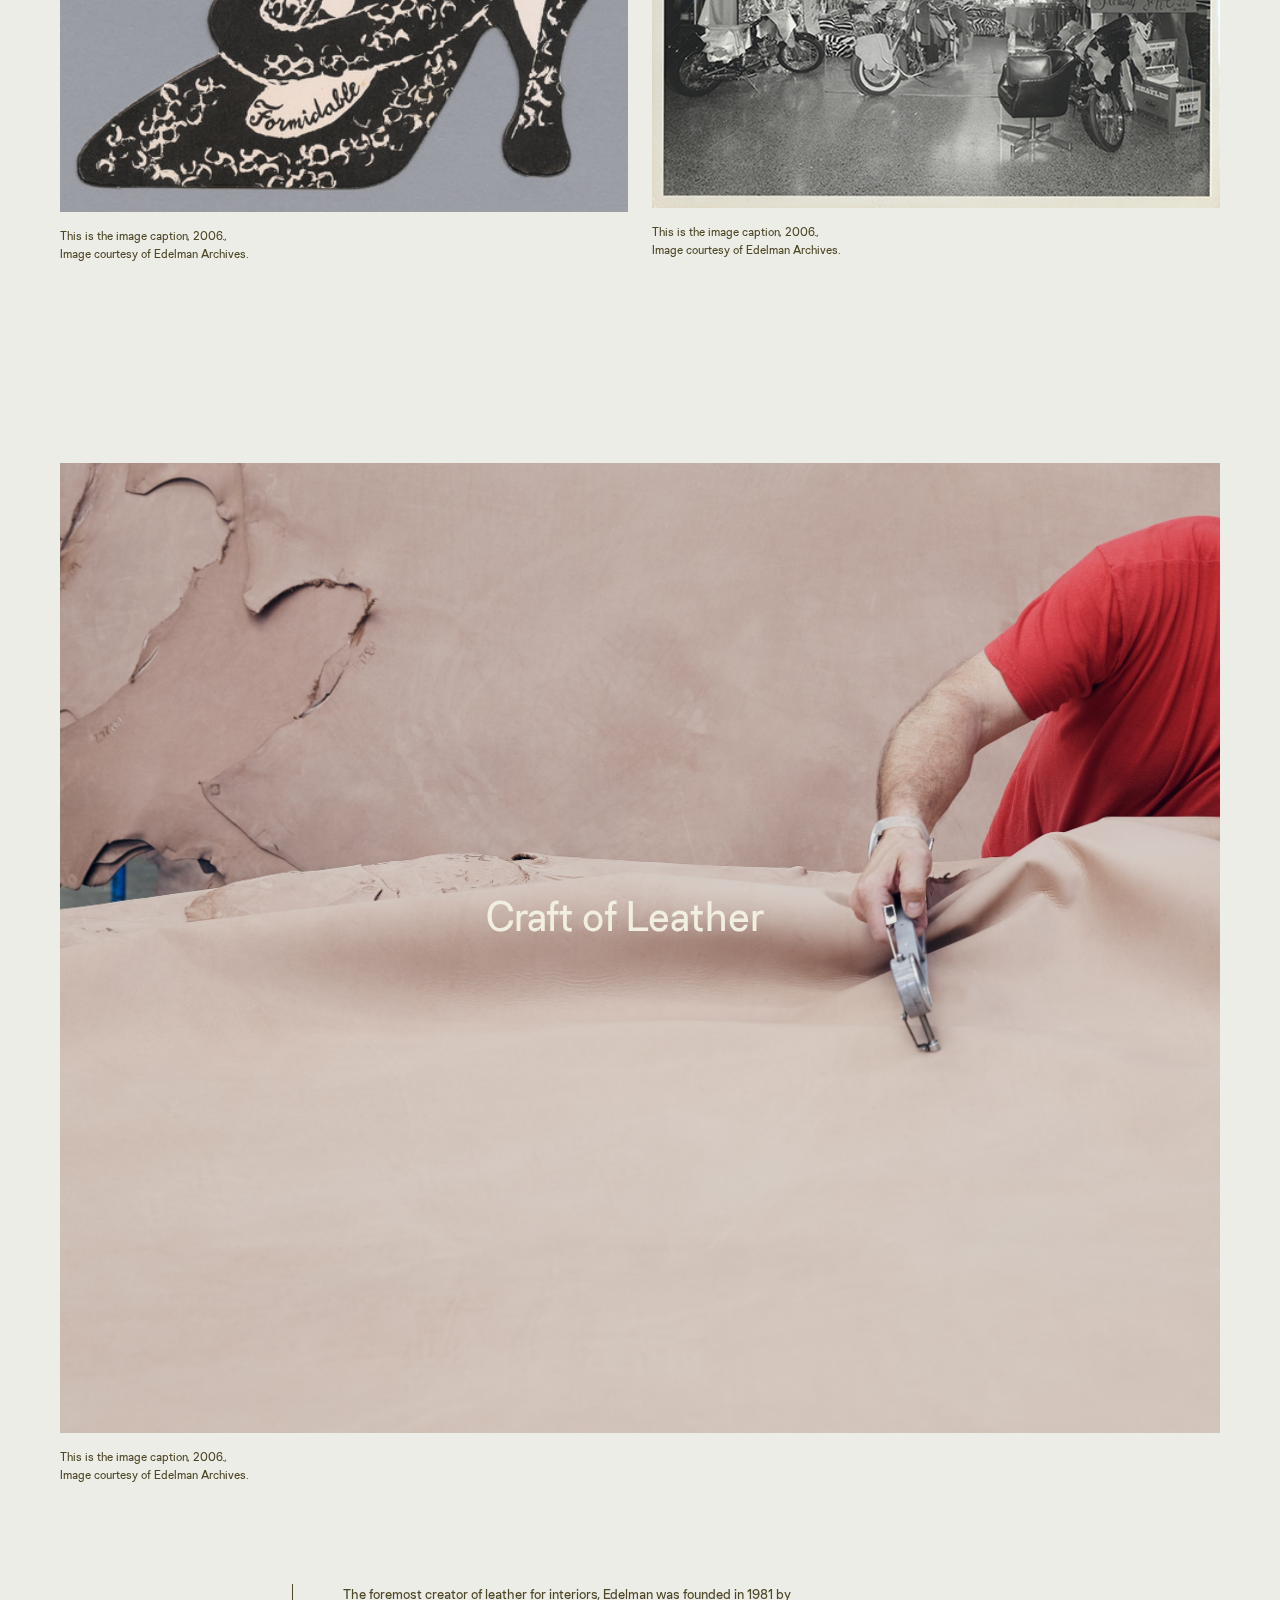
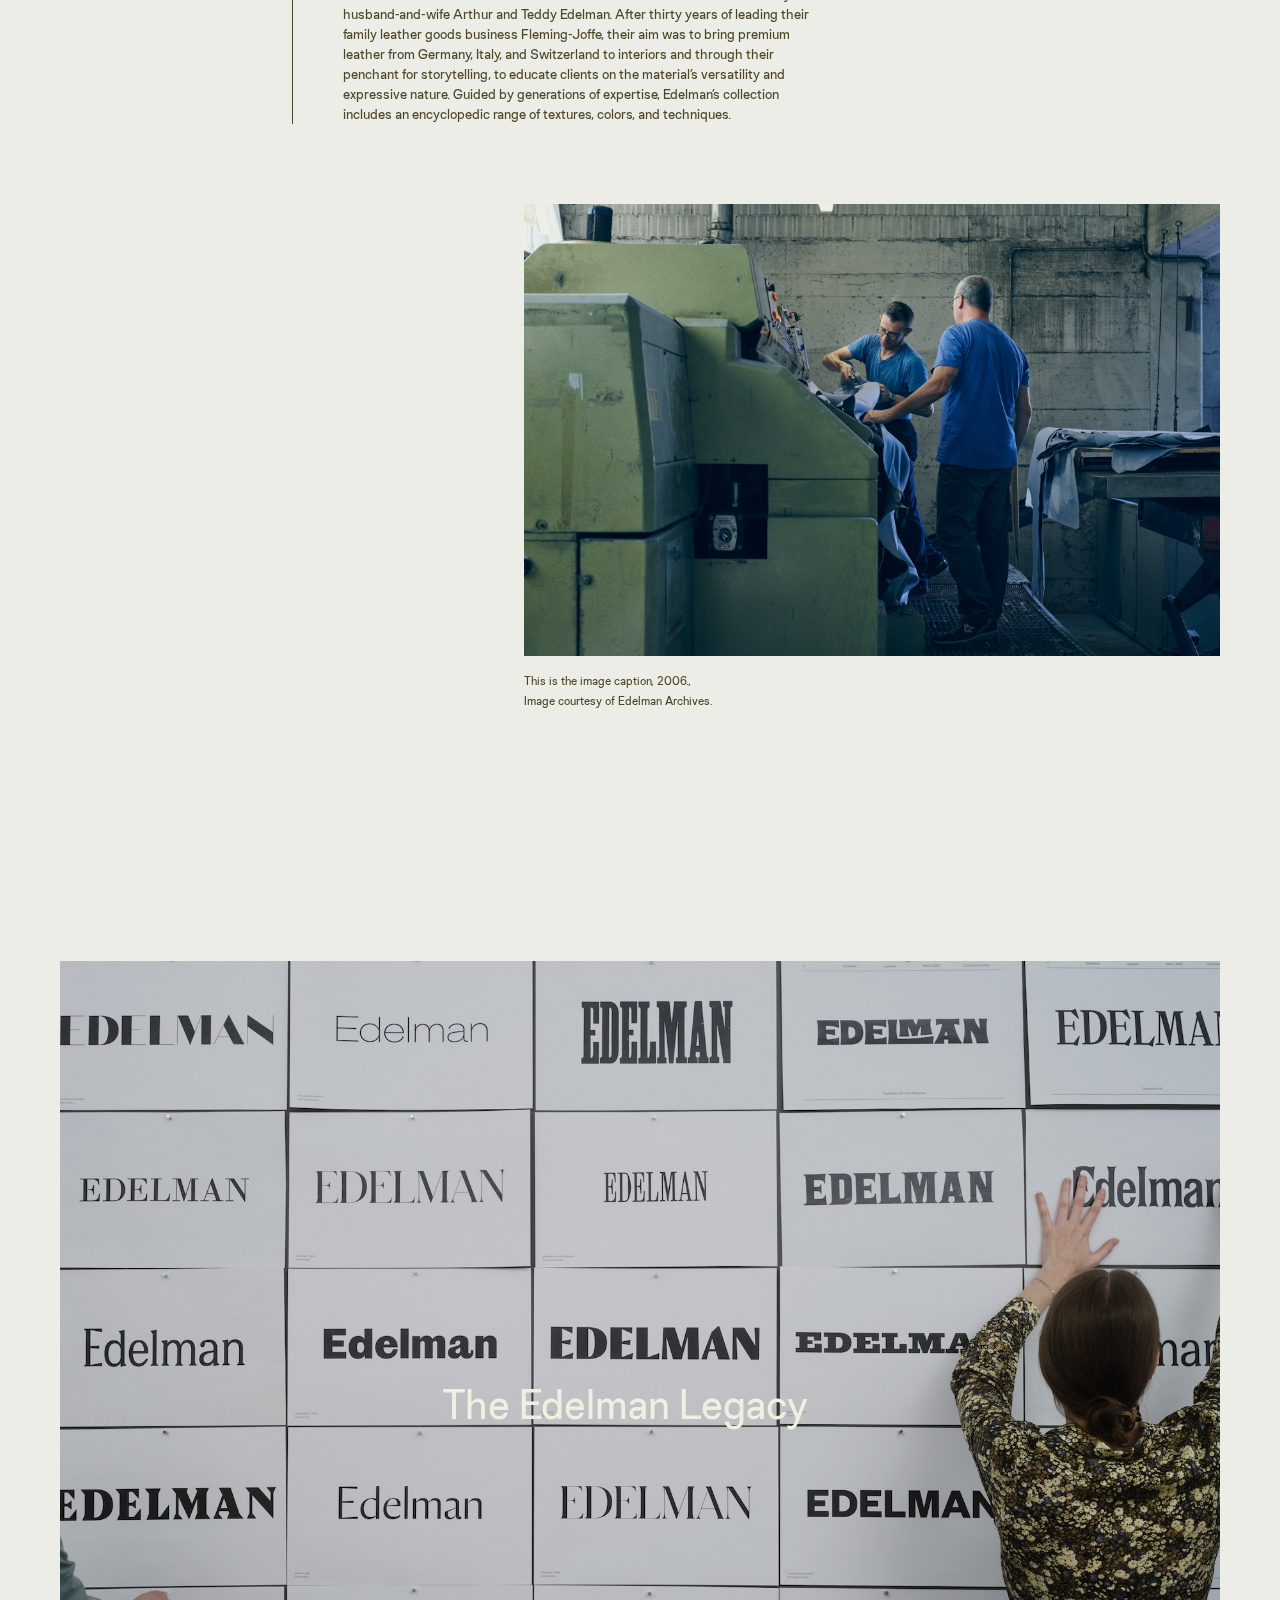
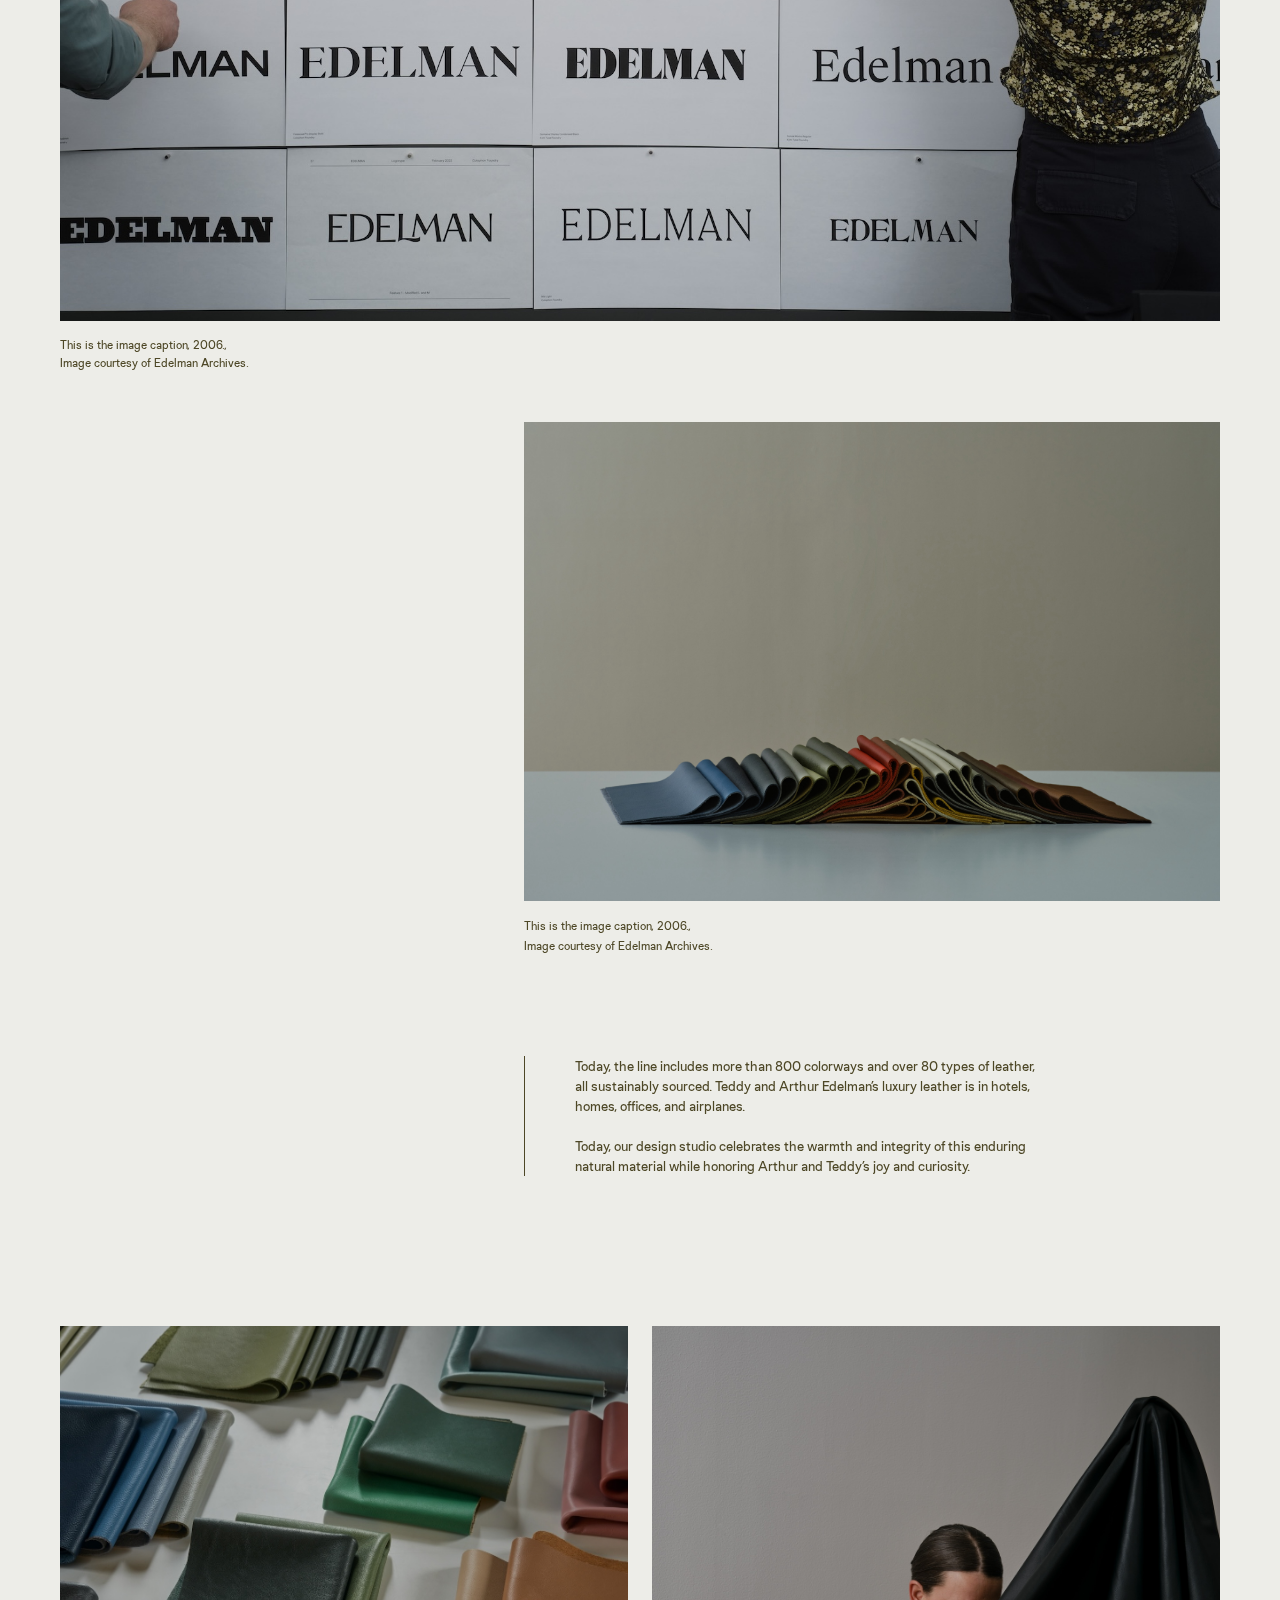
==== commit 20b1c263: "Add files via upload" ====
--- a/index.html
+++ b/index.html
@@ -517,8 +517,8 @@
                 Ilse Crawford (b. 1962, London ) is a designer, educator, creative director, and founder of Studioilse who lives and works in London. A pioneer of humanistic design, which posits that human needs should guide design for all environments, objects, and experiences, Crawford founded the Design Academy Eindhoven’s department of Man and Wellbeing in 2000 which she led for two decades. With a design approach rooted in a philosophy of wellbeing, sustainability, and materiality, Crawford and her team have worked on projects spanning residential and commercial interiors, hotels, restaurants, community spaces, furniture, products, and brand strategy.
                 <br><br>
                 Drawn to Crawford’s visionary practice and unique material sensibility, Edelman’s design studio invited Crawford to develop fresh color palettes for three quintessential Edelman leathers: Helm, Oath, and Poem.  
- 
             </p>
+            <a href="./andy-warhol.html"><button id="readmore">Read More</button></a>
         </div>
 
         <div id="halfandhalf">
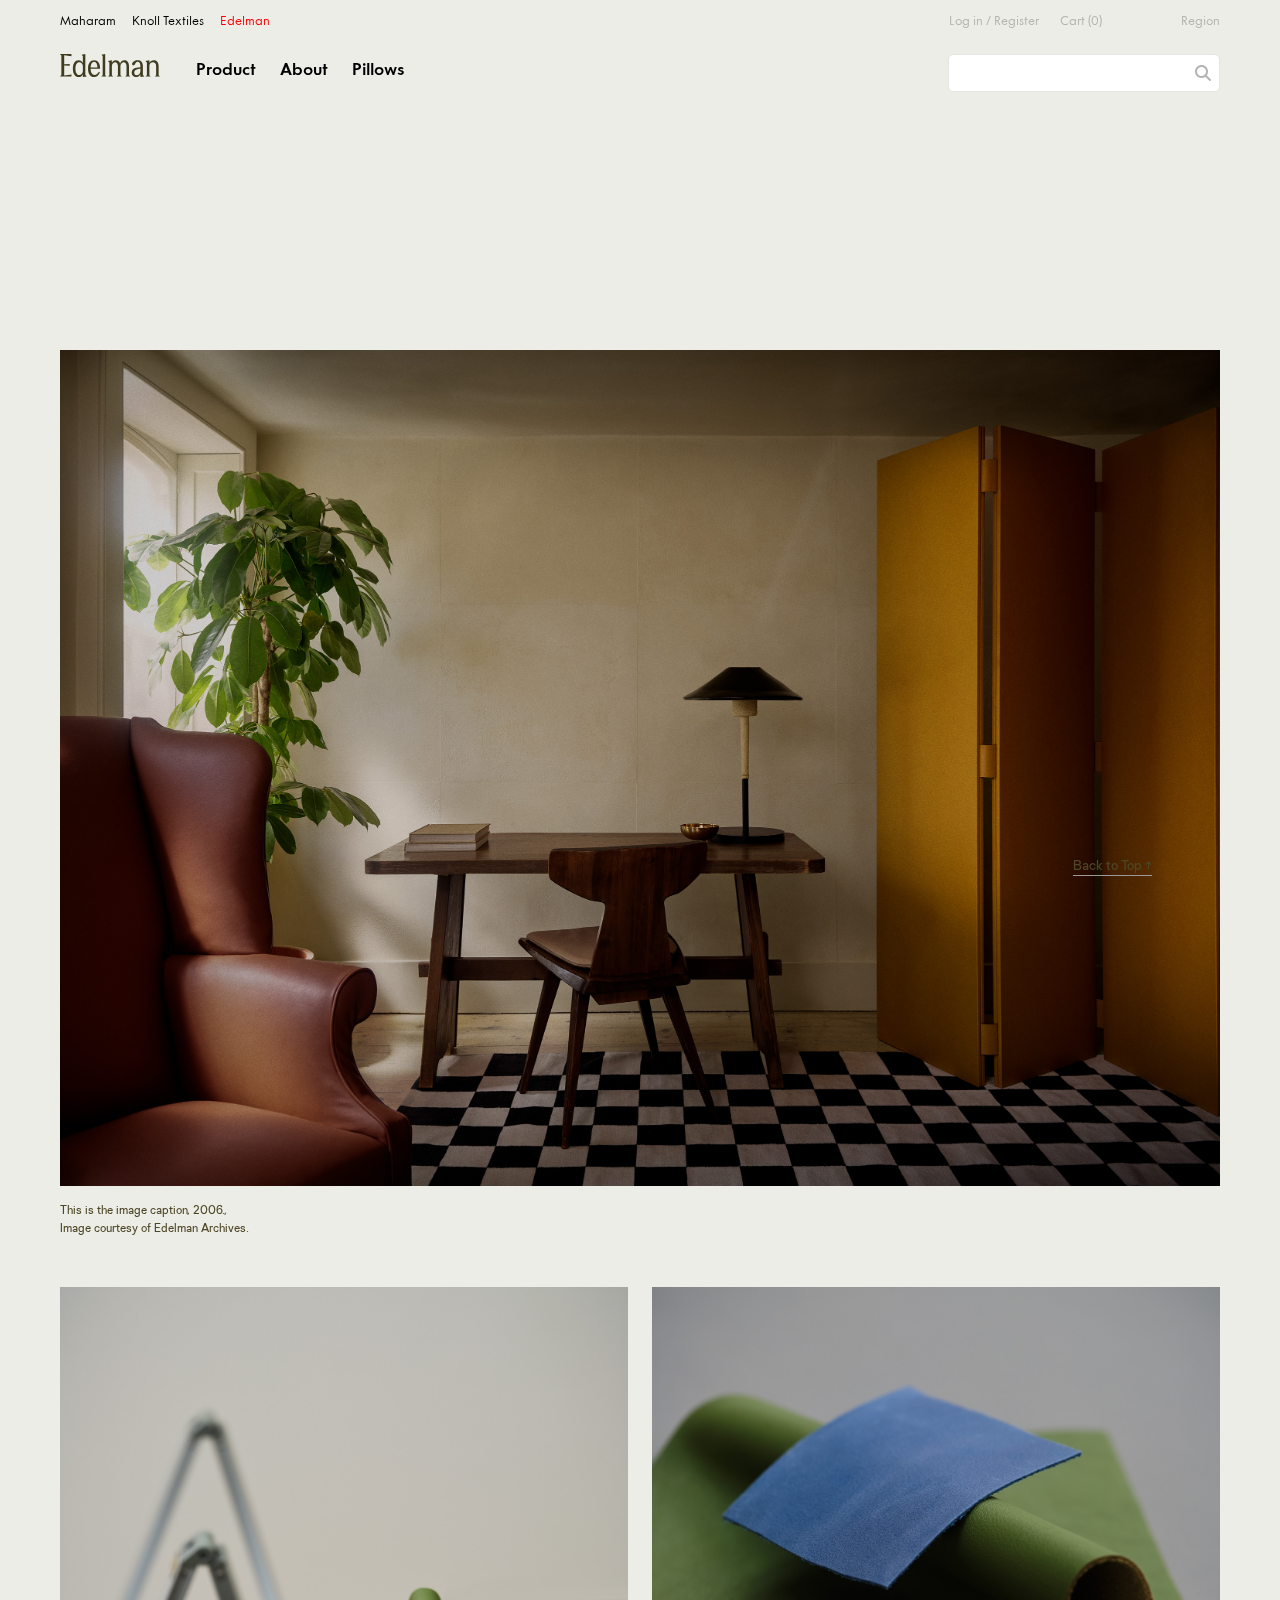
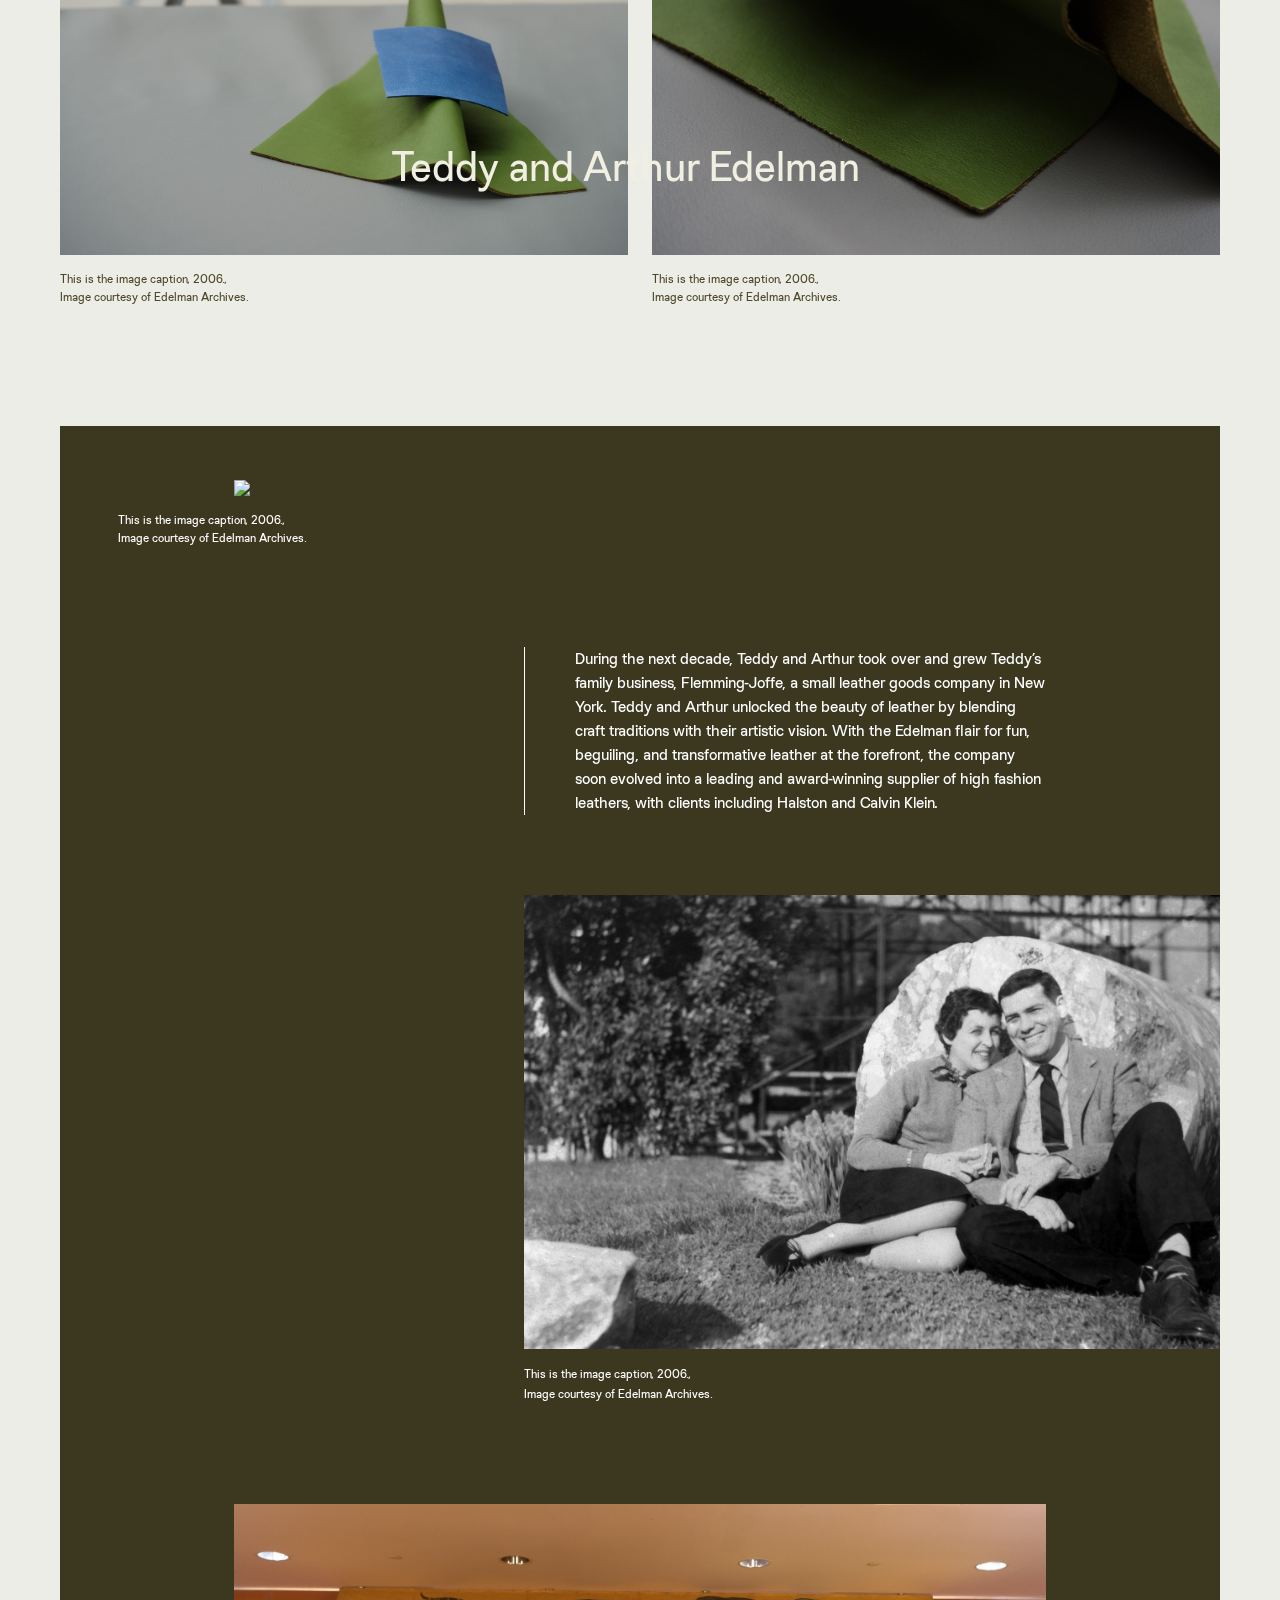
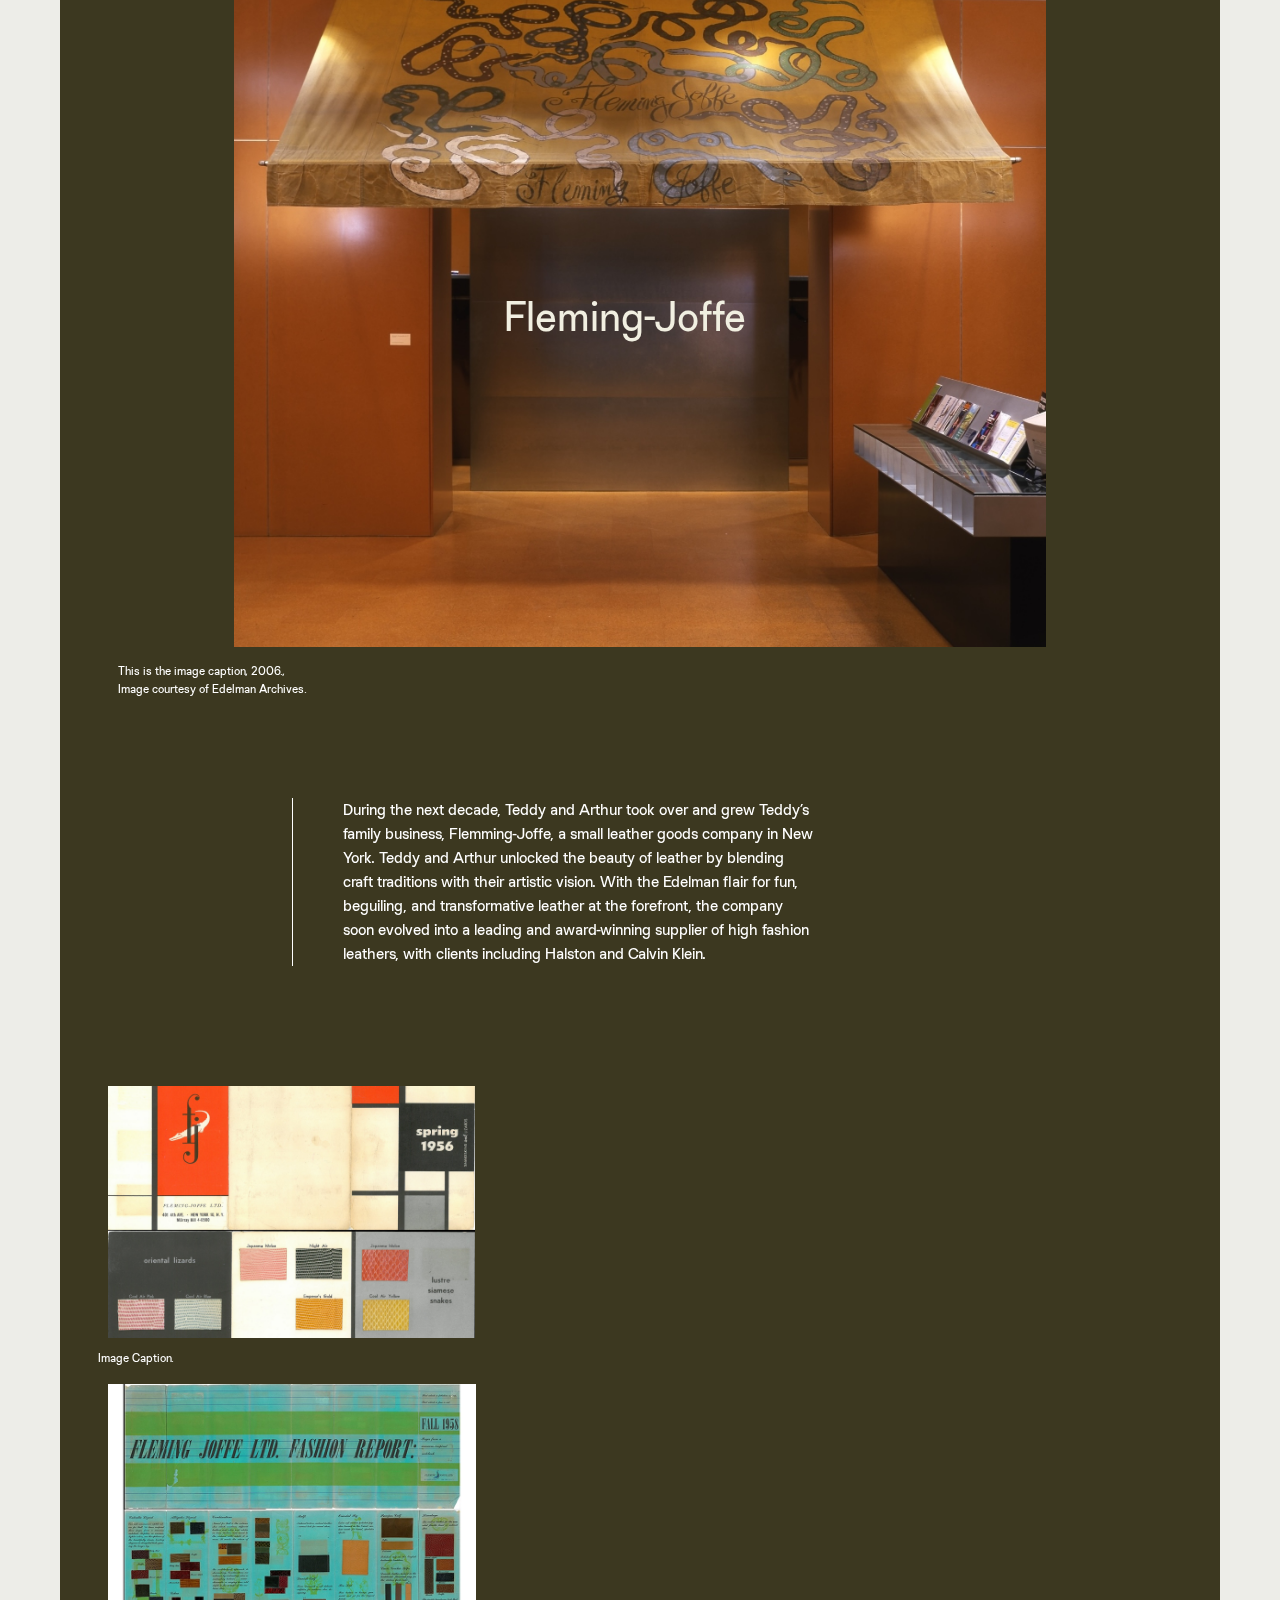
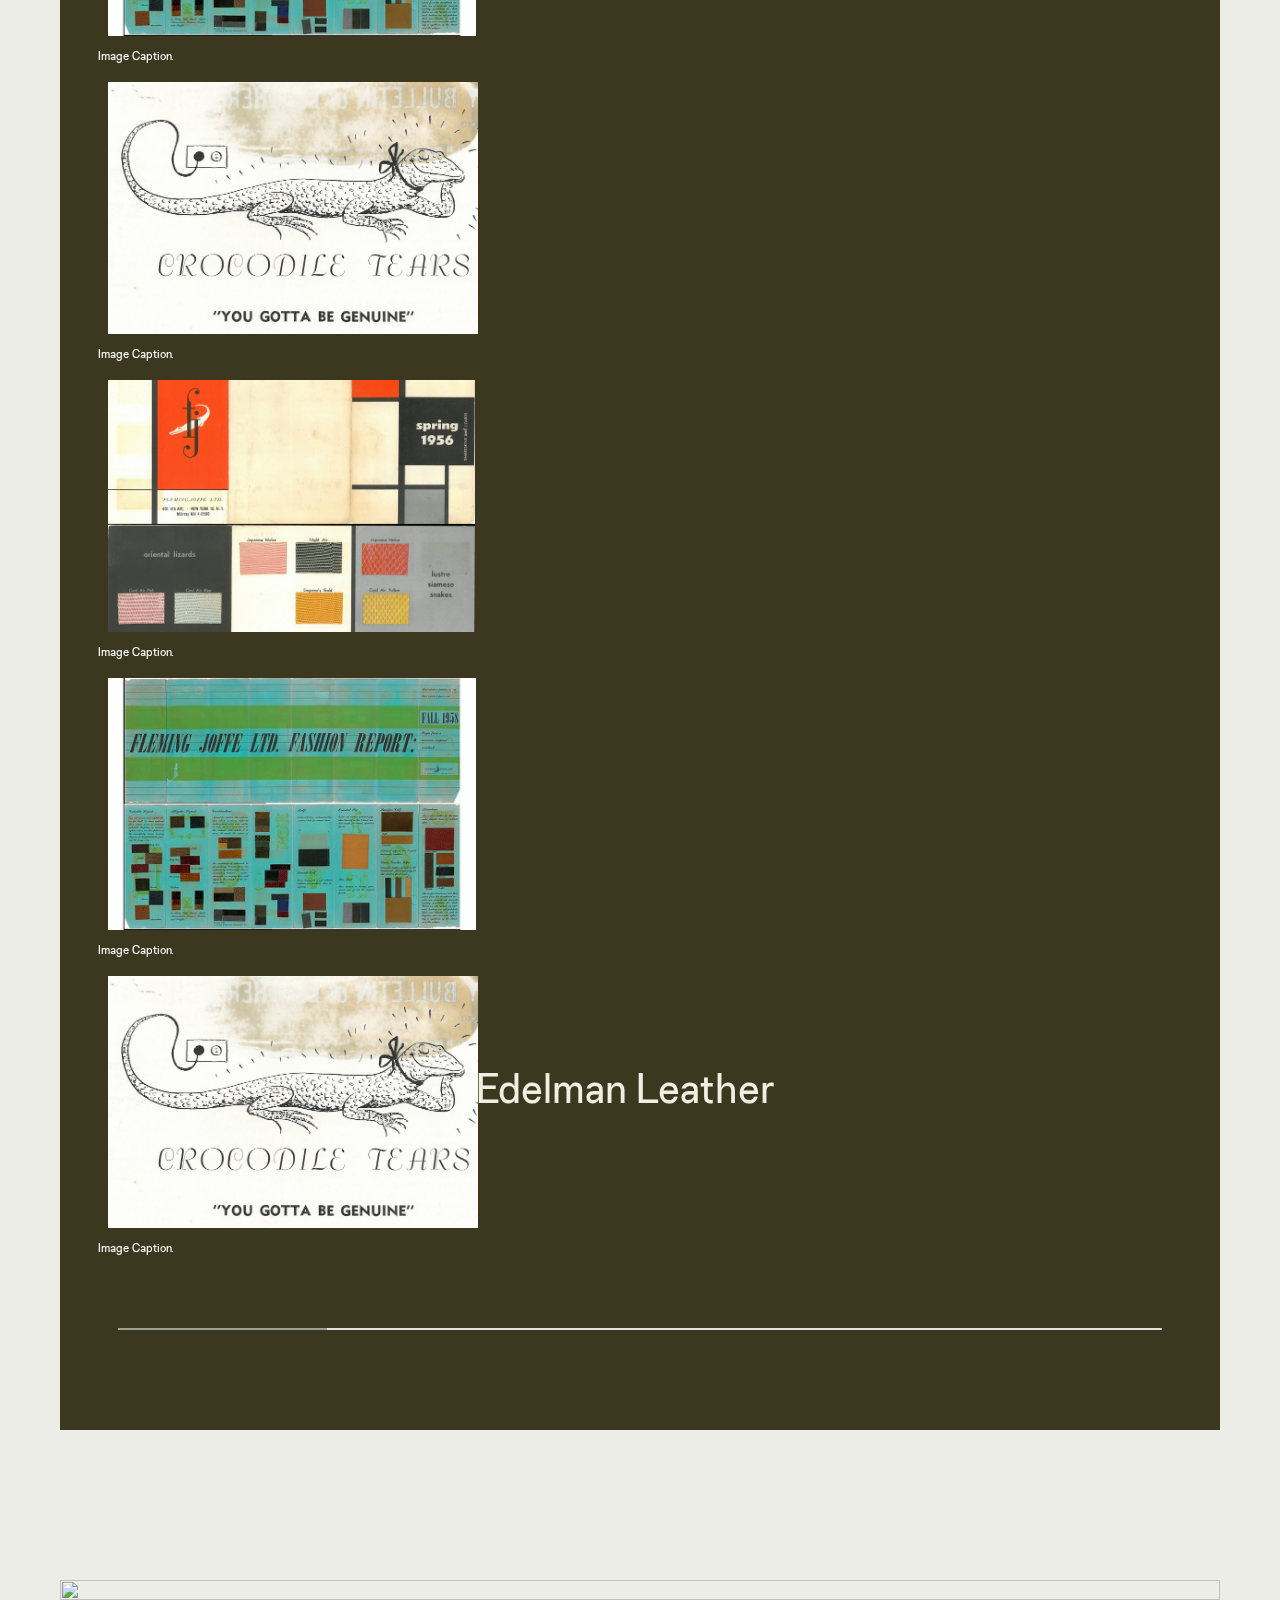
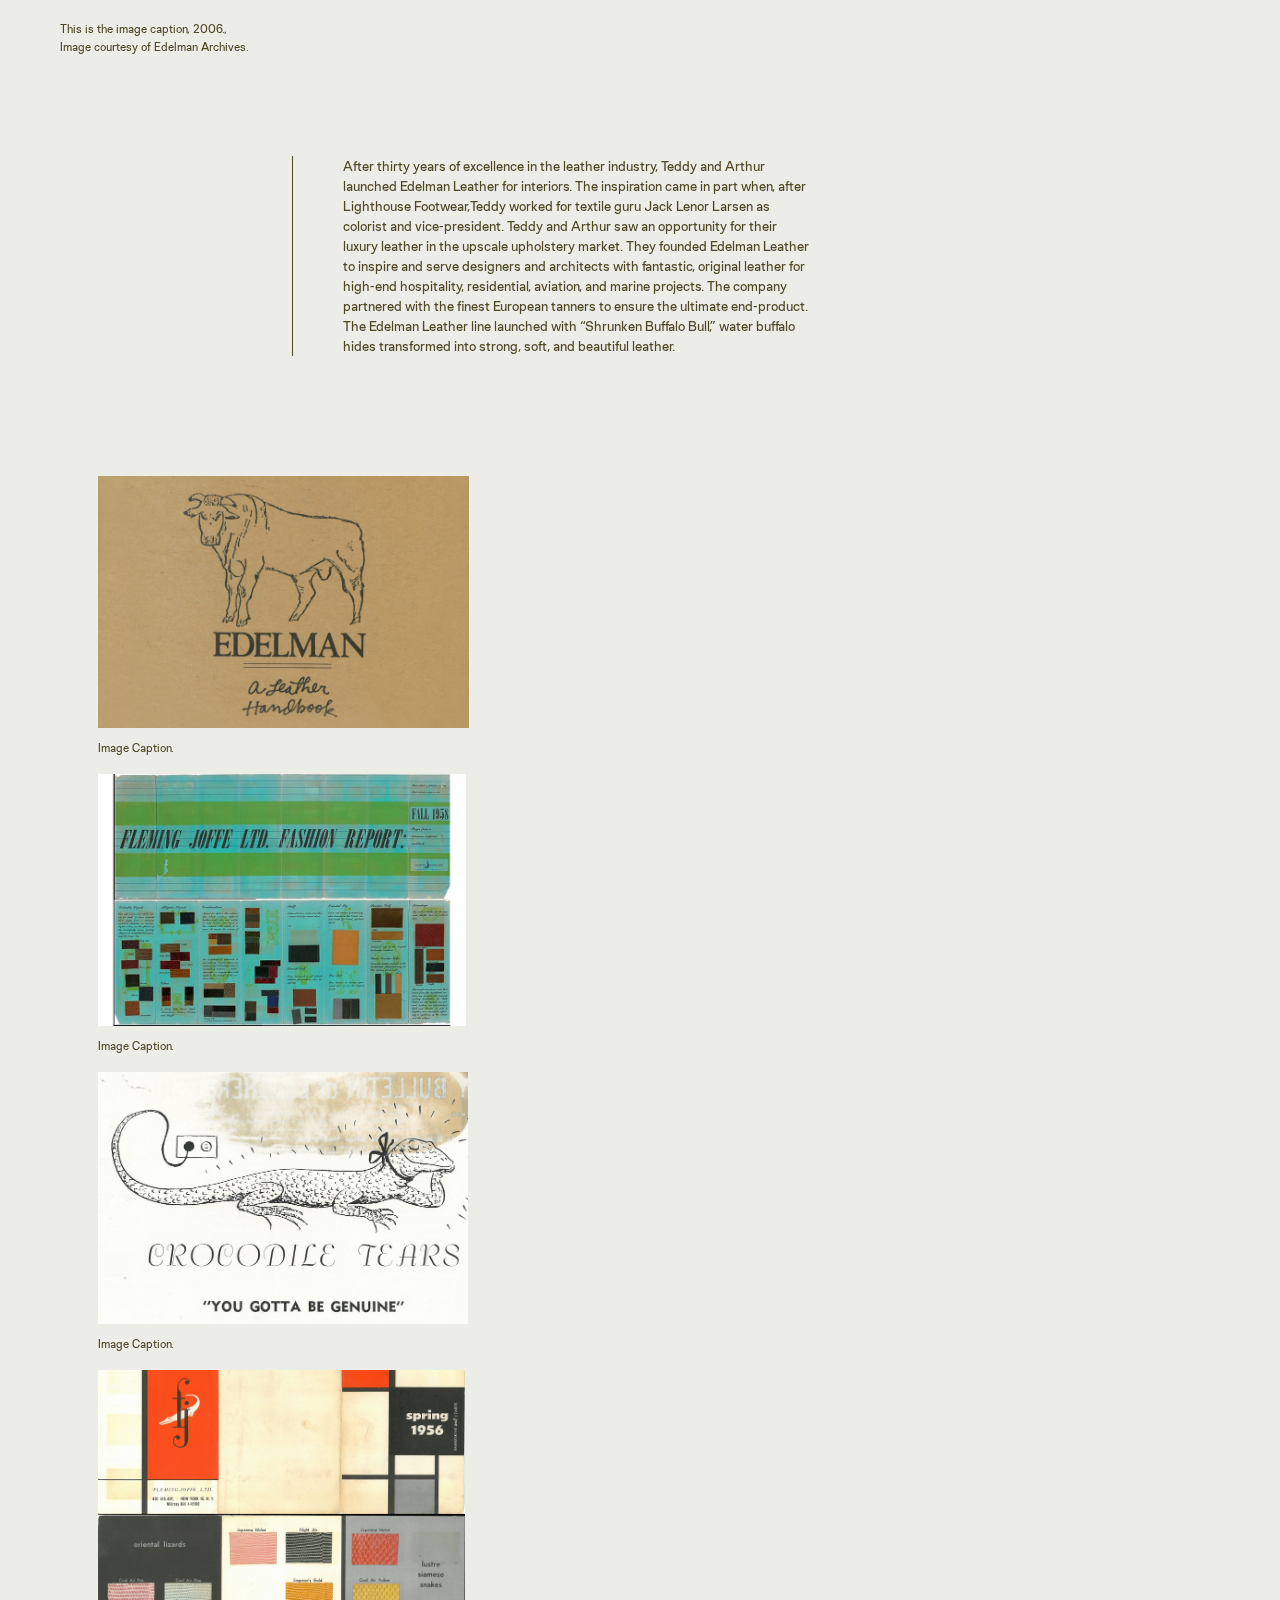
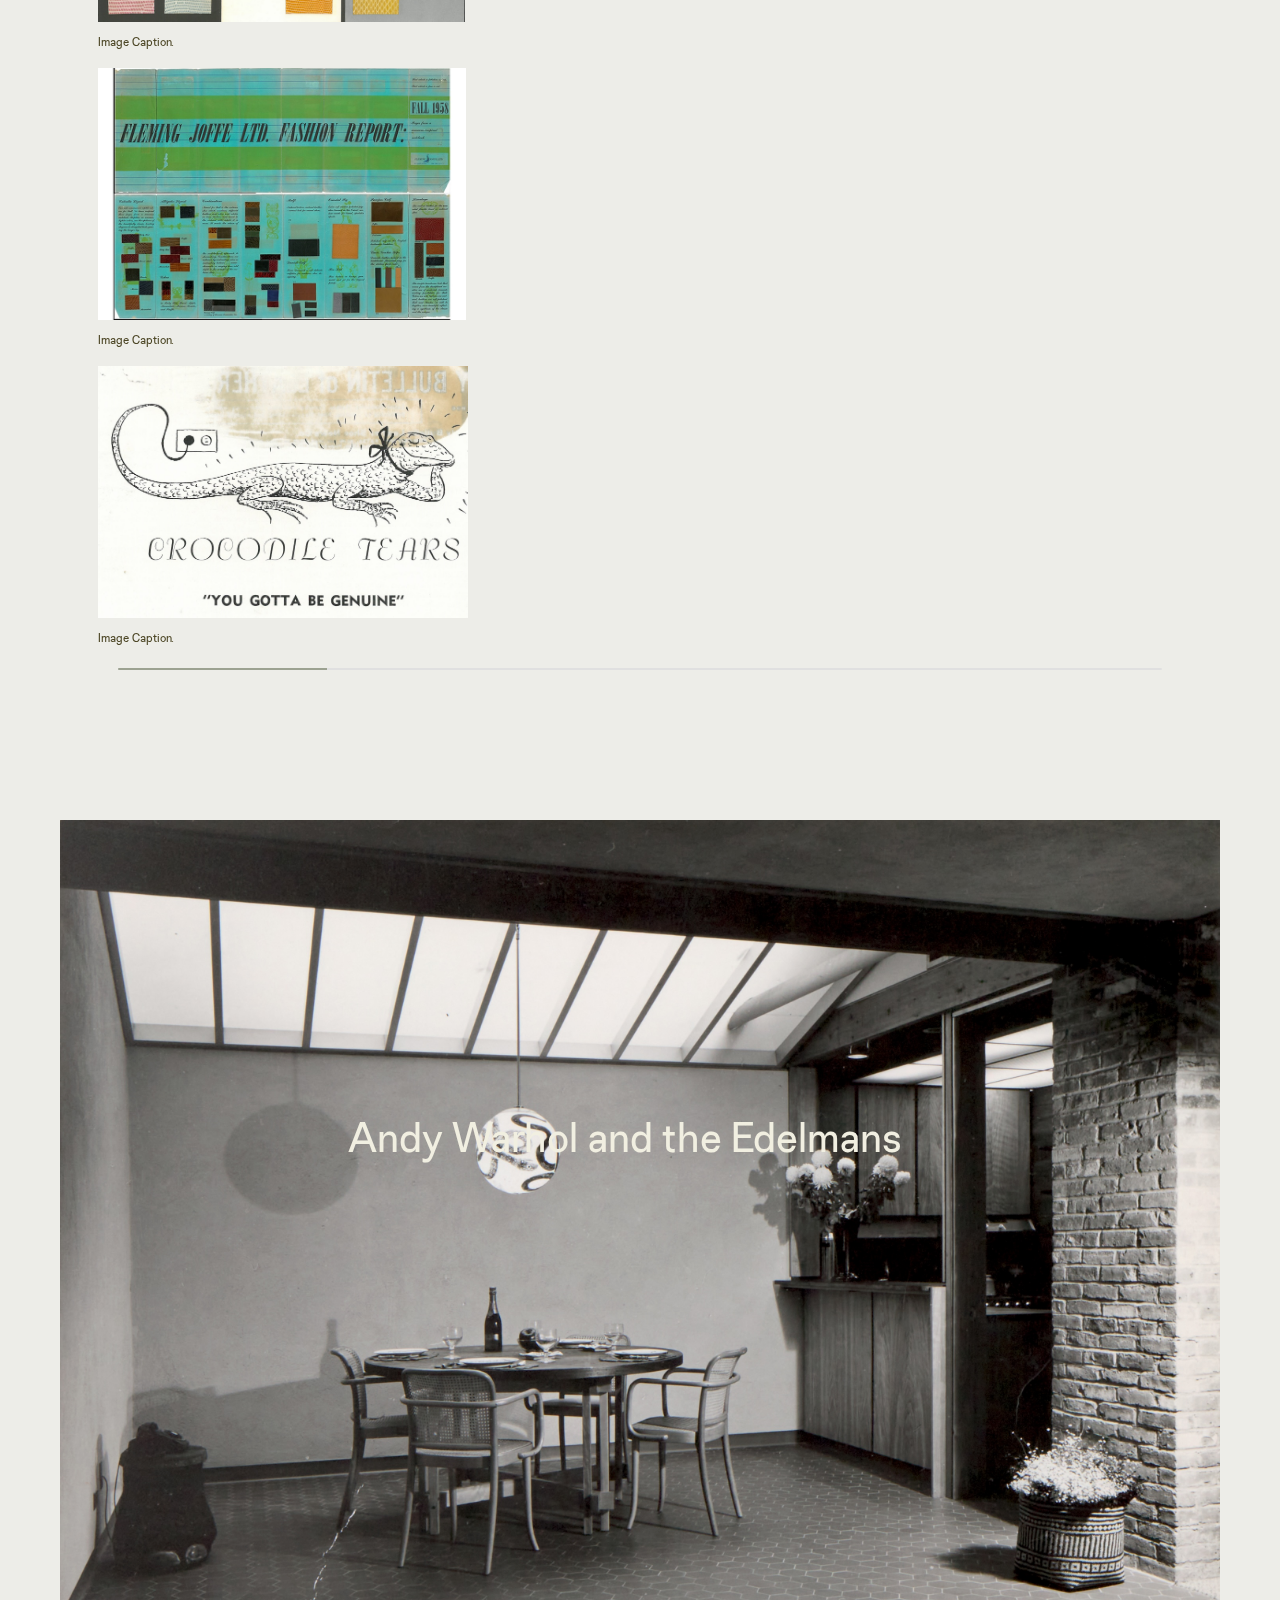
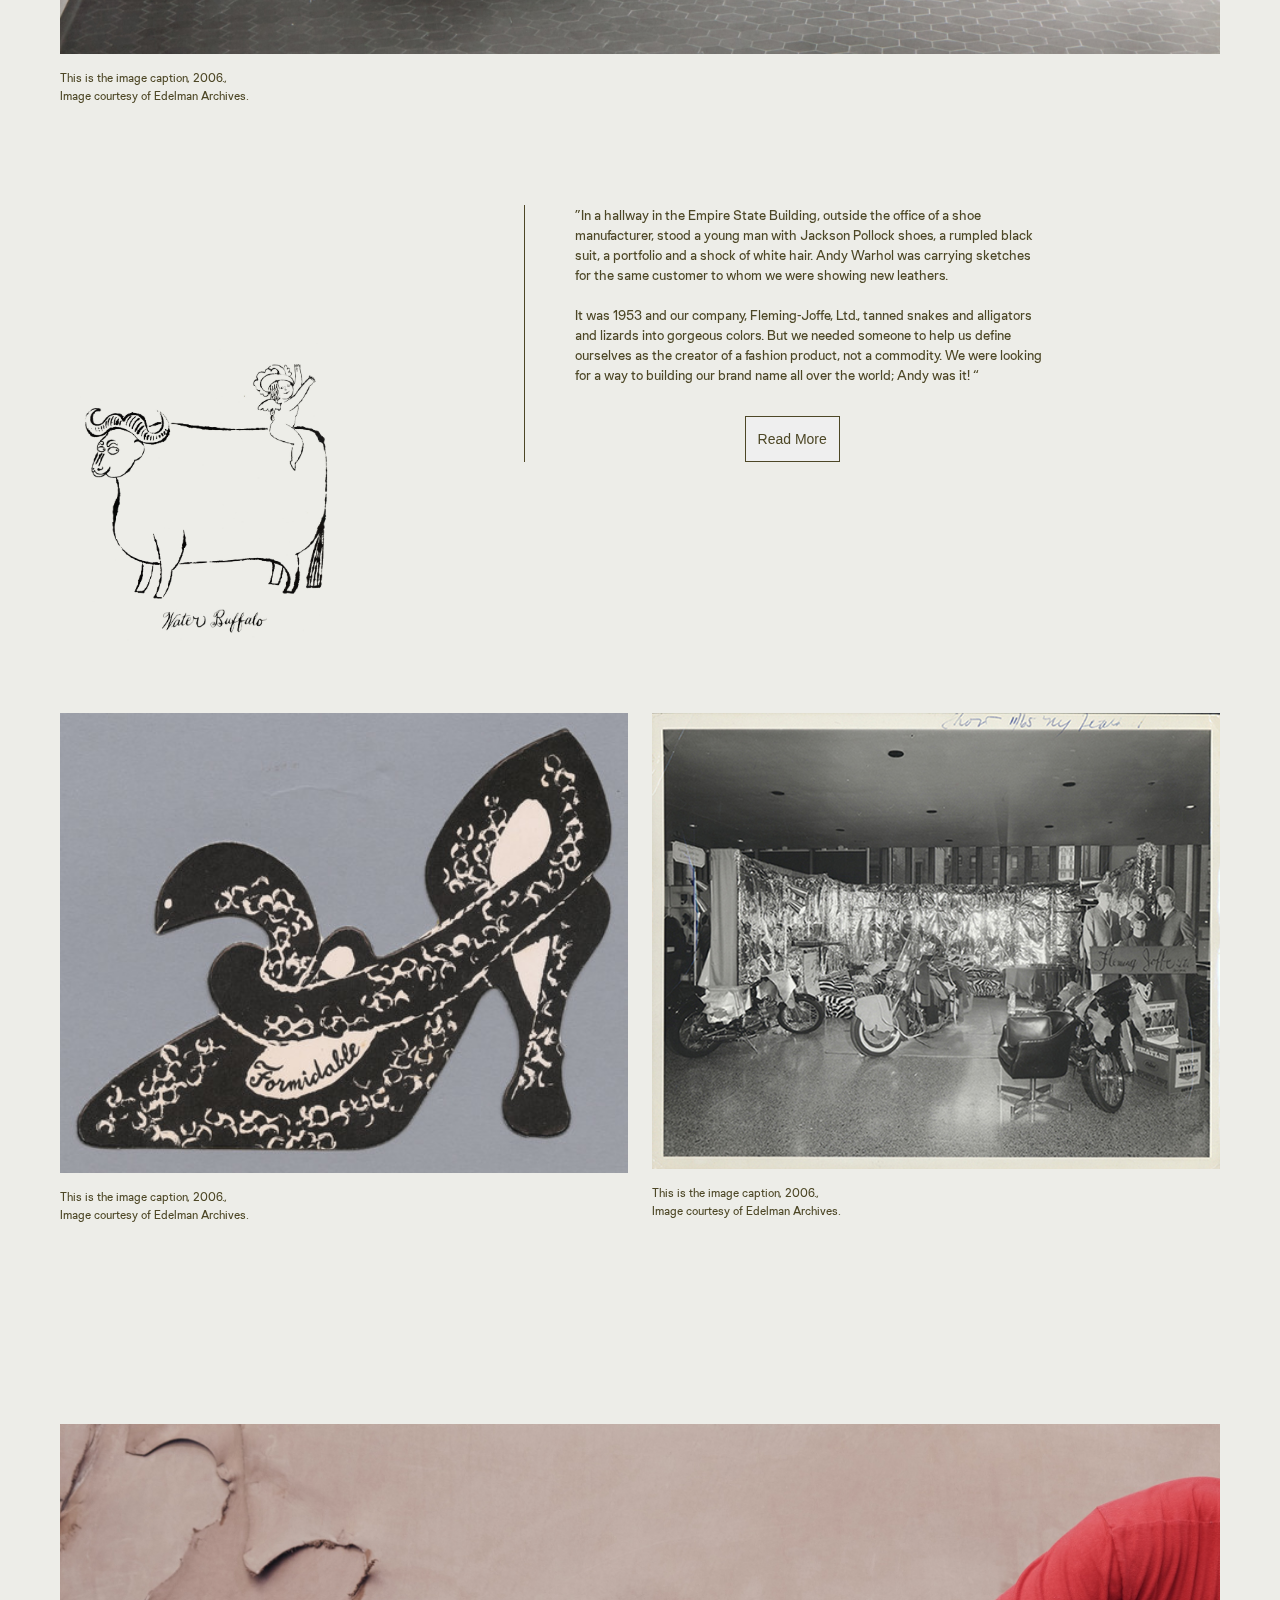
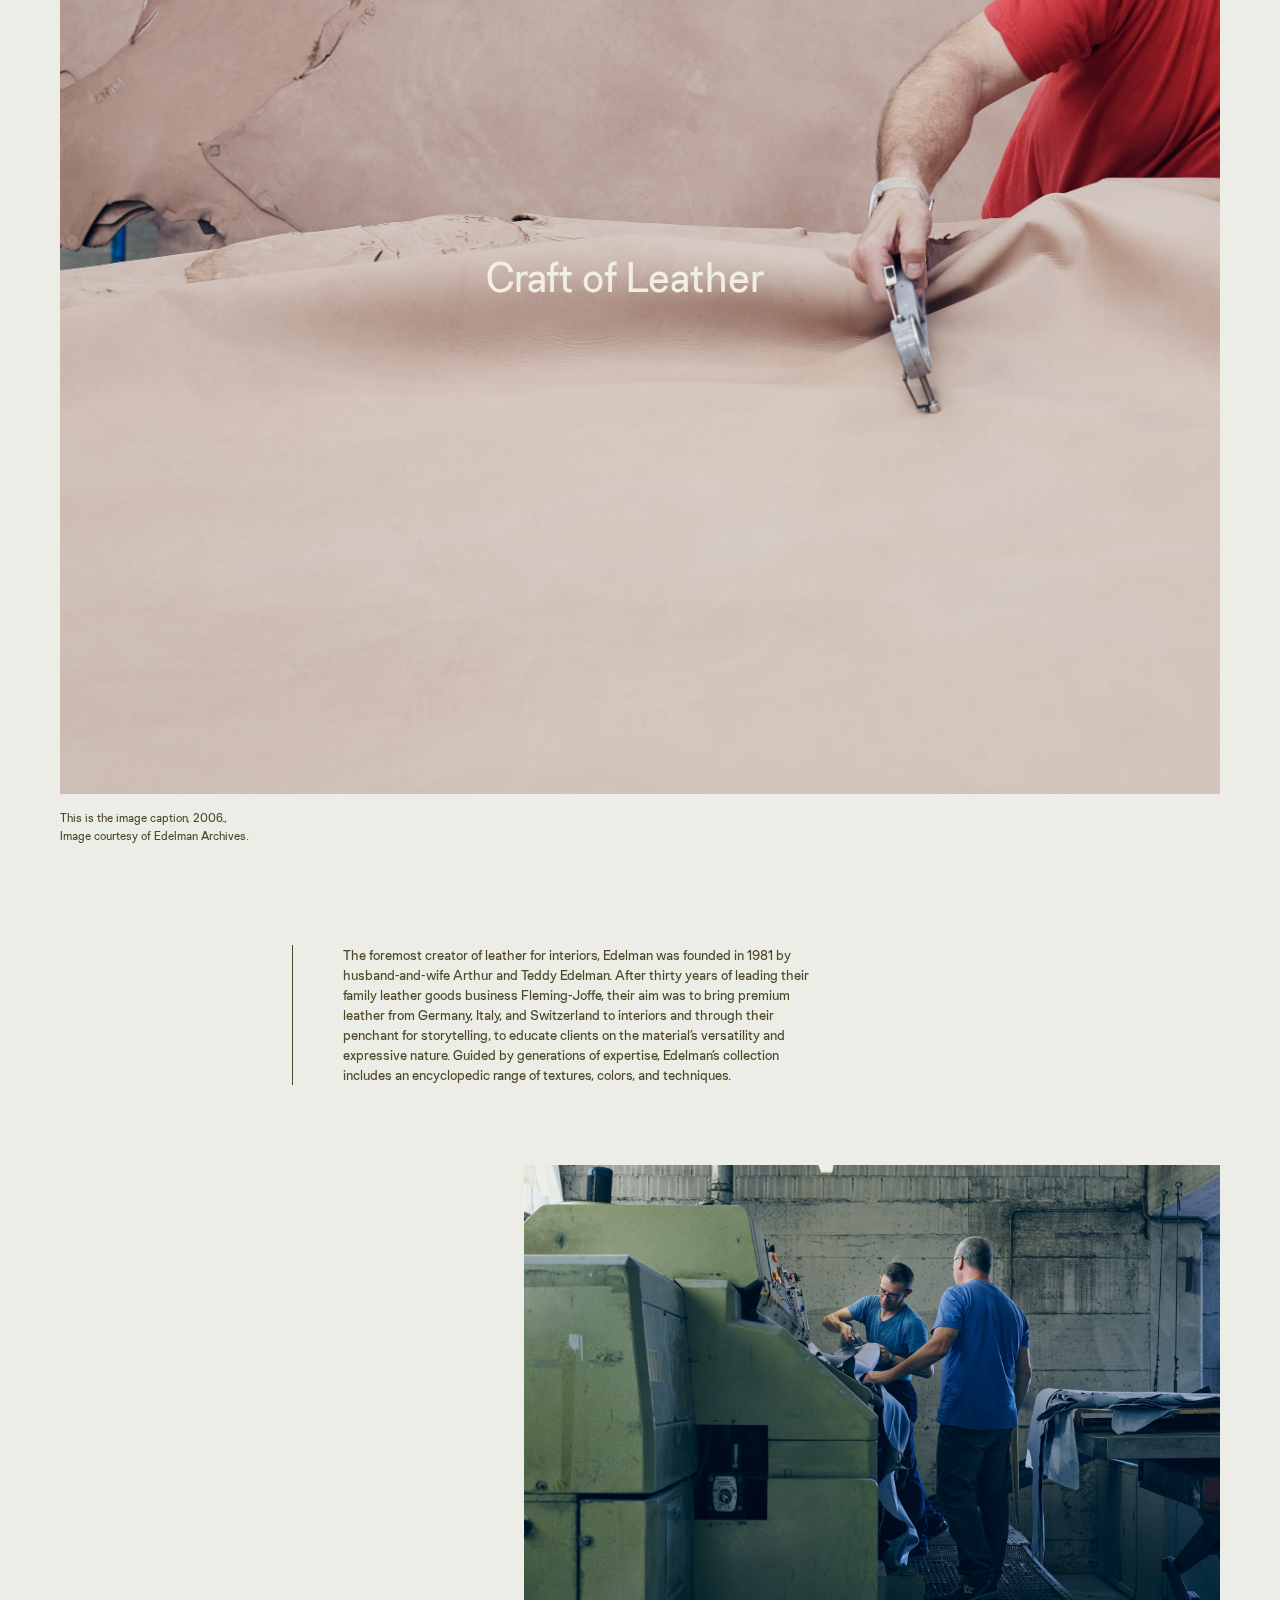
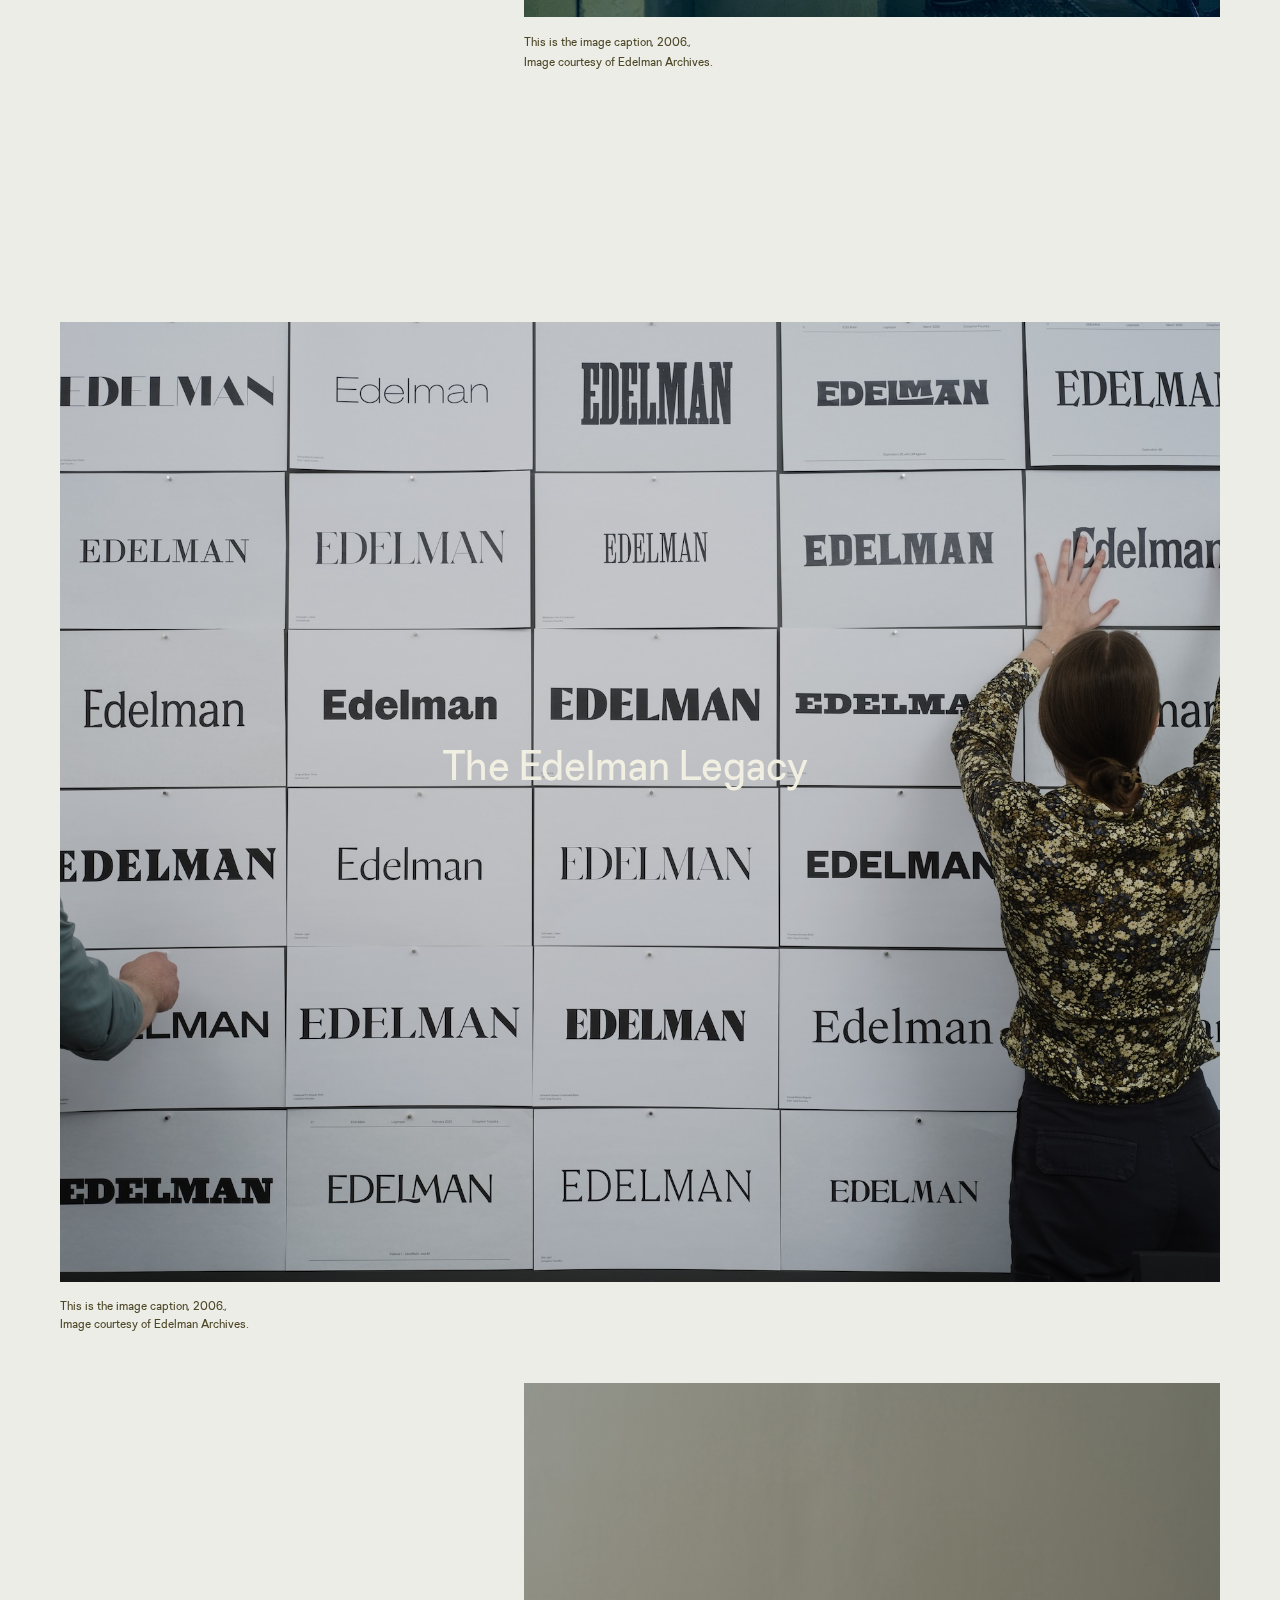
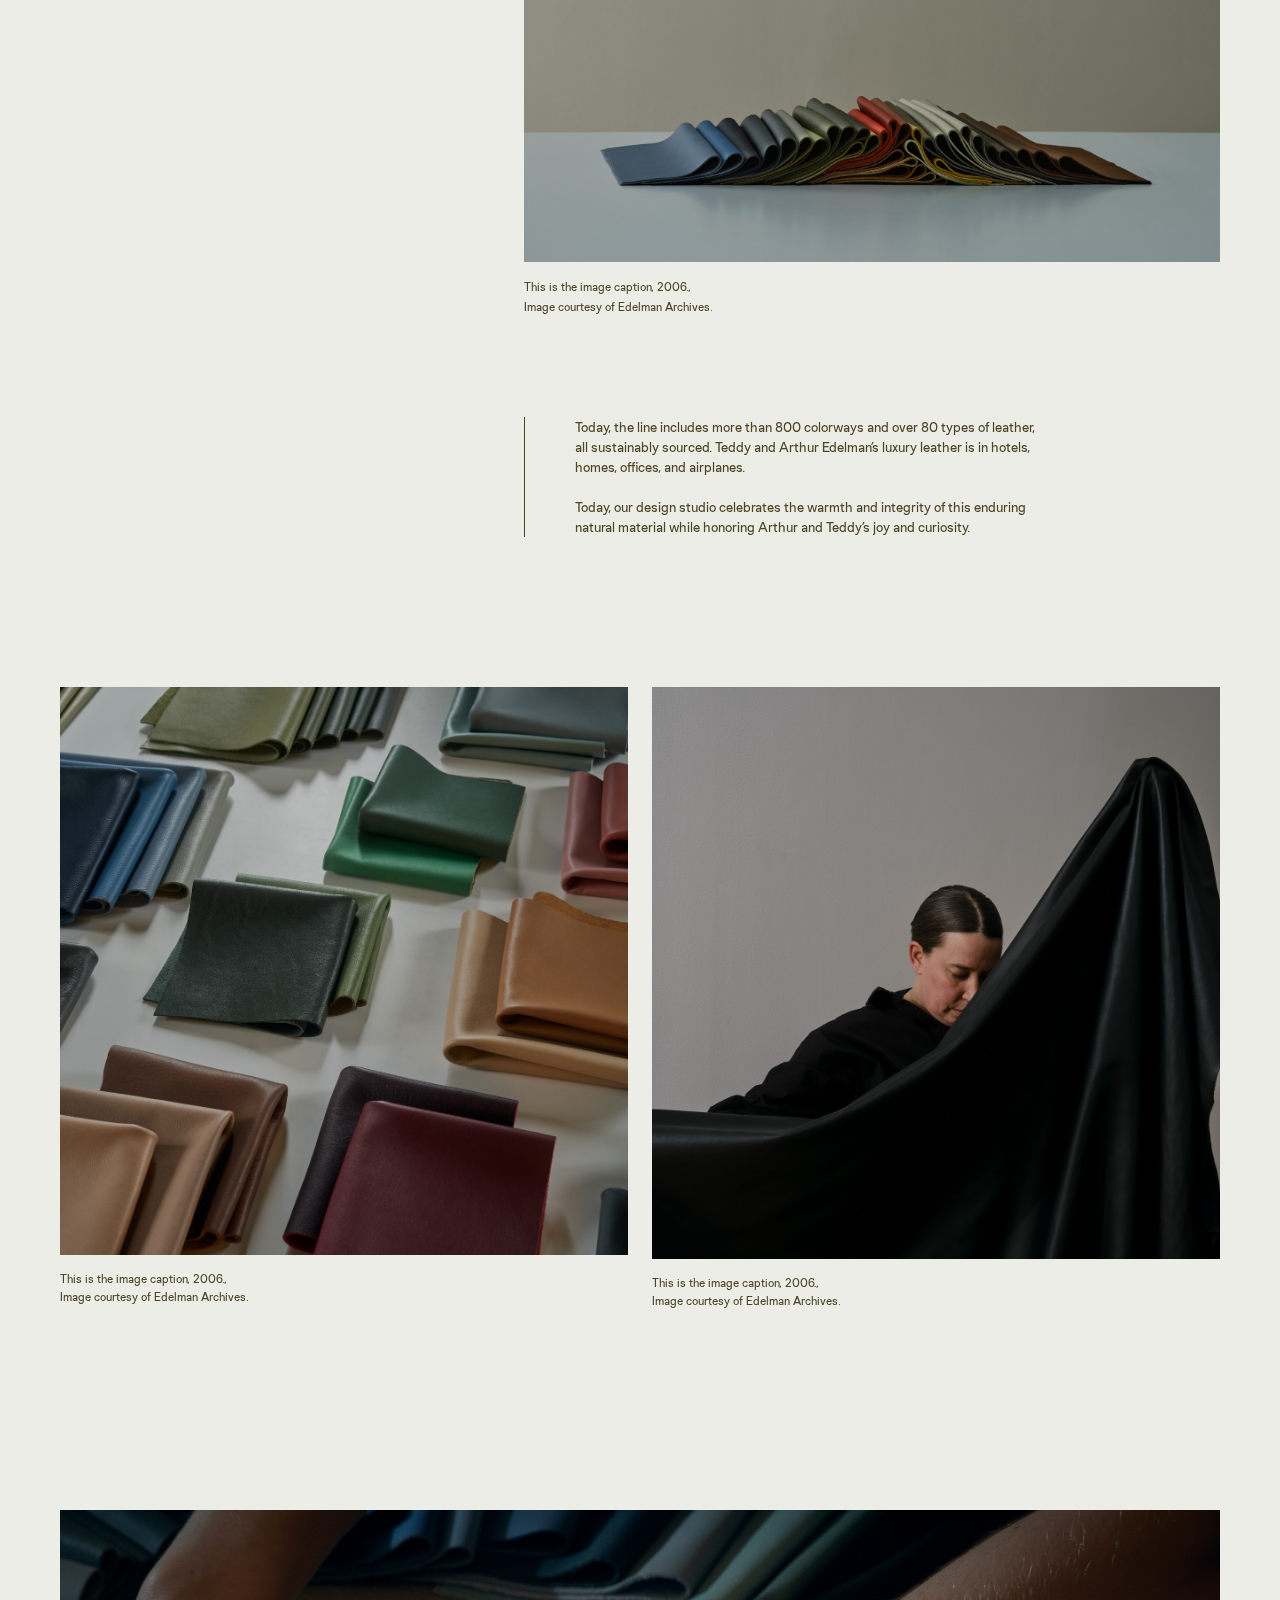
==== commit 98aef7b0: "Add files via upload" ====
--- a/index.html
+++ b/index.html
@@ -381,7 +381,7 @@
             </div>
 
             <div id="edelman">
-                <img class="full-width-img" src="images/edelman-about-08.jpg">
+                <img class="full-width-img" src="images/edelman-about-11.jpg">
                 <p class="caption-black">This is the image caption, 2006.,<br>Image courtesy of Edelman Archives.</p>
 
              <div class="section-header" id="three">
